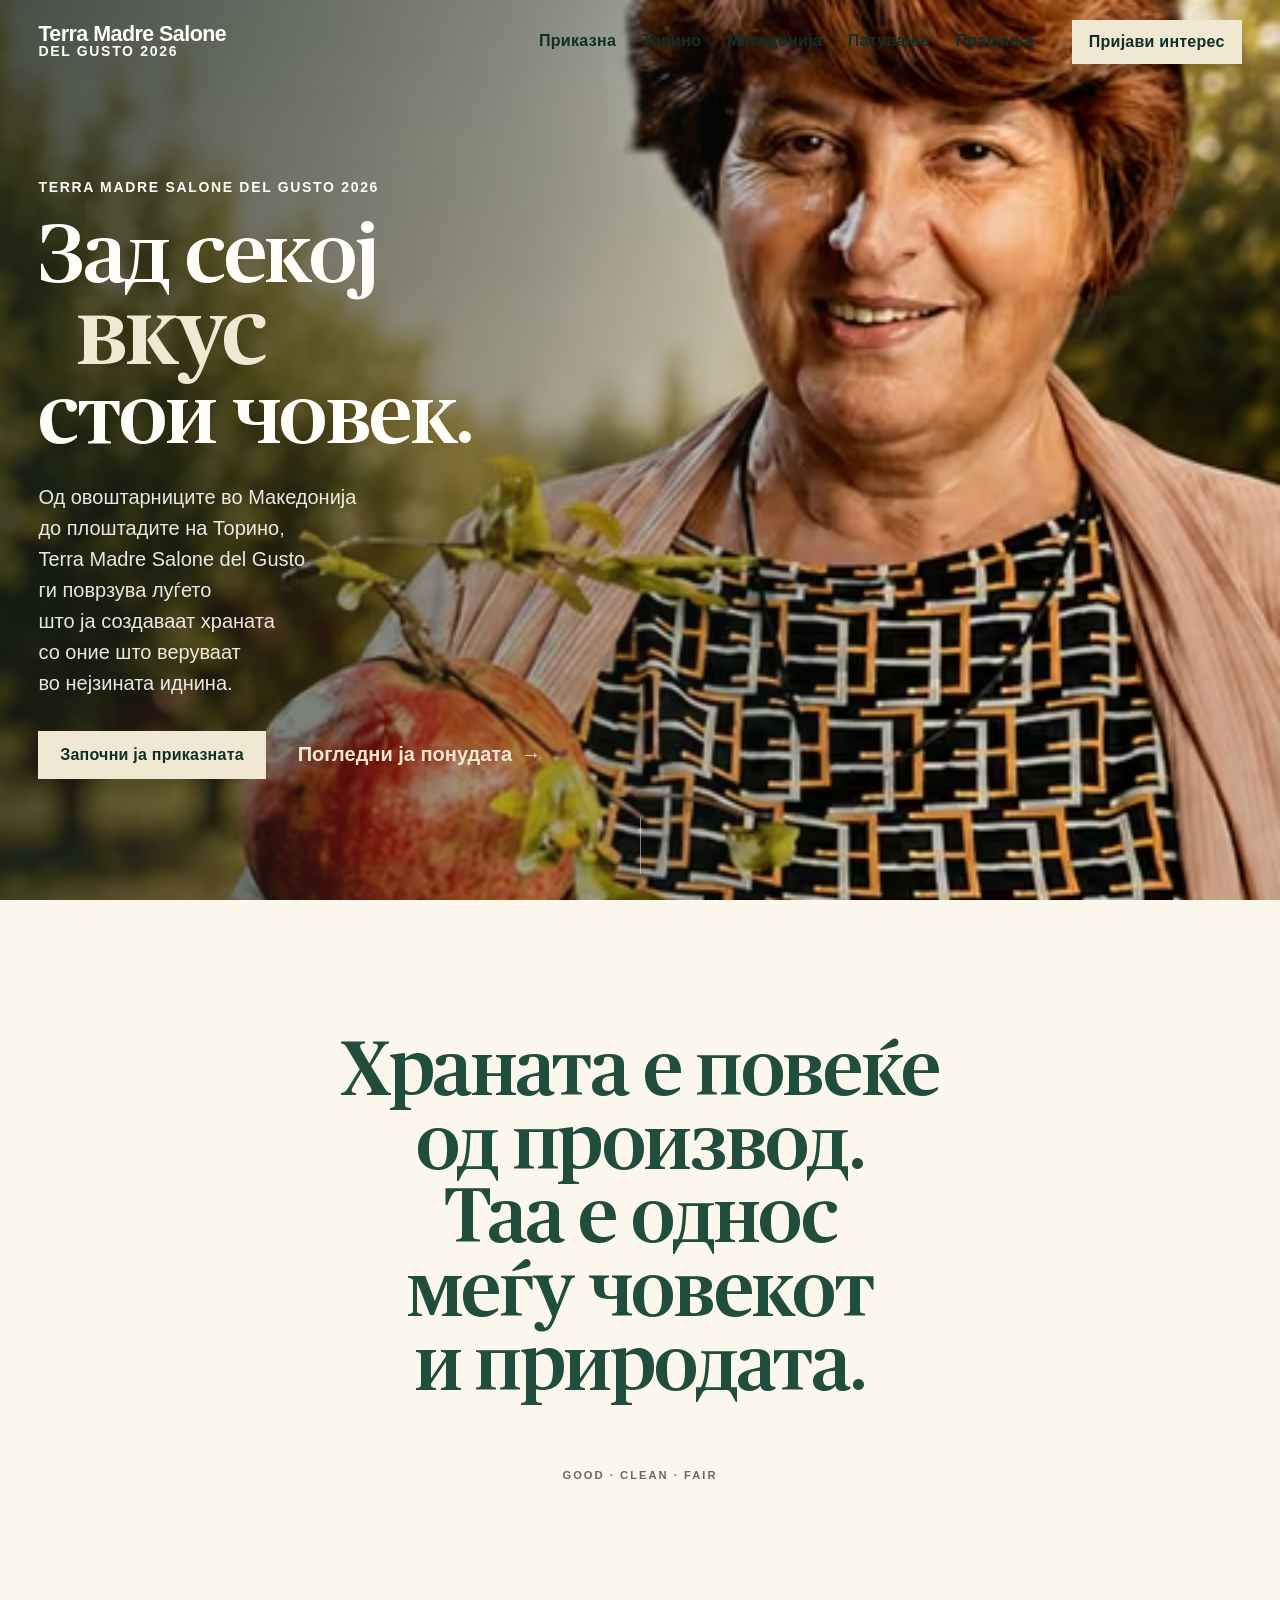
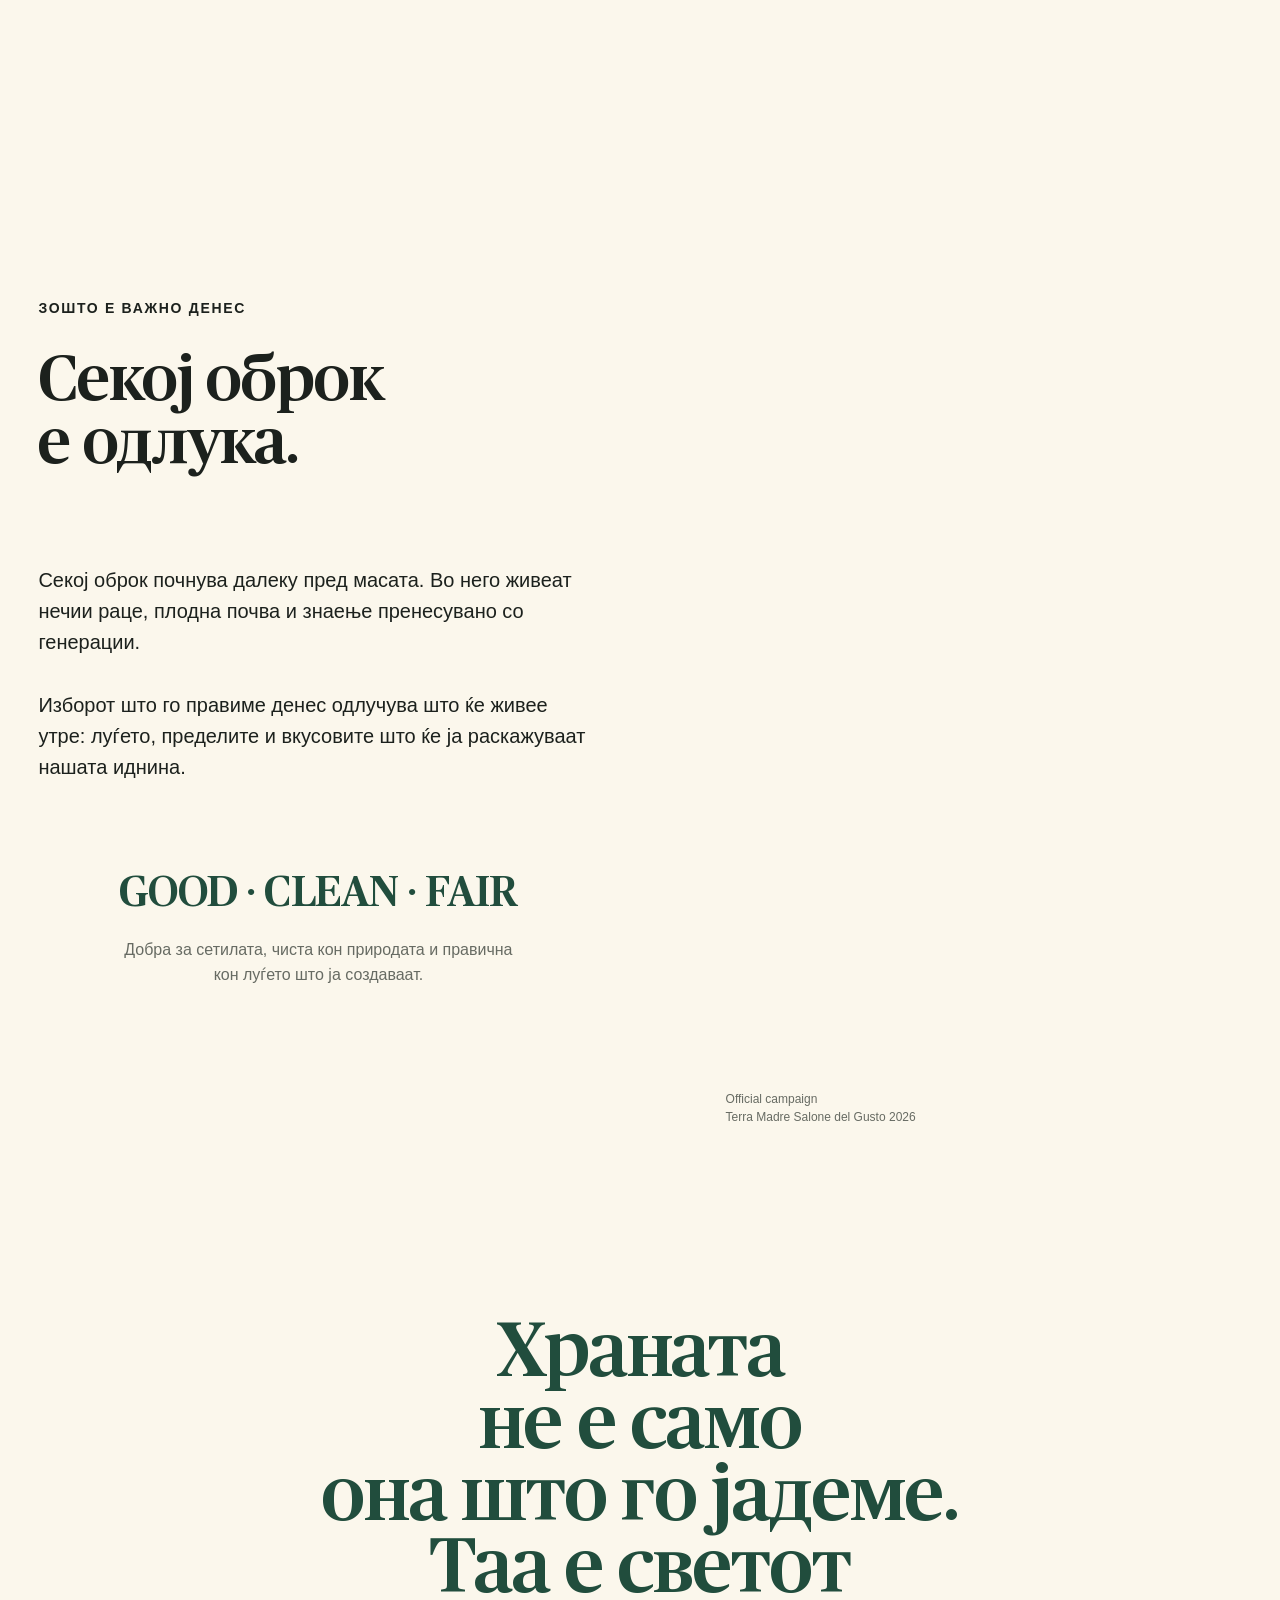
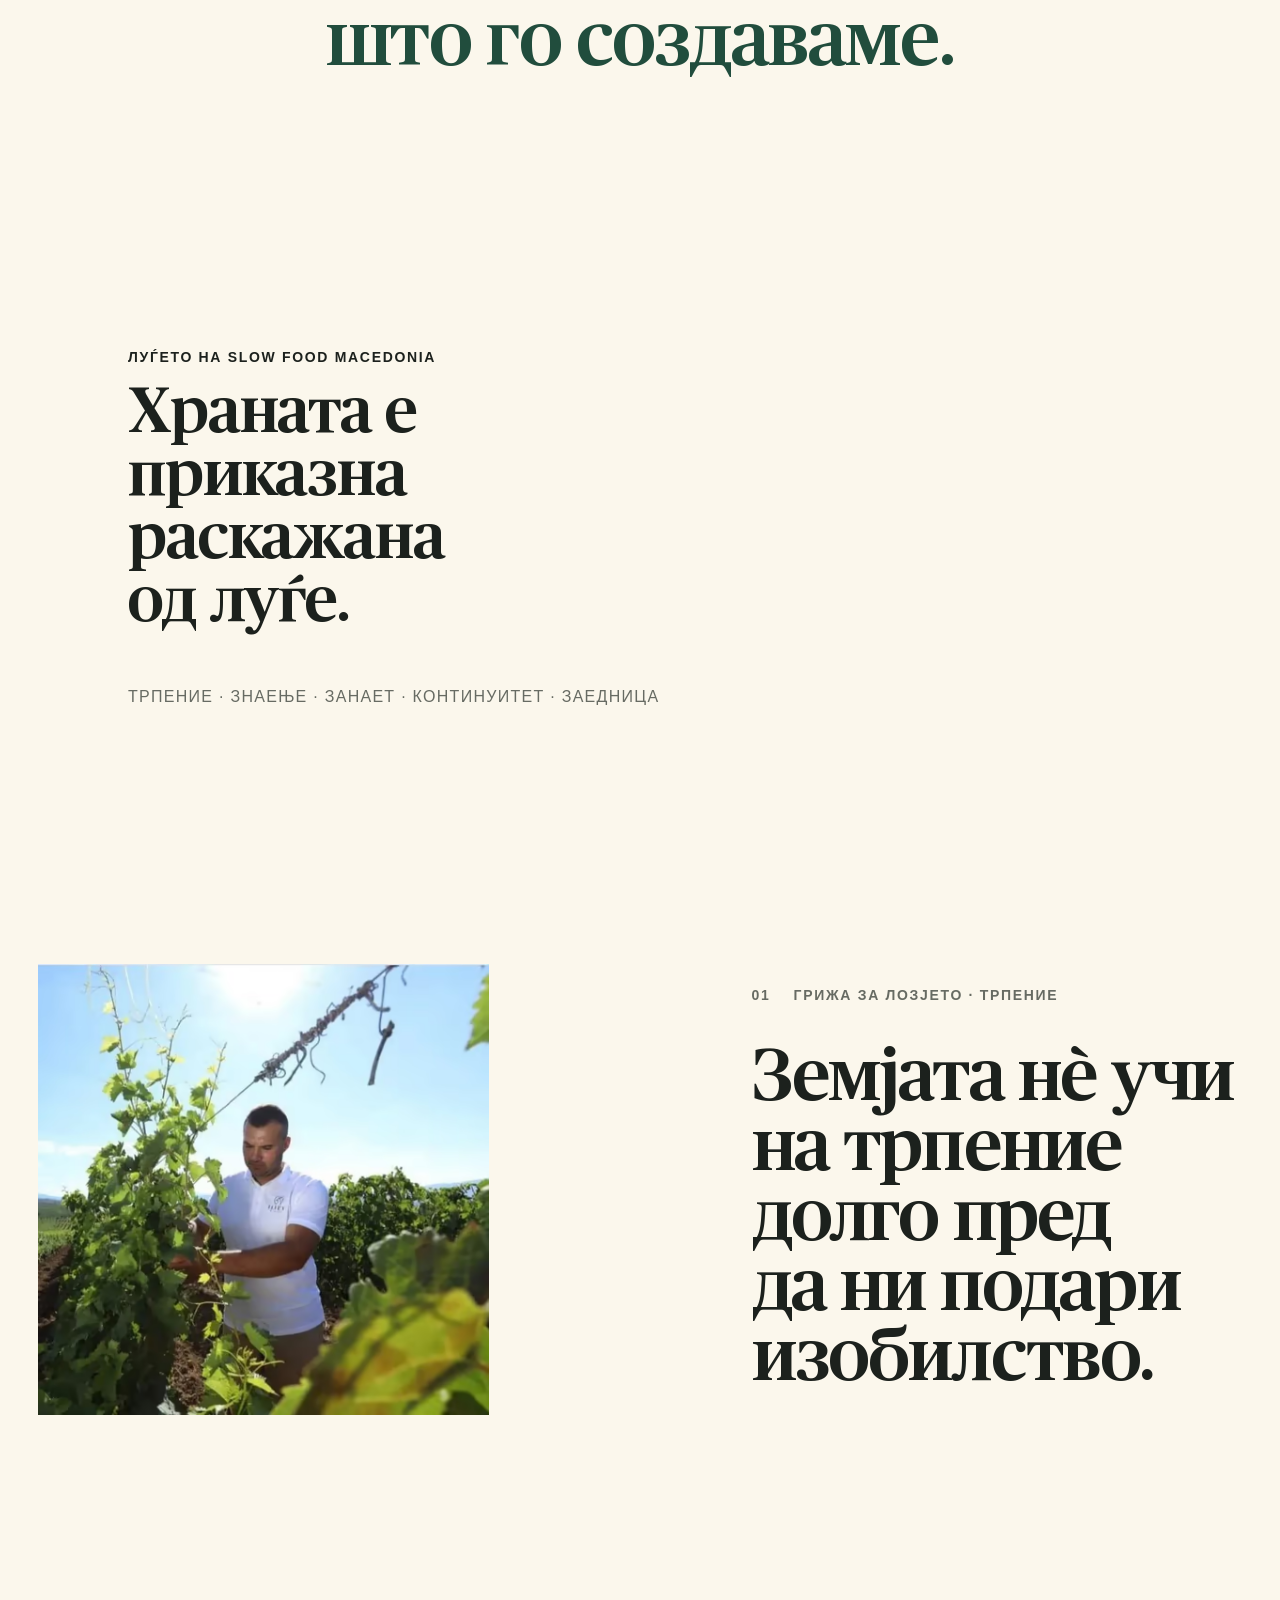
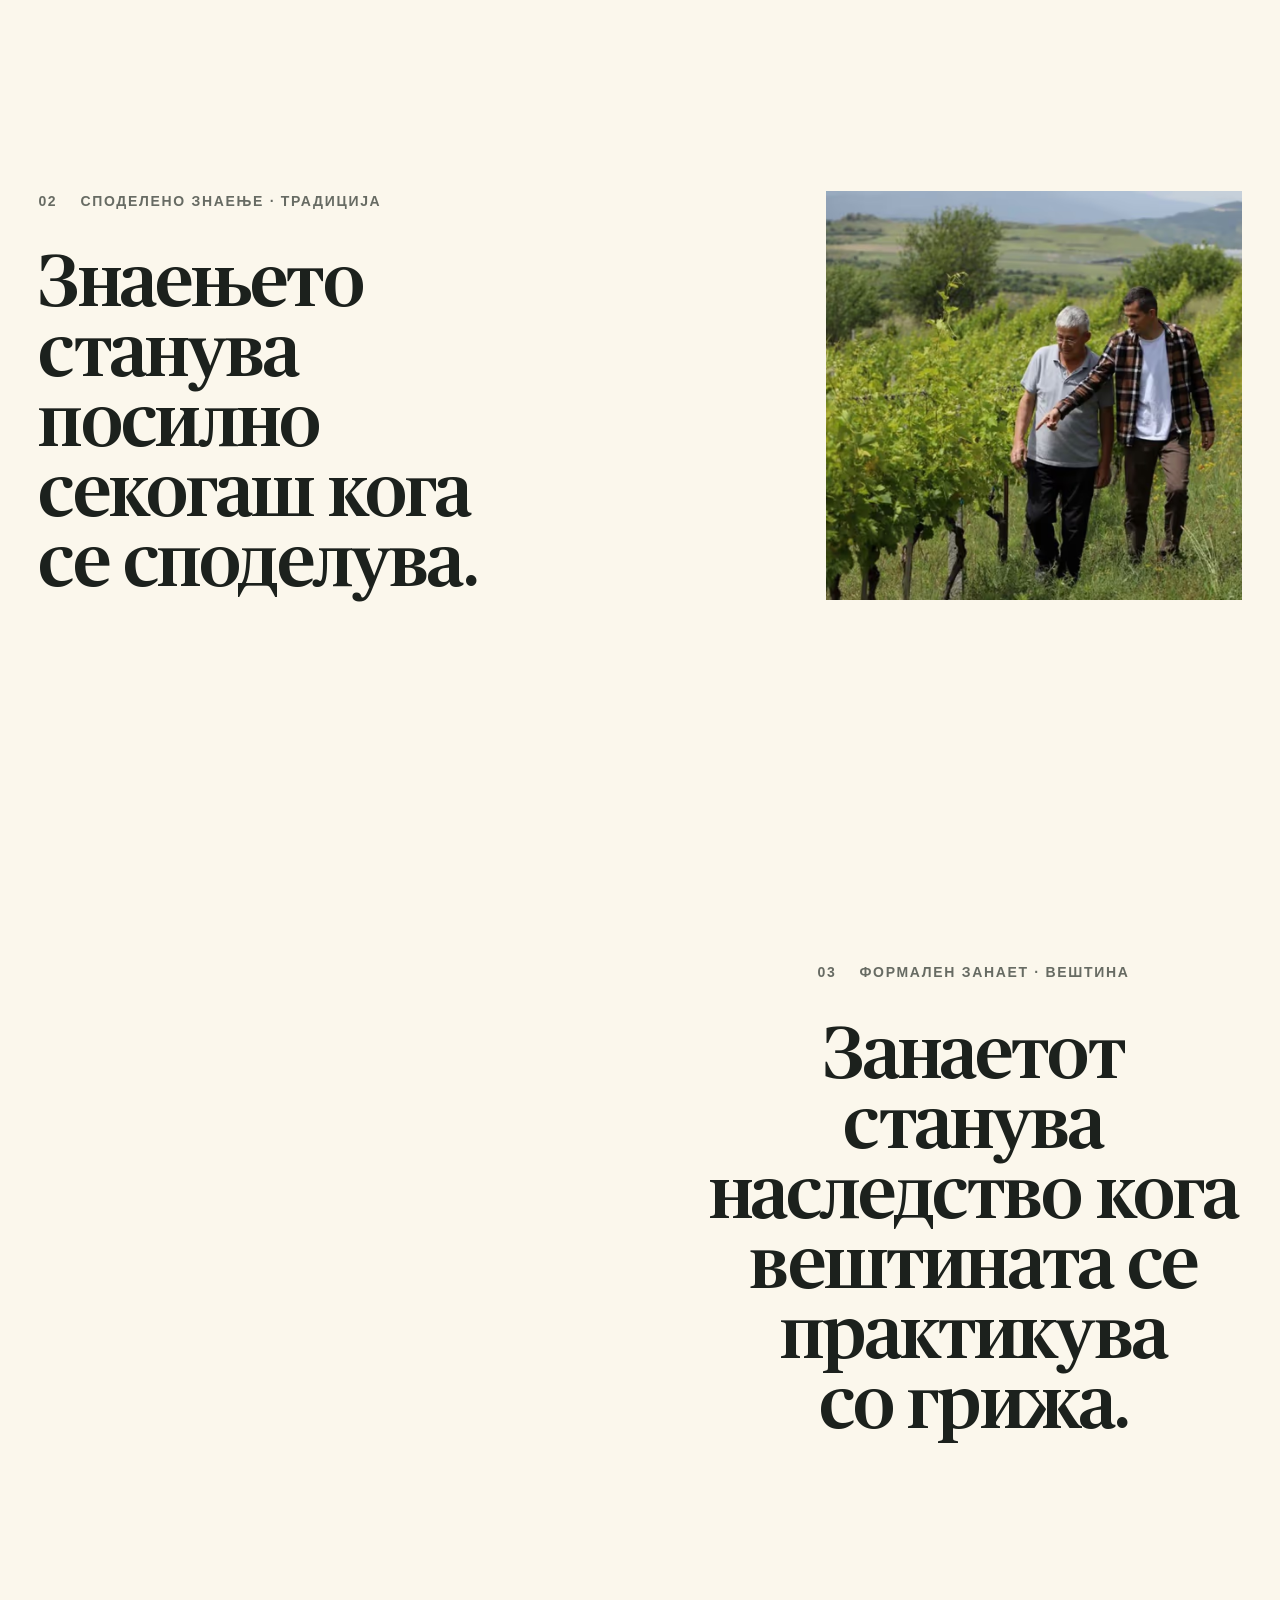
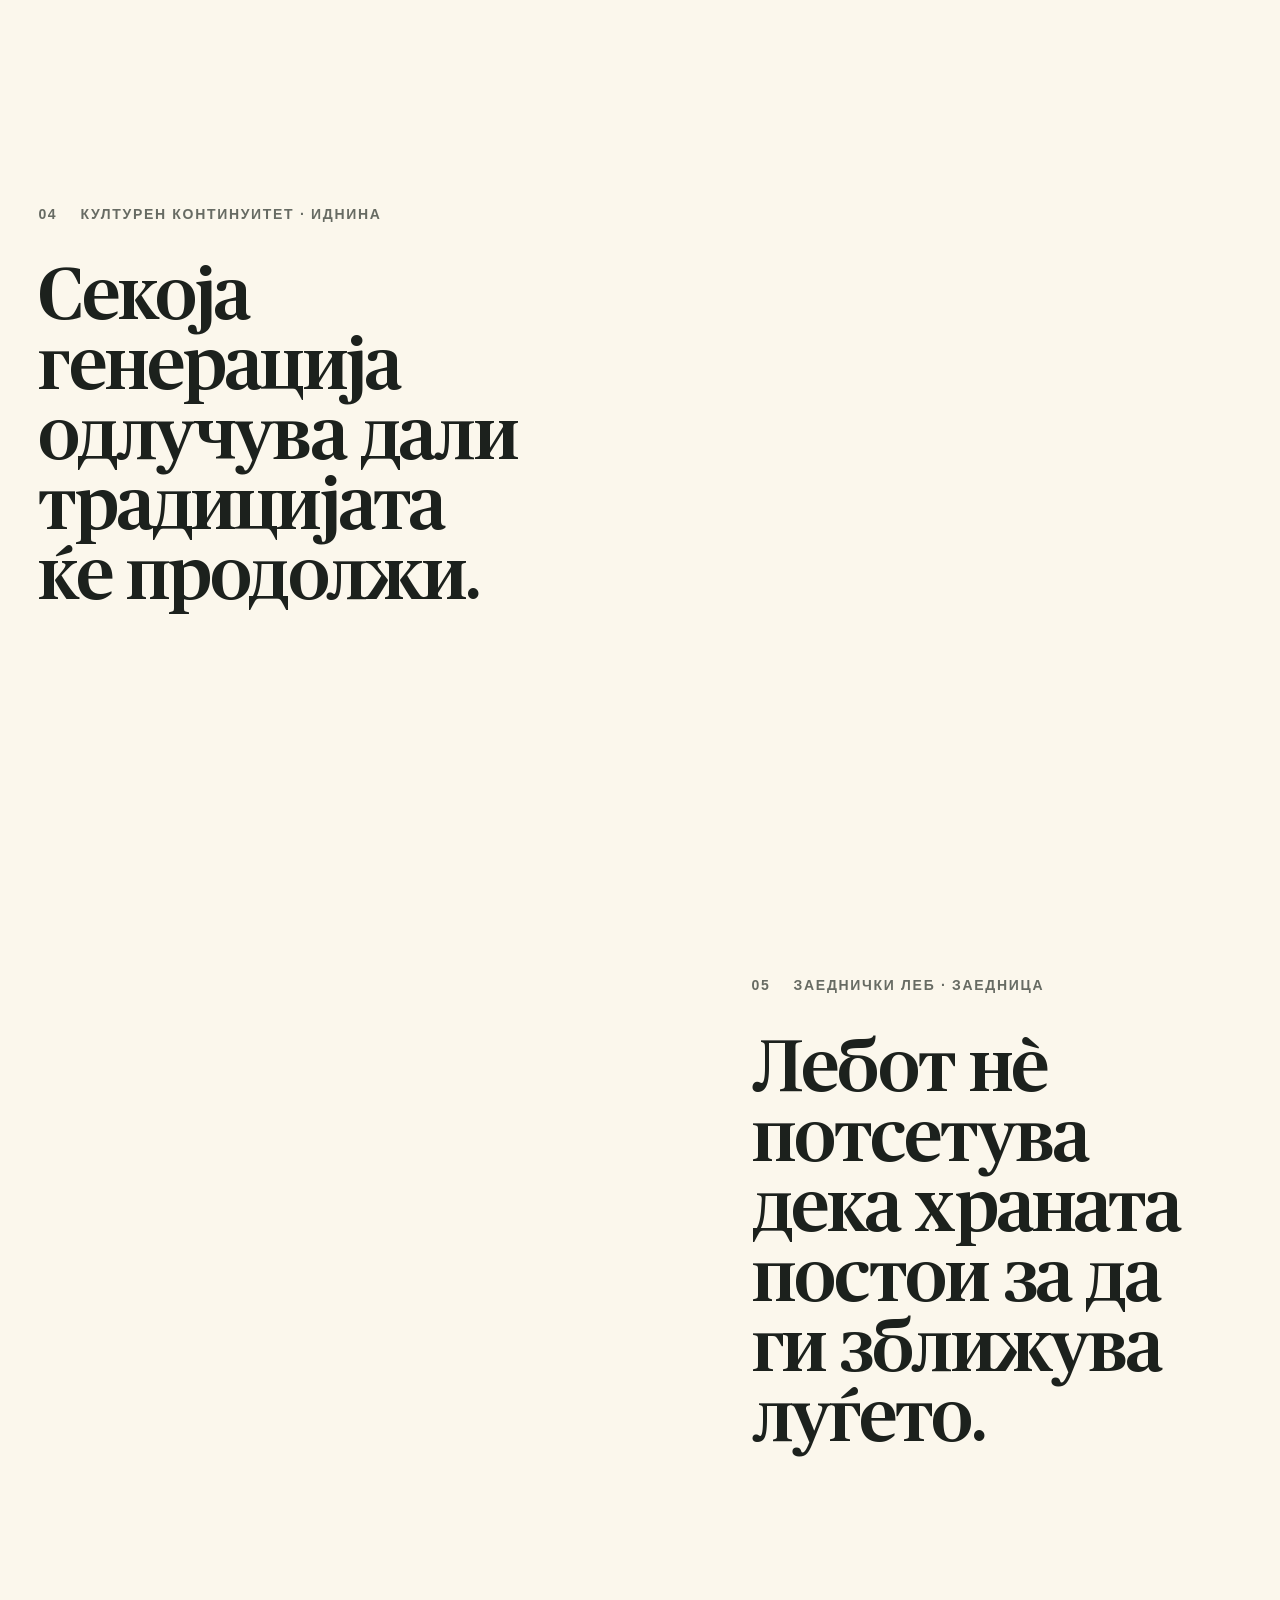
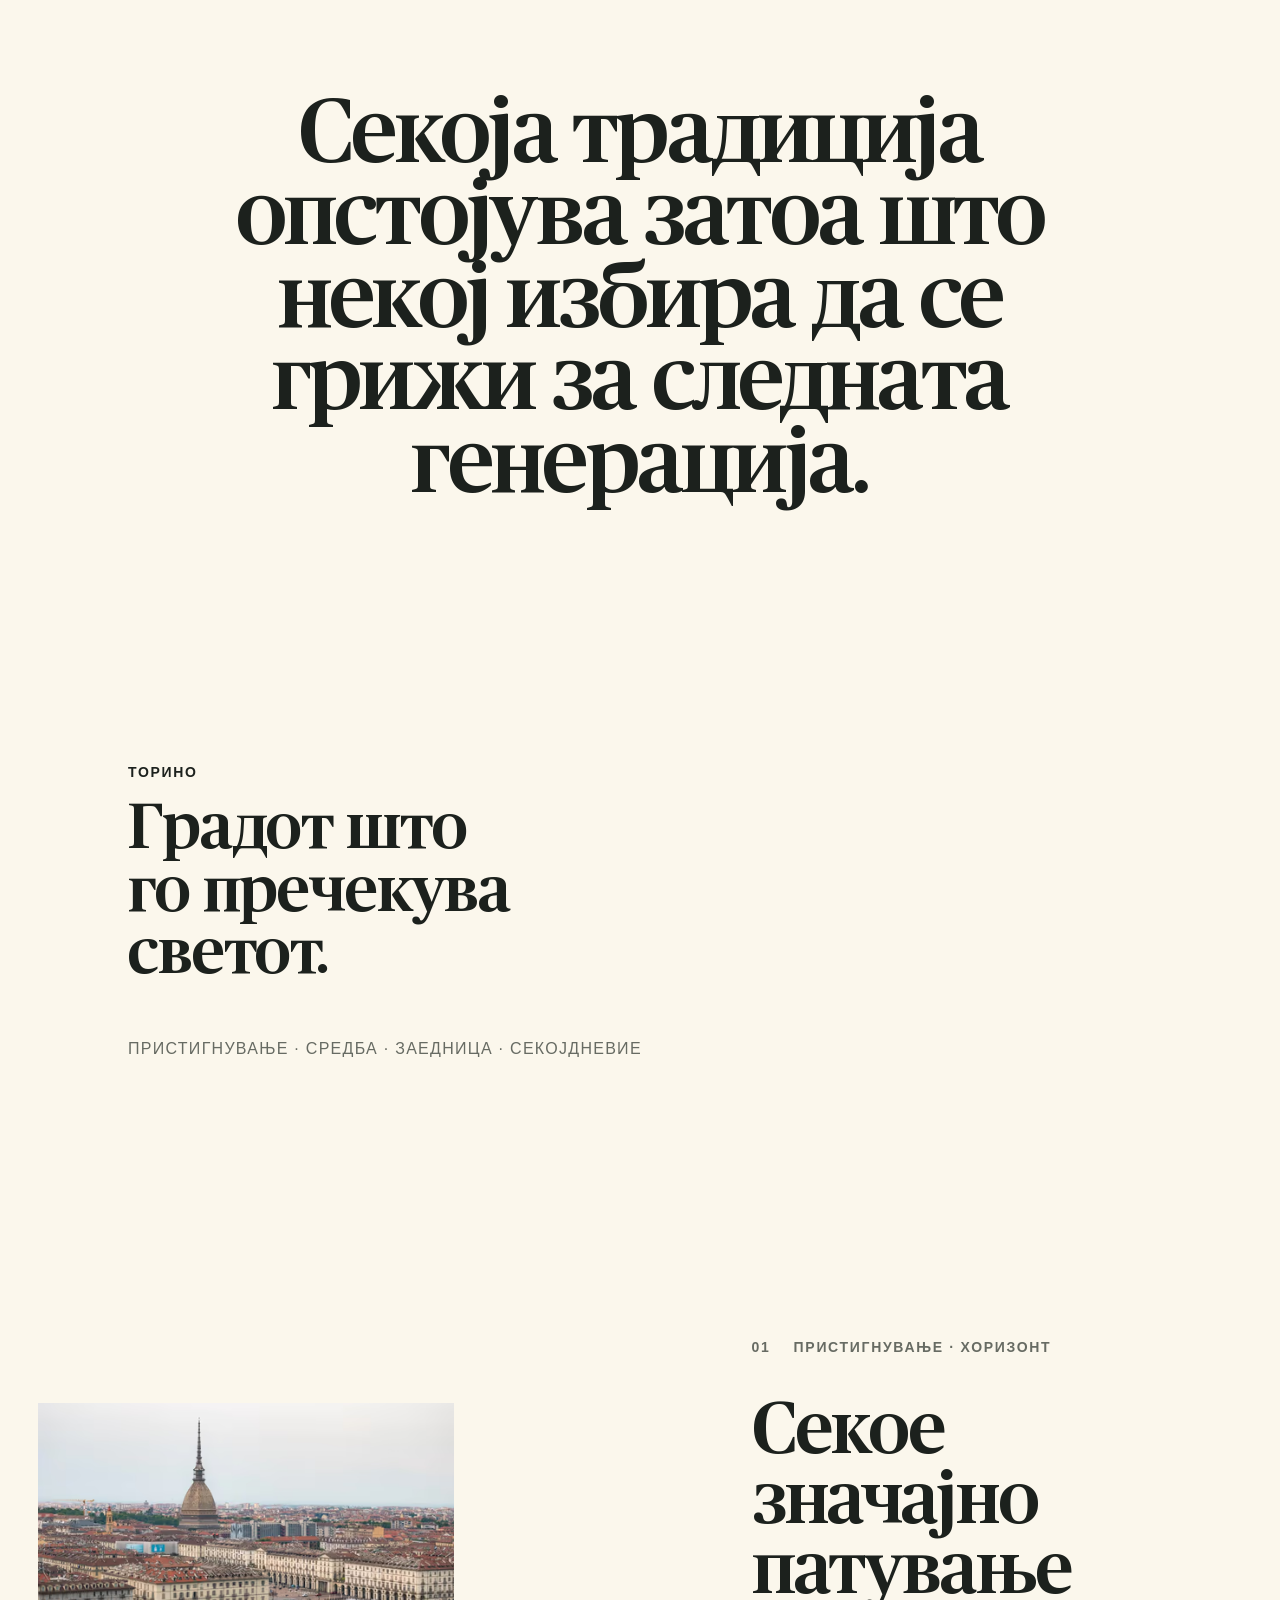
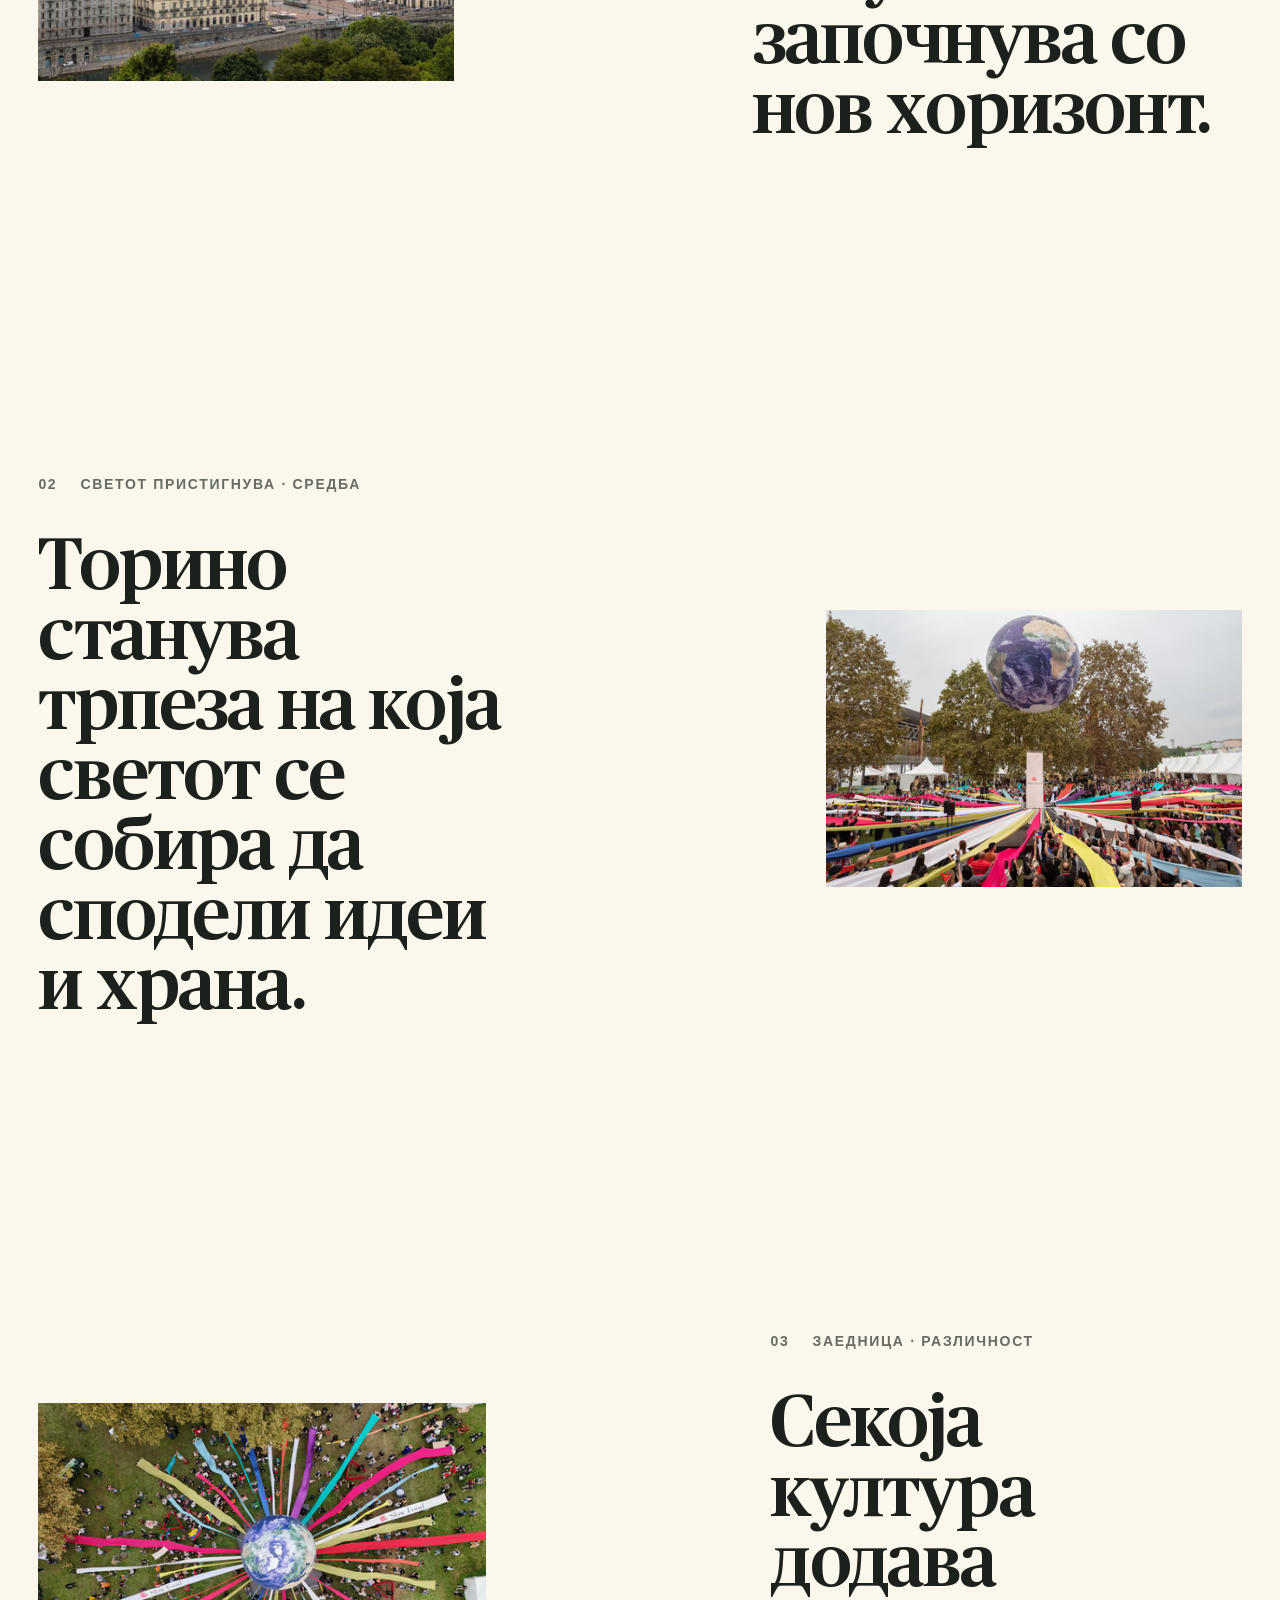
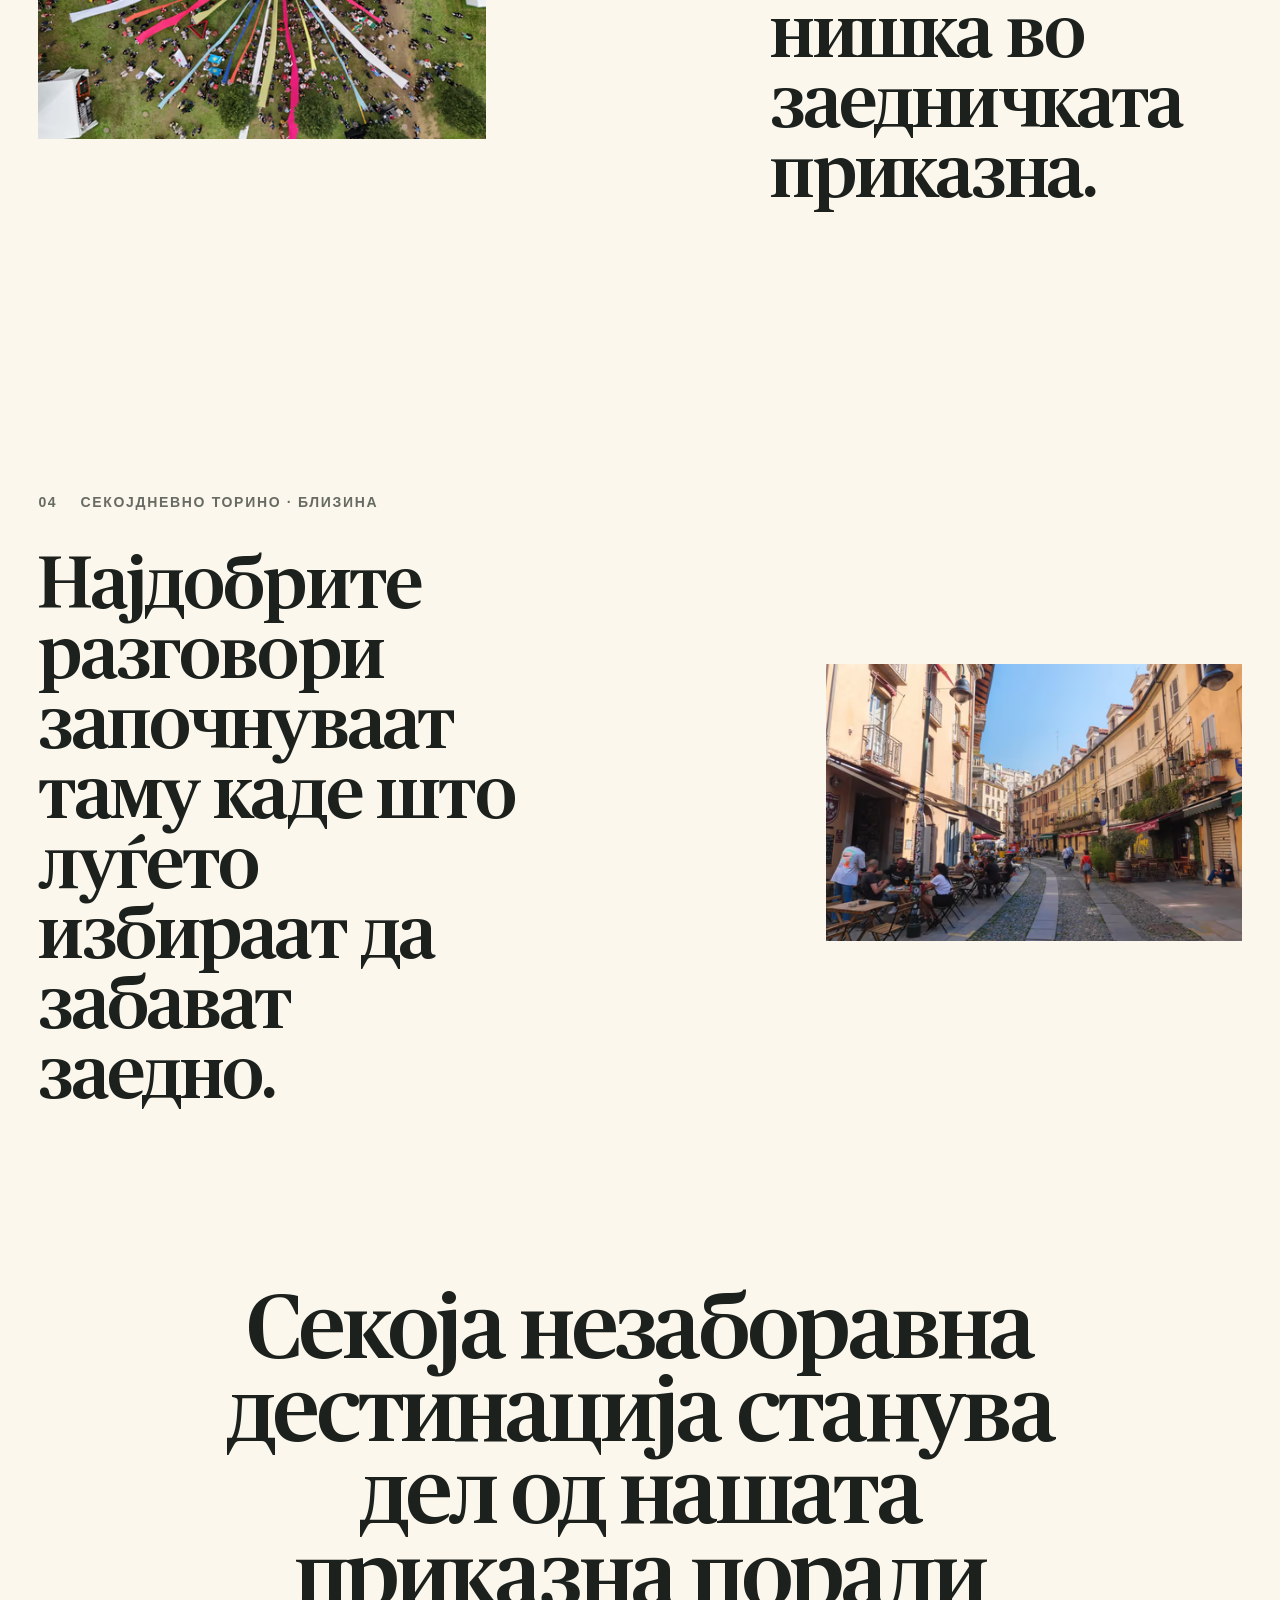
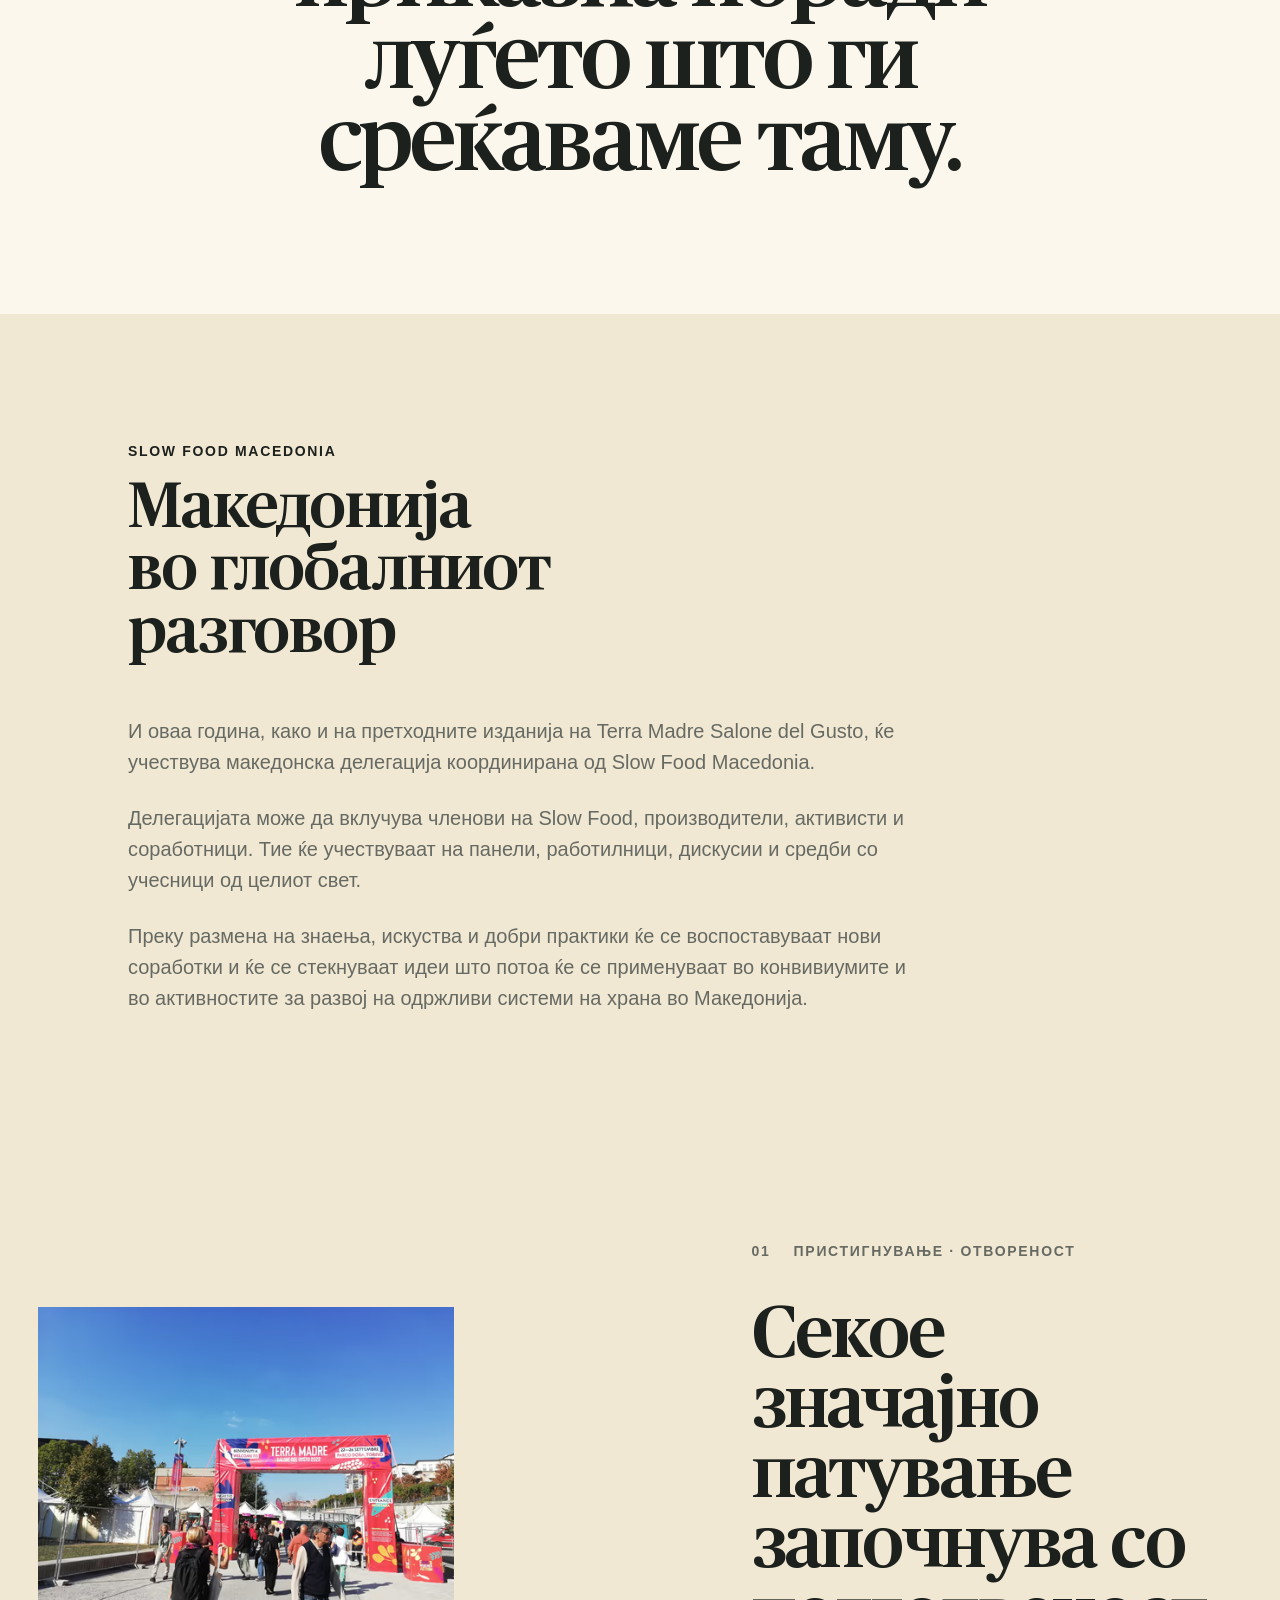
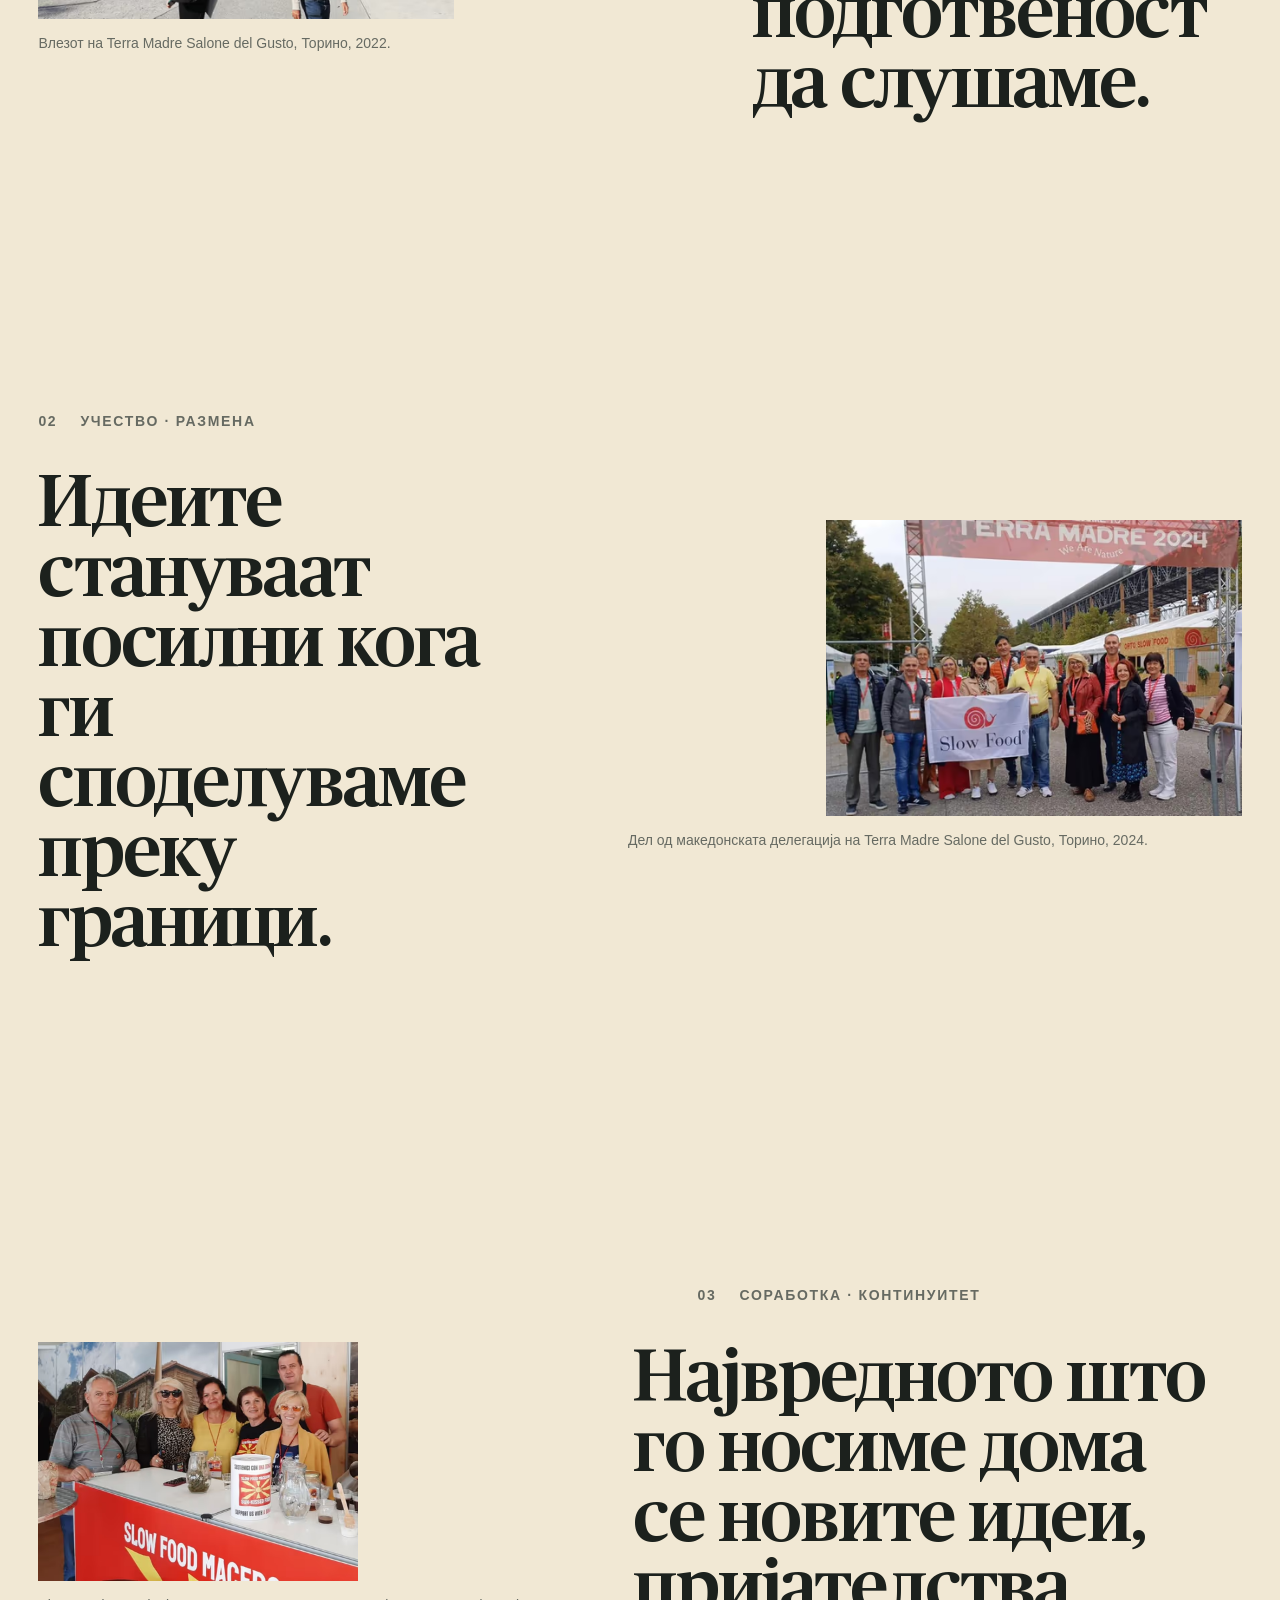
==== index.html @ 2ea007fe "Release Candidate v1.0" ====
<!doctype html>
<html lang="mk" class="no-js">
<head>
  <meta charset="utf-8">
  <meta name="viewport" content="width=device-width, initial-scale=1">
  <title>Terra Madre Salone del Gusto 2026 | Патување од Македонија</title>
  <meta name="description" content="Откријте го Terra Madre Salone del Gusto 2026 во Торино и организираното патување од Македонија од 23 до 28 септември.">
  <meta name="robots" content="index, follow">
  <meta name="theme-color" content="#173f32">
  <link rel="canonical" href="https://terramadre2026.org/">
  <link rel="icon" href="assets/icons/favicon.svg" type="image/svg+xml">

  <meta property="og:title" content="Terra Madre Salone del Gusto 2026 | Патување од Македонија">
  <meta property="og:description" content="Луѓе, вкусови, биодиверзитет и организирано патување од Македонија до Торино.">
  <meta property="og:type" content="website">
  <meta property="og:url" content="https://terramadre2026.org/">
  <meta property="og:locale" content="mk_MK">
  <meta property="og:site_name" content="Terra Madre Salone del Gusto 2026 — Македонија">
  <meta property="og:image" content="https://terramadre2026.org/assets/images/social/og-terramadre2026.jpg">
  <meta property="og:image:width" content="1200">
  <meta property="og:image:height" content="630">
  <meta property="og:image:alt" content="Кампањски визуел за Terra Madre Salone del Gusto 2026 со портрети и прехранбен биодиверзитет.">

  <meta name="twitter:card" content="summary_large_image">
  <meta name="twitter:title" content="Terra Madre Salone del Gusto 2026 | Патување од Македонија">
  <meta name="twitter:description" content="Откријте го настанот во Торино и организираното патување од Македонија.">
  <meta name="twitter:image" content="https://terramadre2026.org/assets/images/social/og-terramadre2026.jpg">
  <meta name="twitter:image:alt" content="Кампањски визуел за Terra Madre Salone del Gusto 2026 со портрети и прехранбен биодиверзитет.">

  <link rel="preconnect" href="https://fonts.googleapis.com">
  <link rel="preconnect" href="https://fonts.gstatic.com" crossorigin>
  <link rel="stylesheet" href="https://fonts.googleapis.com/css2?family=Google+Sans:wght@400..700&amp;family=Open+Sans:ital,wght@1,400&amp;display=swap">
  <link rel="preload" href="assets/fonts/publico-headline/PublicoHeadline-Medium-Web.woff2" as="font" type="font/woff2" crossorigin>
  <link rel="preload" as="image" type="image/avif" href="assets/images/optimized/hero/hero-macedonia-pomegranate-mobile-768.avif" imagesrcset="assets/images/optimized/hero/hero-macedonia-pomegranate-mobile-480.avif 480w, assets/images/optimized/hero/hero-macedonia-pomegranate-mobile-768.avif 768w, assets/images/optimized/hero/hero-macedonia-pomegranate-mobile-1024.avif 1024w" imagesizes="100vw" media="(max-width: 991px)">
  <link rel="preload" as="image" type="image/avif" href="assets/images/optimized/hero/hero-macedonia-pomegranate-desktop-1440.avif" imagesrcset="assets/images/optimized/hero/hero-macedonia-pomegranate-desktop-1024.avif 1024w, assets/images/optimized/hero/hero-macedonia-pomegranate-desktop-1440.avif 1440w, assets/images/optimized/hero/hero-macedonia-pomegranate-desktop-1920.avif 1920w" imagesizes="100vw" media="(min-width: 992px)">

  <link href="https://cdn.jsdelivr.net/npm/bootstrap@5.3.8/dist/css/bootstrap.min.css" rel="stylesheet" integrity="sha384-sRIl4kxILFvY47J16cr9ZwB07vP4J8+LH7qKQnuqkuIAvNWLzeN8tE5YBujZqJLB" crossorigin="anonymous">
  <link rel="stylesheet" href="assets/css/main.css">
  <link rel="stylesheet" href="assets/css/components.css">
  <script type="application/ld+json">
    {
      "@context": "https://schema.org",
      "@type": "WebSite",
      "name": "Terra Madre Salone del Gusto 2026 — Македонија",
      "url": "https://terramadre2026.org/",
      "description": "Terra Madre Salone del Gusto 2026 во Торино и организирано патување од Македонија.",
      "inLanguage": "mk"
    }
  </script>
</head>
<body class="home-page">
  <a class="skip-link" href="#main-content">Прескокни до главната содржина</a>

  <header class="site-header" data-site-header>
    <nav class="site-nav site-shell" aria-label="Главна навигација">
      <a class="site-brand" href="index.html" aria-label="Terra Madre Salone del Gusto 2026 — почетна страница">
        <span class="site-brand__primary">Terra Madre Salone</span>
        <span class="site-brand__secondary">del Gusto 2026</span>
      </a>

      <button class="nav-toggle" type="button" aria-expanded="false" aria-controls="primary-navigation" hidden>
        <span class="nav-toggle__label">Мени</span>
        <span class="nav-toggle__icon" aria-hidden="true"></span>
      </button>

      <div class="nav-panel" id="primary-navigation">
        <ul class="nav-list">
          <li><a href="#story">Приказна</a></li>
          <li><a href="#turin">Торино</a></li>
          <li><a href="#macedonia">Македонија</a></li>
          <li><a href="#travel">Патување</a></li>
          <li><a href="#faq">Прашања</a></li>
        </ul>
        <a class="button button--compact button--light nav-cta" href="#travel">Пријави интерес</a>
      </div>
    </nav>
  </header>

  <main id="main-content">
    <section class="opening" id="story" aria-labelledby="opening-title">
      <picture class="opening__visual">
        <source media="(max-width: 991px)" type="image/avif" srcset="assets/images/optimized/hero/hero-macedonia-pomegranate-mobile-480.avif 480w, assets/images/optimized/hero/hero-macedonia-pomegranate-mobile-768.avif 768w, assets/images/optimized/hero/hero-macedonia-pomegranate-mobile-1024.avif 1024w, assets/images/optimized/hero/hero-macedonia-pomegranate-mobile-1440.avif 1440w, assets/images/optimized/hero/hero-macedonia-pomegranate-mobile-1920.avif 1920w" sizes="100vw">
        <source media="(max-width: 991px)" type="image/webp" srcset="assets/images/optimized/hero/hero-macedonia-pomegranate-mobile-480.webp 480w, assets/images/optimized/hero/hero-macedonia-pomegranate-mobile-768.webp 768w, assets/images/optimized/hero/hero-macedonia-pomegranate-mobile-1024.webp 1024w, assets/images/optimized/hero/hero-macedonia-pomegranate-mobile-1440.webp 1440w, assets/images/optimized/hero/hero-macedonia-pomegranate-mobile-1920.webp 1920w" sizes="100vw">
        <source media="(max-width: 991px)" type="image/png" srcset="assets/images/optimized/hero/hero-macedonia-pomegranate-mobile-480.png 480w, assets/images/optimized/hero/hero-macedonia-pomegranate-mobile-768.png 768w, assets/images/optimized/hero/hero-macedonia-pomegranate-mobile-1024.png 1024w, assets/images/optimized/hero/hero-macedonia-pomegranate-mobile-1440.png 1440w, assets/images/optimized/hero/hero-macedonia-pomegranate-mobile-1920.png 1920w" sizes="100vw">
        <source type="image/avif" srcset="assets/images/optimized/hero/hero-macedonia-pomegranate-desktop-480.avif 480w, assets/images/optimized/hero/hero-macedonia-pomegranate-desktop-768.avif 768w, assets/images/optimized/hero/hero-macedonia-pomegranate-desktop-1024.avif 1024w, assets/images/optimized/hero/hero-macedonia-pomegranate-desktop-1440.avif 1440w, assets/images/optimized/hero/hero-macedonia-pomegranate-desktop-1920.avif 1920w" sizes="100vw">
        <source type="image/webp" srcset="assets/images/optimized/hero/hero-macedonia-pomegranate-desktop-480.webp 480w, assets/images/optimized/hero/hero-macedonia-pomegranate-desktop-768.webp 768w, assets/images/optimized/hero/hero-macedonia-pomegranate-desktop-1024.webp 1024w, assets/images/optimized/hero/hero-macedonia-pomegranate-desktop-1440.webp 1440w, assets/images/optimized/hero/hero-macedonia-pomegranate-desktop-1920.webp 1920w" sizes="100vw">
        <img
          src="assets/images/optimized/hero/hero-macedonia-pomegranate-desktop-1024.png"
          srcset="assets/images/optimized/hero/hero-macedonia-pomegranate-desktop-480.png 480w, assets/images/optimized/hero/hero-macedonia-pomegranate-desktop-768.png 768w, assets/images/optimized/hero/hero-macedonia-pomegranate-desktop-1024.png 1024w, assets/images/optimized/hero/hero-macedonia-pomegranate-desktop-1440.png 1440w, assets/images/optimized/hero/hero-macedonia-pomegranate-desktop-1920.png 1920w"
          sizes="100vw"
          width="1920"
          height="885"
          alt="Жена во македонски овоштарник држи калинка."
          fetchpriority="high"
          decoding="async">
      </picture>
      <div class="opening__overlay" aria-hidden="true"></div>
      <div class="site-shell opening__content">
        <p class="eyebrow opening__eyebrow" data-hero-reveal>Terra Madre Salone del Gusto 2026</p>
        <h1 id="opening-title" data-hero-reveal>
          <span>Зад секој</span>
          <span class="opening__focus">вкус</span>
          <span>стои човек.</span>
        </h1>
        <p class="opening__description" id="opening-description" data-hero-reveal>
          <span>Од овоштарниците во Македонија</span>
          <span>до плоштадите на Торино,</span>
          <span>Terra Madre Salone del Gusto</span>
          <span>ги поврзува луѓето</span>
          <span>што ја создаваат храната</span>
          <span>со оние што веруваат</span>
          <span>во нејзината иднина.</span>
        </p>
        <div class="opening__actions" data-hero-reveal>
          <a class="button opening__primary" href="#why-now">Започни ја приказната</a>
          <a class="opening__secondary" href="#travel">Погледни ја понудата <span aria-hidden="true">→</span></a>
        </div>
      </div>
      <a class="opening__scroll-cue" href="#why-now" aria-label="Продолжи кон приказната">
        <span class="opening__scroll-line" aria-hidden="true">
          <span class="opening__scroll-dot"></span>
        </span>
      </a>
    </section>

    <div class="editorial-interlude" aria-label="Уредничка пауза">
      <div class="editorial-interlude__inner" data-reveal>
        <p class="editorial-interlude__statement">
          <span>Храната е повеќе</span>
          <span>од производ.</span>
          <span>Таа е однос</span>
          <span>меѓу човекот</span>
          <span>и природата.</span>
        </p>
        <p class="editorial-interlude__principle" lang="en">Good · Clean · Fair</p>
      </div>
    </div>

    <section class="chapter chapter--paper why-now" id="why-now" aria-labelledby="why-title">
      <div class="site-shell">
        <div class="why-now__spread">
          <div class="why-now__copy">
            <p class="eyebrow">ЗОШТО Е ВАЖНО ДЕНЕС</p>
            <h2 id="why-title">
              <span>Секој оброк</span>
              <span>е одлука.</span>
            </h2>
            <div class="why-now__body">
              <p>Секој оброк почнува далеку пред масата. Во него живеат нечии раце, плодна почва и знаење пренесувано со генерации.</p>
              <p>Изборот што го правиме денес одлучува што ќе живее утре: луѓето, пределите и вкусовите што ќе ја раскажуваат нашата иднина.</p>
            </div>
            <div class="editorial-triad" aria-label="Good, Clean, Fair">
              <p class="editorial-triad__terms">
                <span lang="en">GOOD</span>
                <span aria-hidden="true">·</span>
                <span lang="en">CLEAN</span>
                <span aria-hidden="true">·</span>
                <span lang="en">FAIR</span>
              </p>
              <p class="editorial-triad__note">Добра за сетилата, чиста кон природата и правична кон луѓето што ја создаваат.</p>
            </div>
          </div>

          <figure class="campaign-exhibit">
            <picture>
              <source type="image/avif" srcset="assets/images/optimized/editorial/campaign/biodiversity-be-diversity-480.avif 480w, assets/images/optimized/editorial/campaign/biodiversity-be-diversity-768.avif 768w, assets/images/optimized/editorial/campaign/biodiversity-be-diversity-1080.avif 1080w" sizes="(max-width: 767px) calc(100vw - 2rem), (max-width: 1199px) 42vw, 38rem">
              <source type="image/webp" srcset="assets/images/optimized/editorial/campaign/biodiversity-be-diversity-480.webp 480w, assets/images/optimized/editorial/campaign/biodiversity-be-diversity-768.webp 768w, assets/images/optimized/editorial/campaign/biodiversity-be-diversity-1080.webp 1080w" sizes="(max-width: 767px) calc(100vw - 2rem), (max-width: 1199px) 42vw, 38rem">
            <img
              src="assets/images/optimized/editorial/campaign/biodiversity-be-diversity-768.png"
              srcset="assets/images/optimized/editorial/campaign/biodiversity-be-diversity-480.png 480w, assets/images/optimized/editorial/campaign/biodiversity-be-diversity-768.png 768w, assets/images/optimized/editorial/campaign/biodiversity-be-diversity-1080.png 1080w"
              sizes="(max-width: 767px) calc(100vw - 2rem), (max-width: 1199px) 42vw, 38rem"
              width="1080"
              height="1920"
              alt="Официјален кампањски визуел за Terra Madre Salone del Gusto 2026 со порака Biodiversity — Be Diversity."
              loading="lazy"
              decoding="async">
            </picture>
            <figcaption class="campaign-exhibit__caption">
              <span lang="en">Official campaign</span>
              <span>Terra Madre Salone del Gusto 2026</span>
            </figcaption>
          </figure>
        </div>

        <p class="why-now__closing">
          <span>Храната</span>
          <span>не е само</span>
          <span>она што го јадеме.</span>
          <span>Таа е светот</span>
          <span>што го создаваме.</span>
        </p>
      </div>
    </section>

    <section class="chapter people-catalogue" id="people" aria-labelledby="people-title">
      <header class="site-shell people-catalogue__intro">
        <p class="eyebrow">ЛУЃЕТО НА SLOW FOOD MACEDONIA</p>
        <h2 id="people-title">Храната е приказна раскажана од луѓе.</h2>
        <p class="people-catalogue__themes">Трпение · Знаење · Занает · Континуитет · Заедница</p>
      </header>

      <div class="people-catalogue__scenes">
        <article class="people-scene people-scene--left" aria-labelledby="people-scene-01">
          <figure class="people-scene__image">
            <picture>
              <source type="image/avif" srcset="assets/images/optimized/editorial/people/vineyard-grower-480.avif 480w, assets/images/optimized/editorial/people/vineyard-grower-709.avif 709w" sizes="(max-width: 767px) calc(100vw - 2rem), (max-width: 1439px) 52vw, 48rem">
              <source type="image/webp" srcset="assets/images/optimized/editorial/people/vineyard-grower-480.webp 480w, assets/images/optimized/editorial/people/vineyard-grower-709.webp 709w" sizes="(max-width: 767px) calc(100vw - 2rem), (max-width: 1439px) 52vw, 48rem">
            <img
              src="assets/images/optimized/editorial/people/vineyard-grower-709.jpg"
              srcset="assets/images/optimized/editorial/people/vineyard-grower-480.jpg 480w, assets/images/optimized/editorial/people/vineyard-grower-709.jpg 709w"
              sizes="(max-width: 767px) calc(100vw - 2rem), (max-width: 1439px) 52vw, 48rem"
              width="709"
              height="709"
              alt="Маж внимателно работи со лозово растение меѓу редови винова лоза."
              loading="lazy"
              decoding="async">
            </picture>
          </figure>
          <div class="site-shell people-scene__copy">
            <p class="people-scene__meta"><span>01</span> Грижа за лозјето · Трпение</p>
            <h3 id="people-scene-01">Земјата нè учи на трпение долго пред да ни подари изобилство.</h3>
          </div>
        </article>

        <article class="people-scene people-scene--right" aria-labelledby="people-scene-02">
          <figure class="people-scene__image">
            <picture>
              <source type="image/avif" srcset="assets/images/optimized/editorial/people/vineyard-two-generations-480.avif 480w, assets/images/optimized/editorial/people/vineyard-two-generations-768.avif 768w, assets/images/optimized/editorial/people/vineyard-two-generations-1166.avif 1166w" sizes="(max-width: 767px) calc(100vw - 2rem), (max-width: 1439px) 52vw, 48rem">
              <source type="image/webp" srcset="assets/images/optimized/editorial/people/vineyard-two-generations-480.webp 480w, assets/images/optimized/editorial/people/vineyard-two-generations-768.webp 768w, assets/images/optimized/editorial/people/vineyard-two-generations-1166.webp 1166w" sizes="(max-width: 767px) calc(100vw - 2rem), (max-width: 1439px) 52vw, 48rem">
            <img
              src="assets/images/optimized/editorial/people/vineyard-two-generations-768.jpg"
              srcset="assets/images/optimized/editorial/people/vineyard-two-generations-480.jpg 480w, assets/images/optimized/editorial/people/vineyard-two-generations-768.jpg 768w, assets/images/optimized/editorial/people/vineyard-two-generations-1166.jpg 1166w"
              sizes="(max-width: 767px) calc(100vw - 2rem), (max-width: 1439px) 52vw, 48rem"
              width="1166"
              height="1146"
              alt="Двајца мажи од различна возраст разговараат и покажуваат кон винова лоза."
              loading="lazy"
              decoding="async">
            </picture>
          </figure>
          <div class="site-shell people-scene__copy">
            <p class="people-scene__meta"><span>02</span> Споделено знаење · Традиција</p>
            <h3 id="people-scene-02">Знаењето станува посилно секогаш кога се споделува.</h3>
          </div>
        </article>

        <article class="people-scene people-scene--center" aria-labelledby="people-scene-03">
          <figure class="people-scene__image">
            <picture>
              <source type="image/avif" srcset="assets/images/optimized/editorial/people/cheesemaker-480.avif 480w, assets/images/optimized/editorial/people/cheesemaker-768.avif 768w, assets/images/optimized/editorial/people/cheesemaker-827.avif 827w" sizes="(max-width: 767px) calc(100vw - 2rem), (max-width: 1439px) 52vw, 48rem">
              <source type="image/webp" srcset="assets/images/optimized/editorial/people/cheesemaker-480.webp 480w, assets/images/optimized/editorial/people/cheesemaker-768.webp 768w, assets/images/optimized/editorial/people/cheesemaker-827.webp 827w" sizes="(max-width: 767px) calc(100vw - 2rem), (max-width: 1439px) 52vw, 48rem">
            <img
              src="assets/images/optimized/editorial/people/cheesemaker-768.jpg"
              srcset="assets/images/optimized/editorial/people/cheesemaker-480.jpg 480w, assets/images/optimized/editorial/people/cheesemaker-768.jpg 768w, assets/images/optimized/editorial/people/cheesemaker-827.jpg 827w"
              sizes="(max-width: 767px) calc(100vw - 2rem), (max-width: 1439px) 52vw, 48rem"
              width="827"
              height="1187"
              alt="Маж во облека од природни текстури држи мал тркалезен производ пред темна заднина."
              loading="lazy"
              decoding="async">
            </picture>
          </figure>
          <div class="site-shell people-scene__copy">
            <p class="people-scene__meta"><span>03</span> Формален занает · Вештина</p>
            <h3 id="people-scene-03">Занаетот станува наследство кога вештината се практикува со грижа.</h3>
          </div>
        </article>

        <article class="people-scene people-scene--right" aria-labelledby="people-scene-04">
          <figure class="people-scene__image">
            <picture>
              <source type="image/avif" srcset="assets/images/optimized/editorial/people/mother-and-child-480.avif 480w, assets/images/optimized/editorial/people/mother-and-child-768.avif 768w, assets/images/optimized/editorial/people/mother-and-child-1024.avif 1024w, assets/images/optimized/editorial/people/mother-and-child-1440.avif 1440w, assets/images/optimized/editorial/people/mother-and-child-1536.avif 1536w" sizes="(max-width: 767px) calc(100vw - 2rem), (max-width: 1439px) 52vw, 48rem">
              <source type="image/webp" srcset="assets/images/optimized/editorial/people/mother-and-child-480.webp 480w, assets/images/optimized/editorial/people/mother-and-child-768.webp 768w, assets/images/optimized/editorial/people/mother-and-child-1024.webp 1024w, assets/images/optimized/editorial/people/mother-and-child-1440.webp 1440w, assets/images/optimized/editorial/people/mother-and-child-1536.webp 1536w" sizes="(max-width: 767px) calc(100vw - 2rem), (max-width: 1439px) 52vw, 48rem">
            <img
              src="assets/images/optimized/editorial/people/mother-and-child-1024.jpg"
              srcset="assets/images/optimized/editorial/people/mother-and-child-480.jpg 480w, assets/images/optimized/editorial/people/mother-and-child-768.jpg 768w, assets/images/optimized/editorial/people/mother-and-child-1024.jpg 1024w, assets/images/optimized/editorial/people/mother-and-child-1440.jpg 1440w, assets/images/optimized/editorial/people/mother-and-child-1536.jpg 1536w"
              sizes="(max-width: 767px) calc(100vw - 2rem), (max-width: 1439px) 52vw, 48rem"
              width="1536"
              height="2048"
              alt="Жена и момче држат илустриран материјал на настан на Slow Food Macedonia."
              loading="lazy"
              decoding="async">
            </picture>
          </figure>
          <div class="site-shell people-scene__copy">
            <p class="people-scene__meta"><span>04</span> Културен континуитет · Иднина</p>
            <h3 id="people-scene-04">Секоја генерација одлучува дали традицијата ќе продолжи.</h3>
          </div>
        </article>

        <article class="people-scene people-scene--left" aria-labelledby="people-scene-05">
          <figure class="people-scene__image">
            <picture>
              <source type="image/avif" srcset="assets/images/optimized/editorial/people/bread-480.avif 480w, assets/images/optimized/editorial/people/bread-768.avif 768w, assets/images/optimized/editorial/people/bread-1024.avif 1024w, assets/images/optimized/editorial/people/bread-1440.avif 1440w, assets/images/optimized/editorial/people/bread-1536.avif 1536w" sizes="(max-width: 767px) calc(100vw - 2rem), (max-width: 1439px) 52vw, 48rem">
              <source type="image/webp" srcset="assets/images/optimized/editorial/people/bread-480.webp 480w, assets/images/optimized/editorial/people/bread-768.webp 768w, assets/images/optimized/editorial/people/bread-1024.webp 1024w, assets/images/optimized/editorial/people/bread-1440.webp 1440w, assets/images/optimized/editorial/people/bread-1536.webp 1536w" sizes="(max-width: 767px) calc(100vw - 2rem), (max-width: 1439px) 52vw, 48rem">
            <img
              src="assets/images/optimized/editorial/people/bread-1024.jpg"
              srcset="assets/images/optimized/editorial/people/bread-480.jpg 480w, assets/images/optimized/editorial/people/bread-768.jpg 768w, assets/images/optimized/editorial/people/bread-1024.jpg 1024w, assets/images/optimized/editorial/people/bread-1440.jpg 1440w, assets/images/optimized/editorial/people/bread-1536.jpg 1536w"
              sizes="(max-width: 767px) calc(100vw - 2rem), (max-width: 1439px) 52vw, 48rem"
              width="1536"
              height="2048"
              alt="Насмеана жена држи голем тркалезен леб пред маса на Slow Food."
              loading="lazy"
              decoding="async">
            </picture>
          </figure>
          <div class="site-shell people-scene__copy">
            <p class="people-scene__meta"><span>05</span> Заеднички леб · Заедница</p>
            <h3 id="people-scene-05">Лебот нè потсетува дека храната постои за да ги зближува луѓето.</h3>
          </div>
        </article>
      </div>

      <footer class="site-shell people-catalogue__closing">
        <p>Секоја традиција опстојува затоа што некој избира да се грижи за следната генерација.</p>
      </footer>
    </section>

    <section class="chapter city-catalogue" id="turin" aria-labelledby="turin-title">
      <header class="site-shell city-catalogue__intro">
        <p class="eyebrow">ТОРИНО</p>
        <h2 id="turin-title">Градот што го пречекува светот.</h2>
        <p class="city-catalogue__themes">Пристигнување · Средба · Заедница · Секојдневие</p>
      </header>

      <div class="city-catalogue__scenes">
        <article class="city-scene city-scene--left" aria-labelledby="city-scene-01">
          <figure class="city-scene__image">
            <picture>
              <source type="image/avif" srcset="assets/images/optimized/editorial/turin/panorama-480.avif 480w, assets/images/optimized/editorial/turin/panorama-768.avif 768w, assets/images/optimized/editorial/turin/panorama-1024.avif 1024w, assets/images/optimized/editorial/turin/panorama-1440.avif 1440w, assets/images/optimized/editorial/turin/panorama-1920.avif 1920w" sizes="(max-width: 767px) calc(100vw - 2rem), (max-width: 1439px) 52vw, 48rem">
              <source type="image/webp" srcset="assets/images/optimized/editorial/turin/panorama-480.webp 480w, assets/images/optimized/editorial/turin/panorama-768.webp 768w, assets/images/optimized/editorial/turin/panorama-1024.webp 1024w, assets/images/optimized/editorial/turin/panorama-1440.webp 1440w, assets/images/optimized/editorial/turin/panorama-1920.webp 1920w" sizes="(max-width: 767px) calc(100vw - 2rem), (max-width: 1439px) 52vw, 48rem">
            <img
              src="assets/images/optimized/editorial/turin/panorama-1024.jpg"
              srcset="assets/images/optimized/editorial/turin/panorama-480.jpg 480w, assets/images/optimized/editorial/turin/panorama-768.jpg 768w, assets/images/optimized/editorial/turin/panorama-1024.jpg 1024w, assets/images/optimized/editorial/turin/panorama-1440.jpg 1440w, assets/images/optimized/editorial/turin/panorama-1920.jpg 1920w"
              sizes="(max-width: 767px) calc(100vw - 2rem), (max-width: 1439px) 52vw, 48rem"
              width="1920"
              height="1280"
              alt="Панорамски поглед кон покривите на Торино и Моле Антонелијана."
              loading="lazy"
              decoding="async">
            </picture>
          </figure>
          <div class="site-shell city-scene__copy">
            <p class="city-scene__meta"><span>01</span> Пристигнување · Хоризонт</p>
            <h3 id="city-scene-01">Секое значајно патување започнува со нов хоризонт.</h3>
          </div>
        </article>

        <article class="city-scene city-scene--right" aria-labelledby="city-scene-02">
          <figure class="city-scene__image">
            <picture>
              <source type="image/avif" srcset="assets/images/optimized/editorial/turin/opening-ceremony-480.avif 480w, assets/images/optimized/editorial/turin/opening-ceremony-768.avif 768w, assets/images/optimized/editorial/turin/opening-ceremony-1024.avif 1024w, assets/images/optimized/editorial/turin/opening-ceremony-1440.avif 1440w, assets/images/optimized/editorial/turin/opening-ceremony-1920.avif 1920w" sizes="(max-width: 767px) calc(100vw - 2rem), (max-width: 1439px) 52vw, 48rem">
              <source type="image/webp" srcset="assets/images/optimized/editorial/turin/opening-ceremony-480.webp 480w, assets/images/optimized/editorial/turin/opening-ceremony-768.webp 768w, assets/images/optimized/editorial/turin/opening-ceremony-1024.webp 1024w, assets/images/optimized/editorial/turin/opening-ceremony-1440.webp 1440w, assets/images/optimized/editorial/turin/opening-ceremony-1920.webp 1920w" sizes="(max-width: 767px) calc(100vw - 2rem), (max-width: 1439px) 52vw, 48rem">
            <img
              src="assets/images/optimized/editorial/turin/opening-ceremony-1024.jpg"
              srcset="assets/images/optimized/editorial/turin/opening-ceremony-480.jpg 480w, assets/images/optimized/editorial/turin/opening-ceremony-768.jpg 768w, assets/images/optimized/editorial/turin/opening-ceremony-1024.jpg 1024w, assets/images/optimized/editorial/turin/opening-ceremony-1440.jpg 1440w, assets/images/optimized/editorial/turin/opening-ceremony-1920.jpg 1920w"
              sizes="(max-width: 767px) calc(100vw - 2rem), (max-width: 1439px) 52vw, 48rem"
              width="2000"
              height="1331"
              alt="Меѓународна церемонија околу голема земјина топка и долги разнобојни ленти."
              loading="lazy"
              decoding="async">
            </picture>
          </figure>
          <div class="site-shell city-scene__copy">
            <p class="city-scene__meta"><span>02</span> Светот пристигнува · Средба</p>
            <h3 id="city-scene-02">Торино станува трпеза на која светот се собира да сподели идеи и храна.</h3>
          </div>
        </article>

        <article class="city-scene city-scene--left city-scene--emphasis" aria-labelledby="city-scene-03">
          <figure class="city-scene__image">
            <picture>
              <source type="image/avif" srcset="assets/images/optimized/editorial/turin/globe-community-480.avif 480w, assets/images/optimized/editorial/turin/globe-community-768.avif 768w, assets/images/optimized/editorial/turin/globe-community-1024.avif 1024w, assets/images/optimized/editorial/turin/globe-community-1440.avif 1440w, assets/images/optimized/editorial/turin/globe-community-1920.avif 1920w" sizes="(max-width: 767px) calc(100vw - 2rem), (max-width: 1439px) 56vw, 52rem">
              <source type="image/webp" srcset="assets/images/optimized/editorial/turin/globe-community-480.webp 480w, assets/images/optimized/editorial/turin/globe-community-768.webp 768w, assets/images/optimized/editorial/turin/globe-community-1024.webp 1024w, assets/images/optimized/editorial/turin/globe-community-1440.webp 1440w, assets/images/optimized/editorial/turin/globe-community-1920.webp 1920w" sizes="(max-width: 767px) calc(100vw - 2rem), (max-width: 1439px) 56vw, 52rem">
            <img
              src="assets/images/optimized/editorial/turin/globe-community-1024.jpg"
              srcset="assets/images/optimized/editorial/turin/globe-community-480.jpg 480w, assets/images/optimized/editorial/turin/globe-community-768.jpg 768w, assets/images/optimized/editorial/turin/globe-community-1024.jpg 1024w, assets/images/optimized/editorial/turin/globe-community-1440.jpg 1440w, assets/images/optimized/editorial/turin/globe-community-1920.jpg 1920w"
              sizes="(max-width: 767px) calc(100vw - 2rem), (max-width: 1439px) 56vw, 52rem"
              width="8064"
              height="6048"
              alt="Поглед од воздух кон земјина топка, разнобојни ленти и посетители собрани околу нив."
              loading="lazy"
              decoding="async">
            </picture>
          </figure>
          <div class="site-shell city-scene__copy">
            <p class="city-scene__meta"><span>03</span> Заедница · Различност</p>
            <h3 id="city-scene-03">Секоја култура додава нишка во заедничката приказна.</h3>
          </div>
        </article>

        <article class="city-scene city-scene--right" aria-labelledby="city-scene-04">
          <figure class="city-scene__image">
            <picture>
              <source type="image/avif" srcset="assets/images/optimized/editorial/turin/historic-cafes-480.avif 480w, assets/images/optimized/editorial/turin/historic-cafes-768.avif 768w, assets/images/optimized/editorial/turin/historic-cafes-1024.avif 1024w, assets/images/optimized/editorial/turin/historic-cafes-1440.avif 1440w, assets/images/optimized/editorial/turin/historic-cafes-1920.avif 1920w" sizes="(max-width: 767px) calc(100vw - 2rem), (max-width: 1439px) 52vw, 48rem">
              <source type="image/webp" srcset="assets/images/optimized/editorial/turin/historic-cafes-480.webp 480w, assets/images/optimized/editorial/turin/historic-cafes-768.webp 768w, assets/images/optimized/editorial/turin/historic-cafes-1024.webp 1024w, assets/images/optimized/editorial/turin/historic-cafes-1440.webp 1440w, assets/images/optimized/editorial/turin/historic-cafes-1920.webp 1920w" sizes="(max-width: 767px) calc(100vw - 2rem), (max-width: 1439px) 52vw, 48rem">
            <img
              src="assets/images/optimized/editorial/turin/historic-cafes-1024.jpg"
              srcset="assets/images/optimized/editorial/turin/historic-cafes-480.jpg 480w, assets/images/optimized/editorial/turin/historic-cafes-768.jpg 768w, assets/images/optimized/editorial/turin/historic-cafes-1024.jpg 1024w, assets/images/optimized/editorial/turin/historic-cafes-1440.jpg 1440w, assets/images/optimized/editorial/turin/historic-cafes-1920.jpg 1920w"
              sizes="(max-width: 767px) calc(100vw - 2rem), (max-width: 1439px) 52vw, 48rem"
              width="1920"
              height="1280"
              alt="Историска улица во Торино со кафулиња, маси и луѓе меѓу топли фасади."
              loading="lazy"
              decoding="async">
            </picture>
          </figure>
          <div class="site-shell city-scene__copy">
            <p class="city-scene__meta"><span>04</span> Секојдневно Торино · Близина</p>
            <h3 id="city-scene-04">Најдобрите разговори започнуваат таму каде што луѓето избираат да забават заедно.</h3>
          </div>
        </article>
      </div>

      <footer class="site-shell city-catalogue__closing">
        <p>Секоја незаборавна дестинација станува дел од нашата приказна поради луѓето што ги среќаваме таму.</p>
      </footer>
    </section>

    <section class="chapter macedonia macedonia-catalogue" id="macedonia" aria-labelledby="macedonia-title">
      <header class="site-shell macedonia-catalogue__intro">
        <p class="eyebrow">SLOW FOOD MACEDONIA</p>
        <h2 id="macedonia-title">Македонија во глобалниот разговор</h2>
        <div class="macedonia-catalogue__introduction">
          <p>И оваа година, како и на претходните изданија на Terra Madre Salone del Gusto, ќе учествува македонска делегација координирана од Slow Food Macedonia.</p>
          <p>Делегацијата може да вклучува членови на Slow Food, производители, активисти и соработници. Тие ќе учествуваат на панели, работилници, дискусии и средби со учесници од целиот свет.</p>
          <p>Преку размена на знаења, искуства и добри практики ќе се воспоставуваат нови соработки и ќе се стекнуваат идеи што потоа ќе се применуваат во конвивиумите и во активностите за развој на одржливи системи на храна во Македонија.</p>
        </div>
      </header>

      <div class="macedonia-catalogue__scenes">
        <article class="macedonia-scene macedonia-scene--left" aria-labelledby="macedonia-scene-01">
          <figure class="macedonia-scene__image">
            <picture>
              <source type="image/avif" srcset="assets/images/optimized/editorial/macedonia/entrance-2022-480.avif 480w, assets/images/optimized/editorial/macedonia/entrance-2022-768.avif 768w, assets/images/optimized/editorial/macedonia/entrance-2022-1024.avif 1024w, assets/images/optimized/editorial/macedonia/entrance-2022-1440.avif 1440w, assets/images/optimized/editorial/macedonia/entrance-2022-1920.avif 1920w" sizes="(max-width: 767px) calc(100vw - 2rem), (max-width: 1439px) 52vw, 48rem">
              <source type="image/webp" srcset="assets/images/optimized/editorial/macedonia/entrance-2022-480.webp 480w, assets/images/optimized/editorial/macedonia/entrance-2022-768.webp 768w, assets/images/optimized/editorial/macedonia/entrance-2022-1024.webp 1024w, assets/images/optimized/editorial/macedonia/entrance-2022-1440.webp 1440w, assets/images/optimized/editorial/macedonia/entrance-2022-1920.webp 1920w" sizes="(max-width: 767px) calc(100vw - 2rem), (max-width: 1439px) 52vw, 48rem">
            <img
              src="assets/images/optimized/editorial/macedonia/entrance-2022-1024.jpg"
              srcset="assets/images/optimized/editorial/macedonia/entrance-2022-480.jpg 480w, assets/images/optimized/editorial/macedonia/entrance-2022-768.jpg 768w, assets/images/optimized/editorial/macedonia/entrance-2022-1024.jpg 1024w, assets/images/optimized/editorial/macedonia/entrance-2022-1440.jpg 1440w, assets/images/optimized/editorial/macedonia/entrance-2022-1920.jpg 1920w"
              sizes="(max-width: 767px) calc(100vw - 2rem), (max-width: 1439px) 52vw, 48rem"
              width="2048"
              height="1536"
              alt="Посетители пристигнуваат низ означениот влез на Terra Madre Salone del Gusto во Торино во 2022 година."
              loading="lazy"
              decoding="async">
            </picture>
            <figcaption>Влезот на Terra Madre Salone del Gusto, Торино, 2022.</figcaption>
          </figure>
          <div class="site-shell macedonia-scene__copy">
            <p class="macedonia-scene__meta"><span>01</span> Пристигнување · Отвореност</p>
            <h3 id="macedonia-scene-01">Секое значајно патување започнува со подготвеност да слушаме.</h3>
          </div>
        </article>

        <article class="macedonia-scene macedonia-scene--right macedonia-scene--emphasis" aria-labelledby="macedonia-scene-02">
          <figure class="macedonia-scene__image">
            <picture>
              <source type="image/avif" srcset="assets/images/optimized/editorial/macedonia/delegation-2024-480.avif 480w, assets/images/optimized/editorial/macedonia/delegation-2024-768.avif 768w, assets/images/optimized/editorial/macedonia/delegation-2024-960.avif 960w" sizes="(max-width: 767px) calc(100vw - 2rem), (max-width: 1439px) 52vw, 48rem">
              <source type="image/webp" srcset="assets/images/optimized/editorial/macedonia/delegation-2024-480.webp 480w, assets/images/optimized/editorial/macedonia/delegation-2024-768.webp 768w, assets/images/optimized/editorial/macedonia/delegation-2024-960.webp 960w" sizes="(max-width: 767px) calc(100vw - 2rem), (max-width: 1439px) 52vw, 48rem">
            <img
              src="assets/images/optimized/editorial/macedonia/delegation-2024-768.jpg"
              srcset="assets/images/optimized/editorial/macedonia/delegation-2024-480.jpg 480w, assets/images/optimized/editorial/macedonia/delegation-2024-768.jpg 768w, assets/images/optimized/editorial/macedonia/delegation-2024-960.jpg 960w"
              sizes="(max-width: 767px) calc(100vw - 2rem), (max-width: 1439px) 52vw, 48rem"
              width="960"
              height="681"
              alt="Дел од македонската делегација стои под ознаката Terra Madre 2024 и држи знаме на Slow Food."
              loading="lazy"
              decoding="async">
            </picture>
            <figcaption>Дел од македонската делегација на Terra Madre Salone del Gusto, Торино, 2024.</figcaption>
          </figure>
          <div class="site-shell macedonia-scene__copy">
            <p class="macedonia-scene__meta"><span>02</span> Учество · Размена</p>
            <h3 id="macedonia-scene-02">Идеите стануваат посилни кога ги споделуваме преку граници.</h3>
          </div>
        </article>

        <article class="macedonia-scene macedonia-scene--left" aria-labelledby="macedonia-scene-03">
          <figure class="macedonia-scene__image">
            <picture>
              <source type="image/avif" srcset="assets/images/optimized/editorial/macedonia/archive-stand-480.avif 480w, assets/images/optimized/editorial/macedonia/archive-stand-768.avif 768w, assets/images/optimized/editorial/macedonia/archive-stand-1024.avif 1024w, assets/images/optimized/editorial/macedonia/archive-stand-1118.avif 1118w" sizes="(max-width: 767px) calc(100vw - 2rem), (max-width: 1439px) 40vw, 38rem">
              <source type="image/webp" srcset="assets/images/optimized/editorial/macedonia/archive-stand-480.webp 480w, assets/images/optimized/editorial/macedonia/archive-stand-768.webp 768w, assets/images/optimized/editorial/macedonia/archive-stand-1024.webp 1024w, assets/images/optimized/editorial/macedonia/archive-stand-1118.webp 1118w" sizes="(max-width: 767px) calc(100vw - 2rem), (max-width: 1439px) 40vw, 38rem">
            <img
              src="assets/images/optimized/editorial/macedonia/archive-stand-768.jpg"
              srcset="assets/images/optimized/editorial/macedonia/archive-stand-480.jpg 480w, assets/images/optimized/editorial/macedonia/archive-stand-768.jpg 768w, assets/images/optimized/editorial/macedonia/archive-stand-1024.jpg 1024w, assets/images/optimized/editorial/macedonia/archive-stand-1118.jpg 1118w"
              sizes="(max-width: 767px) calc(100vw - 2rem), (max-width: 1439px) 40vw, 38rem"
              width="1118"
              height="833"
              alt="Членови на Slow Food Macedonia собрани зад историски штанд на едно од претходните изданија на Terra Madre."
              loading="lazy"
              decoding="async">
            </picture>
            <figcaption>Slow Food Macedonia на едно од претходните изданија на Terra Madre Salone del Gusto. Архивска фотографија.</figcaption>
          </figure>
          <div class="site-shell macedonia-scene__copy">
            <p class="macedonia-scene__meta"><span>03</span> Соработка · Континуитет</p>
            <h3 id="macedonia-scene-03">Највредното што го носиме дома се новите идеи, пријателства и инспирација.</h3>
          </div>
        </article>
      </div>

      <footer class="site-shell macedonia-catalogue__closing">
        <p>Секој разговор на Terra Madre е можност новото знаење да стане промена дома.</p>
      </footer>
    </section>

    <section class="chapter travel journey" id="travel" aria-labelledby="travel-title">
      <div class="site-shell journey__inner">
        <header class="journey__intro">
          <p class="eyebrow">ПРИКЛУЧИ СЕ НА ПАТУВАЊЕТО</p>
          <h2 id="travel-title">Патувај со македонската делегација</h2>
          <p>Со организираното патување од Битола можеш да патуваш заедно со македонската делегација до Terra Madre Salone del Gusto 2026 во Торино.</p>
        </header>

        <section class="journey-block journey-programme" aria-labelledby="journey-programme-title">
          <h3 id="journey-programme-title">Програма</h3>
          <ol class="journey-timeline">
            <li>
              <time datetime="2026-09-23"><strong>23</strong> септември</time>
              <div class="journey-timeline__entry">
                <p>Поаѓање од Битола.</p>
                <p>Патување кон Торино.</p>
              </div>
            </li>
            <li>
              <time datetime="2026-09-24"><strong>24</strong> септември</time>
              <div class="journey-timeline__entry">
                <p>Пристигнување во Торино.</p>
                <p>Организација според програмата на настанот.</p>
              </div>
            </li>
            <li>
              <time datetime="2026-09-25"><strong>25</strong> септември</time>
              <div class="journey-timeline__entry">
                <p>Посета на Terra Madre Salone del Gusto.</p>
                <p>Слободно време во Торино.</p>
              </div>
            </li>
            <li>
              <time datetime="2026-09-26"><strong>26</strong> септември</time>
              <div class="journey-timeline__entry">
                <p>Посета на Terra Madre Salone del Gusto.</p>
                <p>Слободно време.</p>
              </div>
            </li>
            <li>
              <time datetime="2026-09-27"><strong>27</strong> септември</time>
              <div class="journey-timeline__entry">
                <p>Поаѓање за Македонија.</p>
              </div>
            </li>
            <li>
              <time datetime="2026-09-28"><strong>28</strong> септември</time>
              <div class="journey-timeline__entry">
                <p>Пристигнување во Македонија.</p>
              </div>
            </li>
          </ol>
        </section>

        <section class="journey-block" aria-labelledby="journey-included-title">
          <h3 id="journey-included-title">Што е вклучено</h3>
          <div class="journey-inclusions">
            <article class="journey-inclusions__column">
              <h4>Вклучено</h4>
              <ul>
                <li>Превоз</li>
                <li>Три хотелски ноќевања со појадок</li>
                <li>Туристичка такса</li>
              </ul>
            </article>
            <article class="journey-inclusions__column">
              <h4>Не е вклучено</h4>
              <ul>
                <li>Патничко осигурување</li>
                <li>Лични трошоци</li>
              </ul>
            </article>
          </div>
          <p class="journey-price"><span>Цена</span><strong>350&nbsp;€</strong></p>
        </section>

        <section class="journey-block" aria-labelledby="journey-information-title">
          <h3 id="journey-information-title">Важни информации</h3>
          <dl class="journey-facts">
            <div>
              <dt>Минимален број патници</dt>
              <dd>35</dd>
            </div>
            <div>
              <dt>Рок за пријавување</dt>
              <dd><time datetime="2026-08-21">21 август 2026</time></dd>
            </div>
            <div>
              <dt>Поаѓање</dt>
              <dd>Битола</dd>
            </div>
          </dl>
        </section>

        <section class="journey-block journey-contact" aria-labelledby="journey-contact-title">
          <h3 id="journey-contact-title">Контакт</h3>
          <dl class="journey-contact__details">
            <div>
              <dt>Телефон</dt>
              <dd><a href="tel:+38977500989">077 500 989</a></dd>
            </div>
            <div>
              <dt>Е-пошта</dt>
              <dd><a href="mailto:t.a-heratours@hotmail.com">t.a-heratours@hotmail.com</a></dd>
            </div>
          </dl>
        </section>

        <section class="journey-cta" aria-labelledby="journey-cta-title">
          <h3 id="journey-cta-title">Подготвени за патувањето?</h3>
          <a class="button journey-cta__action" href="mailto:t.a-heratours@hotmail.com">Пријави интерес</a>
        </section>
      </div>
    </section>

    <section class="chapter faq" id="faq" aria-labelledby="faq-title">
      <div class="site-shell faq-layout">
        <header class="faq-intro" data-reveal>
          <p class="eyebrow">Практични информации</p>
          <h2 id="faq-title">Пред да тргнеме.</h2>
          <p>Шест кратки одговори за настанот и организираното патување.</p>
          <p>Прочитај ги сите чести прашања</p>
        </header>

        <div class="faq-list" data-faq data-reveal>
          <article class="faq-item">
            <h3>
              <button class="faq-question" type="button" aria-expanded="true" aria-controls="faq-answer-1">
                <span>Дали влезот на Terra Madre Salone del Gusto е бесплатен?</span>
                <span class="faq-question__icon" aria-hidden="true"></span>
              </button>
            </h3>
            <div class="faq-answer" id="faq-answer-1">
              <p>Да, општиот влез е бесплатен. За одредени <span lang="en">Taste Workshops</span>, <span lang="en">Dinner Dates</span> и други избрани активности се потребни посебни платени билети.</p>
            </div>
          </article>
          <article class="faq-item">
            <h3>
              <button class="faq-question" type="button" aria-expanded="true" aria-controls="faq-answer-2">
                <span>Каде се одржува настанот?</span>
                <span class="faq-question__icon" aria-hidden="true"></span>
              </button>
            </h3>
            <div class="faq-answer" id="faq-answer-2">
              <p>Во историските плоштади и централните градски локации во Торино, Италија, од 24 до 27 септември 2026.</p>
            </div>
          </article>
          <article class="faq-item">
            <h3>
              <button class="faq-question" type="button" aria-expanded="true" aria-controls="faq-answer-3">
                <span>Што е вклучено во цената на патувањето?</span>
                <span class="faq-question__icon" aria-hidden="true"></span>
              </button>
            </h3>
            <div class="faq-answer" id="faq-answer-3">
              <p>Организиран превоз до Торино и назад, три ноќевања со појадок во хотел со три ѕвезди во околината на Торино и туристичка такса.</p>
            </div>
          </article>
          <article class="faq-item">
            <h3>
              <button class="faq-question" type="button" aria-expanded="true" aria-controls="faq-answer-4">
                <span>Дали патничкото осигурување е вклучено?</span>
                <span class="faq-question__icon" aria-hidden="true"></span>
              </button>
            </h3>
            <div class="faq-answer" id="faq-answer-4">
              <p>Не. Патничкото осигурување и личните трошоци не се вклучени во цената.</p>
            </div>
          </article>
          <article class="faq-item">
            <h3>
              <button class="faq-question" type="button" aria-expanded="true" aria-controls="faq-answer-5">
                <span>До кога може да се пријавам?</span>
                <span class="faq-question__icon" aria-hidden="true"></span>
              </button>
            </h3>
            <div class="faq-answer" id="faq-answer-5">
              <p>Рокот за пријавување е 21 август 2026.</p>
            </div>
          </article>
          <article class="faq-item">
            <h3>
              <button class="faq-question" type="button" aria-expanded="true" aria-controls="faq-answer-6">
                <span>Колку патници се потребни за реализација на програмата?</span>
                <span class="faq-question__icon" aria-hidden="true"></span>
              </button>
            </h3>
            <div class="faq-answer" id="faq-answer-6">
              <p>За реализација на организираното патување се потребни најмалку 35 пријавени патници.</p>
            </div>
          </article>
        </div>
      </div>
    </section>

  </main>

  <footer class="site-footer">
    <div class="site-shell site-footer__main">
      <div>
        <strong>Terra Madre Salone del Gusto 2026</strong>
        <p>Македонско учество и комуникација: Slow Food Macedonia<br>Организатор на патувањето: Hera Tours Bitola</p>
      </div>
      <div class="site-footer__contact">
        <a href="tel:+38977500989">077 500 989</a>
        <a href="mailto:t.a-heratours@hotmail.com">t.a-heratours@hotmail.com</a>
        <a href="https://2026.terramadresalonedelgusto.com/en/" target="_blank" rel="noopener noreferrer">Официјална меѓународна веб-страница <span aria-hidden="true">↗</span></a>
      </div>
    </div>
    <div class="site-shell site-footer__legal">
      <p>Ова е независна информативно-промотивна страница за македонската публика и не е официјалната меѓународна веб-страница на Terra Madre Salone del Gusto.</p>
      <p>© 2026</p>
    </div>
  </footer>

  <script src="assets/js/main.js" defer></script>
</body>
</html>
---- assets/css/main.css ----
/* ==========================================================================
   Terra Madre Salone del Gusto 2026 — Homepage V2
   Tokens / custom properties
   ========================================================================== */

@font-face {
  font-family: "Publico Headline";
  src:
    url("../fonts/publico-headline/PublicoHeadline-Medium-Web.woff2") format("woff2"),
    url("../fonts/publico-headline/PublicoHeadline-Medium-Web.woff") format("woff");
  font-style: normal;
  font-weight: 500;
  font-display: swap;
}

:root {
  color-scheme: light;

  --color-forest: #214d3d;
  --color-forest-deep: #102f27;
  --color-cream: #f1e8d4;
  --color-paper: #fbf7ec;
  --color-earth: #9a664b;
  --color-terracotta: #b7533f;
  --color-event-red: #c72d32;
  --color-ink: #1c211d;
  --color-muted: #676b63;
  --color-muted-on-cream: #666a62;
  --color-border: #c8c1af;
  --color-white: #fffdf7;

  --font-display: "Publico Headline", Georgia, "Times New Roman", serif;
  --font-body: "Google Sans", Arial, Helvetica, sans-serif;
  --font-ui: "Google Sans", Arial, Helvetica, sans-serif;
  --font-quote: "Open Sans", Arial, Helvetica, sans-serif;

  --text-hero: clamp(5rem, 6.5vw, 6.5rem);
  --text-h2: clamp(2.6rem, calc(4vw + 1.5rem), 4rem);
  --text-h3: clamp(2rem, calc(2vw + 1.4rem), 2.625rem);
  --text-large: clamp(1.25rem, calc(0.8vw + 0.9rem), 1.5rem);
  --text-body: clamp(1.125rem, calc(0.35vw + 1.05rem), 1.25rem);
  --text-small: 1rem;
  --text-meta: 0.875rem;
  --text-button: 1rem;
  --text-nav: 1rem;

  --space-1: 0.25rem;
  --space-2: 0.5rem;
  --space-3: 0.75rem;
  --space-4: 1rem;
  --space-5: 1.5rem;
  --space-6: 2rem;
  --space-7: clamp(2.5rem, 5vw, 4rem);
  --space-8: clamp(4rem, 8vw, 7rem);
  --space-9: clamp(5.5rem, 11vw, 10rem);

  --site-max: 83rem;
  --reading-max: 43rem;
  --header-height: 5.25rem;
  --border-thin: 1px;
  --transition-fast: 180ms ease;
  --transition-medium: 420ms cubic-bezier(0.22, 1, 0.36, 1);
}

/* ==========================================================================
   Reset and base
   ========================================================================== */

*,
*::before,
*::after {
  box-sizing: border-box;
}

html {
  min-height: 100%;
  scroll-behavior: smooth;
  scroll-padding-top: calc(var(--header-height) + 1rem);
}

body {
  min-width: 20rem;
  min-height: 100vh;
  margin: 0;
  overflow-x: clip;
  color: var(--color-ink);
  background: var(--color-paper);
  font-family: var(--font-body);
  font-size: var(--text-body);
  letter-spacing: 0;
  line-height: 1.55;
  text-rendering: optimizeLegibility;
  -webkit-font-smoothing: antialiased;
}

body.nav-open {
  overflow: hidden;
}

img,
svg {
  display: block;
  max-width: 100%;
}

a {
  color: inherit;
  text-decoration-thickness: 0.08em;
  text-underline-offset: 0.18em;
}

button,
input,
textarea,
select {
  font: inherit;
}

button {
  color: inherit;
}

::selection {
  color: var(--color-white);
  background: var(--color-event-red);
}

/* ==========================================================================
   Typography
   ========================================================================== */

h1,
h2,
h3,
p,
blockquote,
figure,
dl,
dd {
  margin-top: 0;
}

h1,
h2 {
  font-family: var(--font-display);
  font-synthesis: none;
  font-weight: 500;
  hyphens: none;
  letter-spacing: -0.018em;
  text-wrap: balance;
}

h3 {
  font-family: var(--font-ui);
  font-weight: 700;
  letter-spacing: -0.015em;
  text-wrap: balance;
}

h1 {
  font-size: var(--text-hero);
  line-height: 0.92;
}

h2 {
  margin-bottom: var(--space-5);
  font-size: var(--text-h2);
  line-height: 0.98;
}

h3 {
  margin-bottom: var(--space-4);
  font-size: var(--text-h3);
  line-height: 1.08;
}

p {
  max-width: 70ch;
  margin-bottom: clamp(1rem, 1.2vw, 1.4rem);
}

.eyebrow {
  margin-bottom: var(--space-4);
  font-family: var(--font-body);
  font-size: var(--text-meta);
  font-weight: 700;
  letter-spacing: 0.12em;
  line-height: 1.35;
  text-transform: uppercase;
}

.chapter-lede {
  max-width: var(--reading-max);
  font-family: var(--font-body);
  font-size: var(--text-large);
  font-weight: 500;
  letter-spacing: 0;
  line-height: 1.55;
}

.source-note {
  max-width: 40rem;
  margin: var(--space-7) auto 0;
  color: color-mix(in srgb, var(--color-cream) 74%, transparent);
  font-size: var(--text-small);
  text-align: center;
}

/* ==========================================================================
   Layout
   ========================================================================== */

.site-shell {
  width: min(calc(100% - clamp(2rem, 6vw, 6rem)), var(--site-max));
  margin-inline: auto;
}

.chapter {
  position: relative;
  padding-block: var(--space-9);
}

.chapter--paper {
  background: var(--color-paper);
}

.chapter-heading {
  margin-bottom: var(--space-8);
}

.chapter-heading--wide {
  max-width: 68rem;
}

.chapter-heading--center {
  max-width: 62rem;
  margin-inline: auto;
  text-align: center;
}

.editorial-split {
  display: grid;
  grid-template-columns: minmax(16rem, 0.82fr) minmax(20rem, 1.18fr);
  gap: clamp(3rem, 9vw, 9rem);
  align-items: center;
}

.editorial-copy {
  max-width: var(--reading-max);
}

.editorial-copy > p:not(.eyebrow, .chapter-lede, .editorial-statement) {
  max-width: 39rem;
}

/* ==========================================================================
   Opening experience
   ========================================================================== */

.opening {
  position: relative;
  min-height: 100vh;
  min-height: 100svh;
  overflow: hidden;
  color: var(--color-white);
  background: var(--color-forest-deep);
  isolation: isolate;
}

.opening__visual {
  position: absolute;
  inset: 0;
  z-index: -3;
  display: block;
  background: var(--color-forest-deep);
}

.opening__visual img {
  display: block;
  width: 100%;
  height: 100%;
  object-fit: cover;
  object-position: 60% center;
}

.opening__overlay {
  position: absolute;
  inset: 0;
  z-index: -2;
  background: linear-gradient(
    90deg,
    rgba(18, 30, 24, 0.68) 0%,
    rgba(18, 30, 24, 0.32) 42%,
    transparent 72%
  );
  pointer-events: none;
}

.opening__content {
  display: flex;
  min-height: 100vh;
  min-height: 100svh;
  padding-top: calc(var(--header-height) + clamp(2rem, 5vh, 4rem));
  padding-bottom: clamp(4.5rem, 8vh, 7rem);
  flex-direction: column;
  justify-content: center;
}

.opening__eyebrow {
  margin-bottom: clamp(1.25rem, 2.5vh, 2.25rem);
  letter-spacing: 0.12em;
}

.opening h1 {
  max-width: 9.2ch;
  margin-bottom: clamp(1.6rem, 2.7vh, 2.4rem);
  font-size: clamp(5rem, min(6.5vw, 11.5vh), 6.5rem);
  font-weight: 500;
  line-height: 0.91;
  letter-spacing: -0.018em;
}

.opening h1 span {
  display: block;
  white-space: nowrap;
}

.opening__focus {
  padding-left: clamp(0.3rem, 3vw, 3.25rem);
  color: var(--color-cream);
  font-size: 1.13em;
}

.opening__description {
  max-width: 32.5rem;
  margin: 0;
  color: rgba(255, 253, 247, 0.9);
  font-family: var(--font-body);
  font-size: var(--text-body);
  font-weight: 400;
  line-height: 1.55;
}

.opening__description span {
  display: block;
}

.opening__actions {
  display: flex;
  margin-top: clamp(1.75rem, 3.5vh, 3rem);
  gap: clamp(1.25rem, 2.5vw, 2.5rem);
  align-items: center;
}

.opening__primary {
  border: 2px solid var(--color-cream);
  color: var(--color-forest-deep);
  background: var(--color-cream);
}

.opening__primary:hover,
.opening__primary:focus-visible {
  border-color: var(--color-forest);
  color: var(--color-cream);
  background: var(--color-forest);
}

.opening__secondary {
  display: inline-flex;
  min-height: 2.75rem;
  gap: 0.55rem;
  align-items: center;
  color: var(--color-cream);
  font-weight: 700;
  text-decoration: none;
}

.opening__secondary:hover,
.opening__secondary:focus-visible {
  color: var(--color-white);
  text-decoration: underline;
  text-underline-offset: 0.35em;
}

.opening__scroll-cue {
  position: absolute;
  bottom: clamp(1rem, 2.5vh, 2rem);
  left: 50%;
  display: grid;
  width: 2.75rem;
  height: 4rem;
  place-items: center;
  color: var(--color-white);
  text-decoration: none;
  transform: translateX(-50%);
}

.opening__scroll-line {
  position: relative;
  display: block;
  width: 1px;
  height: 3.5rem;
  background: rgba(255, 253, 247, 0.48);
}

.opening__scroll-dot {
  position: absolute;
  top: 0.65rem;
  left: 50%;
  width: 0.3rem;
  height: 0.3rem;
  border-radius: 50%;
  background: var(--color-cream);
  opacity: 0.35;
  transform: translateX(-50%);
  animation: opening-dot 1.8s ease-in-out infinite;
}

@keyframes opening-dot {
  0%,
  100% {
    opacity: 0.25;
  }

  50% {
    opacity: 1;
  }
}

.js .opening [data-hero-reveal] {
  opacity: 0;
  transform: translateY(1rem);
  transition:
    opacity 520ms var(--transition-medium),
    transform 520ms var(--transition-medium);
}

.js .opening.is-hero-ready [data-hero-reveal] {
  opacity: 1;
  transform: none;
}

.js .opening [data-hero-reveal]:nth-child(2) {
  transition-delay: 60ms;
}

.js .opening [data-hero-reveal]:nth-child(3) {
  transition-delay: 110ms;
}

.js .opening [data-hero-reveal]:nth-child(4) {
  transition-delay: 150ms;
}

/* ==========================================================================
   Editorial interlude
   ========================================================================== */

.editorial-interlude {
  display: grid;
  min-height: 80vh;
  min-height: 80svh;
  padding: clamp(5rem, 10vw, 9rem) clamp(1.5rem, 6vw, 6rem);
  place-items: center;
  background: var(--color-paper);
  text-align: center;
}

.editorial-interlude__inner {
  width: min(100%, 43.75rem);
}

.editorial-interlude__statement {
  max-width: 43.75rem;
  margin: 0;
  color: var(--color-forest);
  font-family: var(--font-display);
  font-size: clamp(4rem, 6vw, 5.75rem);
  font-synthesis: none;
  font-weight: 500;
  letter-spacing: -0.018em;
  line-height: 0.96;
}

.editorial-interlude__statement span {
  display: block;
}

.editorial-interlude__principle {
  max-width: none;
  margin: clamp(3rem, 5vw, 4.5rem) 0 0;
  color: var(--color-muted);
  font-family: var(--font-ui);
  font-size: 0.7rem;
  font-weight: 600;
  letter-spacing: 0.18em;
  line-height: 1.4;
  text-transform: uppercase;
}

.reveal-ready .editorial-interlude [data-reveal] {
  opacity: 0;
  transform: none;
  transition: opacity 560ms cubic-bezier(0.22, 1, 0.36, 1);
}

.reveal-ready .editorial-interlude [data-reveal].is-visible {
  opacity: 1;
  transform: none;
}

/* ==========================================================================
   Editorial chapters
   ========================================================================== */

.chapter.why-now {
  padding-block: clamp(7rem, 11vw, 11rem);
}

.why-now__spread {
  display: grid;
  grid-template-columns: minmax(0, 1.22fr) minmax(18rem, 1fr);
  gap: clamp(3rem, 4.5vw, 5rem);
  align-items: center;
}

.why-now__copy {
  max-width: 45rem;
}

.why-now__copy .eyebrow {
  margin-bottom: clamp(1.5rem, 2.5vw, 2.5rem);
}

.why-now__copy h2 {
  max-width: 10ch;
  margin-bottom: clamp(4.5rem, 7vw, 7rem);
}

.why-now__copy h2 span,
.why-now__closing span,
.campaign-exhibit__caption span {
  display: block;
}

.why-now__body {
  display: grid;
  max-width: 35rem;
  gap: clamp(1.75rem, 2.5vw, 2.5rem);
}

.why-now__body p {
  margin: 0;
}

.campaign-exhibit {
  width: min(100%, 35.75rem);
  margin: 0;
  justify-self: center;
}

.campaign-exhibit > picture,
.people-scene__image > picture,
.city-scene__image > picture,
.macedonia-scene__image > picture {
  display: contents;
}

.campaign-exhibit img {
  display: block;
  width: 100%;
  height: auto;
}

.campaign-exhibit__caption {
  margin-top: var(--space-3);
  color: var(--color-muted);
  font-family: var(--font-ui);
  font-size: 0.75rem;
  font-weight: 400;
  letter-spacing: 0;
  line-height: 1.5;
}

.why-now__closing {
  max-width: 14ch;
  margin: clamp(9rem, 15vw, 15rem) auto 0;
  color: var(--color-forest);
  font-family: var(--font-display);
  font-size: clamp(4rem, 6vw, 5.5rem);
  font-synthesis: none;
  font-weight: 500;
  letter-spacing: -0.018em;
  line-height: 0.94;
  text-align: center;
}

.editorial-visual {
  position: relative;
  min-height: clamp(29rem, 50vw, 44rem);
  overflow: hidden;
  color: var(--color-cream);
  background: var(--color-forest);
}

.editorial-photo img {
  width: 100%;
  height: 100%;
  min-height: inherit;
  object-fit: cover;
  object-position: 54% center;
}

.editorial-visual__number {
  position: absolute;
  top: var(--space-5);
  left: var(--space-5);
  z-index: 1;
  padding: 0.45rem 0.65rem;
  color: var(--color-forest-deep);
  background: var(--color-cream);
  font-size: var(--text-meta);
  font-weight: 700;
  letter-spacing: 0.12em;
}

.editorial-statement {
  position: relative;
  margin-top: var(--space-7);
  padding: var(--space-4) 0 var(--space-4) clamp(1.5rem, 3vw, 2.75rem);
  border-left: 0.3rem solid var(--color-forest);
  color: var(--color-forest);
  font-family: var(--font-quote);
  font-size: clamp(1.5rem, 2.2vw, 2rem);
  font-style: italic;
  font-weight: 400;
  letter-spacing: 0;
  line-height: 1.6;
}

.quote {
  position: relative;
  padding-left: clamp(1.5rem, 3vw, 2.75rem);
  border-left: 0.3rem solid currentColor;
  font-family: var(--font-quote);
  font-size: var(--text-large);
  font-style: italic;
  font-weight: 400;
  letter-spacing: 0;
  line-height: 1.6;
}

.quote::before,
.editorial-statement::before {
  position: absolute;
  top: -0.35em;
  left: 0.12em;
  font-family: var(--font-quote);
  font-size: 2.4em;
  font-style: italic;
  line-height: 1;
  opacity: 0.32;
  content: "“";
  pointer-events: none;
}

/* Biodiversity */

.biodiversity {
  color: var(--color-cream);
  background: var(--color-forest-deep);
}

.biodiversity .chapter-lede {
  color: color-mix(in srgb, var(--color-cream) 84%, transparent);
}

.biodiversity-panels {
  display: grid;
  grid-template-columns: repeat(3, minmax(0, 1fr));
  gap: var(--space-4);
}

.biodiversity-panel {
  position: relative;
  min-height: clamp(28rem, 48vw, 43rem);
  overflow: hidden;
}

.biodiversity-panel::after {
  position: absolute;
  right: 0;
  bottom: 0;
  left: 0;
  z-index: 1;
  height: 68%;
  background: rgba(16, 47, 39, 0.88);
  content: "";
}

.biodiversity-panel__image {
  position: absolute;
  inset: 0;
  width: 100%;
  height: 100%;
  object-fit: cover;
}

.biodiversity-panel--forest .biodiversity-panel__image {
  object-position: center 38%;
}

.biodiversity-panel--earth .biodiversity-panel__image {
  object-position: center 24%;
}

.biodiversity-panel--red .biodiversity-panel__image {
  object-position: 44% center;
}

.biodiversity-panel__content {
  position: absolute;
  right: 0;
  bottom: 0;
  left: 0;
  z-index: 2;
  padding: clamp(1.5rem, 3.2vw, 3rem);
}

.biodiversity-panel h3 {
  max-width: 12ch;
  font-family: var(--font-display);
  font-synthesis: none;
  font-weight: 500;
  hyphens: none;
  letter-spacing: -0.012em;
}

.biodiversity-panel p:last-child {
  max-width: 29rem;
  margin-bottom: 0;
}

.biodiversity-panel__index {
  position: absolute;
  top: calc(-1 * var(--space-6));
  right: var(--space-5);
  font-family: var(--font-ui);
  font-size: clamp(4rem, 8vw, 8rem);
  font-style: normal;
  font-weight: 700;
  line-height: 1;
  opacity: 0.36;
}

.biodiversity-panel--forest {
  color: var(--color-cream);
  background: var(--color-forest);
}

.biodiversity-panel--earth {
  color: var(--color-white);
  background: var(--color-earth);
}

.biodiversity-panel--earth::after {
  background: rgba(104, 66, 47, 0.9);
}

.biodiversity-panel--red {
  color: var(--color-white);
  background: var(--color-event-red);
}

.biodiversity-panel--red::after {
  background: rgba(132, 29, 34, 0.9);
}

/* Statistics */

.event-scale {
  color: var(--color-cream);
  background: var(--color-event-red);
}

.stats {
  display: grid;
  margin: 0;
  grid-template-columns: repeat(4, minmax(0, 1fr));
  border-block: var(--border-thin) solid rgba(241, 232, 212, 0.42);
}

.stat {
  padding: var(--space-7) var(--space-5);
  border-right: var(--border-thin) solid rgba(241, 232, 212, 0.42);
}

.stat:last-child {
  border-right: 0;
}

.stat__value {
  margin-bottom: var(--space-5);
  font-family: var(--font-ui);
  font-size: clamp(3.4rem, 7vw, 7.5rem);
  font-weight: 700;
  letter-spacing: -0.035em;
  line-height: 0.86;
}

.stat dd {
  max-width: 16rem;
  margin-bottom: 0;
  font-size: var(--text-small);
  line-height: 1.55;
}

/* Turin */

.turin {
  color: var(--color-cream);
  background: var(--color-forest);
}

.turin-layout {
  display: grid;
  grid-template-columns: minmax(20rem, 0.88fr) minmax(24rem, 1.12fr);
  gap: clamp(3rem, 10vw, 10rem);
  align-items: start;
}

.turin-intro {
  position: sticky;
  top: calc(var(--header-height) + 2rem);
  grid-row: 1 / 3;
  max-width: var(--reading-max);
}

.turin-intro p:not(.eyebrow, .chapter-lede) {
  max-width: 38rem;
  color: color-mix(in srgb, var(--color-cream) 78%, transparent);
}

.turin-media {
  display: grid;
  grid-column: 2;
  gap: var(--space-3);
}

.turin-media img {
  width: 100%;
  object-fit: cover;
}

.turin-media__lead {
  aspect-ratio: 16 / 9;
}

.turin-media__pair {
  display: grid;
  grid-template-columns: repeat(2, minmax(0, 1fr));
  gap: var(--space-3);
}

.turin-media__pair img {
  aspect-ratio: 4 / 3;
}

.turin-media p {
  max-width: 42rem;
  margin: var(--space-2) 0 var(--space-5);
  color: color-mix(in srgb, var(--color-cream) 68%, transparent);
  font-size: var(--text-small);
}

.turin-route {
  grid-column: 2;
}

.turin-route ol {
  margin: 0;
  padding: 0;
  border-top: var(--border-thin) solid rgba(241, 232, 212, 0.44);
  list-style: none;
}

.turin-route li {
  display: grid;
  padding-block: clamp(1.25rem, 3vw, 2.25rem);
  grid-template-columns: 3.5rem 1fr;
  border-bottom: var(--border-thin) solid rgba(241, 232, 212, 0.44);
  align-items: baseline;
}

.turin-route li span {
  font-size: var(--text-meta);
  letter-spacing: 0.12em;
  opacity: 0.68;
}

.turin-route li strong {
  font-family: var(--font-ui);
  font-size: clamp(1.8rem, 4vw, 3.5rem);
  font-weight: 700;
  letter-spacing: -0.025em;
  line-height: 1;
}

/* Macedonia */

.macedonia {
  color: var(--color-ink);
  background: var(--color-cream);
}

.macedonia-layout {
  display: grid;
  grid-template-columns: minmax(16rem, 0.78fr) minmax(20rem, 1.22fr);
  gap: clamp(3rem, 10vw, 10rem);
  align-items: center;
}

.macedonia-media {
  position: relative;
  display: grid;
  min-height: clamp(25rem, 45vw, 40rem);
  margin: 0;
  grid-template-rows: minmax(18rem, 1.25fr) minmax(11rem, 0.75fr) auto;
  gap: var(--space-3);
}

.macedonia-media img {
  width: 100%;
  height: 100%;
  object-fit: cover;
}

.macedonia-media__lead {
  object-position: center 44%;
}

.macedonia-media__secondary {
  object-position: center 42%;
}

.macedonia-media figcaption {
  max-width: 34rem;
  margin-top: var(--space-2);
  color: var(--color-muted);
  font-size: var(--text-small);
}

/* Editorial Chapter 02 — People of Slow Food Macedonia */

.people-catalogue {
  padding-block: clamp(7rem, 10vw, 10rem);
  overflow: hidden;
  color: var(--color-ink);
  background: var(--color-paper);
}

.people-catalogue__intro {
  max-width: 64rem;
}

.people-catalogue__intro h2 {
  max-width: 12ch;
  margin-bottom: clamp(2.25rem, 4vw, 3.5rem);
}

.people-catalogue__themes {
  max-width: 48rem;
  margin: 0;
  color: var(--color-muted);
  font-family: var(--font-body);
  font-size: var(--text-small);
  font-weight: 500;
  letter-spacing: 0.08em;
  line-height: 1.55;
  text-transform: uppercase;
}

.people-catalogue__scenes {
  display: flex;
  margin-top: clamp(7rem, 10vw, 10rem);
  flex-direction: column;
  gap: clamp(5rem, 8vw, 8rem);
}

.people-scene {
  display: flex;
  width: min(calc(100% - clamp(2rem, 6vw, 6rem)), var(--site-max));
  min-height: clamp(43.75rem, 55vw, 48rem);
  margin-inline: auto;
  padding-block: clamp(2.5rem, 4vw, 4rem);
  gap: clamp(3rem, 7vw, 7rem);
  align-items: center;
}

.people-scene__image {
  display: flex;
  width: 56%;
  margin: 0;
  flex: 0 1 56%;
  justify-content: flex-start;
}

.people-scene--right .people-scene__image {
  order: 2;
  justify-content: flex-end;
}

.people-scene--center .people-scene__image {
  width: 48%;
  flex-basis: 48%;
  justify-content: center;
}

.people-scene__image img {
  display: block;
  width: auto;
  max-width: 100%;
  height: auto;
  max-height: 40rem;
}

.people-scene__copy {
  width: auto;
  margin: 0;
  flex: 1 1 44%;
}

.people-scene__meta {
  max-width: 34rem;
  margin-bottom: clamp(1.5rem, 3vw, 2.5rem);
  color: var(--color-muted);
  font-family: var(--font-body);
  font-size: var(--text-meta);
  font-weight: 700;
  letter-spacing: 0.12em;
  line-height: 1.5;
  text-transform: uppercase;
}

.people-scene__meta span {
  margin-right: 1.25em;
}

.people-scene__copy h3 {
  max-width: 14ch;
  margin: 0;
  font-family: var(--font-display);
  font-size: clamp(3.25rem, 5.7vw, 5.75rem);
  font-weight: 500;
  letter-spacing: -0.025em;
  line-height: 0.96;
}

.people-scene--left .people-scene__copy > * {
  margin-left: auto;
}

.people-scene--right .people-scene__copy > * {
  margin-right: auto;
}

.people-scene--center .people-scene__copy > * {
  margin-inline: auto;
  text-align: center;
}

.people-catalogue__closing {
  padding-top: clamp(6rem, 10vw, 10rem);
}

.people-catalogue__closing p {
  max-width: 15ch;
  margin: 0 auto;
  font-family: var(--font-display);
  font-size: clamp(3.75rem, 7vw, 7rem);
  font-weight: 500;
  letter-spacing: -0.03em;
  line-height: 0.92;
  text-align: center;
}

/* Editorial Chapter 03 — The City That Welcomes the World */

.city-catalogue {
  padding-block: clamp(7rem, 10vw, 10rem);
  overflow: hidden;
  color: var(--color-ink);
  background: var(--color-paper);
}

.city-catalogue__intro {
  max-width: 64rem;
}

.city-catalogue__intro h2 {
  max-width: 12ch;
  margin-bottom: clamp(2.25rem, 4vw, 3.5rem);
}

.city-catalogue__themes {
  max-width: 48rem;
  margin: 0;
  color: var(--color-muted);
  font-family: var(--font-body);
  font-size: var(--text-small);
  font-weight: 500;
  letter-spacing: 0.08em;
  line-height: 1.55;
  text-transform: uppercase;
}

.city-catalogue__scenes {
  display: flex;
  margin-top: clamp(7rem, 10vw, 10rem);
  flex-direction: column;
  gap: clamp(5rem, 8vw, 8rem);
}

.city-scene {
  display: flex;
  width: min(calc(100% - clamp(2rem, 6vw, 6rem)), var(--site-max));
  min-height: clamp(43.75rem, 55vw, 48rem);
  margin-inline: auto;
  padding-block: clamp(2.5rem, 4vw, 4rem);
  gap: clamp(3rem, 7vw, 7rem);
  align-items: center;
}

.city-scene--emphasis {
  min-height: clamp(46rem, 57vw, 50rem);
}

.city-scene__image {
  display: flex;
  width: 56%;
  margin: 0;
  flex: 0 1 56%;
  justify-content: flex-start;
}

.city-scene--emphasis .city-scene__image {
  width: 60%;
  flex-basis: 60%;
}

.city-scene--right .city-scene__image {
  order: 2;
  justify-content: flex-end;
}

.city-scene__image img {
  display: block;
  width: auto;
  max-width: 100%;
  height: auto;
  max-height: 42.5rem;
}

.city-scene__copy {
  width: auto;
  margin: 0;
  flex: 1 1 44%;
}

.city-scene__meta {
  max-width: 34rem;
  margin-bottom: clamp(1.5rem, 3vw, 2.5rem);
  color: var(--color-muted);
  font-family: var(--font-body);
  font-size: var(--text-meta);
  font-weight: 700;
  letter-spacing: 0.12em;
  line-height: 1.5;
  text-transform: uppercase;
}

.city-scene__meta span {
  margin-right: 1.25em;
}

.city-scene__copy h3 {
  max-width: 14ch;
  margin: 0;
  font-family: var(--font-display);
  font-size: clamp(3.25rem, 5.7vw, 5.75rem);
  font-weight: 500;
  letter-spacing: -0.025em;
  line-height: 0.96;
}

.city-scene--left .city-scene__copy > * {
  margin-left: auto;
}

.city-scene--right .city-scene__copy > * {
  margin-right: auto;
}

.city-catalogue__closing {
  padding-top: clamp(6rem, 10vw, 10rem);
}

.city-catalogue__closing p {
  max-width: 15ch;
  margin: 0 auto;
  font-family: var(--font-display);
  font-size: clamp(3.75rem, 7vw, 7rem);
  font-weight: 500;
  letter-spacing: -0.03em;
  line-height: 0.92;
  text-align: center;
}

/* Editorial Chapter 04 — Macedonia at Terra Madre */

.macedonia-catalogue {
  padding-block: clamp(7rem, 10vw, 10rem);
  overflow: hidden;
  --color-muted: var(--color-muted-on-cream);
}

.macedonia-catalogue__intro {
  max-width: 64rem;
}

.macedonia-catalogue__intro h2 {
  max-width: 12ch;
  margin-bottom: clamp(2.25rem, 4vw, 3.5rem);
}

.macedonia-catalogue__subtitle {
  max-width: 38rem;
  margin: 0;
  color: var(--color-muted);
  font-family: var(--font-body);
  font-size: var(--text-body);
  line-height: 1.55;
}

.macedonia-catalogue__introduction {
  max-width: 70ch;
  color: var(--color-muted);
  font-family: var(--font-body);
  font-size: var(--text-body);
  line-height: 1.55;
}

.macedonia-catalogue__introduction p {
  margin: 0 0 1.25em;
}

.macedonia-catalogue__introduction p:last-child {
  margin-bottom: 0;
}

.macedonia-catalogue__scenes {
  display: flex;
  margin-top: clamp(6rem, 9vw, 9rem);
  flex-direction: column;
  gap: clamp(5rem, 8vw, 8rem);
}

.macedonia-scene {
  display: flex;
  width: min(calc(100% - clamp(2rem, 6vw, 6rem)), var(--site-max));
  min-height: clamp(43.75rem, 55vw, 48rem);
  margin-inline: auto;
  padding-block: clamp(2.5rem, 4vw, 4rem);
  gap: clamp(3rem, 7vw, 7rem);
  align-items: center;
}

.macedonia-scene--emphasis {
  min-height: clamp(43.75rem, 54vw, 48rem);
}

.macedonia-scene__image {
  display: flex;
  width: 56%;
  margin: 0;
  flex: 0 1 56%;
  flex-direction: column;
  align-items: flex-start;
  justify-content: flex-start;
}

.macedonia-scene--emphasis .macedonia-scene__image {
  width: 54%;
  flex-basis: 54%;
}

.macedonia-scene:last-child .macedonia-scene__image {
  width: 42%;
  flex-basis: 42%;
}

.macedonia-scene--right .macedonia-scene__image {
  order: 2;
  align-items: flex-end;
  justify-content: flex-end;
}

.macedonia-scene__image img {
  display: block;
  width: auto;
  max-width: 100%;
  height: auto;
  max-height: 42.5rem;
}

.macedonia-scene__image figcaption {
  width: 100%;
  max-width: 44rem;
  margin-top: 0.875rem;
  color: var(--color-muted);
  font-family: var(--font-body);
  font-size: var(--text-meta);
  line-height: 1.55;
}

.macedonia-scene__copy {
  width: auto;
  margin: 0;
  flex: 1 1 44%;
}

.macedonia-scene__meta {
  max-width: 34rem;
  margin-bottom: clamp(1.5rem, 3vw, 2.5rem);
  color: var(--color-muted);
  font-family: var(--font-body);
  font-size: var(--text-meta);
  font-weight: 700;
  letter-spacing: 0.12em;
  line-height: 1.5;
  text-transform: uppercase;
}

.macedonia-scene__meta span {
  margin-right: 1.25em;
}

.macedonia-scene__copy h3 {
  max-width: 14ch;
  margin: 0;
  font-family: var(--font-display);
  font-size: clamp(3.25rem, 5.7vw, 5.75rem);
  font-weight: 500;
  letter-spacing: -0.025em;
  line-height: 0.96;
}

.macedonia-scene--left .macedonia-scene__copy > * {
  margin-left: auto;
}

.macedonia-scene--right .macedonia-scene__copy > * {
  margin-right: auto;
}

.macedonia-catalogue__closing {
  padding-top: clamp(6rem, 10vw, 10rem);
}

.macedonia-catalogue__closing p {
  max-width: 15ch;
  margin: 0 auto;
  font-family: var(--font-display);
  font-size: clamp(3.75rem, 7vw, 7rem);
  font-weight: 500;
  letter-spacing: -0.03em;
  line-height: 0.92;
  text-align: center;
}

/* Travel */

.travel {
  background: var(--color-paper);
}

.travel-heading {
  display: grid;
  margin-bottom: var(--space-7);
  grid-template-columns: 1fr auto;
  gap: var(--space-7);
  align-items: end;
}

.travel-heading h2 {
  max-width: 12ch;
  margin-bottom: 0;
}

.travel-price {
  display: flex;
  padding-bottom: var(--space-3);
  gap: var(--space-3);
  align-items: flex-end;
  color: var(--color-event-red);
}

.travel-price strong {
  font-family: var(--font-ui);
  font-size: clamp(5rem, 10vw, 9rem);
  font-weight: 700;
  letter-spacing: -0.055em;
  line-height: 0.68;
}

.travel-price span {
  font-size: var(--text-small);
  font-weight: 700;
  letter-spacing: 0.08em;
  line-height: 1.2;
  text-transform: uppercase;
}

.travel-facts {
  display: grid;
  margin-bottom: var(--space-8);
  grid-template-columns: repeat(4, minmax(0, 1fr));
  border-block: var(--border-thin) solid var(--color-border);
}

.travel-facts > div {
  padding: var(--space-5);
  border-right: var(--border-thin) solid var(--color-border);
}

.travel-facts > div:last-child {
  border-right: 0;
}

.travel-facts span,
.travel-facts strong {
  display: block;
}

.travel-facts span {
  margin-bottom: var(--space-2);
  color: var(--color-muted);
  font-size: var(--text-meta);
  font-weight: 700;
  letter-spacing: 0.09em;
  text-transform: uppercase;
}

.travel-facts strong {
  font-family: var(--font-ui);
  font-size: clamp(1.25rem, 2vw, 1.75rem);
  font-weight: 700;
  line-height: 1.2;
}

.travel-details {
  display: grid;
  grid-template-columns: minmax(22rem, 1.15fr) minmax(20rem, 0.85fr);
  gap: clamp(3rem, 8vw, 8rem);
}

.travel-inclusions {
  display: grid;
  grid-template-columns: repeat(2, minmax(0, 1fr));
  gap: var(--space-7);
}

.travel-inclusions h3,
.itinerary h3 {
  font-size: clamp(1.5rem, 2.5vw, 2.15rem);
}

.travel-inclusions ul {
  margin: 0;
  padding: 0;
  list-style: none;
}

.travel-inclusions li {
  position: relative;
  margin-bottom: var(--space-3);
  padding-left: 1.5rem;
}

.check-list li::before {
  position: absolute;
  top: 0;
  left: 0;
  color: var(--color-forest);
  content: "✓";
  font-weight: 700;
}

.plain-list li::before {
  position: absolute;
  top: 0.66em;
  left: 0.2rem;
  width: 0.42rem;
  height: 1px;
  background: var(--color-event-red);
  content: "";
}

.travel-notice {
  grid-column: 1 / -1;
  padding: var(--space-5);
  border-left: 0.25rem solid var(--color-event-red);
  background: var(--color-cream);
  font-size: var(--text-small);
}

.travel-notice p:last-child {
  margin-bottom: 0;
}

.itinerary {
  padding-left: clamp(0rem, 3vw, 3rem);
  border-left: var(--border-thin) solid var(--color-border);
}

.itinerary ol {
  margin: 0 0 var(--space-6);
  padding: 0;
  list-style: none;
}

.itinerary li {
  display: grid;
  padding-block: var(--space-3);
  grid-template-columns: 5.5rem 1fr;
  border-bottom: var(--border-thin) solid var(--color-border);
  gap: var(--space-4);
}

.itinerary time {
  color: var(--color-event-red);
  font-size: var(--text-small);
  font-weight: 700;
}

.travel-actions {
  display: flex;
  margin-top: var(--space-8);
  gap: var(--space-4);
  flex-wrap: wrap;
}

/* Join the Journey */

.journey__inner {
  max-width: 72rem;
}

.journey__intro {
  max-width: 60rem;
  margin-bottom: clamp(5rem, 8vw, 8rem);
}

.journey__intro h2 {
  max-width: 14ch;
}

.journey__intro > p:last-child {
  max-width: 70ch;
  margin-bottom: 0;
  color: var(--color-muted);
  line-height: 1.55;
}

.journey h3,
.journey h4 {
  font-family: var(--font-display);
  font-synthesis: none;
  font-weight: 500;
  letter-spacing: -0.02em;
}

.journey h4 {
  font-size: var(--text-large);
  line-height: 1.1;
}

.journey-block {
  padding-block: clamp(4rem, 7vw, 6.5rem);
  border-top: var(--border-thin) solid var(--color-border);
}

.journey-block > h3 {
  margin-bottom: clamp(2.75rem, 5vw, 4.5rem);
}

.journey-timeline {
  margin: 0;
  padding: 0;
  list-style: none;
}

.journey-timeline li {
  display: grid;
  padding-block: clamp(1.5rem, 3vw, 2.25rem);
  border-bottom: var(--border-thin) solid var(--color-border);
  grid-template-columns: minmax(8.5rem, 0.3fr) minmax(0, 1fr);
  gap: clamp(2rem, 6vw, 5rem);
}

.journey-timeline li:last-child {
  border-bottom: 0;
}

.journey-timeline time {
  color: var(--color-muted);
  font-family: var(--font-body);
  font-size: var(--text-small);
  font-weight: 700;
  letter-spacing: 0.08em;
  line-height: 1.4;
  text-transform: uppercase;
}

.journey-timeline time strong {
  display: block;
  color: var(--color-ink);
  font-size: var(--text-large);
  line-height: 1;
}

.journey-timeline__entry {
  min-height: 100%;
  padding-left: clamp(1.5rem, 3vw, 2.5rem);
  border-left: var(--border-thin) solid var(--color-border);
}

.journey-timeline__entry p {
  margin-bottom: 0.35rem;
}

.journey-timeline__entry p:last-child {
  margin-bottom: 0;
}

.journey-inclusions {
  display: grid;
  grid-template-columns: repeat(2, minmax(0, 1fr));
  gap: 0;
}

.journey-inclusions__column {
  padding-right: clamp(2rem, 5vw, 4.5rem);
}

.journey-inclusions__column + .journey-inclusions__column {
  padding-right: 0;
  padding-left: clamp(2rem, 5vw, 4.5rem);
  border-left: var(--border-thin) solid var(--color-border);
}

.journey-inclusions ul {
  margin: 0;
  padding-left: 1.25rem;
}

.journey-inclusions li {
  margin-bottom: 0.75rem;
  padding-left: 0.35rem;
}

.journey-price {
  display: flex;
  margin: clamp(3.5rem, 6vw, 5.5rem) 0 0;
  padding-top: clamp(2rem, 4vw, 3rem);
  border-top: var(--border-thin) solid var(--color-border);
  align-items: baseline;
  justify-content: space-between;
  gap: var(--space-5);
}

.journey-price span {
  color: var(--color-muted);
  font-weight: 700;
  letter-spacing: 0.08em;
  text-transform: uppercase;
}

.journey-price strong {
  font-family: var(--font-ui);
  font-size: var(--text-h2);
  font-weight: 700;
  letter-spacing: -0.04em;
  line-height: 1;
}

.journey-facts {
  display: grid;
  margin: 0;
  border-top: var(--border-thin) solid var(--color-border);
  border-bottom: var(--border-thin) solid var(--color-border);
  grid-template-columns: repeat(3, minmax(0, 1fr));
}

.journey-facts > div {
  padding: clamp(1.75rem, 4vw, 3rem);
  border-right: var(--border-thin) solid var(--color-border);
}

.journey-facts > div:last-child {
  border-right: 0;
}

.journey-facts dt,
.journey-contact dt {
  margin-bottom: 0.65rem;
  color: var(--color-muted);
  font-size: var(--text-meta);
  font-weight: 700;
  letter-spacing: 0.08em;
  line-height: 1.45;
  text-transform: uppercase;
}

.journey-facts dd,
.journey-contact dd {
  margin: 0;
  font-family: var(--font-body);
  font-size: var(--text-large);
  font-weight: 700;
  line-height: 1.3;
}

.journey-contact__details {
  display: grid;
  margin: 0;
  grid-template-columns: repeat(2, minmax(0, 1fr));
  gap: clamp(2rem, 6vw, 5rem);
}

.journey-contact a {
  overflow-wrap: anywhere;
}

.journey-cta {
  padding: clamp(5rem, 9vw, 8rem) 0 0;
  border-top: var(--border-thin) solid var(--color-border);
  text-align: center;
}

.journey-cta h3 {
  max-width: 18ch;
  margin: 0 auto var(--space-6);
}

.journey-cta__action {
  color: var(--color-white);
  background: var(--color-forest);
}

.journey-cta__action:hover {
  color: var(--color-white);
  background: var(--color-forest-deep);
}

/* FAQ */

.faq {
  --color-muted: var(--color-muted-on-cream);
  background: var(--color-cream);
}

.faq-layout {
  display: grid;
  grid-template-columns: minmax(18rem, 0.7fr) minmax(24rem, 1.3fr);
  gap: clamp(3rem, 10vw, 10rem);
  align-items: start;
}

.faq-intro {
  position: sticky;
  top: calc(var(--header-height) + 2rem);
}

.faq-intro p:not(.eyebrow) {
  max-width: 27rem;
}

/* Final CTA */

.final-cta {
  padding-block: var(--space-9);
  color: var(--color-cream);
  background: var(--color-event-red);
}

.final-cta__layout {
  display: grid;
  grid-template-columns: minmax(20rem, 1.2fr) minmax(18rem, 0.8fr);
  gap: clamp(3rem, 10vw, 10rem);
  align-items: end;
}

.final-cta h2 {
  max-width: 12ch;
}

.final-cta__layout > div:first-child > p:last-child {
  max-width: 43rem;
  font-size: var(--text-large);
}

.final-cta__action {
  display: flex;
  flex-direction: column;
  align-items: flex-start;
}

.final-cta__phone {
  display: inline-block;
  margin-block: var(--space-5) var(--space-3);
  font-family: var(--font-ui);
  font-size: clamp(2rem, 4vw, 3.5rem);
  font-weight: 700;
  line-height: 1;
  text-decoration: none;
}

.final-cta__action p {
  margin-bottom: 0;
  font-size: var(--text-small);
}

/* ==========================================================================
   Progressive reveal
   ========================================================================== */

.reveal-ready [data-reveal] {
  opacity: 0;
  transform: translateY(1.75rem);
  transition:
    opacity 700ms var(--transition-medium),
    transform 700ms var(--transition-medium);
}

.reveal-ready [data-reveal].is-visible {
  opacity: 1;
  transform: none;
}

/* ==========================================================================
   Responsive rules
   ========================================================================== */

@media (max-width: 74.99rem) {
  .stats {
    grid-template-columns: repeat(2, minmax(0, 1fr));
  }

  .stat:nth-child(2) {
    border-right: 0;
  }

  .stat:nth-child(-n + 2) {
    border-bottom: var(--border-thin) solid rgba(241, 232, 212, 0.42);
  }

  .travel-facts {
    grid-template-columns: repeat(2, minmax(0, 1fr));
  }

  .travel-facts > div:nth-child(2) {
    border-right: 0;
  }

  .travel-facts > div:nth-child(-n + 2) {
    border-bottom: var(--border-thin) solid var(--color-border);
  }

}

@media (min-width: 48rem) and (max-height: 50rem) {
  .opening__content {
    padding-top: calc(var(--header-height) + 1.25rem);
    padding-bottom: 4rem;
  }

  .opening__eyebrow {
    margin-bottom: 1rem;
  }

  .opening h1 {
    margin-bottom: 1rem;
  }

  .opening__actions {
    margin-top: 1.25rem;
  }
}

@media (max-width: 61.99rem) {
  :root {
    --header-height: 4.75rem;
  }

  .editorial-split,
  .macedonia-layout,
  .travel-details,
  .faq-layout,
  .final-cta__layout {
    grid-template-columns: 1fr;
  }

  .editorial-visual,
  .macedonia-media {
    min-height: 28rem;
  }

  .biodiversity-panels {
    grid-template-columns: 1fr;
  }

  .biodiversity-panel {
    min-height: 25rem;
  }

  .turin-layout {
    grid-template-columns: 1fr;
  }

  .turin-intro,
  .faq-intro {
    position: static;
  }

  .turin-intro {
    grid-row: auto;
  }

  .turin-media,
  .turin-route {
    grid-column: 1;
  }

  .travel-heading {
    grid-template-columns: 1fr;
  }

  .travel-price {
    margin-top: var(--space-5);
  }

  .itinerary {
    padding-top: var(--space-7);
    padding-left: 0;
    border-top: var(--border-thin) solid var(--color-border);
    border-left: 0;
  }

  .final-cta__layout {
    align-items: start;
  }

  .people-catalogue__scenes {
    gap: clamp(5rem, 10vw, 7rem);
  }

  .people-scene {
    display: block;
    min-height: 0;
    padding-block: 2rem;
  }

  .people-scene__image,
  .people-scene--center .people-scene__image {
    width: min(100%, 48rem);
  }

  .people-scene--right .people-scene__image {
    margin-left: auto;
  }

  .people-scene__image img {
    max-height: 38rem;
  }

  .people-scene__copy {
    width: 100%;
    margin-top: 2.75rem;
  }

  .city-catalogue__scenes {
    gap: clamp(5rem, 10vw, 7rem);
  }

  .city-scene {
    display: block;
    min-height: 0;
    padding-block: 2rem;
  }

  .city-scene__image,
  .city-scene--emphasis .city-scene__image {
    width: min(100%, 48rem);
  }

  .city-scene--right .city-scene__image {
    margin-left: auto;
  }

  .city-scene__image img {
    max-height: 38rem;
  }

  .city-scene__copy {
    width: 100%;
    margin-top: 2.75rem;
  }

  .macedonia-catalogue__scenes {
    gap: clamp(5rem, 10vw, 7rem);
  }

  .macedonia-scene {
    display: block;
    min-height: 0;
    padding-block: 2rem;
  }

  .macedonia-scene__image,
  .macedonia-scene--emphasis .macedonia-scene__image,
  .macedonia-scene:last-child .macedonia-scene__image {
    width: min(100%, 48rem);
  }

  .macedonia-scene--right .macedonia-scene__image {
    margin-left: auto;
  }

  .macedonia-scene__image img {
    max-height: 38rem;
  }

  .macedonia-scene__copy {
    width: 100%;
    margin-top: 2.75rem;
  }
}

@media (max-width: 47.99rem) {
  :root {
    --text-h2: clamp(2.6rem, 11vw, 3.4rem);
    --text-h3: clamp(2rem, 8vw, 2.45rem);
  }

  .site-shell {
    width: min(calc(100% - 2rem), var(--site-max));
  }

  .chapter {
    padding-block: var(--space-8);
  }

  .editorial-interlude {
    min-height: 82vh;
    min-height: 82svh;
    padding-inline: 1rem;
  }

  .editorial-interlude__statement {
    font-size: clamp(2.125rem, 9.5vw, 2.5rem);
    line-height: 0.98;
  }

  .editorial-interlude__principle {
    margin-top: clamp(2.5rem, 12vw, 3.75rem);
  }

  .chapter.why-now {
    padding-block: clamp(5.5rem, 18vw, 7rem);
  }

  .why-now__spread {
    grid-template-columns: 1fr;
    gap: clamp(4rem, 14vw, 6rem);
  }

  .why-now__copy h2 {
    margin-bottom: clamp(4rem, 18vw, 5.5rem);
  }

  .campaign-exhibit {
    width: min(100%, 30rem);
  }

  .why-now__closing {
    margin-top: clamp(7rem, 24vw, 10rem);
    font-size: clamp(2rem, 9vw, 2.5rem);
  }

  .opening {
    min-height: 95vh;
    min-height: 95svh;
  }

  .opening__visual {
    background: #14251d;
  }

  .opening__visual img {
    object-fit: contain;
    object-position: center top;
  }

  .opening__content {
    min-height: 95vh;
    min-height: 95svh;
    padding-top: calc(var(--header-height) + 1.5rem);
    padding-bottom: 4.75rem;
    justify-content: flex-start;
  }

  .opening__eyebrow {
    margin-bottom: 1rem;
  }

  .opening h1 {
    max-width: 8.2ch;
    margin-bottom: 0;
    font-size: clamp(2.2rem, 9.5vw, 2.75rem);
    line-height: 0.95;
    letter-spacing: -0.008em;
  }

  .opening__focus {
    padding-left: clamp(0.2rem, 3vw, 0.75rem);
    font-size: 1.16em;
  }

  .opening__description {
    margin-top: auto;
    font-size: clamp(1rem, 4.25vw, 1.1rem);
    line-height: 1.55;
  }

  .opening__actions {
    margin-top: 1.4rem;
    gap: 0.9rem;
    align-items: flex-start;
    flex-direction: column;
  }

  .opening__primary {
    padding: 0.82rem 1.05rem;
  }

  .opening__scroll-cue {
    bottom: 0.6rem;
    height: 3.4rem;
  }

  .opening__scroll-line {
    height: 2.9rem;
  }

  .editorial-visual,
  .macedonia-media {
    min-height: 22rem;
  }

  .macedonia-media {
    grid-template-rows: minmax(18rem, 1.15fr) minmax(13rem, 0.85fr) auto;
  }

  .stats {
    grid-template-columns: 1fr;
  }

  .stat,
  .stat:nth-child(2) {
    border-right: 0;
  }

  .stat,
  .stat:nth-child(-n + 2) {
    border-bottom: var(--border-thin) solid rgba(241, 232, 212, 0.42);
  }

  .stat:last-child {
    border-bottom: 0;
  }

  .turin-route li {
    grid-template-columns: 2.5rem 1fr;
  }

  .turin-media__pair {
    grid-template-columns: 1fr;
  }

  .travel-heading {
    gap: var(--space-5);
  }

  .travel-facts {
    grid-template-columns: 1fr;
  }

  .travel-facts > div,
  .travel-facts > div:nth-child(2) {
    border-right: 0;
    border-bottom: var(--border-thin) solid var(--color-border);
  }

  .travel-facts > div:last-child {
    border-bottom: 0;
  }

  .travel-inclusions {
    grid-template-columns: 1fr;
    gap: var(--space-6);
  }

  .travel-actions {
    align-items: stretch;
    flex-direction: column;
  }

  .travel-actions .button {
    width: 100%;
  }

  .itinerary li {
    grid-template-columns: 4.8rem 1fr;
    gap: var(--space-3);
  }

  .journey__intro {
    margin-bottom: clamp(4rem, 18vw, 6rem);
  }

  .journey-block {
    padding-block: clamp(3.5rem, 16vw, 5rem);
  }

  .journey-block > h3 {
    margin-bottom: 2.5rem;
  }

  .journey-timeline li {
    grid-template-columns: 1fr;
    gap: 1.25rem;
  }

  .journey-timeline time strong {
    display: inline;
    margin-right: 0.35em;
  }

  .journey-timeline__entry {
    padding-left: 1.25rem;
  }

  .journey-inclusions {
    grid-template-columns: 1fr;
  }

  .journey-inclusions__column {
    padding-right: 0;
  }

  .journey-inclusions__column + .journey-inclusions__column {
    margin-top: 2.75rem;
    padding-top: 2.75rem;
    padding-left: 0;
    border-top: var(--border-thin) solid var(--color-border);
    border-left: 0;
  }

  .journey-price {
    align-items: flex-start;
    flex-direction: column;
    gap: 1rem;
  }

  .journey-facts {
    grid-template-columns: 1fr;
  }

  .journey-facts > div {
    border-right: 0;
    border-bottom: var(--border-thin) solid var(--color-border);
  }

  .journey-facts > div:last-child {
    border-bottom: 0;
  }

  .journey-contact__details {
    grid-template-columns: 1fr;
    gap: 2.5rem;
  }

  .journey-cta__action {
    width: 100%;
  }

  .people-catalogue {
    padding-block: clamp(6rem, 24vw, 9rem);
  }

  .people-catalogue__intro h2 {
    margin-bottom: 2.5rem;
  }

  .people-catalogue__themes {
    max-width: 27rem;
    letter-spacing: 0.06em;
  }

  .people-catalogue__scenes {
    margin-top: clamp(6rem, 24vw, 8rem);
    gap: clamp(6rem, 24vw, 8rem);
  }

  .people-scene {
    padding-block: 0;
  }

  .people-scene__image,
  .people-scene--center .people-scene__image {
    width: 100%;
  }

  .people-scene__copy {
    margin-top: clamp(2.25rem, 10vw, 3.5rem);
  }

  .people-scene__image img {
    width: 100%;
    max-height: 30rem;
    object-fit: contain;
    object-position: left center;
  }

  .people-scene__copy h3 {
    max-width: 15ch;
    font-size: clamp(2.75rem, 12vw, 4.25rem);
  }

  .people-scene--left .people-scene__copy > *,
  .people-scene--right .people-scene__copy > *,
  .people-scene--center .people-scene__copy > * {
    margin-right: 0;
    margin-left: 0;
    text-align: left;
  }

  .people-catalogue__closing p {
    max-width: 14ch;
  }

  .city-catalogue {
    padding-block: clamp(6rem, 24vw, 9rem);
  }

  .city-catalogue__intro h2 {
    margin-bottom: 2.5rem;
  }

  .city-catalogue__themes {
    max-width: 27rem;
    letter-spacing: 0.06em;
  }

  .city-catalogue__scenes {
    margin-top: clamp(6rem, 24vw, 8rem);
    gap: clamp(6rem, 24vw, 8rem);
  }

  .city-scene {
    padding-block: 0;
  }

  .city-scene__image,
  .city-scene--emphasis .city-scene__image {
    width: 100%;
  }

  .city-scene__copy {
    margin-top: clamp(2.25rem, 10vw, 3.5rem);
  }

  .city-scene__image img {
    width: 100%;
    max-height: 30rem;
    object-fit: contain;
    object-position: left center;
  }

  .city-scene__copy h3 {
    max-width: 15ch;
    font-size: clamp(2.75rem, 12vw, 4.25rem);
  }

  .city-scene--left .city-scene__copy > *,
  .city-scene--right .city-scene__copy > *,
  .city-scene--emphasis .city-scene__copy > * {
    margin-right: 0;
    margin-left: 0;
    text-align: left;
  }

  .city-catalogue__closing p {
    max-width: 14ch;
  }

  .macedonia-catalogue {
    padding-block: clamp(6rem, 24vw, 9rem);
  }

  .macedonia-catalogue__intro h2 {
    margin-bottom: 2.5rem;
  }

  .macedonia-catalogue__subtitle {
    max-width: 27rem;
  }

  .macedonia-catalogue__scenes {
    margin-top: clamp(6rem, 24vw, 8rem);
    gap: clamp(6rem, 24vw, 8rem);
  }

  .macedonia-scene {
    padding-block: 0;
  }

  .macedonia-scene__image,
  .macedonia-scene--emphasis .macedonia-scene__image,
  .macedonia-scene:last-child .macedonia-scene__image {
    width: 100%;
  }

  .macedonia-scene__copy {
    margin-top: clamp(2.25rem, 10vw, 3.5rem);
  }

  .macedonia-scene__image img {
    width: 100%;
    max-height: 30rem;
    object-fit: contain;
    object-position: left center;
  }

  .macedonia-scene__copy h3 {
    max-width: 15ch;
    font-size: clamp(2.75rem, 12vw, 4.25rem);
  }

  .macedonia-scene--left .macedonia-scene__copy > *,
  .macedonia-scene--right .macedonia-scene__copy > *,
  .macedonia-scene--emphasis .macedonia-scene__copy > * {
    margin-right: 0;
    margin-left: 0;
    text-align: left;
  }

  .macedonia-catalogue__closing p {
    max-width: 14ch;
  }
}

/* ==========================================================================
   Reduced motion and print
   ========================================================================== */

@media (prefers-reduced-motion: reduce) {
  html {
    scroll-behavior: auto;
  }

  *,
  *::before,
  *::after {
    scroll-behavior: auto;
    transition-duration: 0.01ms;
    animation-duration: 0.01ms;
    animation-iteration-count: 1;
  }

  .reveal-ready [data-reveal] {
    opacity: 1;
    transform: none;
  }

  .js .opening [data-hero-reveal] {
    opacity: 1;
    transform: none;
  }

  .opening__scroll-dot {
    animation: none;
    opacity: 1;
  }
}

@media print {
  .site-header,
  .opening__scroll-cue,
  .opening__visual,
  .opening__overlay,
  .nav-toggle {
    display: none;
  }

  .opening,
  .chapter,
  .final-cta,
  .site-footer {
    min-height: 0;
    padding-block: 2rem;
    color: #000;
    background: #fff;
  }

  a {
    text-decoration: underline;
  }
}
---- assets/css/components.css ----
/* ==========================================================================
   Navigation
   ========================================================================== */

.skip-link {
  position: fixed;
  top: 0.5rem;
  left: 0.5rem;
  z-index: 1200;
  padding: 0.75rem 1rem;
  color: var(--color-white);
  background: var(--color-ink);
  font-size: var(--text-small);
  font-weight: 700;
  text-decoration: none;
  transform: translateY(-160%);
  transition: transform var(--transition-fast);
}

.skip-link:focus {
  transform: translateY(0);
}

.site-header {
  position: fixed;
  top: 0;
  right: 0;
  left: 0;
  z-index: 1000;
  height: var(--header-height);
  border-bottom: 1px solid transparent;
  color: var(--color-white);
  background: transparent;
  box-shadow: none;
  backdrop-filter: none;
  transition:
    color var(--transition-fast),
    background-color var(--transition-fast),
    border-color var(--transition-fast);
}

.site-header.is-scrolled,
.site-header.is-open {
  border-bottom-color: rgba(28, 33, 29, 0.15);
  color: var(--color-ink);
  background: rgba(251, 247, 236, 0.94);
  box-shadow: none;
  backdrop-filter: blur(0.8rem);
}

.home-page .site-header:not(.is-scrolled):not(.is-open) .nav-list a,
.home-page .site-header:not(.is-scrolled):not(.is-open) .nav-toggle {
  color: var(--color-forest-deep);
}

.site-nav {
  display: flex;
  height: 100%;
  gap: var(--space-6);
  align-items: center;
  justify-content: space-between;
}

.site-brand {
  display: inline-flex;
  min-height: 2.75rem;
  flex-direction: column;
  justify-content: center;
  font-family: var(--font-ui);
  line-height: 0.96;
  text-decoration: none;
}

.site-brand__primary {
  font-size: 1.34rem;
  font-weight: 700;
  letter-spacing: -0.025em;
}

.site-brand__secondary {
  font-family: var(--font-body);
  font-size: var(--text-meta);
  font-weight: 700;
  letter-spacing: 0.12em;
  text-transform: uppercase;
}

.nav-panel {
  display: flex;
  gap: clamp(1.25rem, 3vw, 2.5rem);
  align-items: center;
}

.nav-list {
  display: flex;
  margin: 0;
  padding: 0;
  gap: clamp(1rem, 2vw, 1.75rem);
  align-items: center;
  list-style: none;
}

.nav-list a {
  position: relative;
  display: inline-flex;
  min-height: 2.75rem;
  align-items: center;
  font-size: var(--text-nav);
  font-weight: 600;
  letter-spacing: 0.02em;
  text-decoration: none;
}

.nav-list a::after {
  position: absolute;
  right: 0;
  bottom: 0.35rem;
  left: 0;
  height: 1px;
  background: currentColor;
  content: "";
  transform: scaleX(0);
  transform-origin: right;
  transition: transform var(--transition-fast);
}

.nav-list a:hover::after,
.nav-list a:focus-visible::after {
  transform: scaleX(1);
  transform-origin: left;
}

.nav-toggle {
  display: none;
  min-width: 3.25rem;
  min-height: 2.75rem;
  padding: 0;
  border: 0;
  background: transparent;
}

.nav-toggle__label {
  font-size: var(--text-meta);
  font-weight: 700;
  letter-spacing: 0.12em;
  text-transform: uppercase;
}

.nav-toggle__icon {
  position: relative;
  width: 1.25rem;
  height: 0.75rem;
}

.nav-toggle__icon::before,
.nav-toggle__icon::after {
  position: absolute;
  right: 0;
  left: 0;
  height: 1px;
  background: currentColor;
  content: "";
  transition: transform var(--transition-fast);
}

.nav-toggle__icon::before {
  top: 0.15rem;
}

.nav-toggle__icon::after {
  bottom: 0.15rem;
}

.nav-toggle[aria-expanded="true"] .nav-toggle__icon::before {
  top: 50%;
  transform: rotate(45deg);
}

.nav-toggle[aria-expanded="true"] .nav-toggle__icon::after {
  bottom: auto;
  top: 50%;
  transform: rotate(-45deg);
}

/* ==========================================================================
   Buttons and links
   ========================================================================== */

.button {
  display: inline-flex;
  min-height: 3rem;
  padding: 0.76rem 1.3rem;
  border: var(--border-thin) solid transparent;
  align-items: center;
  justify-content: center;
  font-size: var(--text-button);
  font-weight: 700;
  letter-spacing: 0.015em;
  line-height: 1.2;
  text-align: center;
  text-decoration: none;
  transition:
    color var(--transition-fast),
    background-color var(--transition-fast),
    border-color var(--transition-fast),
    transform var(--transition-fast);
}

.button:hover {
  transform: translateY(-0.12rem);
}

.button--compact {
  min-height: 2.75rem;
  padding: 0.62rem 1rem;
}

.button--primary {
  color: var(--color-white);
  background: var(--color-event-red);
}

.button--primary:hover {
  color: var(--color-white);
  background: #a91f27;
}

.button--light {
  color: var(--color-forest-deep);
  background: var(--color-cream);
}

.site-header.is-scrolled .button--light,
.site-header.is-open .button--light {
  color: var(--color-white);
  background: var(--color-forest);
}

.button--outline {
  border-color: var(--color-forest);
  color: var(--color-forest);
  background: transparent;
}

.button--outline:hover {
  color: var(--color-white);
  background: var(--color-forest);
}

.button--cream {
  color: var(--color-event-red);
  background: var(--color-cream);
}

.button--cream:hover {
  color: var(--color-white);
  background: var(--color-forest-deep);
}

.text-link {
  display: inline-flex;
  min-height: 2.75rem;
  gap: 0.65rem;
  align-items: center;
  color: var(--color-forest);
  font-size: var(--text-button);
  font-weight: 700;
  text-decoration: none;
}

.text-link::after {
  content: "→";
  transition: transform var(--transition-fast);
}

.text-link:hover::after {
  transform: translateX(0.28rem);
}

.text-link--light {
  color: var(--color-white);
}

.turin .text-link,
.reportage .text-link {
  color: var(--color-cream);
}

:where(a, button, summary):focus-visible {
  outline: 0.2rem solid #f3bd34;
  outline-offset: 0.16rem;
  box-shadow: 0 0 0 0.38rem var(--color-ink);
}

/* ==========================================================================
   FAQ
   ========================================================================== */

.faq-list {
  border-top: var(--border-thin) solid var(--color-border);
}

.faq-item {
  border-bottom: var(--border-thin) solid var(--color-border);
}

.faq-item h3 {
  margin: 0;
  font-family: var(--font-ui);
}

.faq-question {
  display: grid;
  width: 100%;
  min-height: 4.75rem;
  padding: 1.2rem 0;
  border: 0;
  grid-template-columns: 1fr 1.75rem;
  gap: var(--space-5);
  align-items: center;
  color: var(--color-ink);
  background: transparent;
  font-size: var(--text-body);
  font-weight: 600;
  line-height: 1.55;
  text-align: left;
  cursor: pointer;
}

.faq-question__icon {
  position: relative;
  display: block;
  width: 1.4rem;
  height: 1.4rem;
}

.faq-question__icon::before,
.faq-question__icon::after {
  position: absolute;
  top: 50%;
  right: 0;
  left: 0;
  height: 1px;
  background: currentColor;
  content: "";
  transition: transform var(--transition-fast);
}

.faq-question__icon::after {
  transform: rotate(90deg);
}

.faq-question[aria-expanded="true"] .faq-question__icon::after {
  transform: rotate(0);
}

.faq-answer {
  max-width: 44rem;
  padding: 0 3.5rem 1.5rem 0;
  color: var(--color-muted);
}

.faq-answer p:last-child {
  margin-bottom: 0;
}

.faq-answer[hidden] {
  display: none;
}

/* ==========================================================================
   Editorial principle statement
   ========================================================================== */

.editorial-triad {
  max-width: 35rem;
  margin-top: clamp(4.5rem, 7vw, 7rem);
  text-align: center;
}

.editorial-triad__terms {
  max-width: none;
  margin: 0;
  color: var(--color-forest);
  font-family: var(--font-display);
  font-size: clamp(1.75rem, 3.4vw, 3rem);
  font-synthesis: none;
  font-weight: 500;
  letter-spacing: -0.012em;
  line-height: 0.95;
  white-space: nowrap;
}

.editorial-triad__note {
  max-width: 45ch;
  margin: var(--space-5) auto 0;
  color: var(--color-muted);
  font-size: var(--text-small);
  line-height: 1.55;
}

/* ==========================================================================
   Footer
   ========================================================================== */

.site-footer {
  padding-block: var(--space-7) var(--space-5);
  color: var(--color-cream);
  background: var(--color-forest-deep);
}

.site-footer__main {
  display: grid;
  padding-bottom: var(--space-6);
  grid-template-columns: 1fr auto;
  gap: var(--space-7);
  border-bottom: var(--border-thin) solid rgba(241, 232, 212, 0.28);
}

.site-footer__main strong {
  font-family: var(--font-ui);
  font-size: 1.35rem;
}

.site-footer__main p {
  margin: var(--space-2) 0 0;
  color: color-mix(in srgb, var(--color-cream) 70%, transparent);
  font-size: var(--text-small);
}

.site-footer__contact {
  display: flex;
  flex-direction: column;
  align-items: flex-end;
}

.site-footer__contact a {
  min-height: 2rem;
  font-size: var(--text-small);
}

.site-footer__legal {
  display: grid;
  padding-top: var(--space-5);
  grid-template-columns: 1fr auto;
  gap: var(--space-6);
  color: color-mix(in srgb, var(--color-cream) 62%, transparent);
  font-size: 0.76rem;
  line-height: 1.5;
}

.site-footer__legal p {
  max-width: 58rem;
  margin: 0;
}

/* ==========================================================================
   Responsive navigation and components
   ========================================================================== */

@media (max-width: 61.99rem) {
  .js .nav-toggle {
    display: flex;
    gap: 0.65rem;
    align-items: center;
    justify-content: flex-end;
    cursor: pointer;
  }

  .js .nav-panel {
    position: fixed;
    top: var(--header-height);
    right: 0;
    left: 0;
    display: grid;
    max-height: calc(100vh - var(--header-height));
    max-height: calc(100svh - var(--header-height));
    padding: 1.25rem max(1rem, calc((100vw - min(calc(100vw - 2rem), var(--site-max))) / 2));
    overflow-y: auto;
    gap: var(--space-5);
    color: var(--color-ink);
    background: rgba(251, 247, 236, 0.98);
    box-shadow: 0 1rem 2rem rgba(16, 47, 39, 0.14);
    opacity: 0;
    pointer-events: none;
    transform: translateY(-0.75rem);
    transition:
      opacity var(--transition-fast),
      transform var(--transition-fast);
  }

  .js .site-header.is-open .nav-panel {
    opacity: 1;
    pointer-events: auto;
    transform: none;
  }

  .js .nav-list {
    display: grid;
    gap: 0;
  }

  .js .nav-list li {
    border-bottom: var(--border-thin) solid var(--color-border);
  }

  .js .nav-list a {
    width: 100%;
    min-height: 3.25rem;
    font-family: var(--font-ui);
    font-size: var(--text-nav);
    font-weight: 700;
  }

  .js .nav-list a::after {
    display: none;
  }

  .js .nav-cta {
    width: max-content;
    color: var(--color-white);
    background: var(--color-forest);
  }

  .site-footer__main,
  .site-footer__legal {
    grid-template-columns: 1fr;
  }

  .site-footer__contact {
    align-items: flex-start;
  }

  .no-js .site-header {
    position: relative;
    height: auto;
    color: var(--color-ink);
    background: var(--color-paper);
  }

  .no-js .site-nav {
    padding-block: var(--space-4);
    flex-wrap: wrap;
  }

  .no-js .nav-panel {
    display: grid;
    width: 100%;
    gap: var(--space-4);
  }

  .no-js .nav-list {
    display: grid;
    grid-template-columns: repeat(2, minmax(0, 1fr));
    gap: var(--space-2) var(--space-5);
  }

  .no-js .nav-list a {
    min-height: 2.75rem;
  }

  .no-js .nav-cta {
    width: max-content;
    color: var(--color-white);
    background: var(--color-forest);
  }
}

@media (max-width: 47.99rem) {
  .button {
    min-height: 3.25rem;
  }

  .site-brand__primary {
    font-size: 1.18rem;
  }

  .site-brand__secondary {
    font-size: 0.56rem;
  }

  .nav-toggle {
    min-height: 3rem;
  }

  .faq-question {
    min-height: 4.25rem;
    grid-template-columns: 1fr 1.5rem;
    gap: var(--space-4);
  }

  .faq-answer {
    padding-right: 2.5rem;
  }
}

@media (prefers-reduced-motion: reduce) {
  .button:hover,
  .text-link:hover::after {
    transform: none;
  }
}
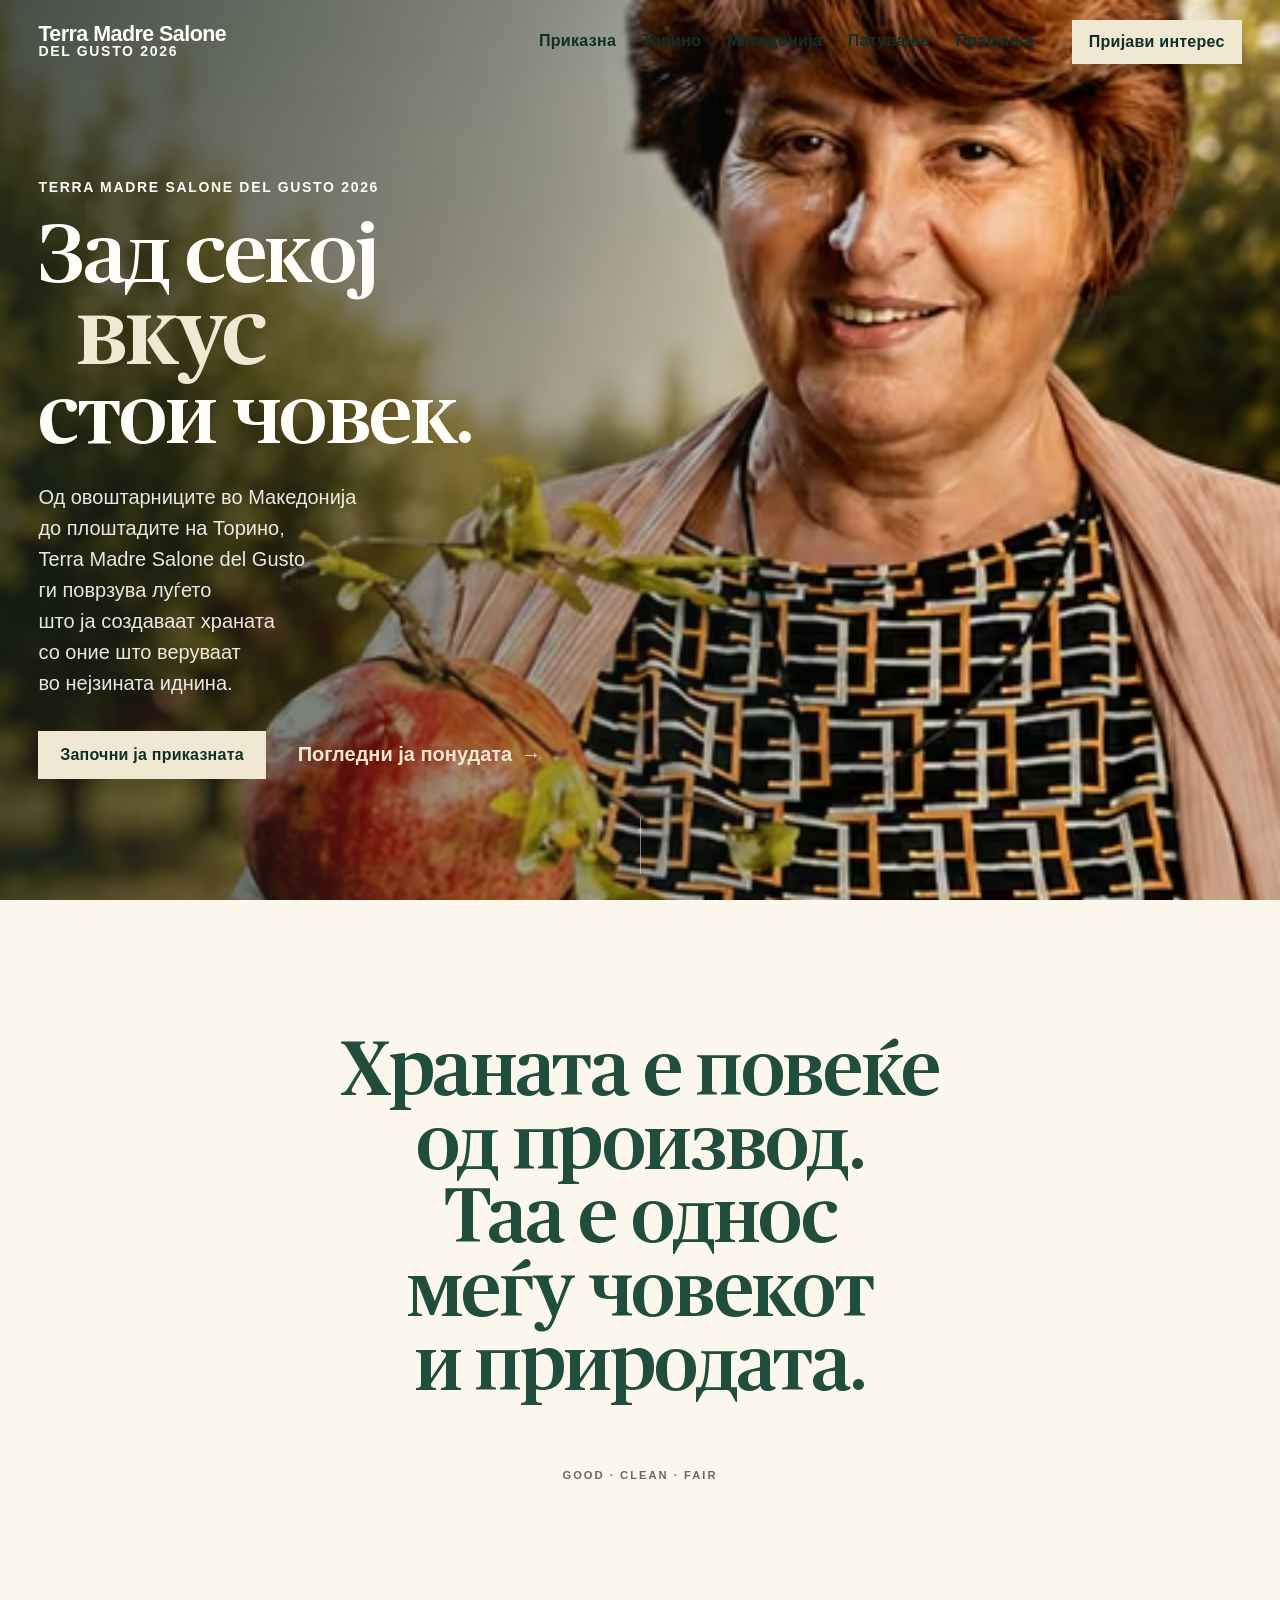
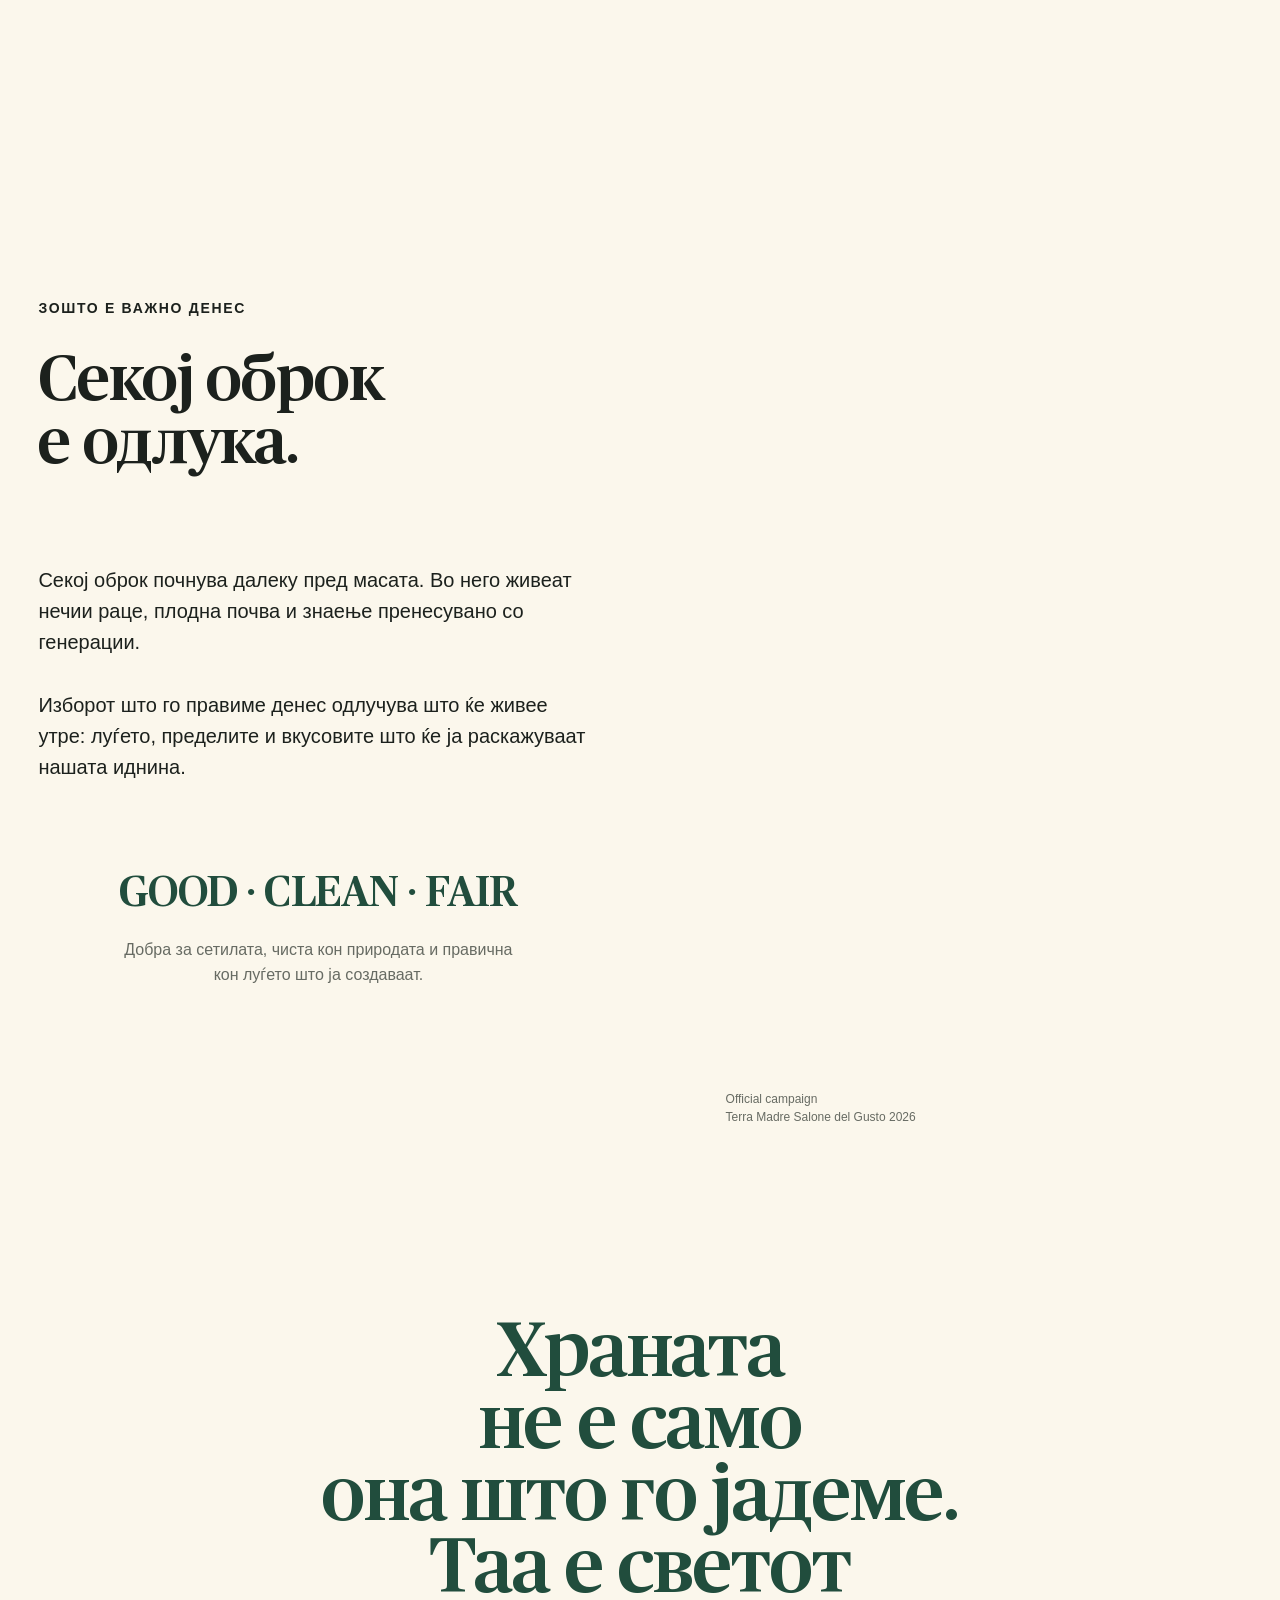
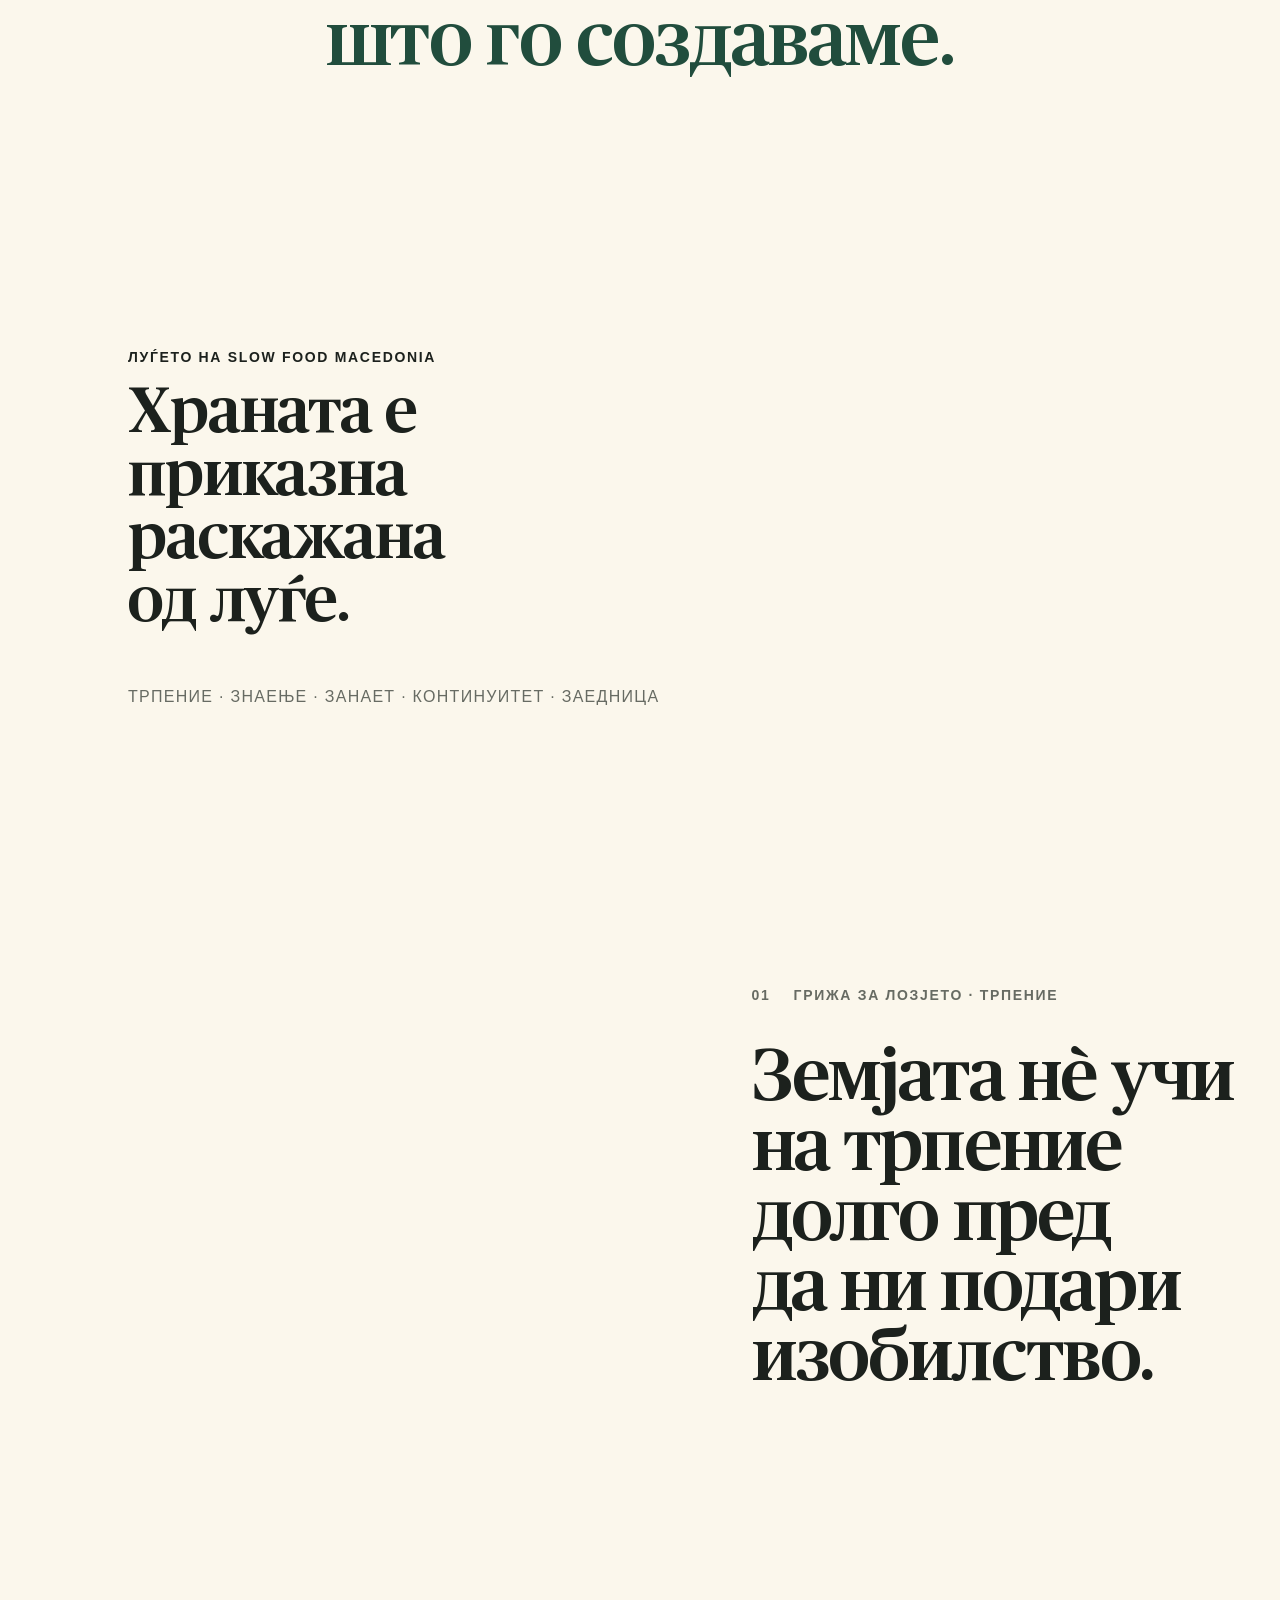
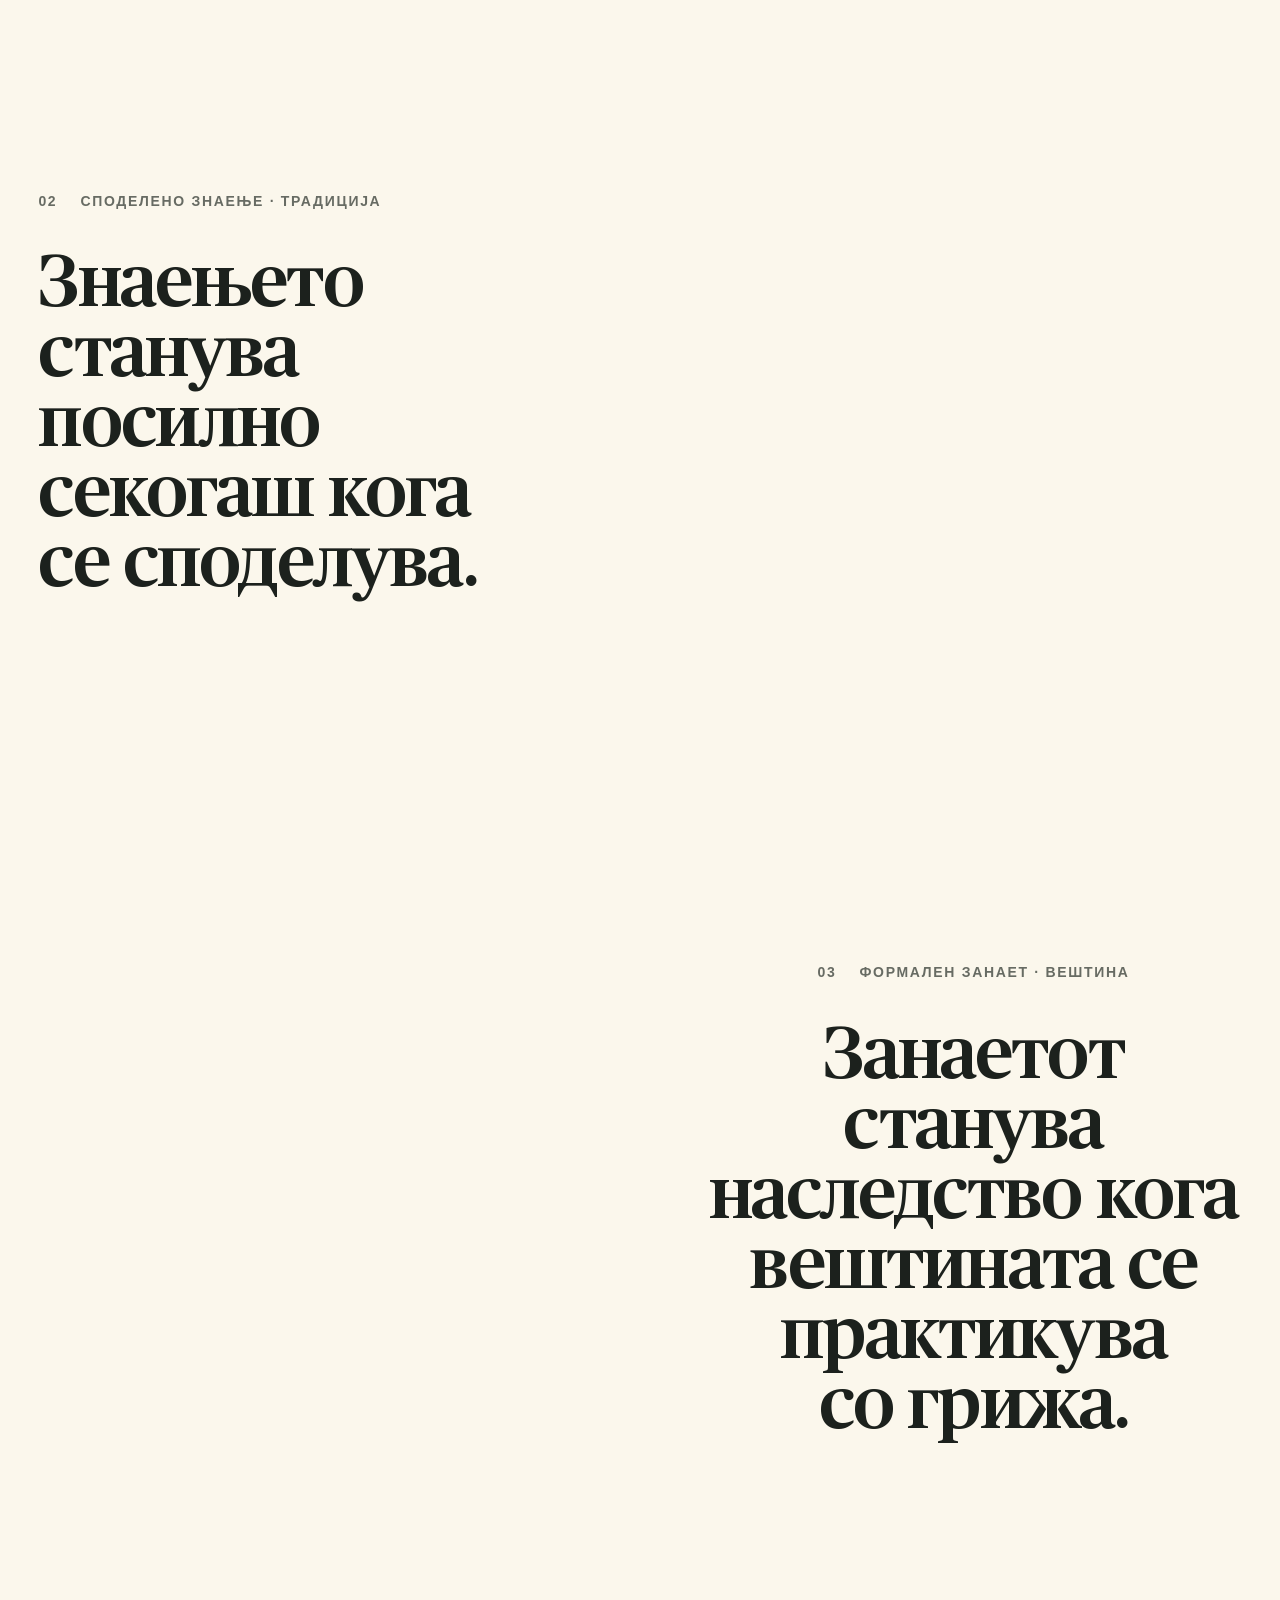
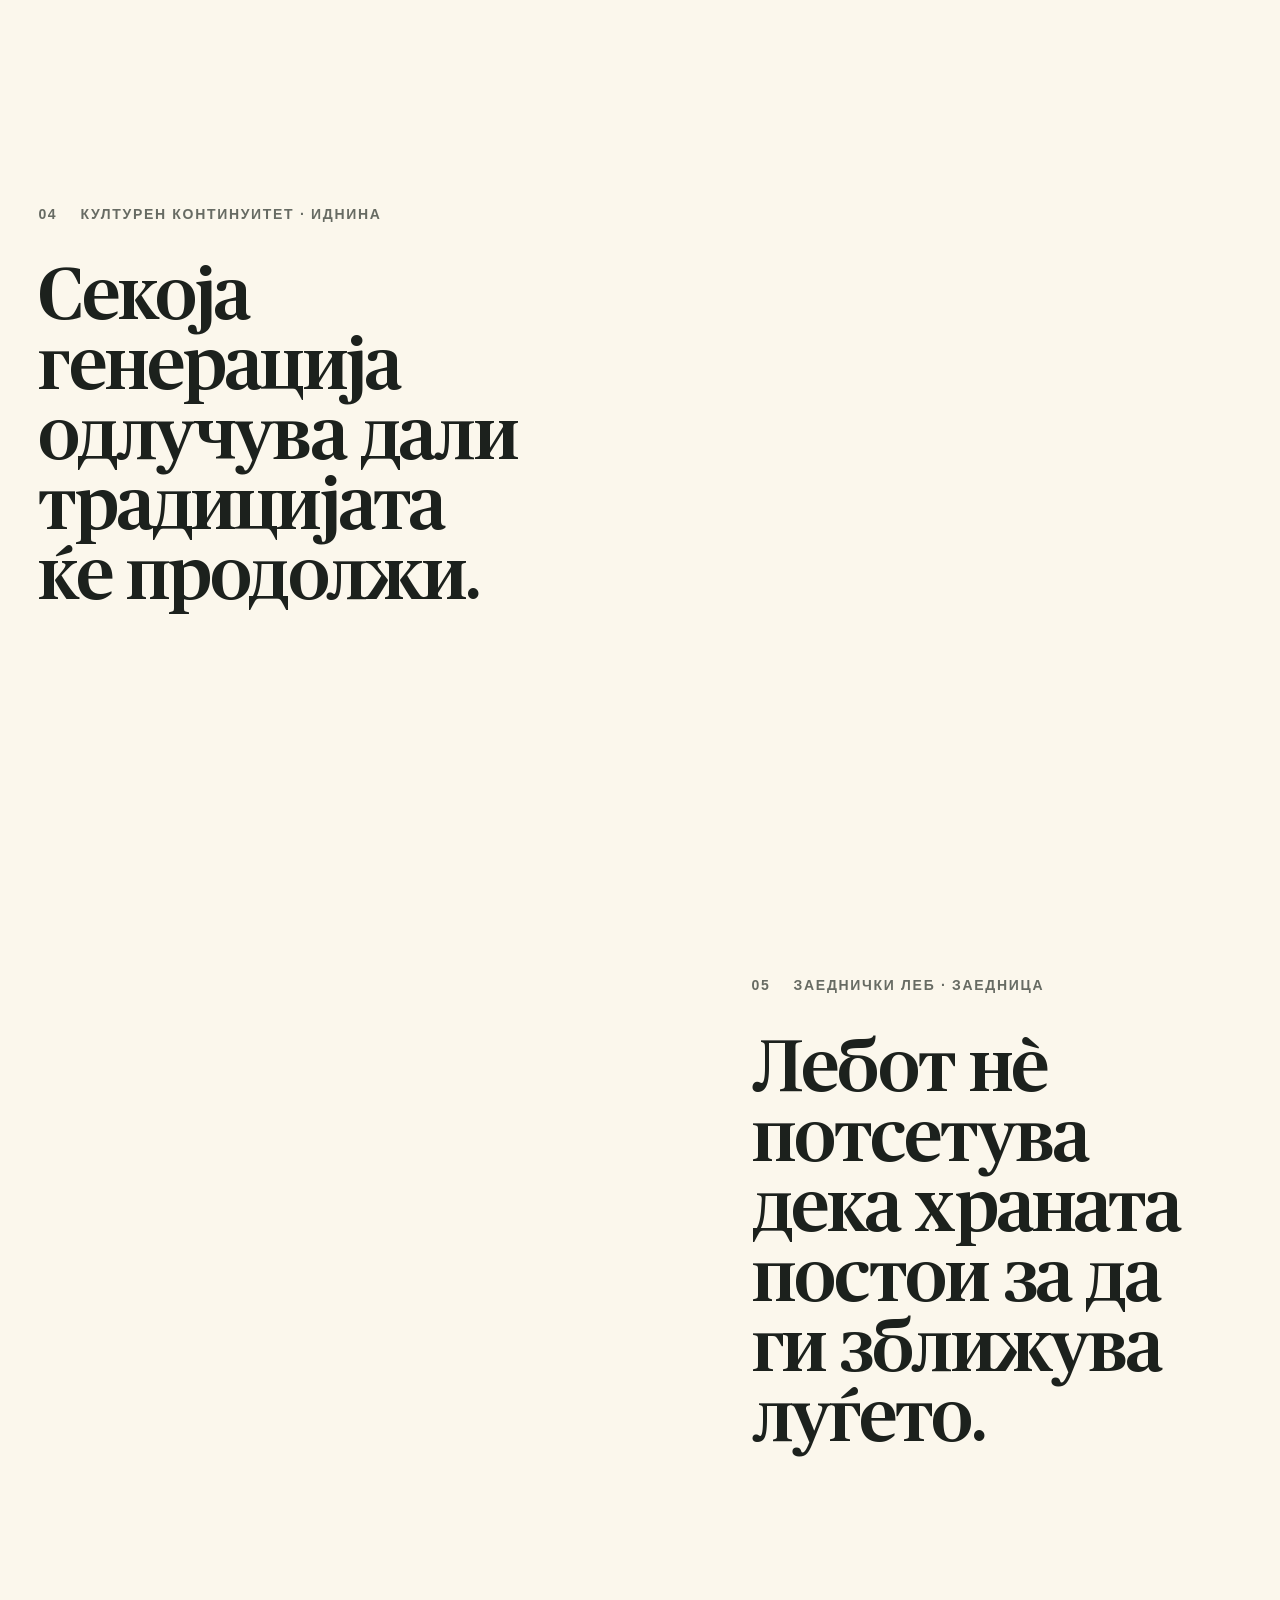
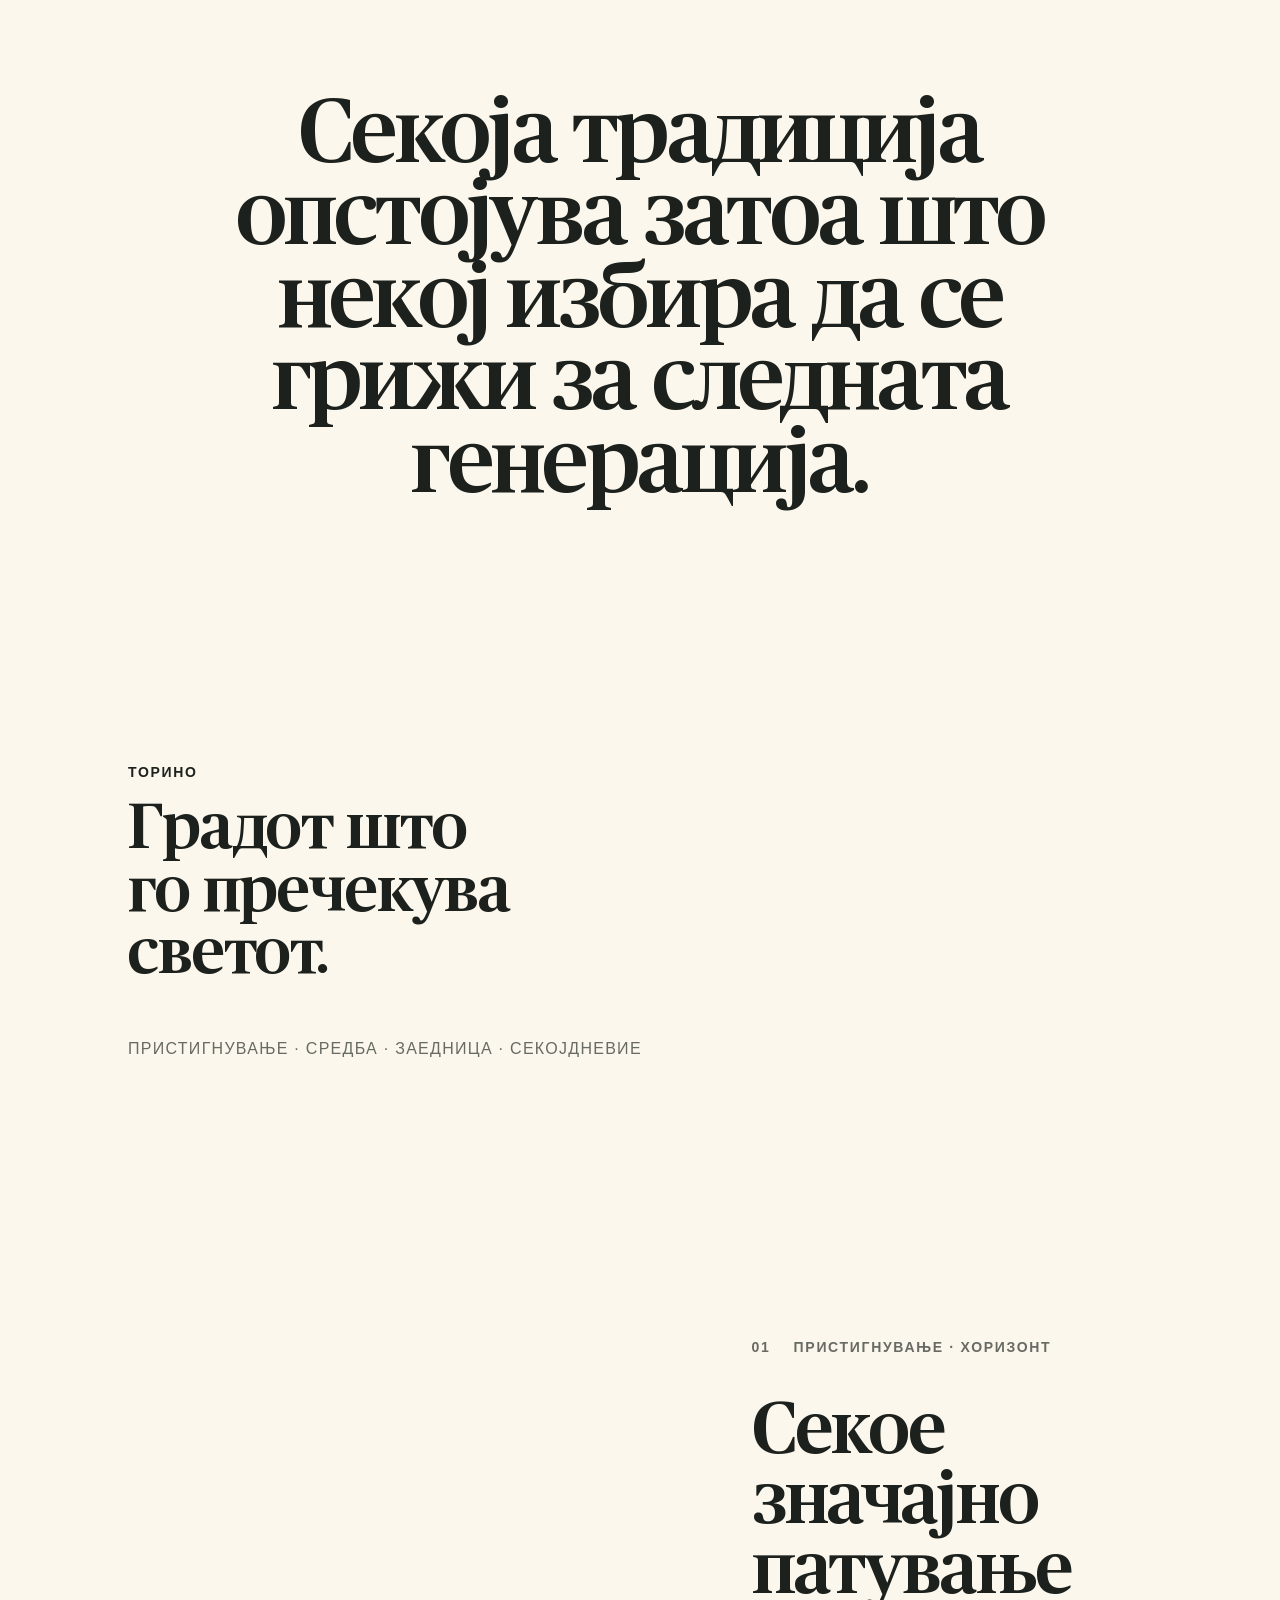
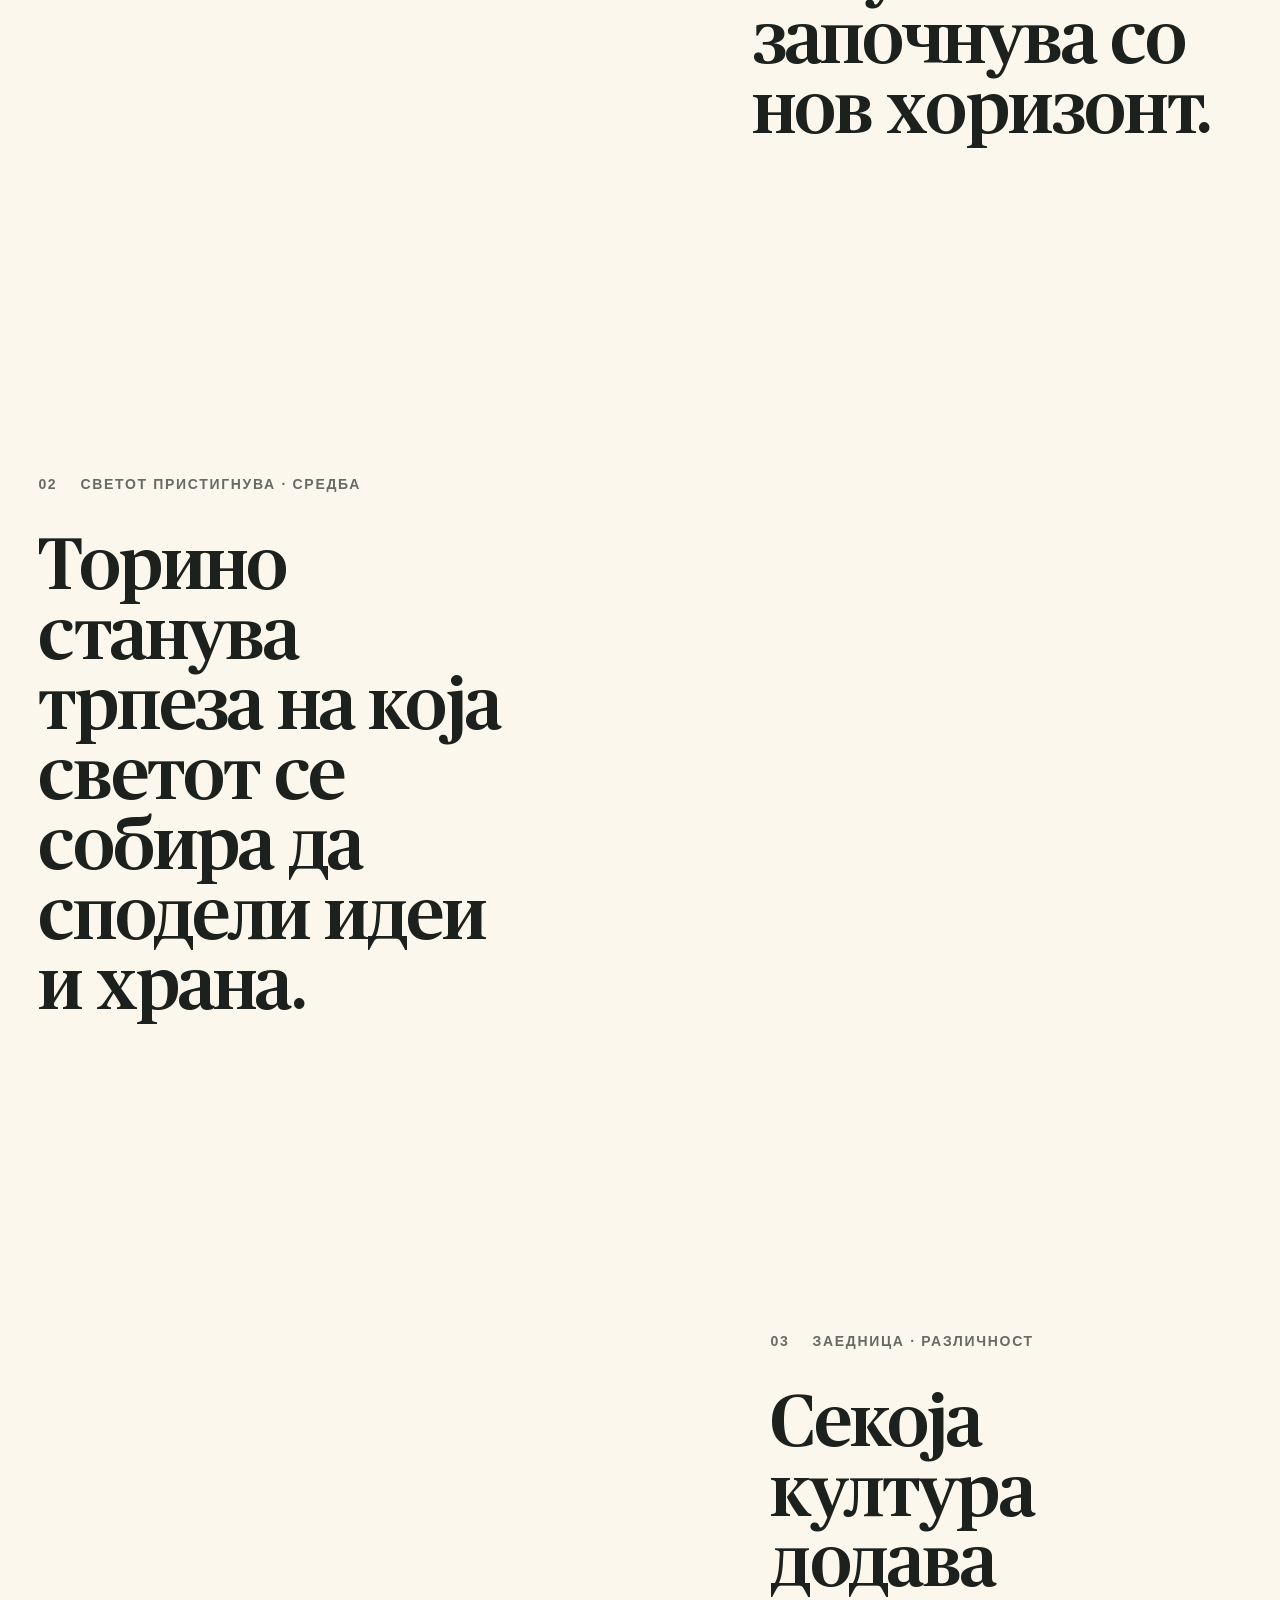
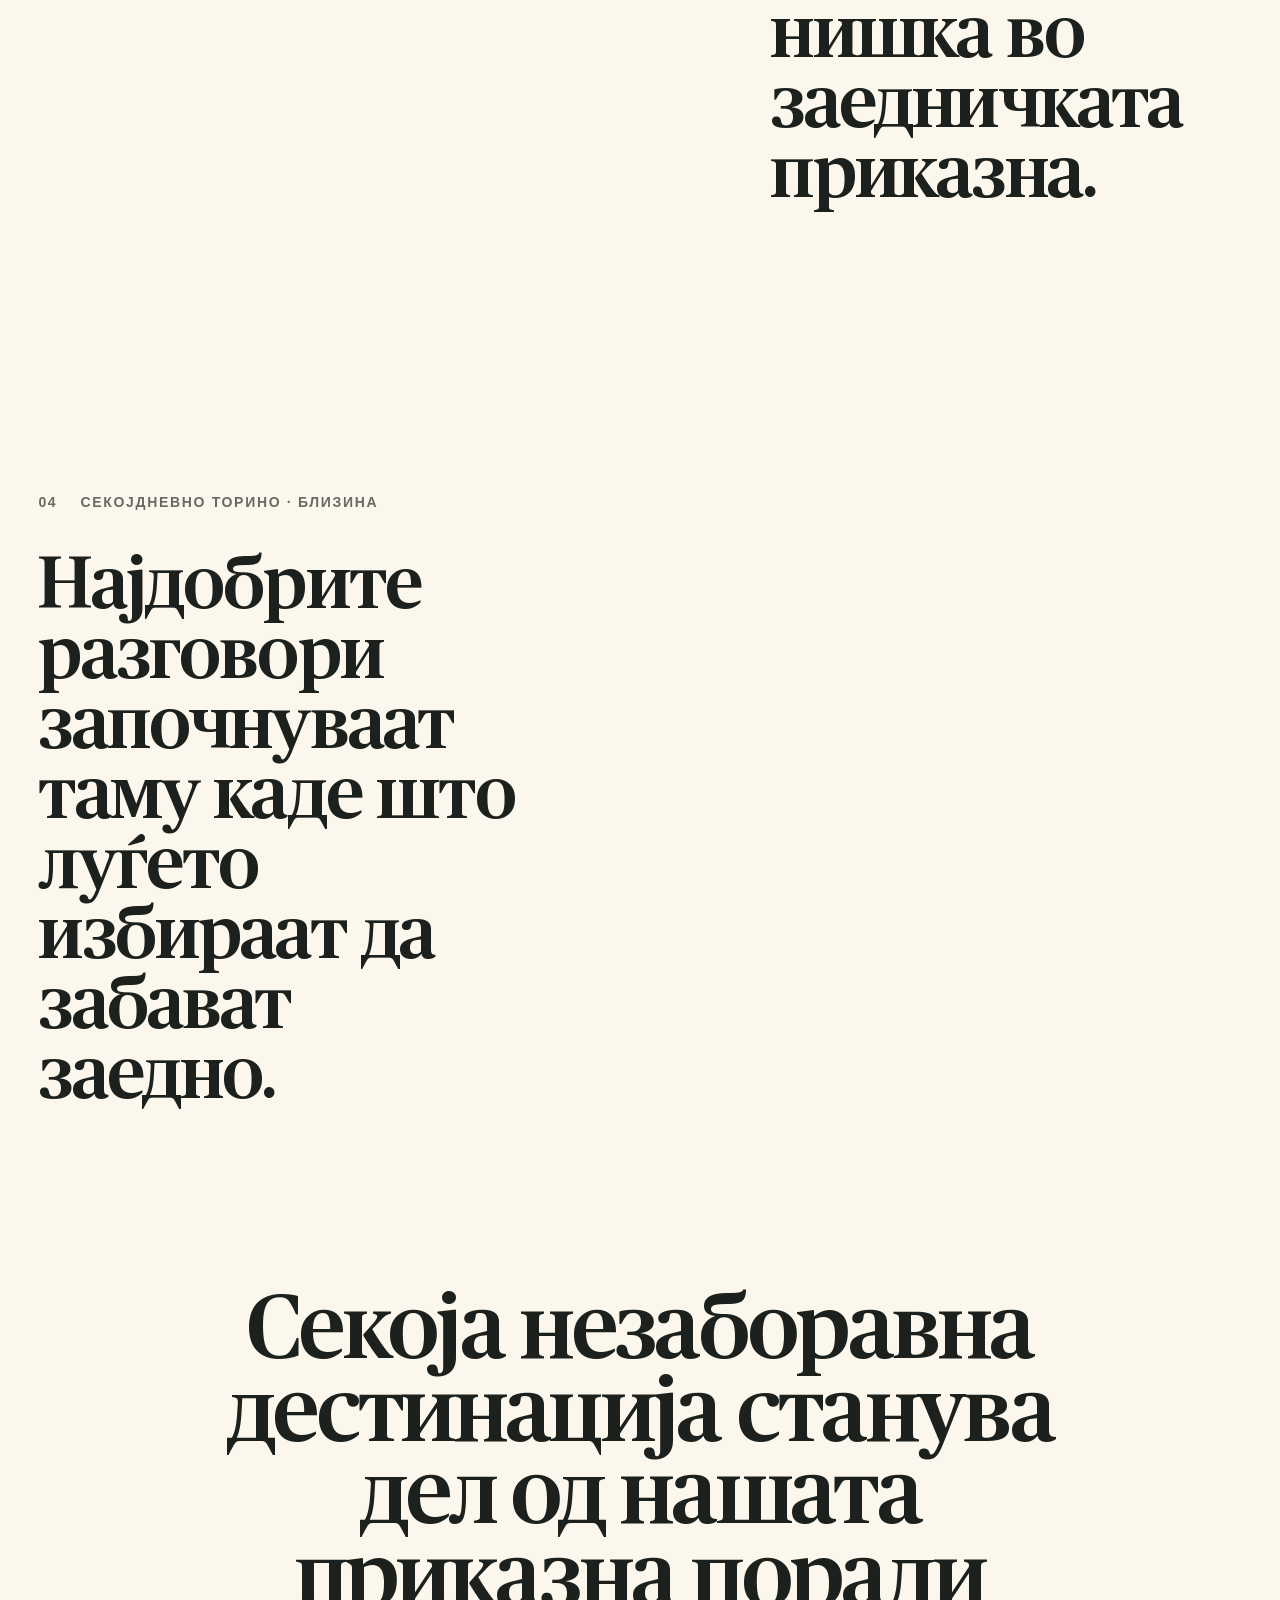
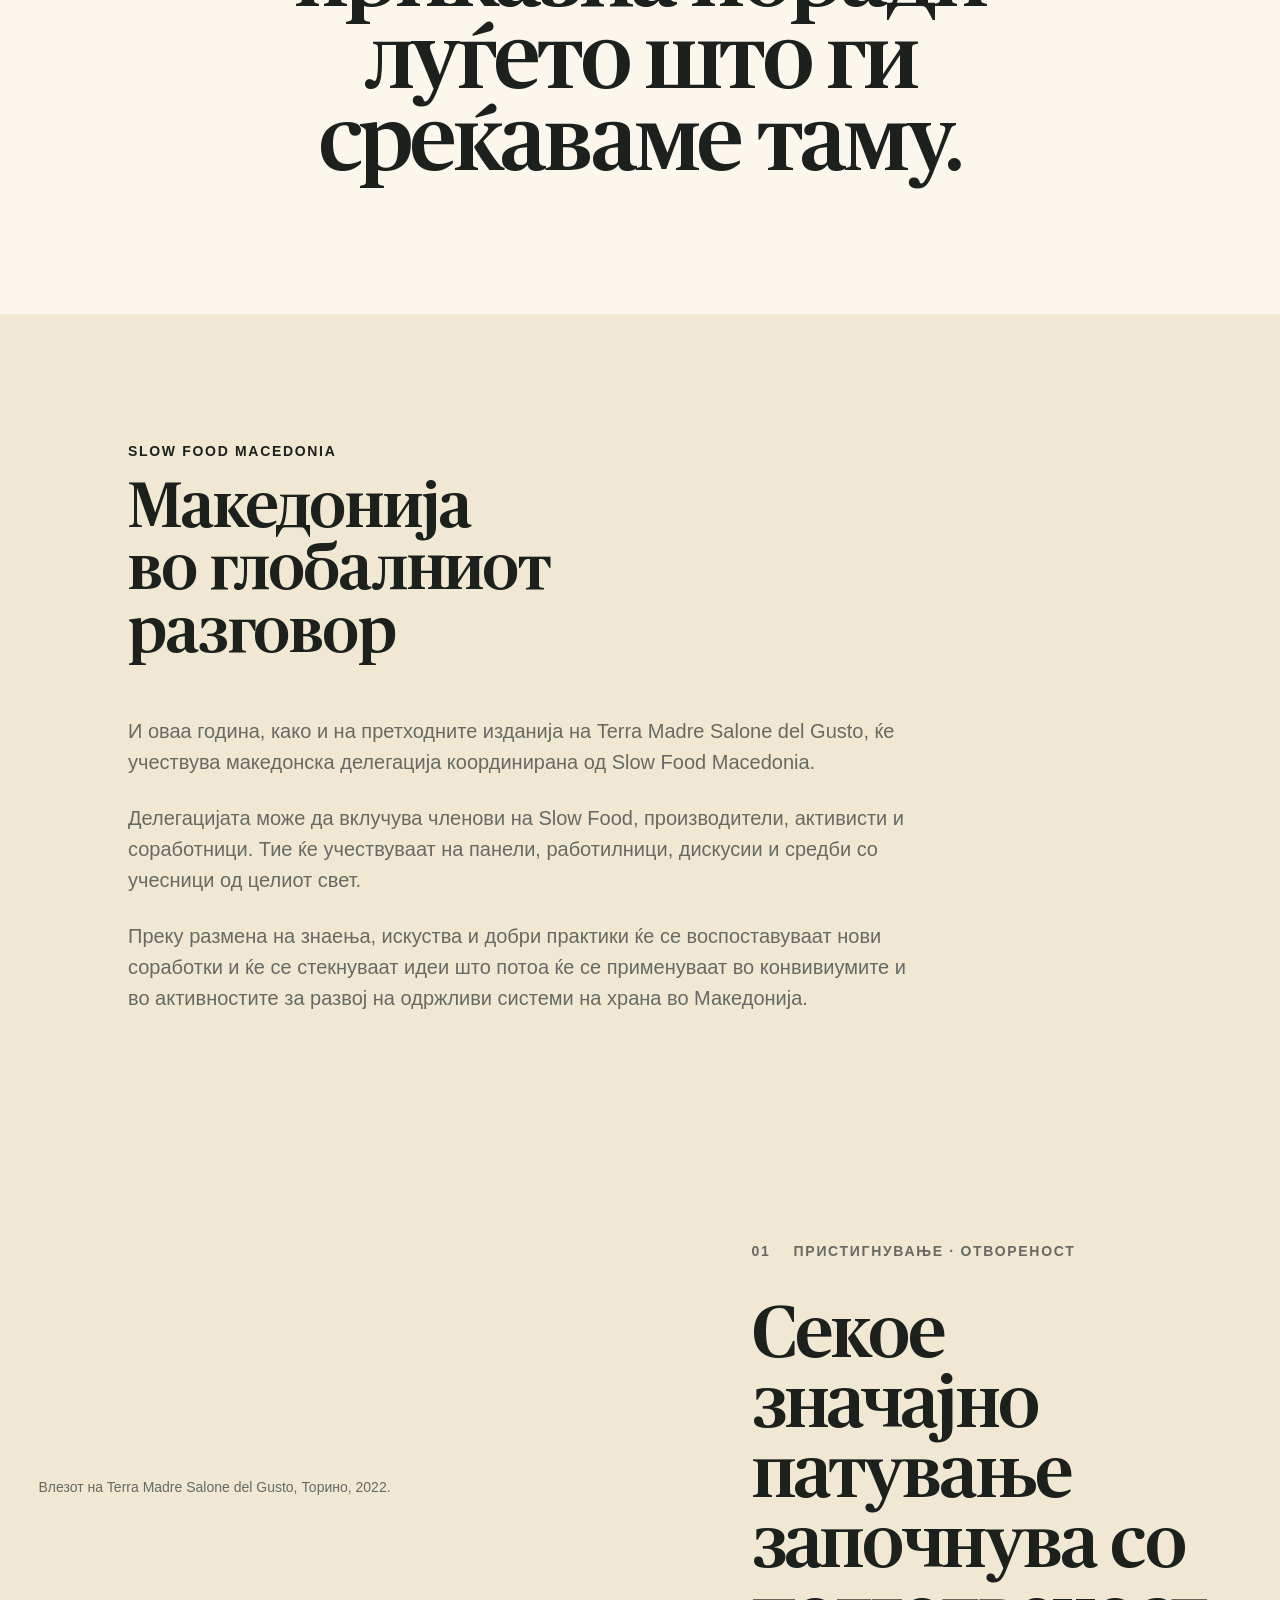
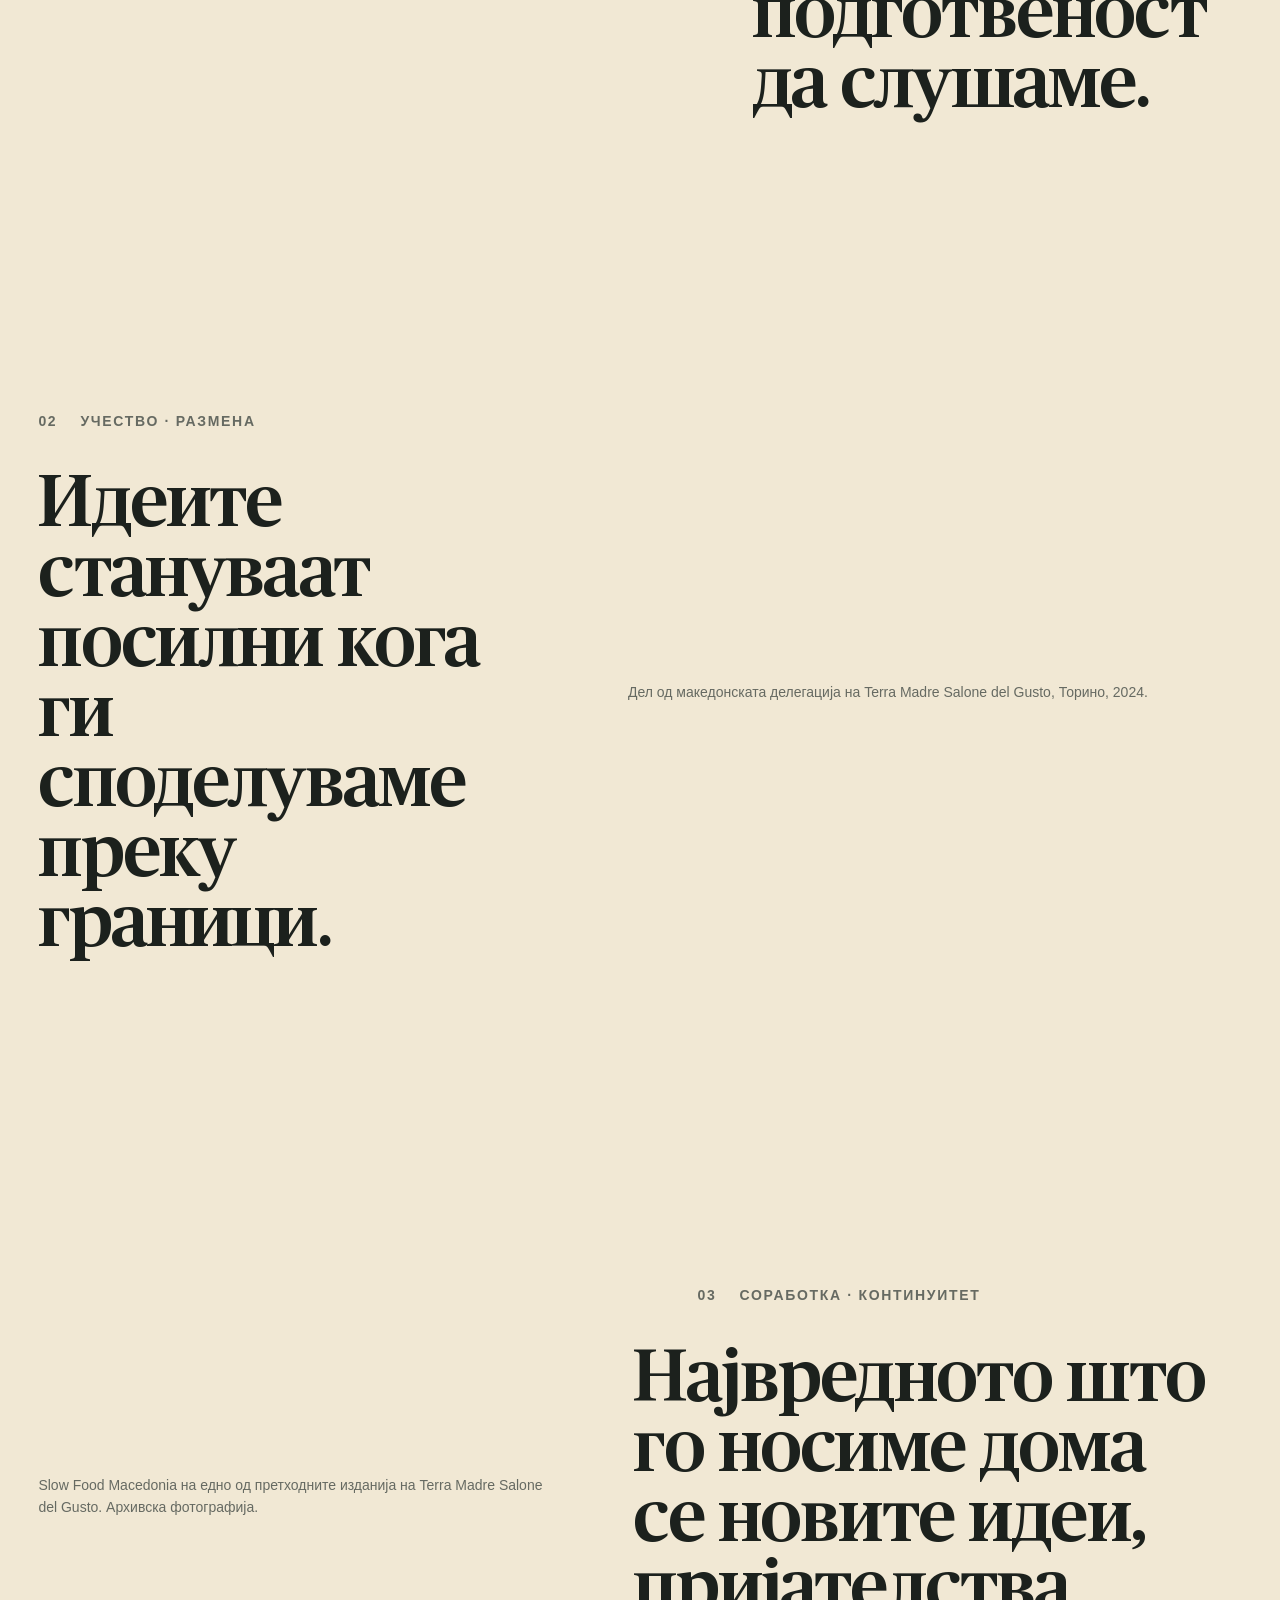
==== commit 67c0fd93: "Add Google Analytics 4" ====
--- a/index.html
+++ b/index.html
@@ -1,6 +1,15 @@
 <!doctype html>
 <html lang="mk" class="no-js">
 <head>
+<!-- Google tag (gtag.js) -->
+<script async src="https://www.googletagmanager.com/gtag/js?id=G-M9CDMPTJWB"></script>
+<script>
+  window.dataLayer = window.dataLayer || [];
+  function gtag(){dataLayer.push(arguments);}
+  gtag('js', new Date());
+
+  gtag('config', 'G-M9CDMPTJWB');
+</script>
   <meta charset="utf-8">
   <meta name="viewport" content="width=device-width, initial-scale=1">
   <title>Terra Madre Salone del Gusto 2026 | Патување од Македонија</title>
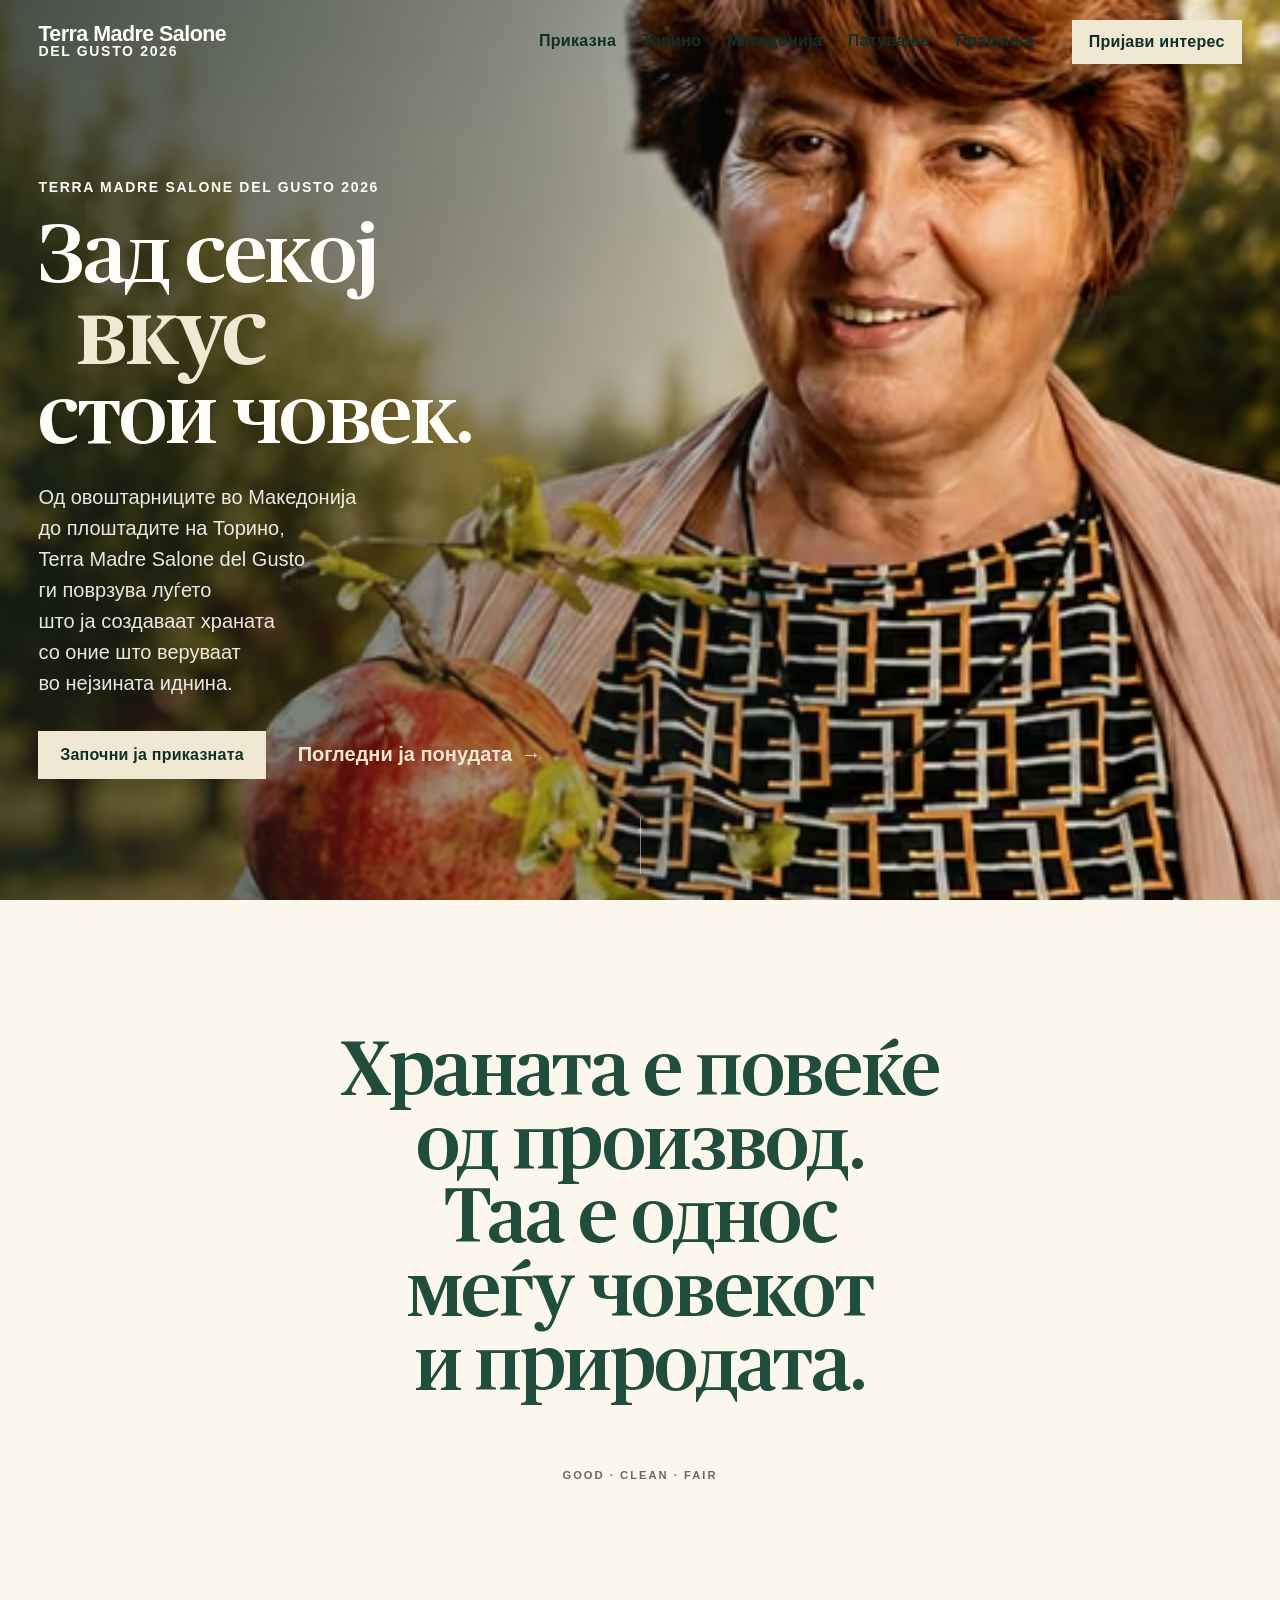
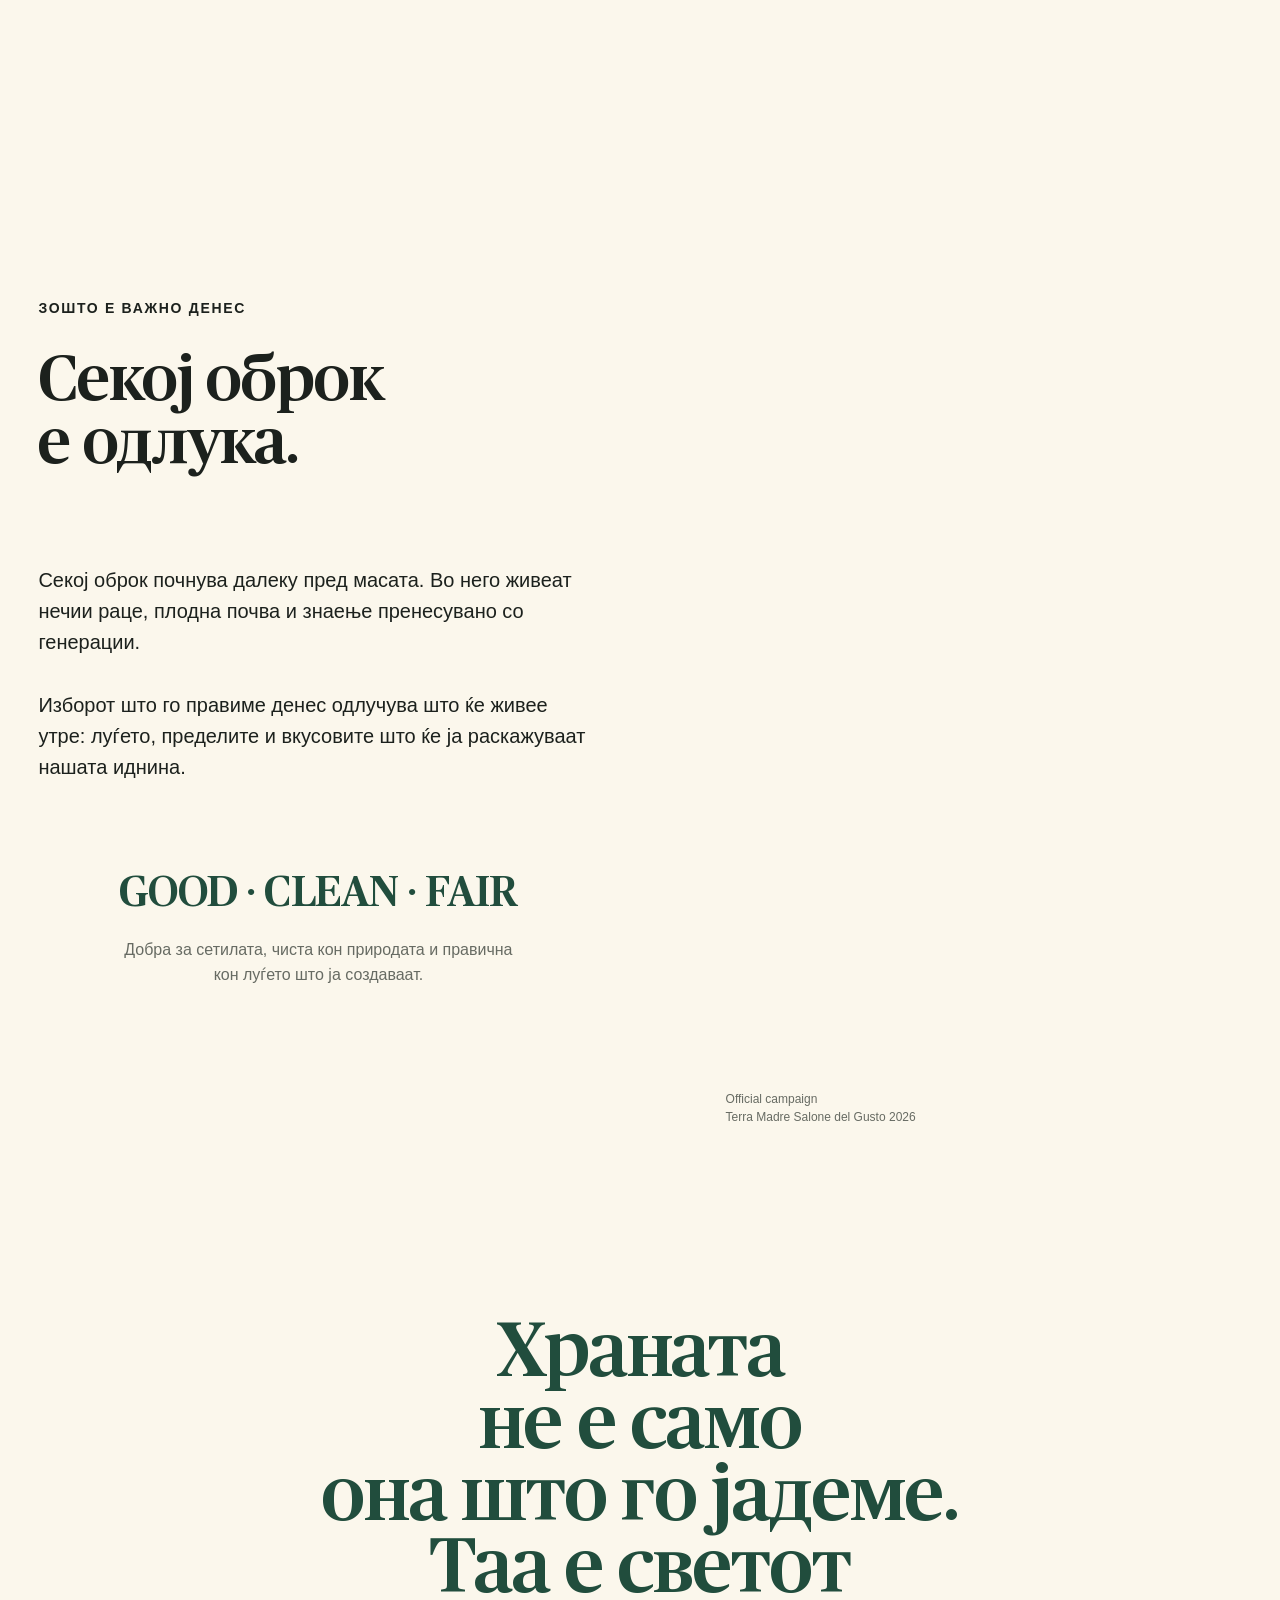
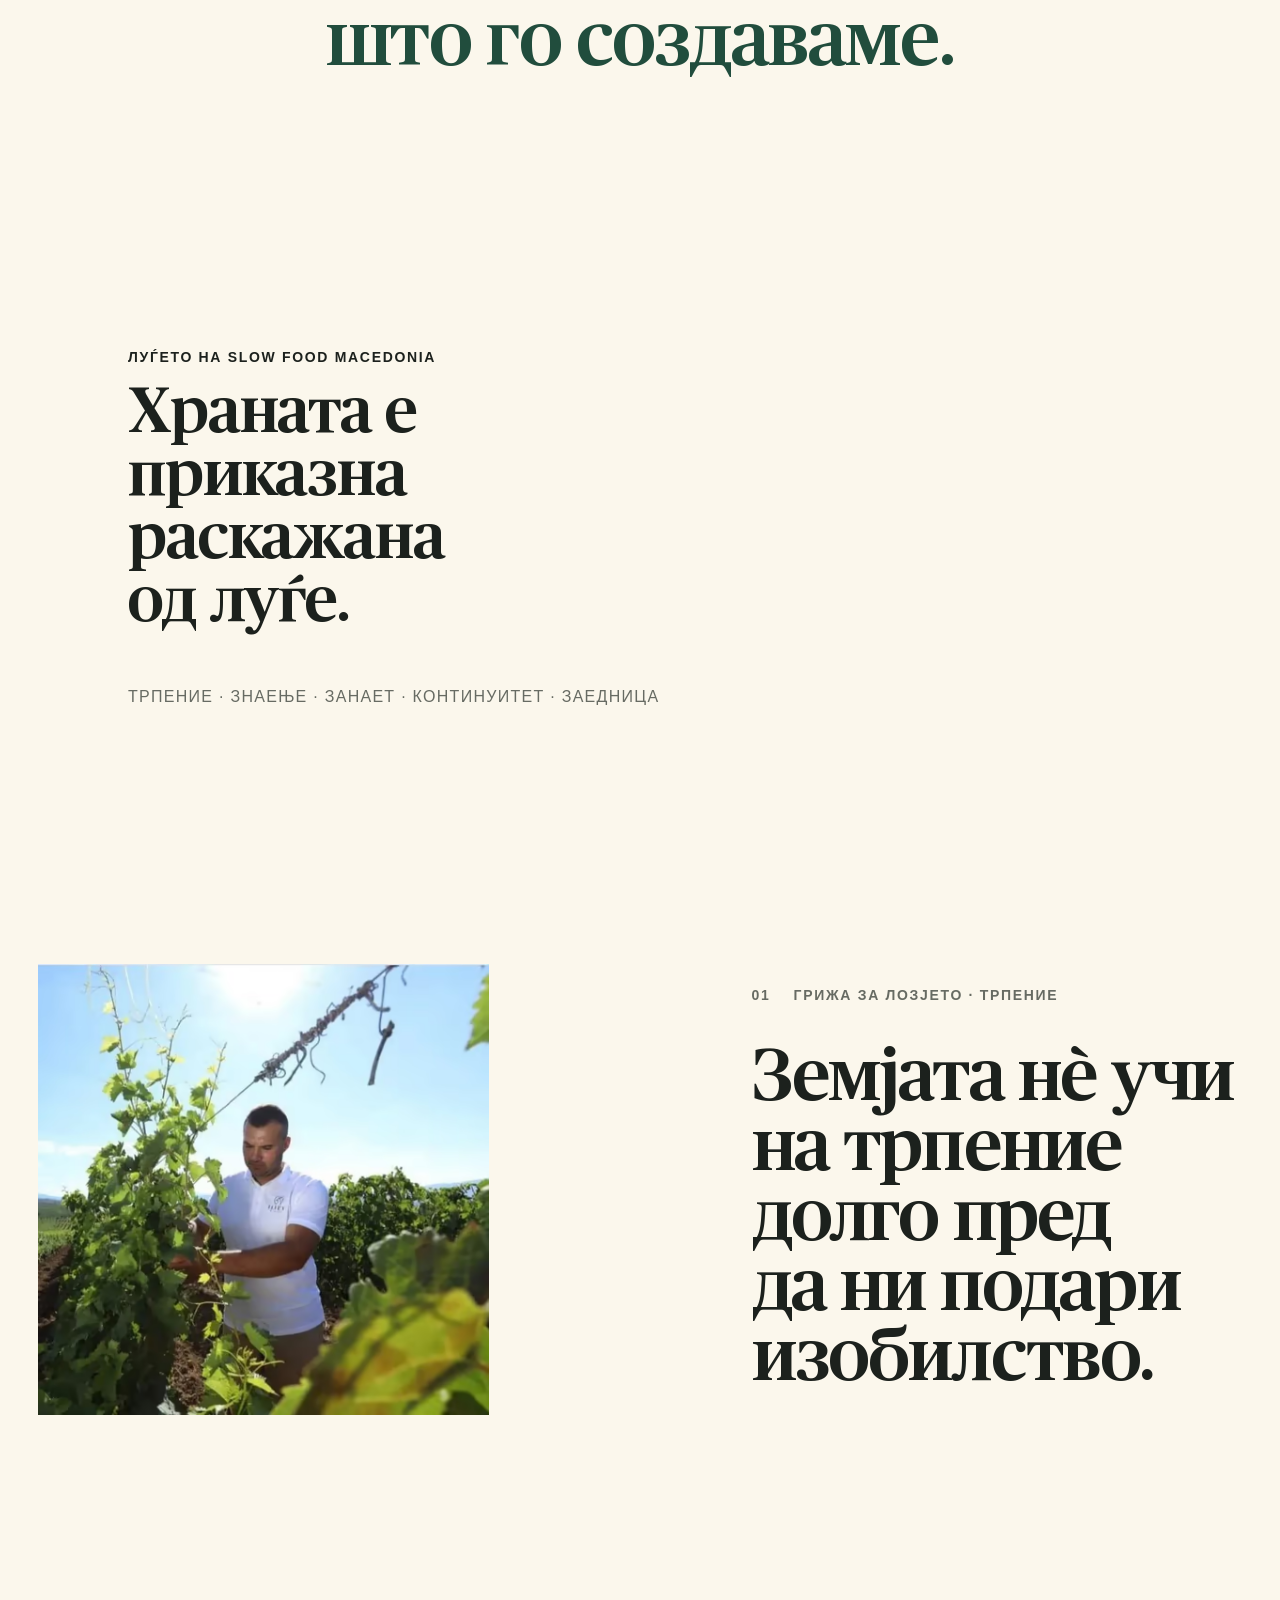
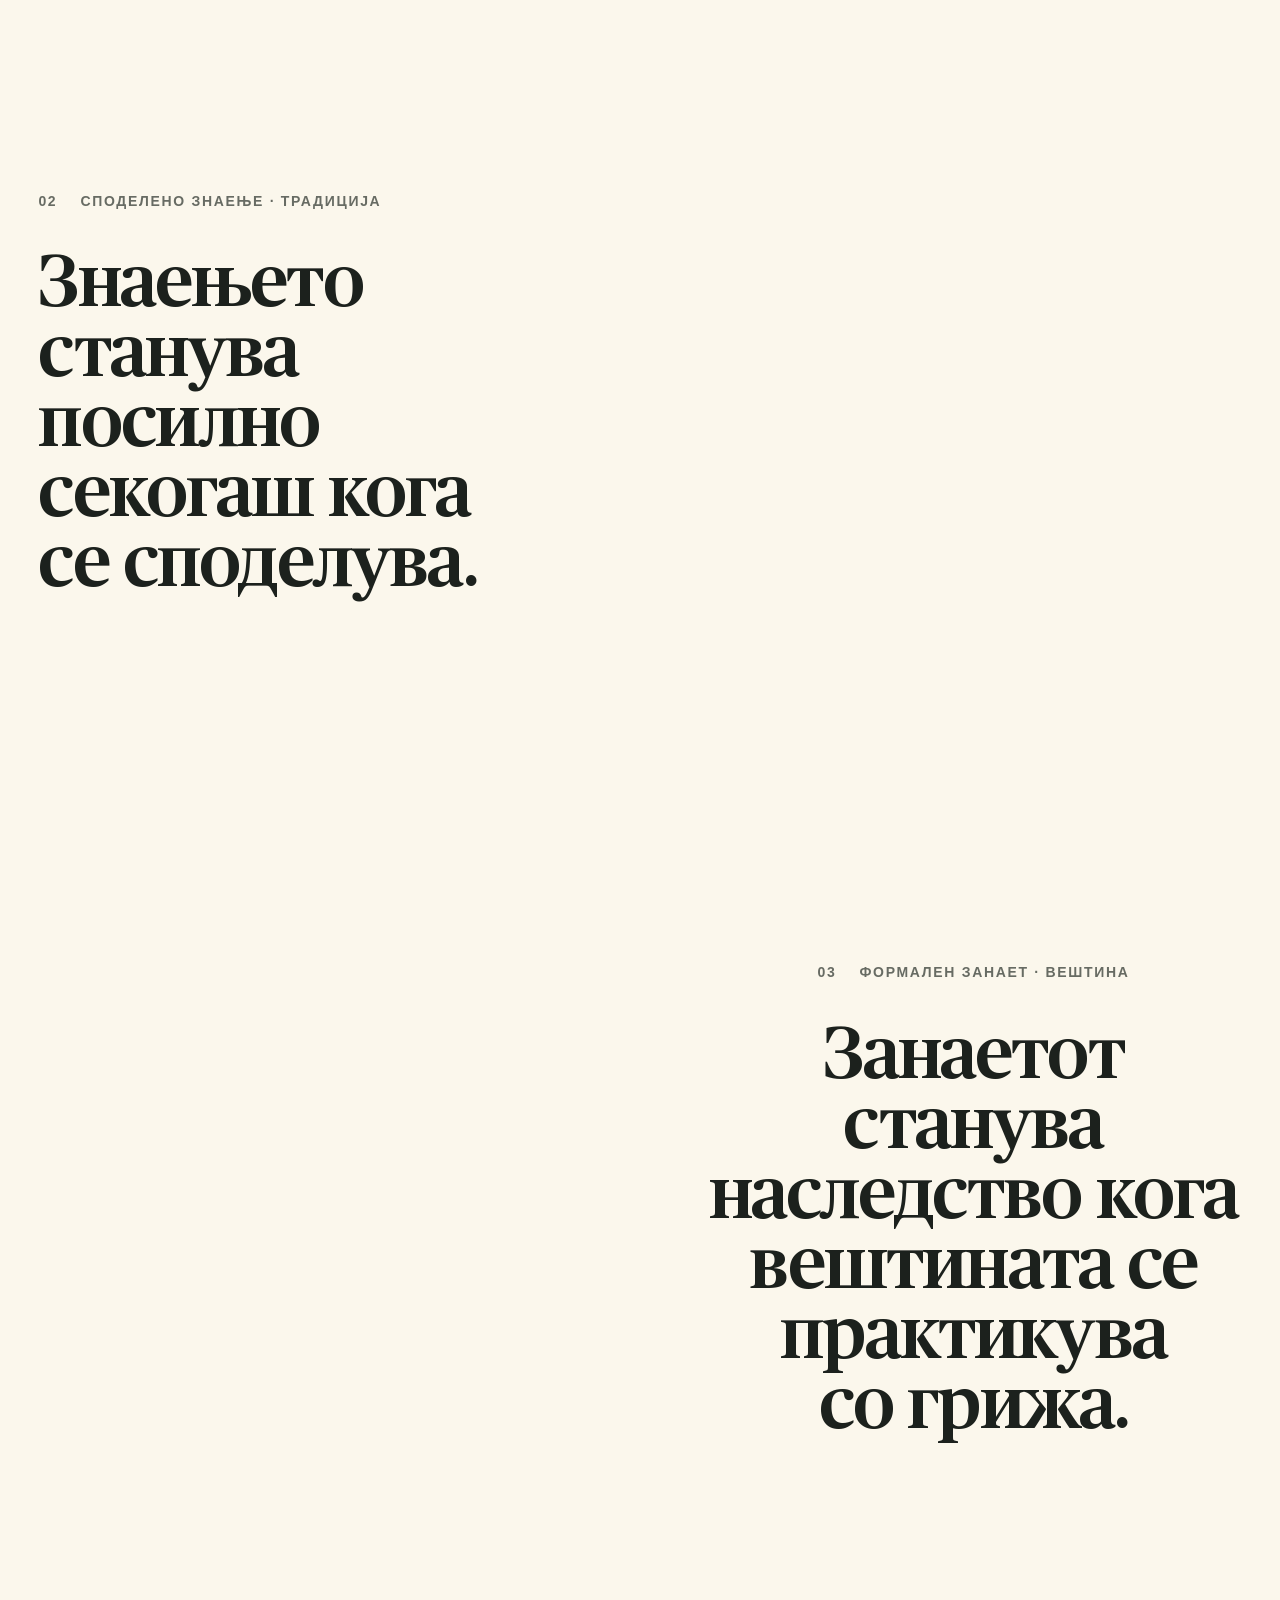
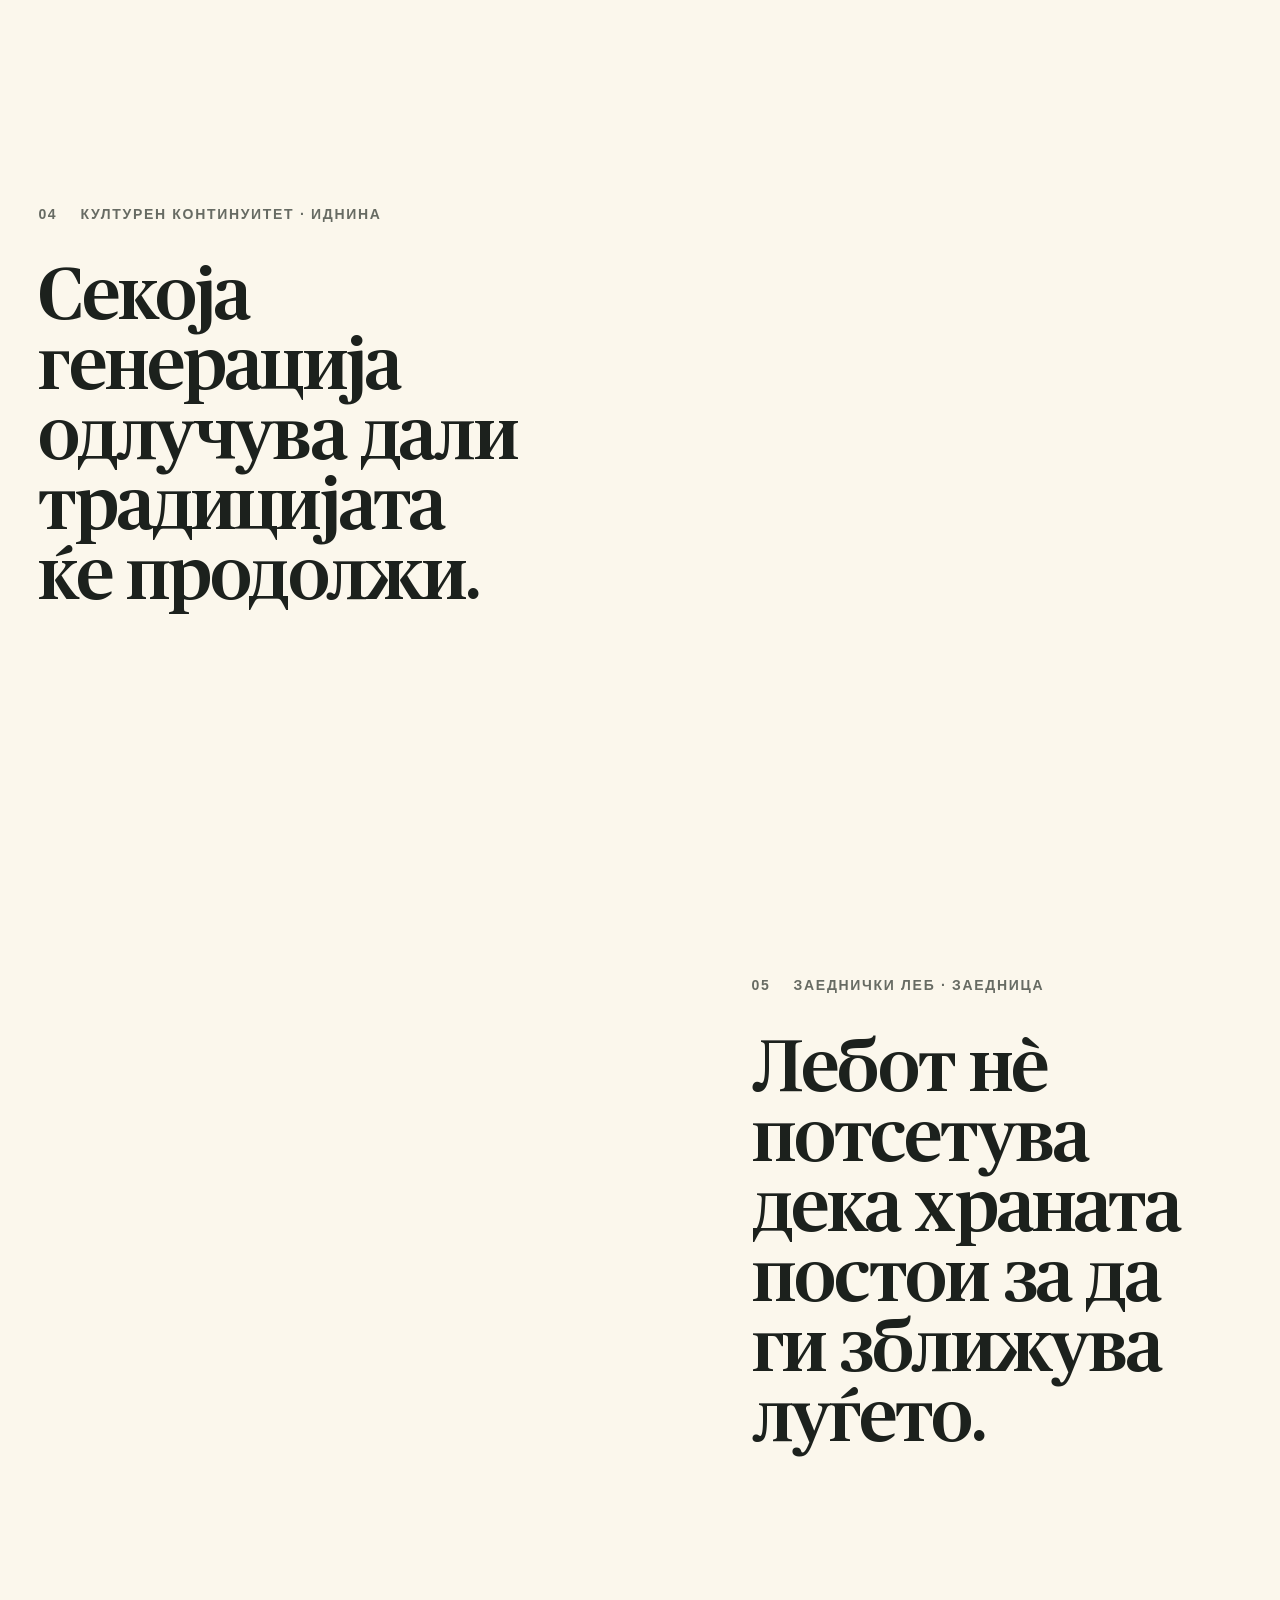
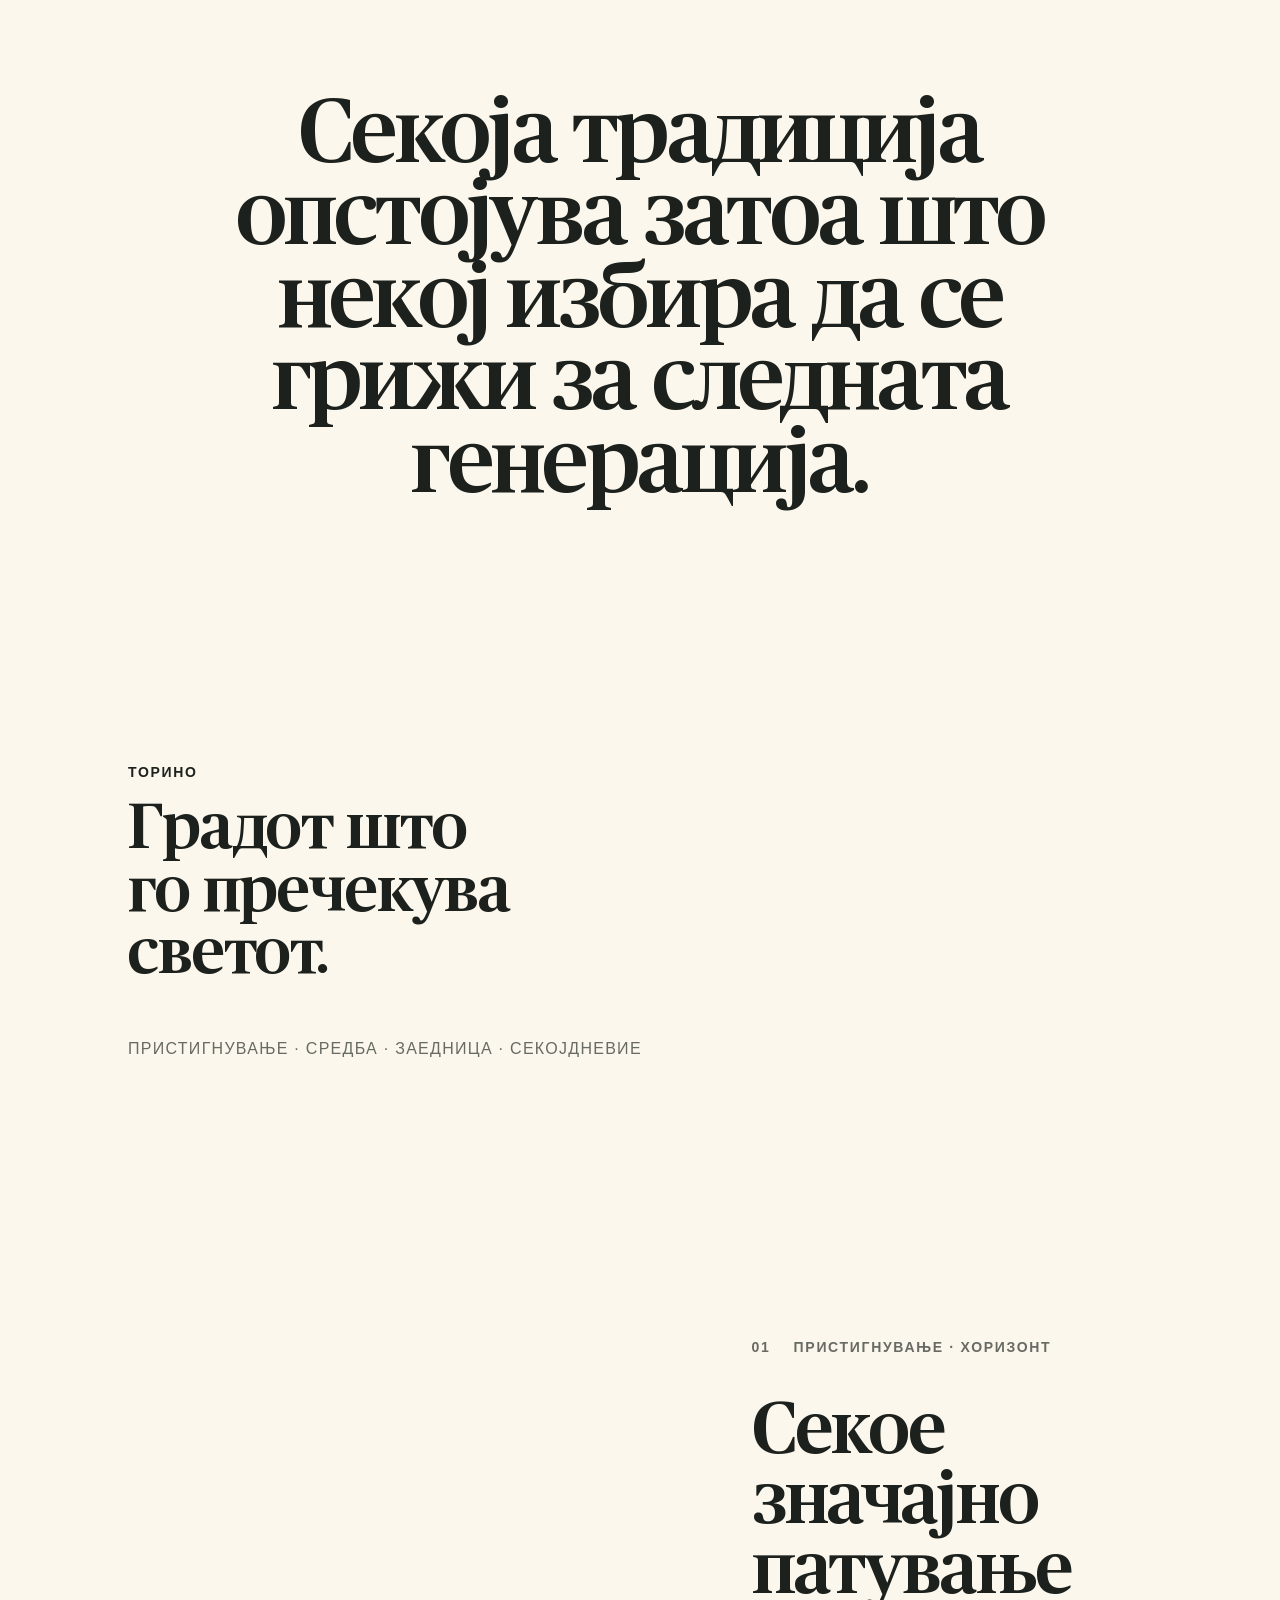
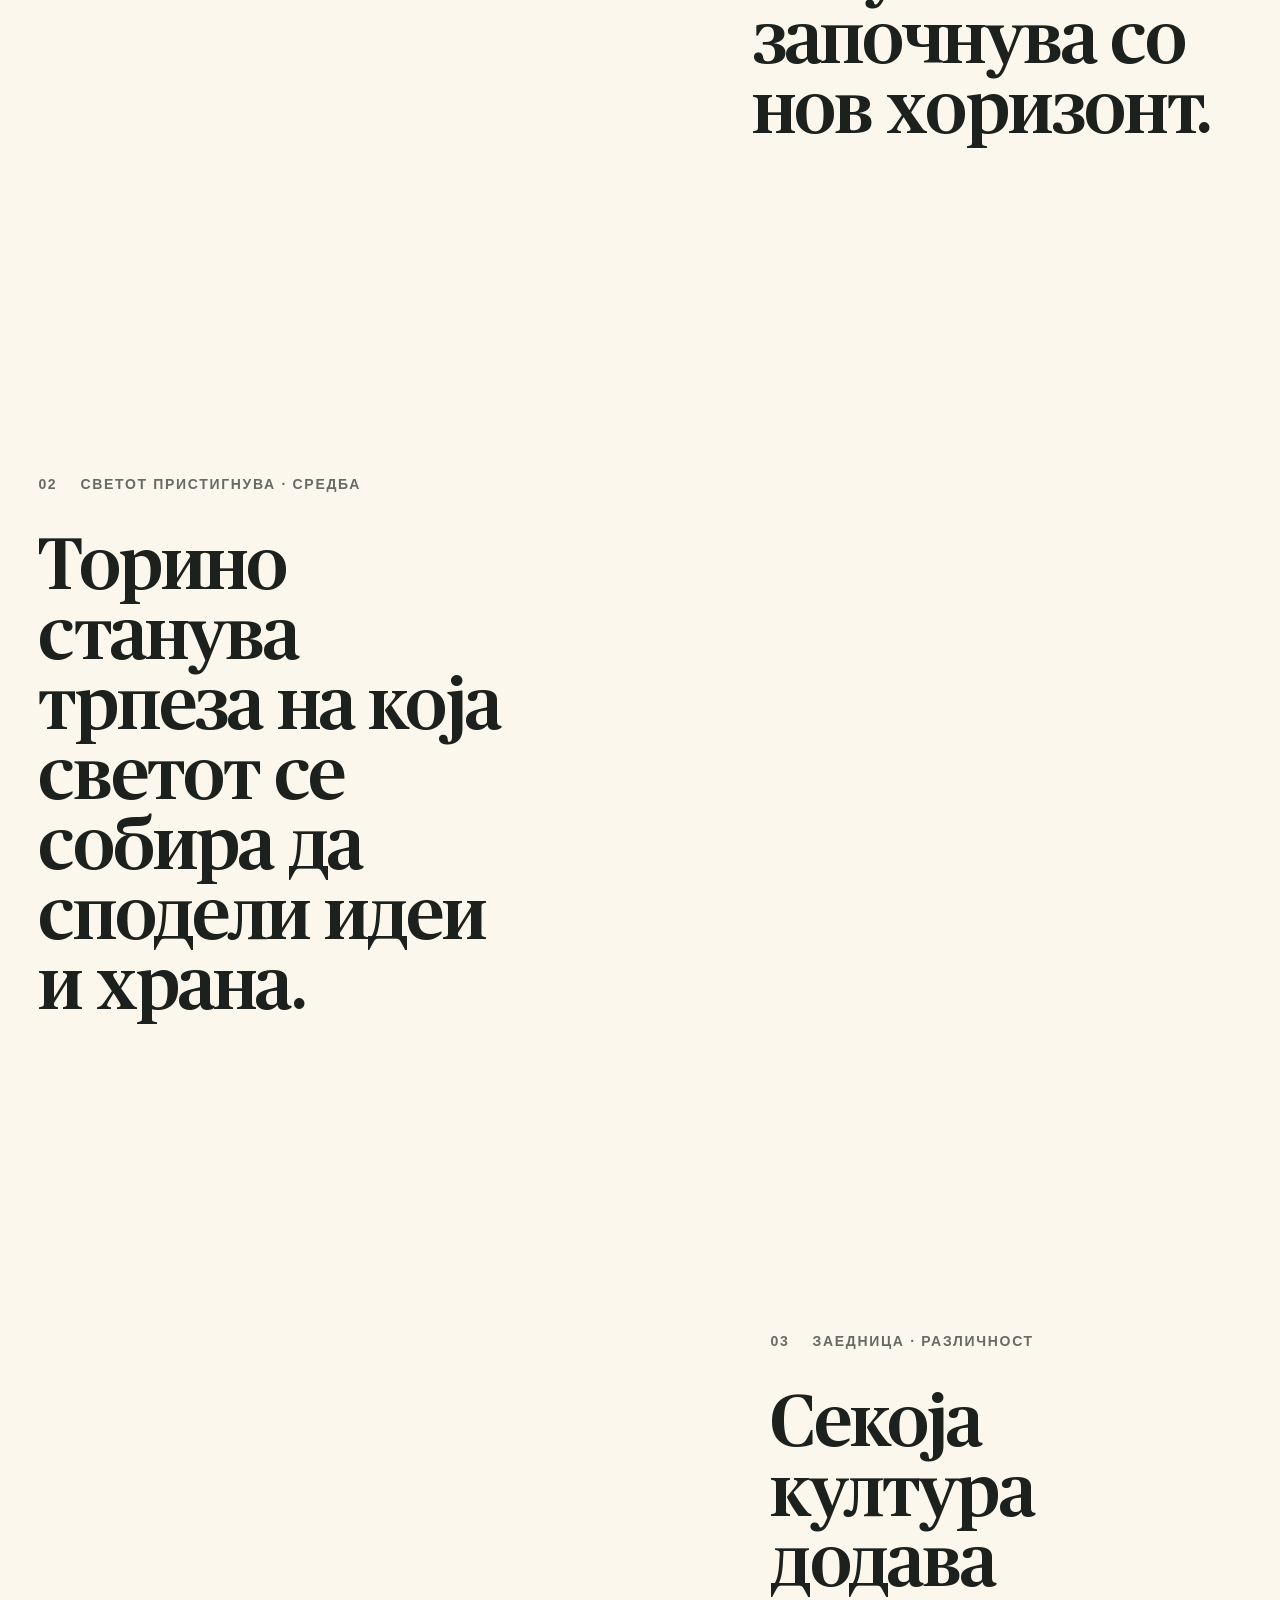
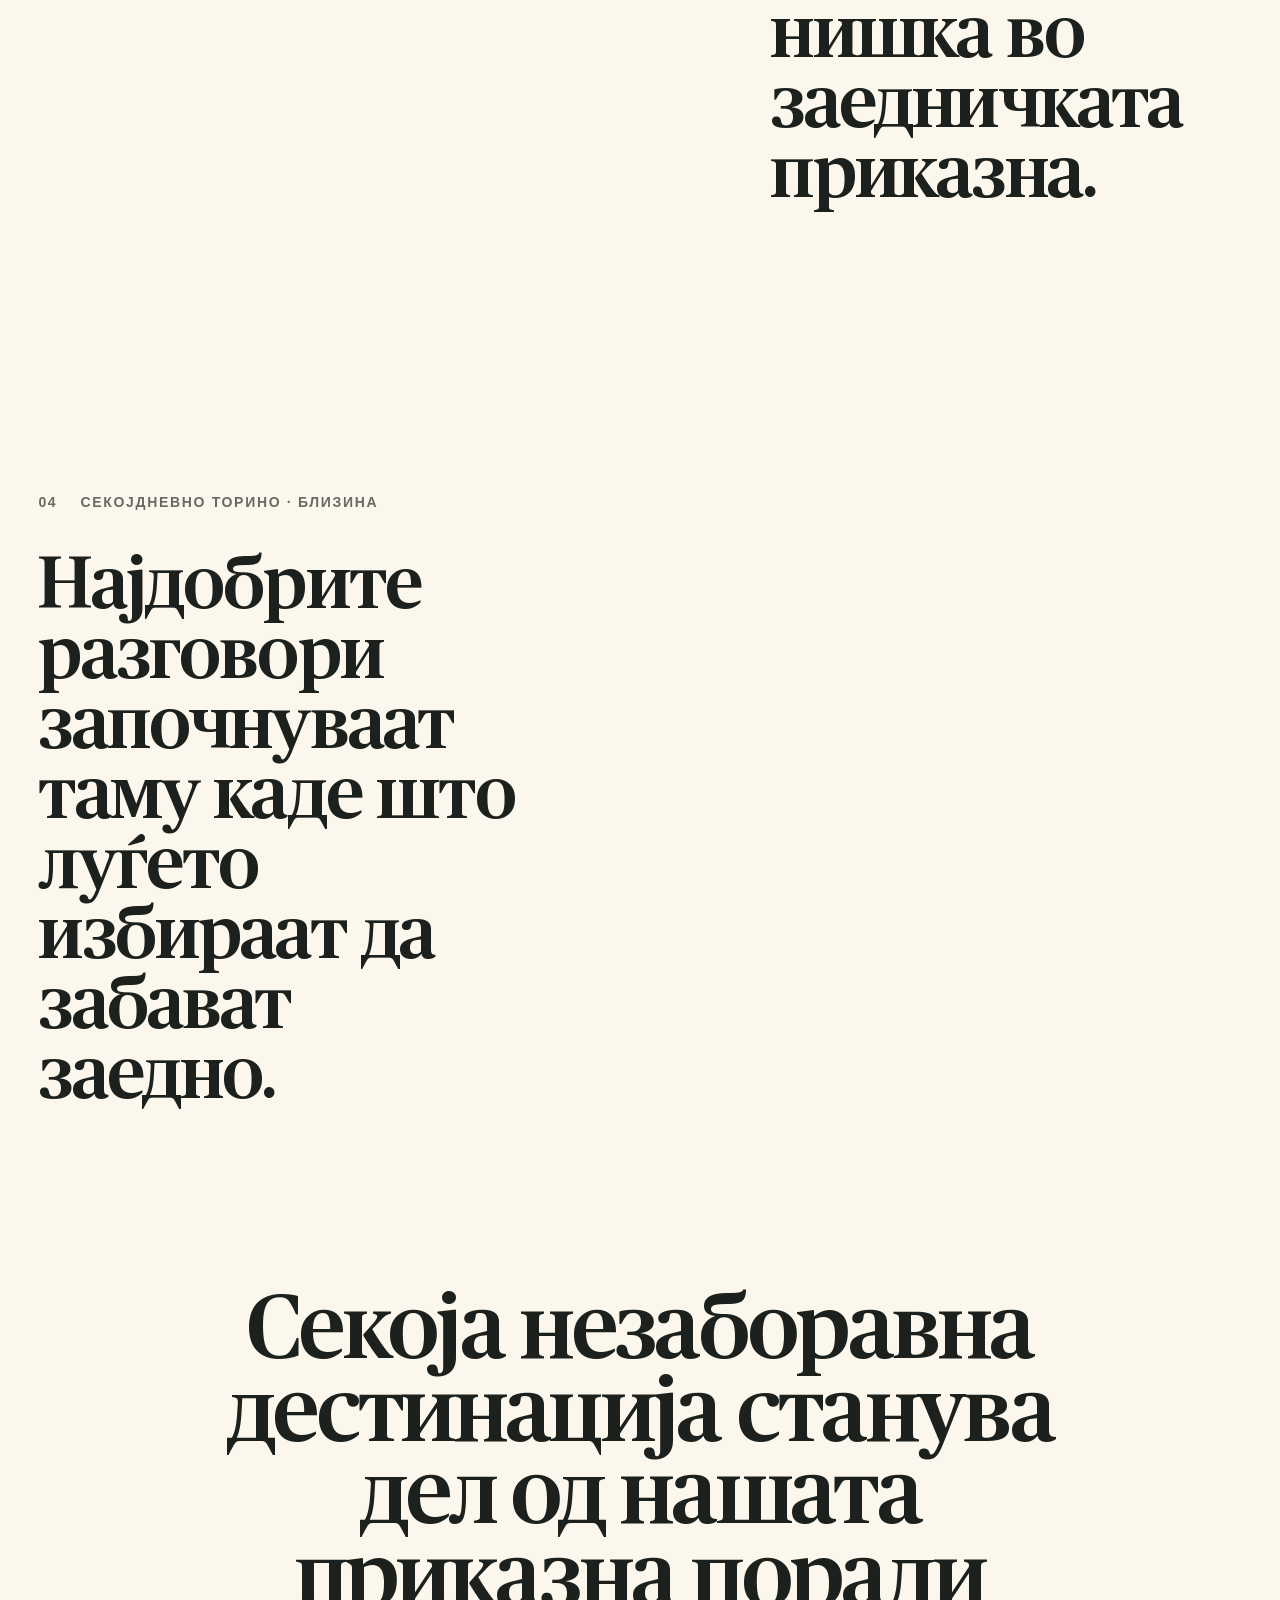
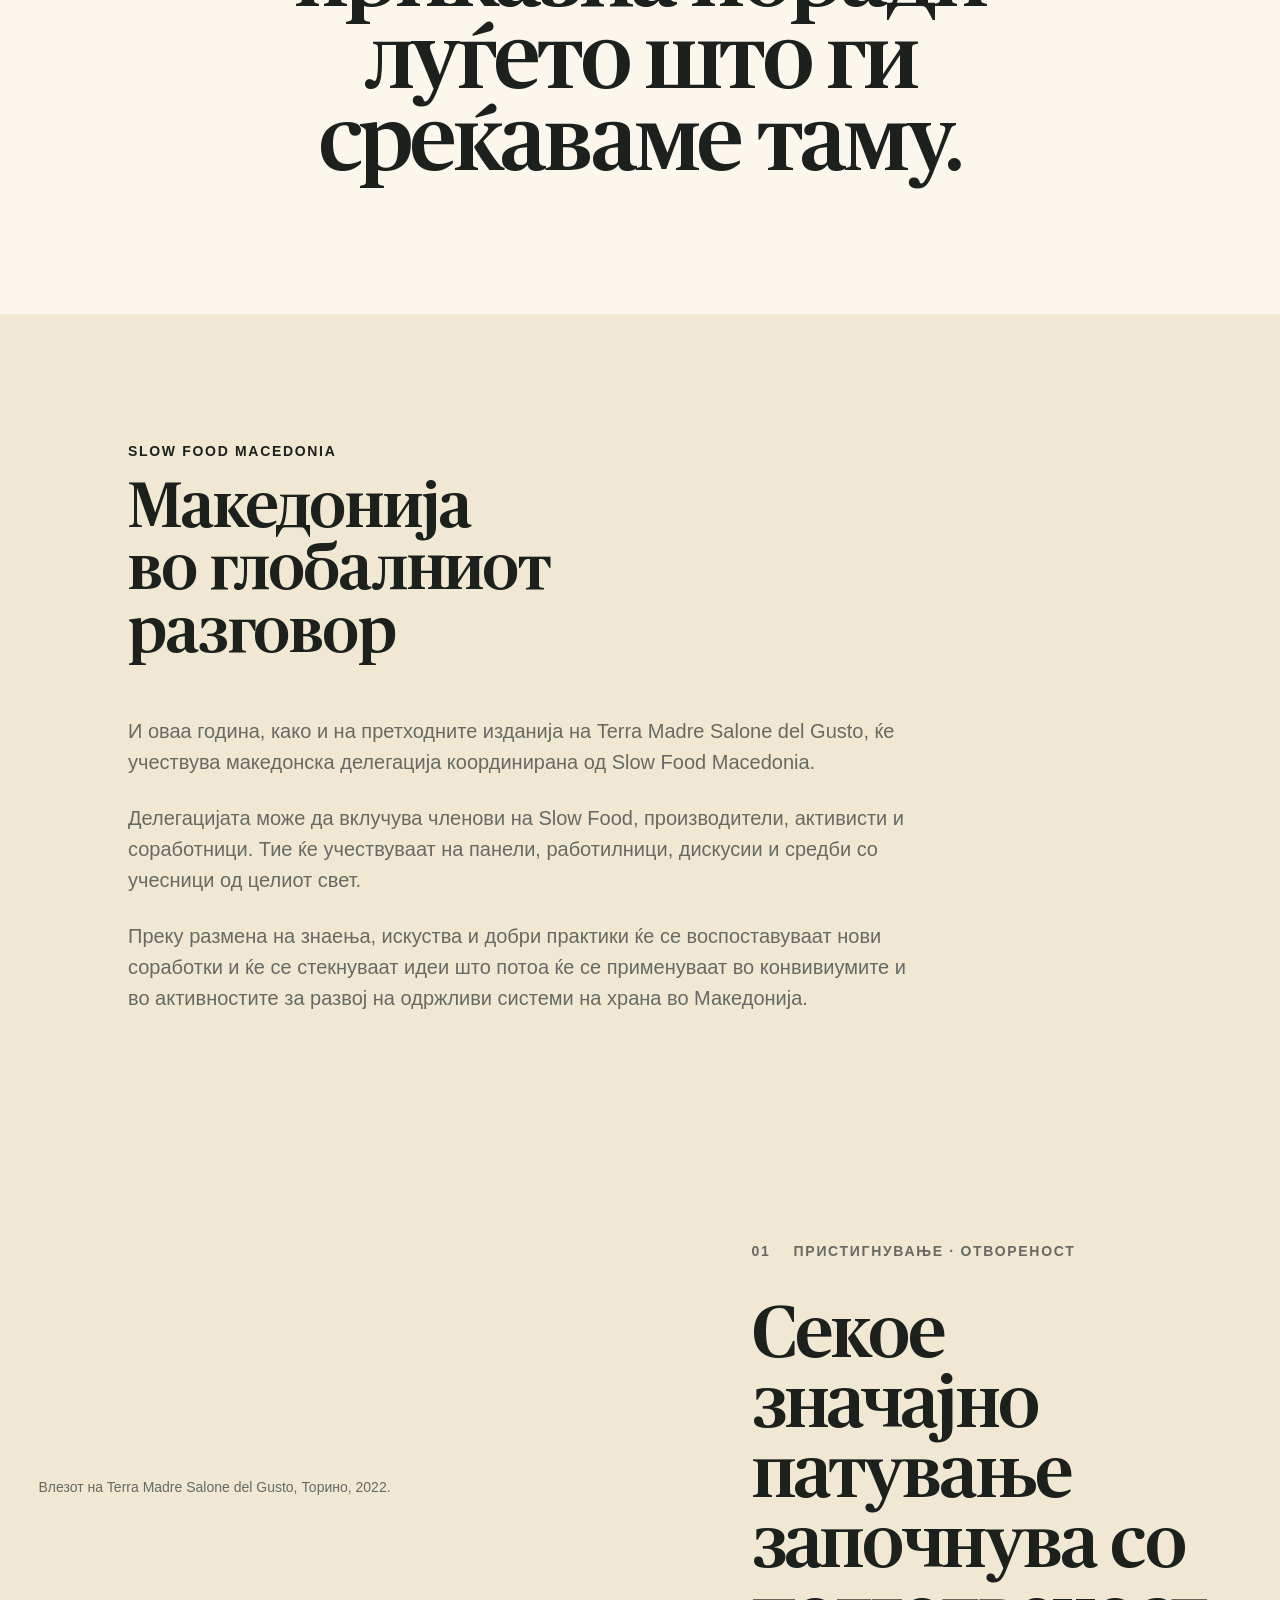
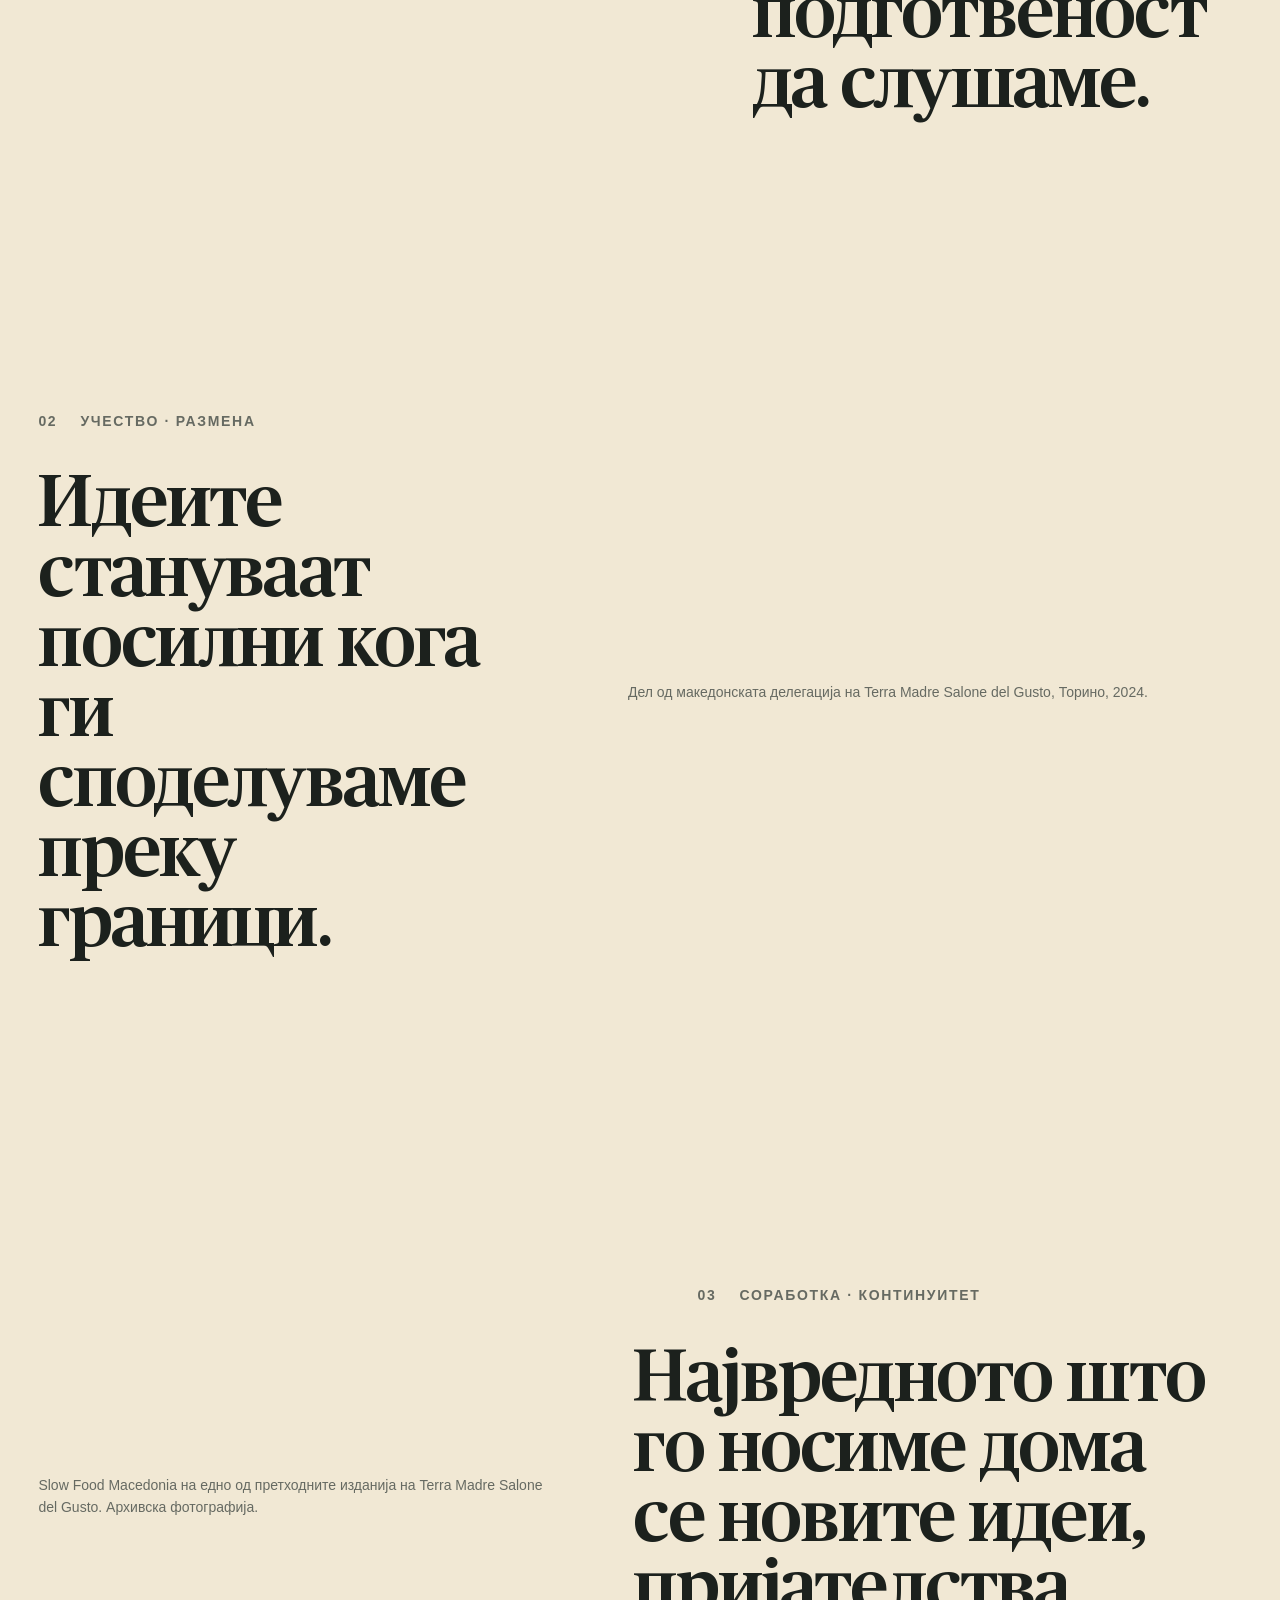
==== commit ec71c6ca: "Add Microsoft Clarity" ====
--- a/index.html
+++ b/index.html
@@ -9,6 +9,13 @@
   gtag('js', new Date());
 
   gtag('config', 'G-M9CDMPTJWB');
+</script>
+<script type="text/javascript">
+    (function(c,l,a,r,i,t,y){
+        c[a]=c[a]||function(){(c[a].q=c[a].q||[]).push(arguments)};
+        t=l.createElement(r);t.async=1;t.src="https://www.clarity.ms/tag/"+i;
+        y=l.getElementsByTagName(r)[0];y.parentNode.insertBefore(t,y);
+    })(window, document, "clarity", "script", "xs8sid5qyp");
 </script>
   <meta charset="utf-8">
   <meta name="viewport" content="width=device-width, initial-scale=1">
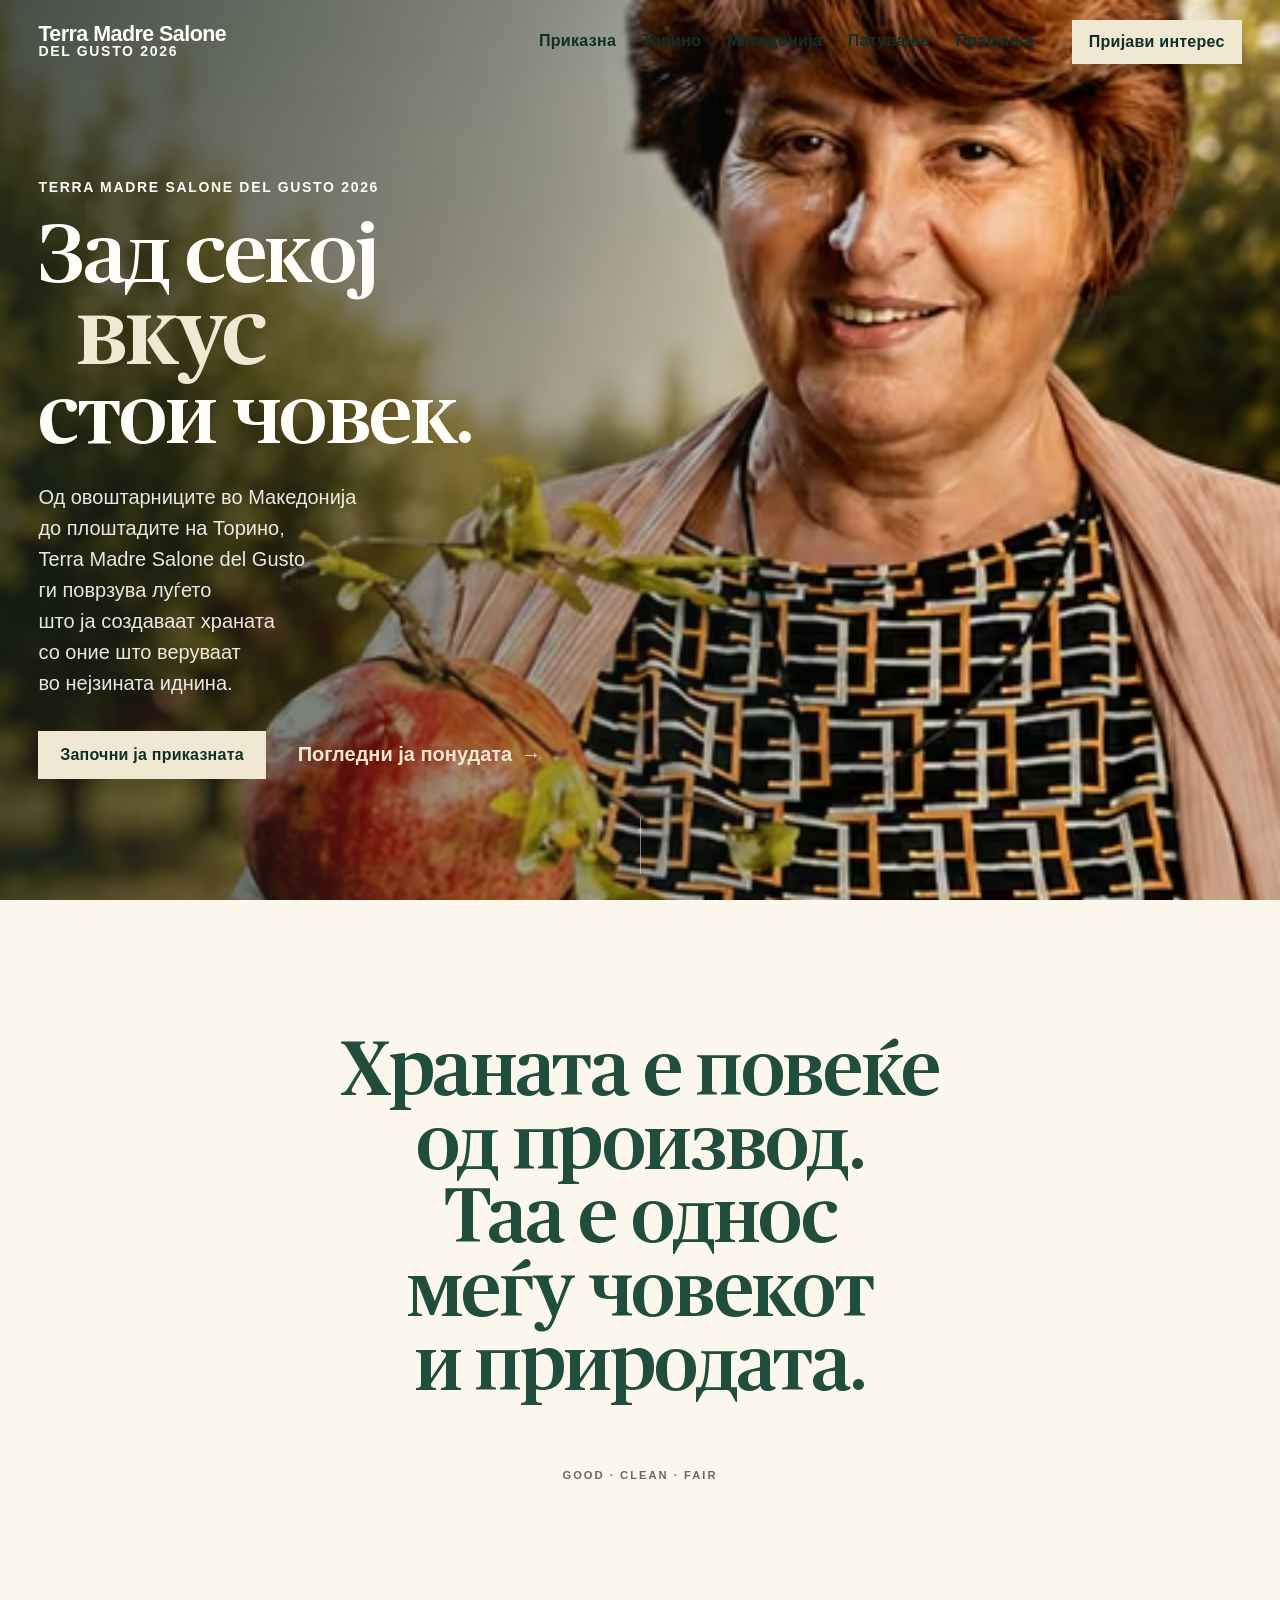
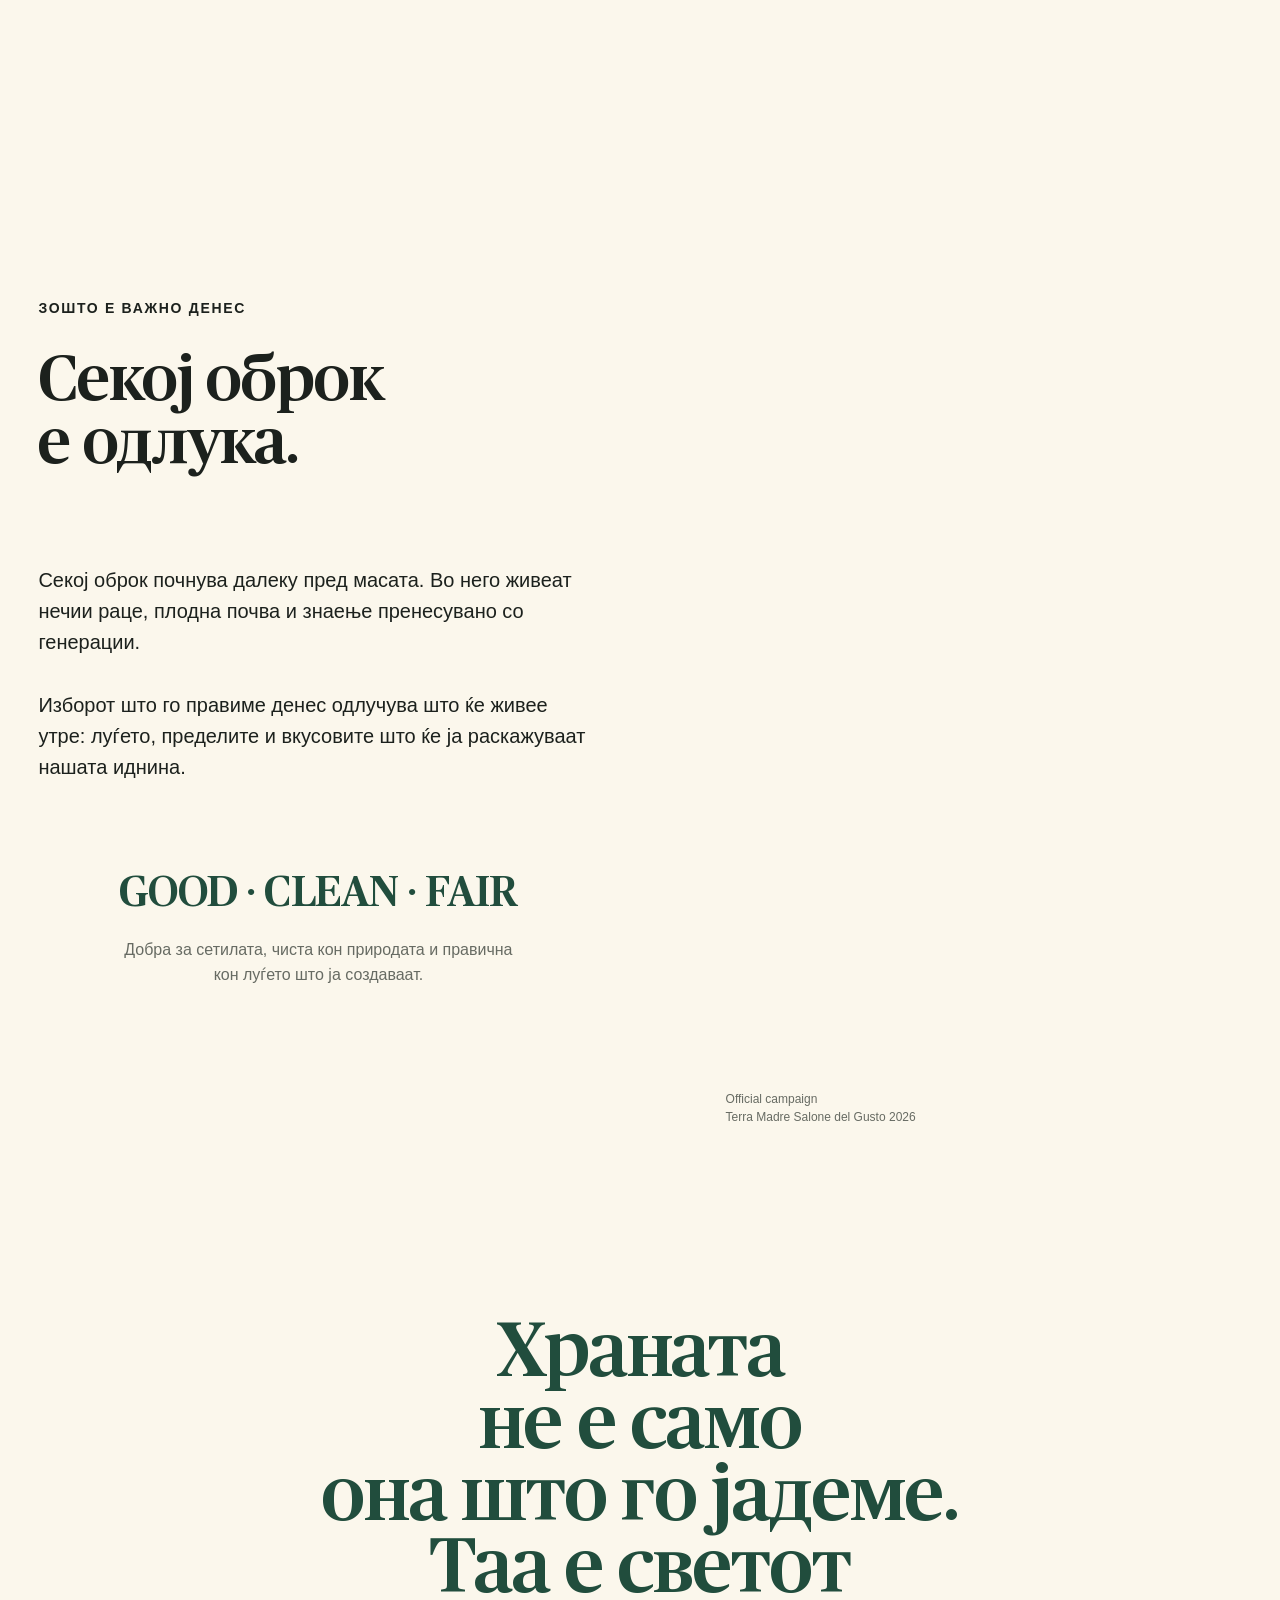
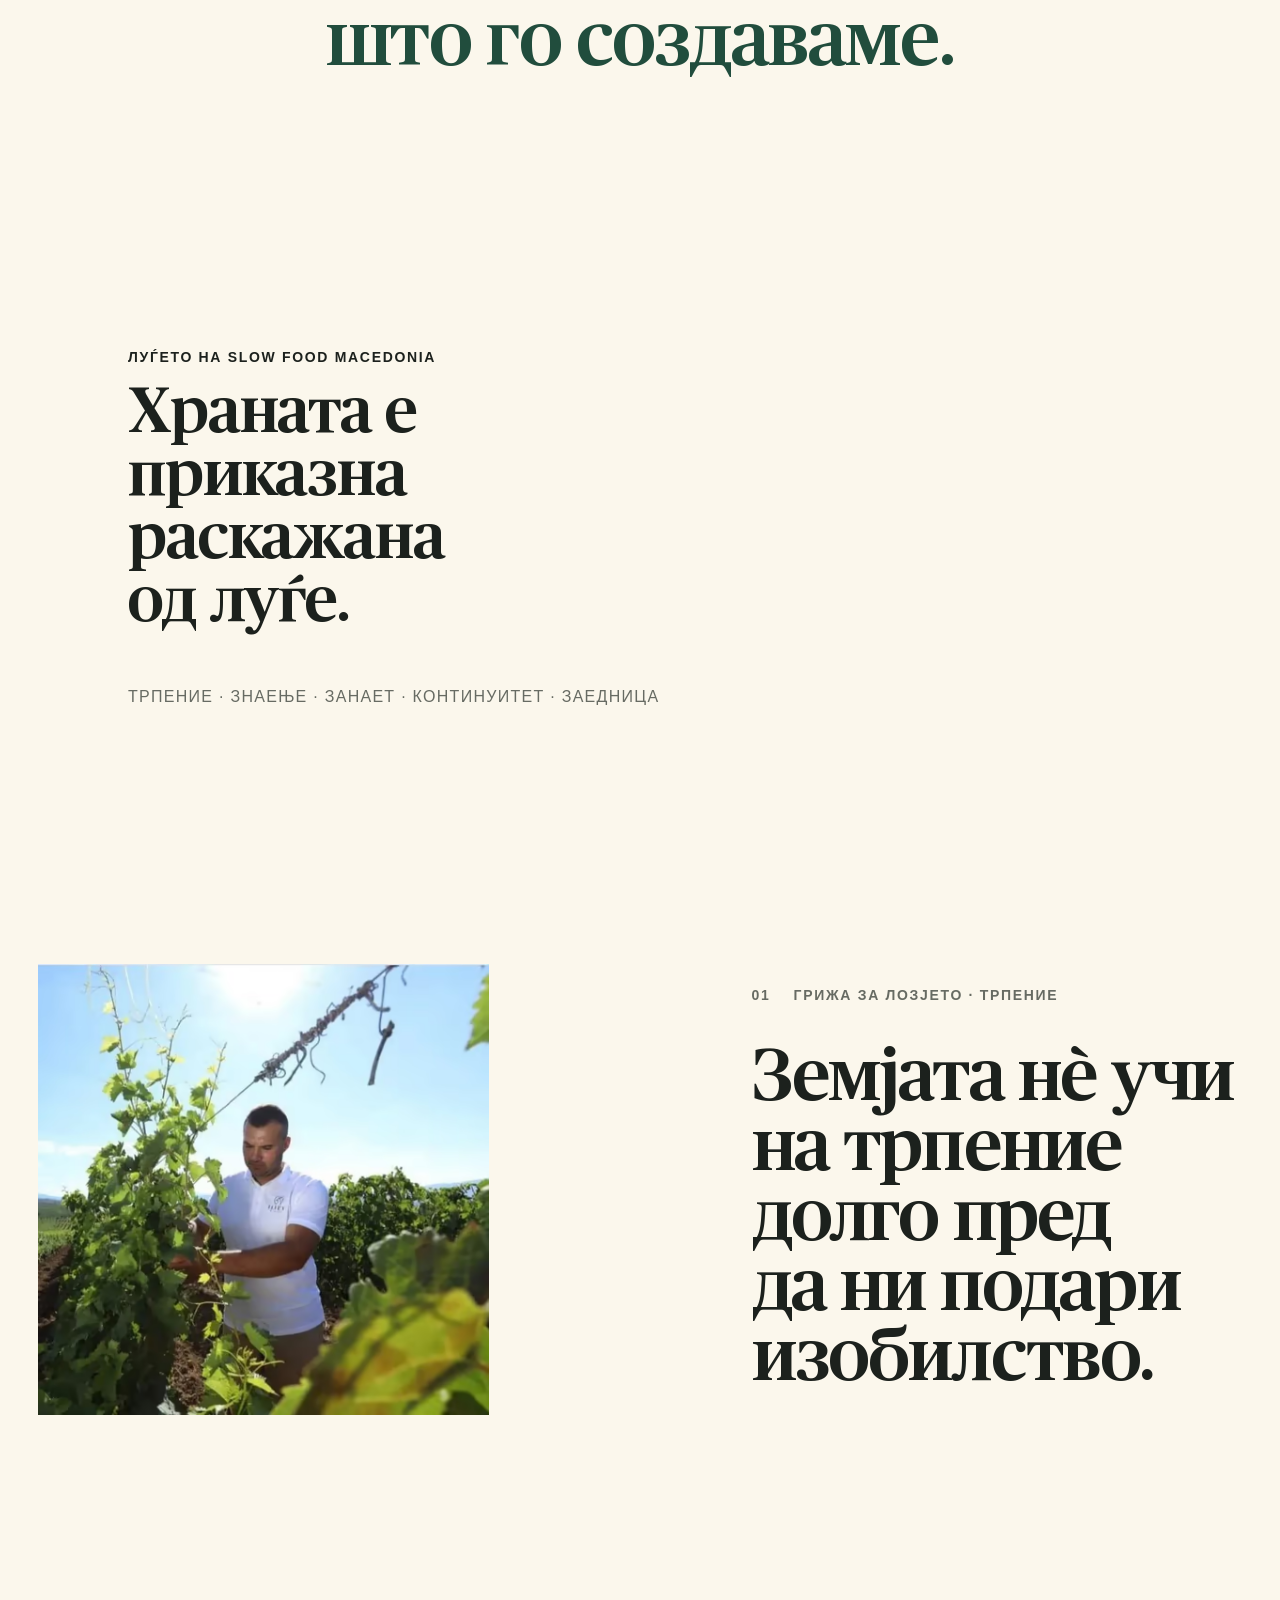
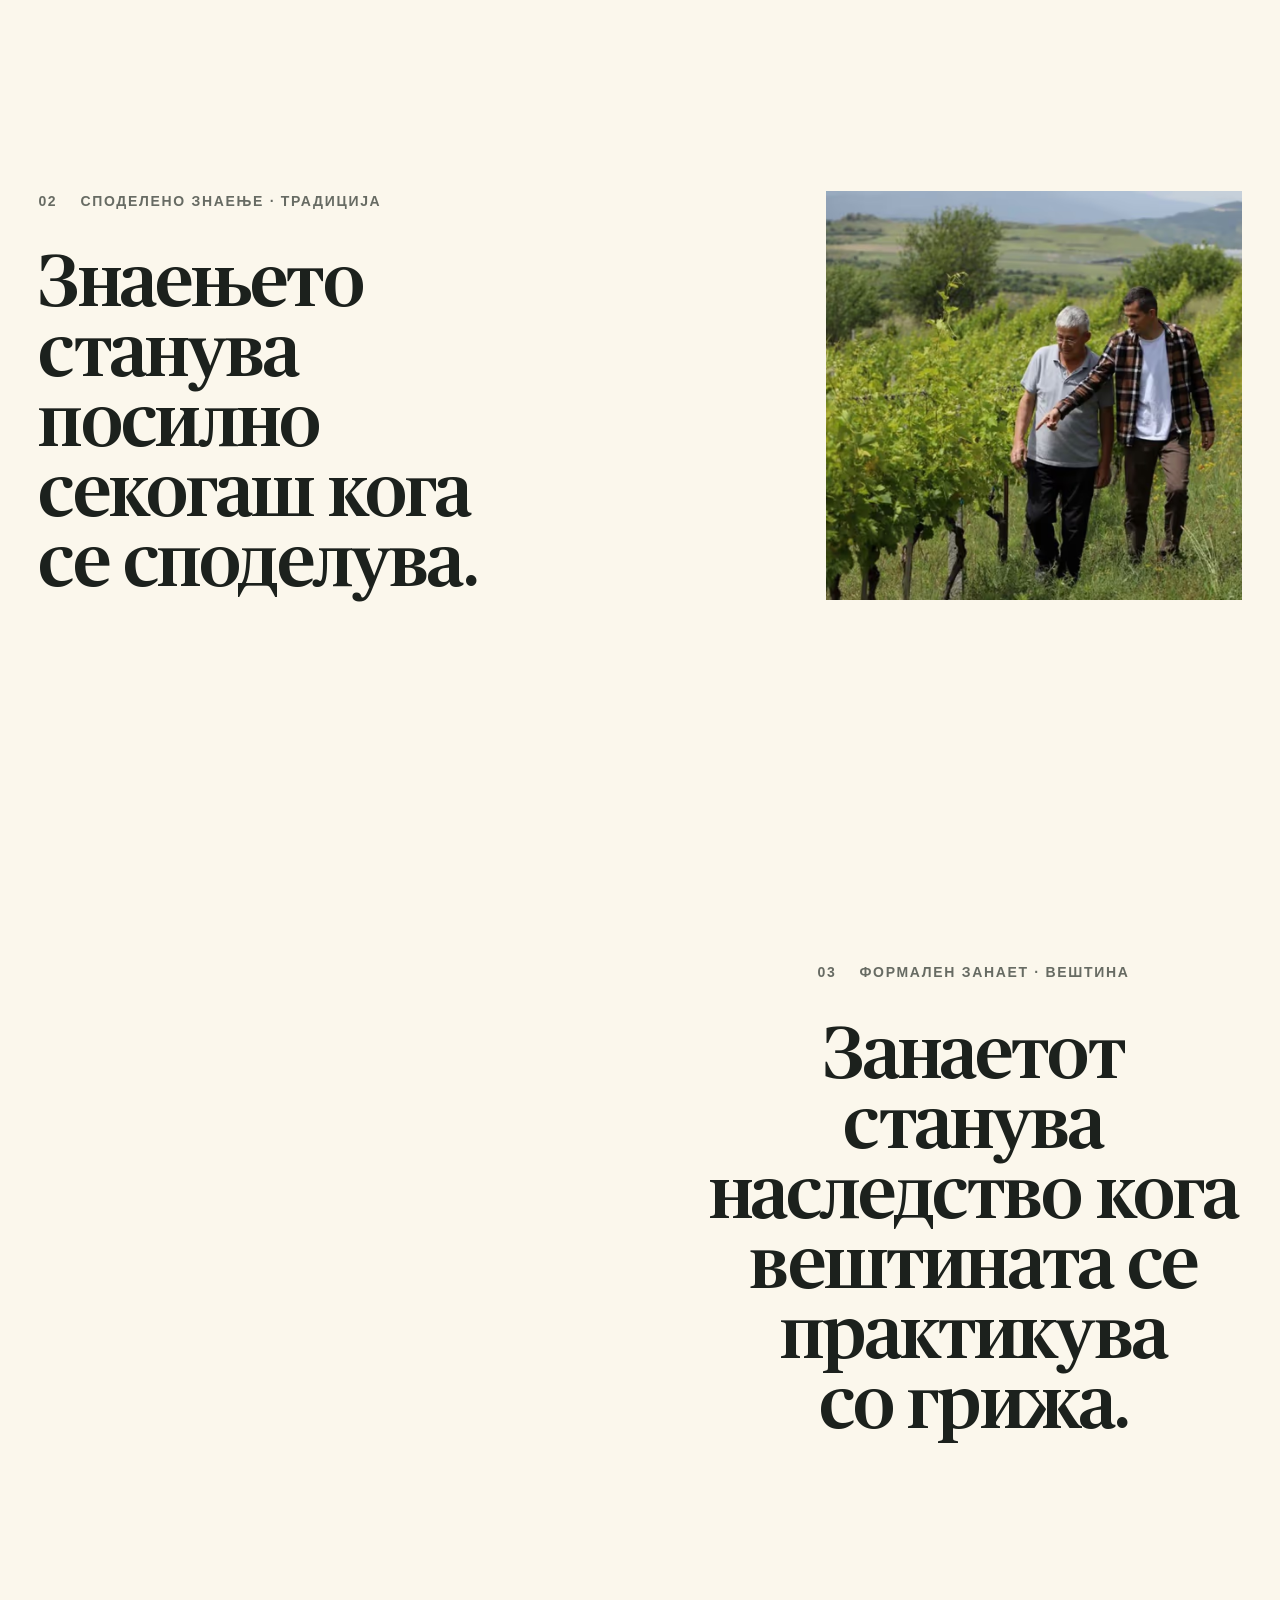
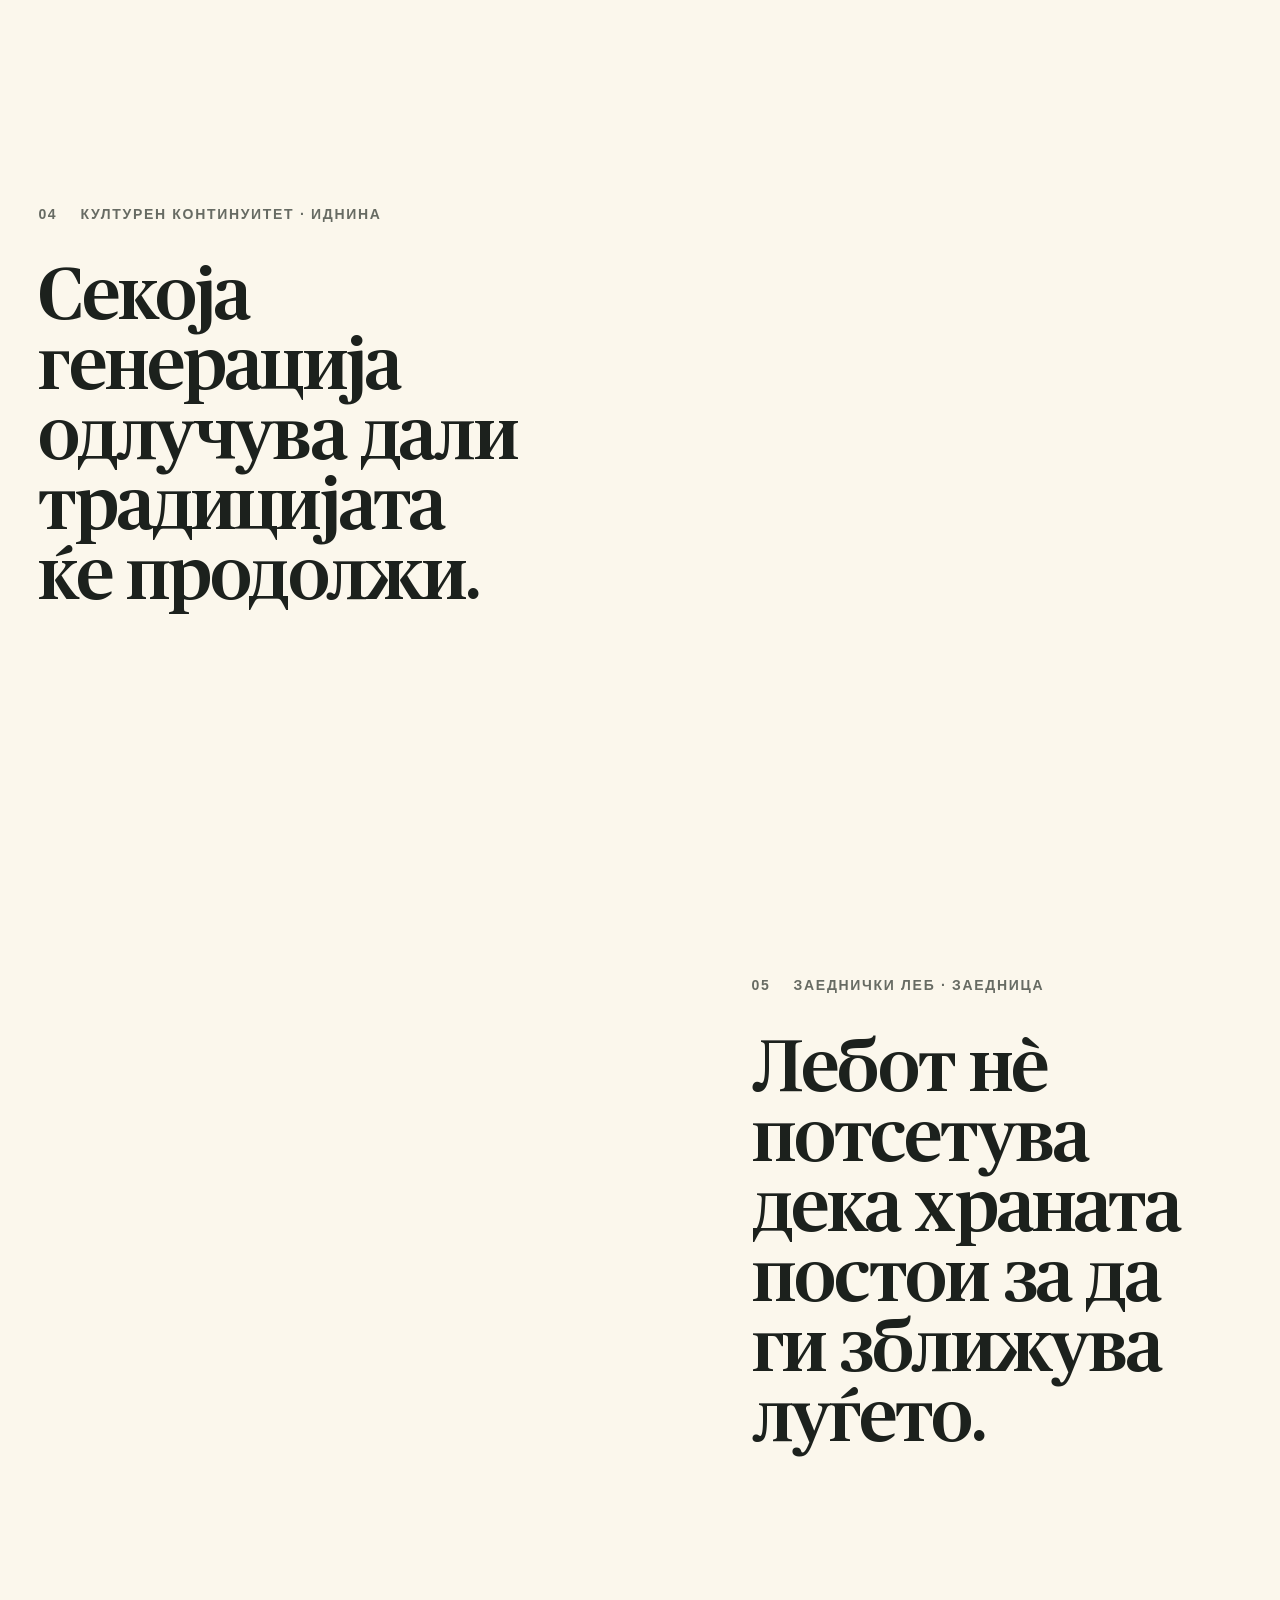
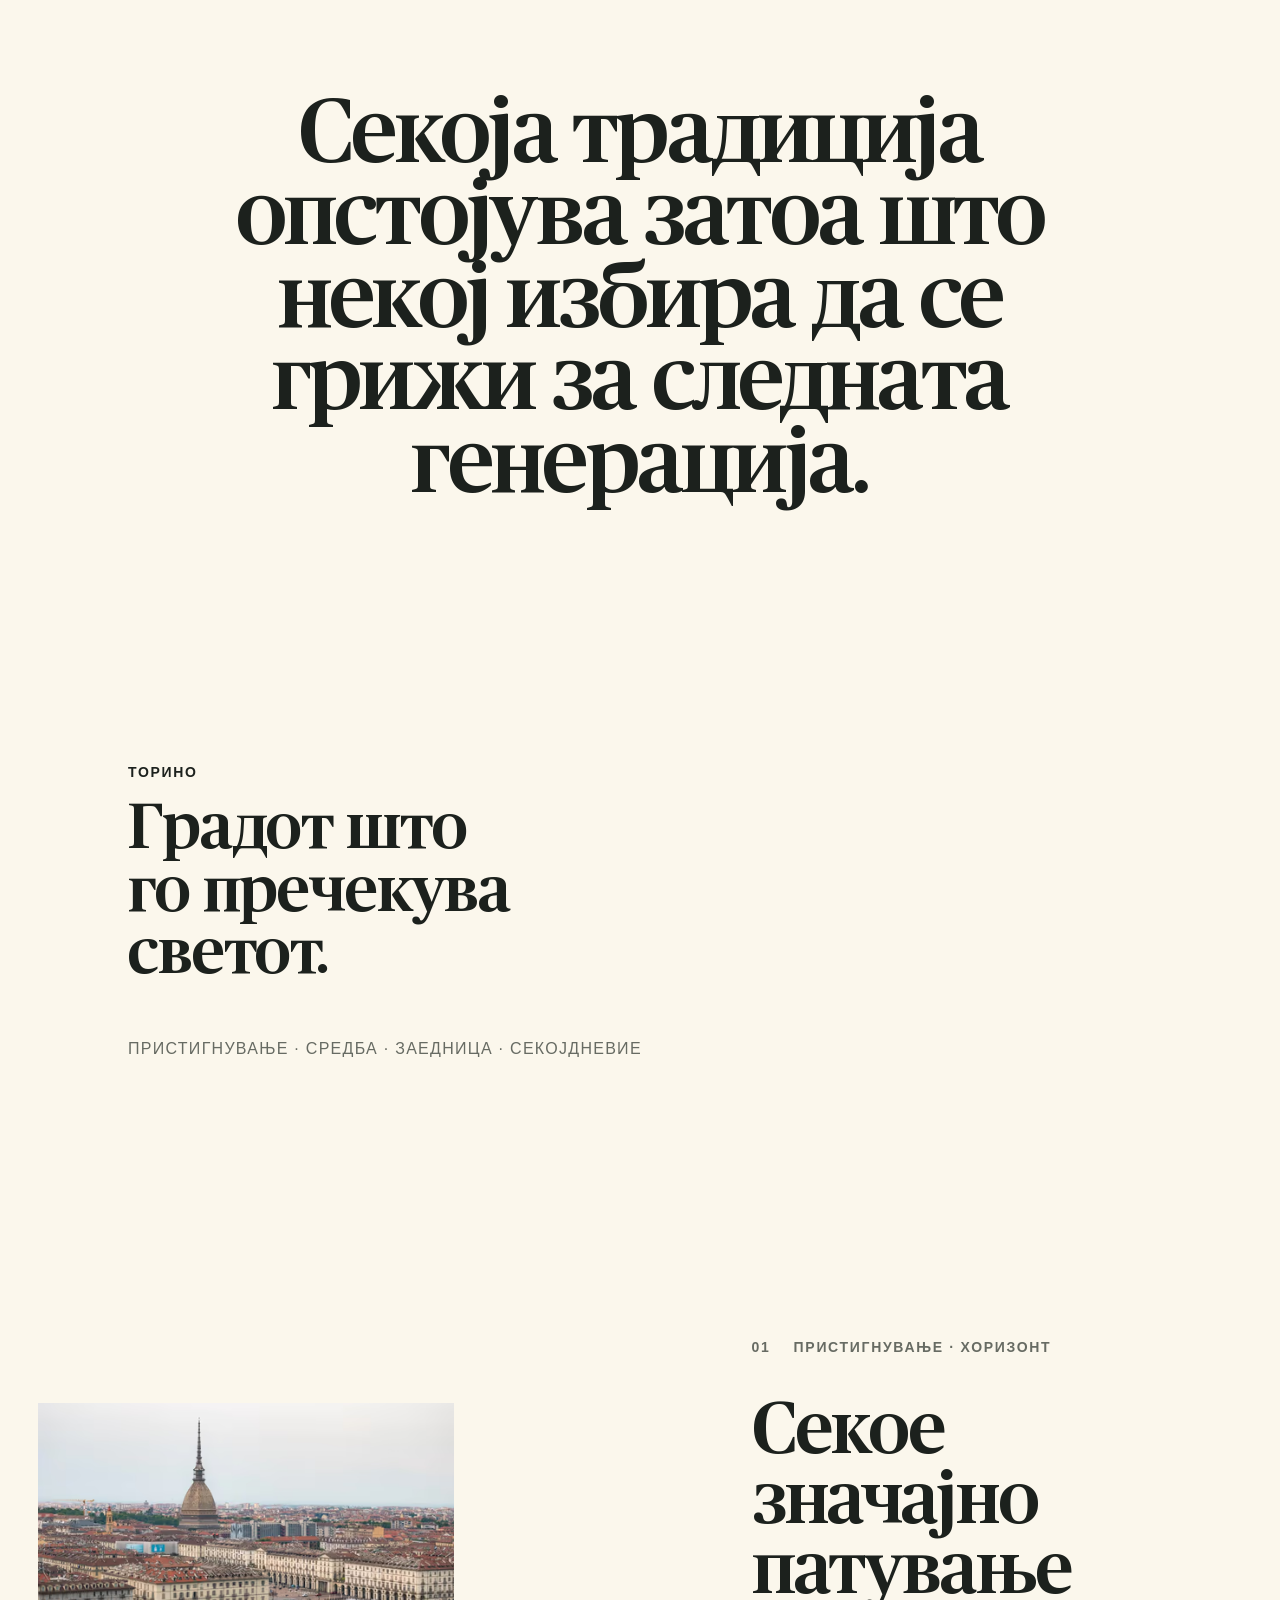
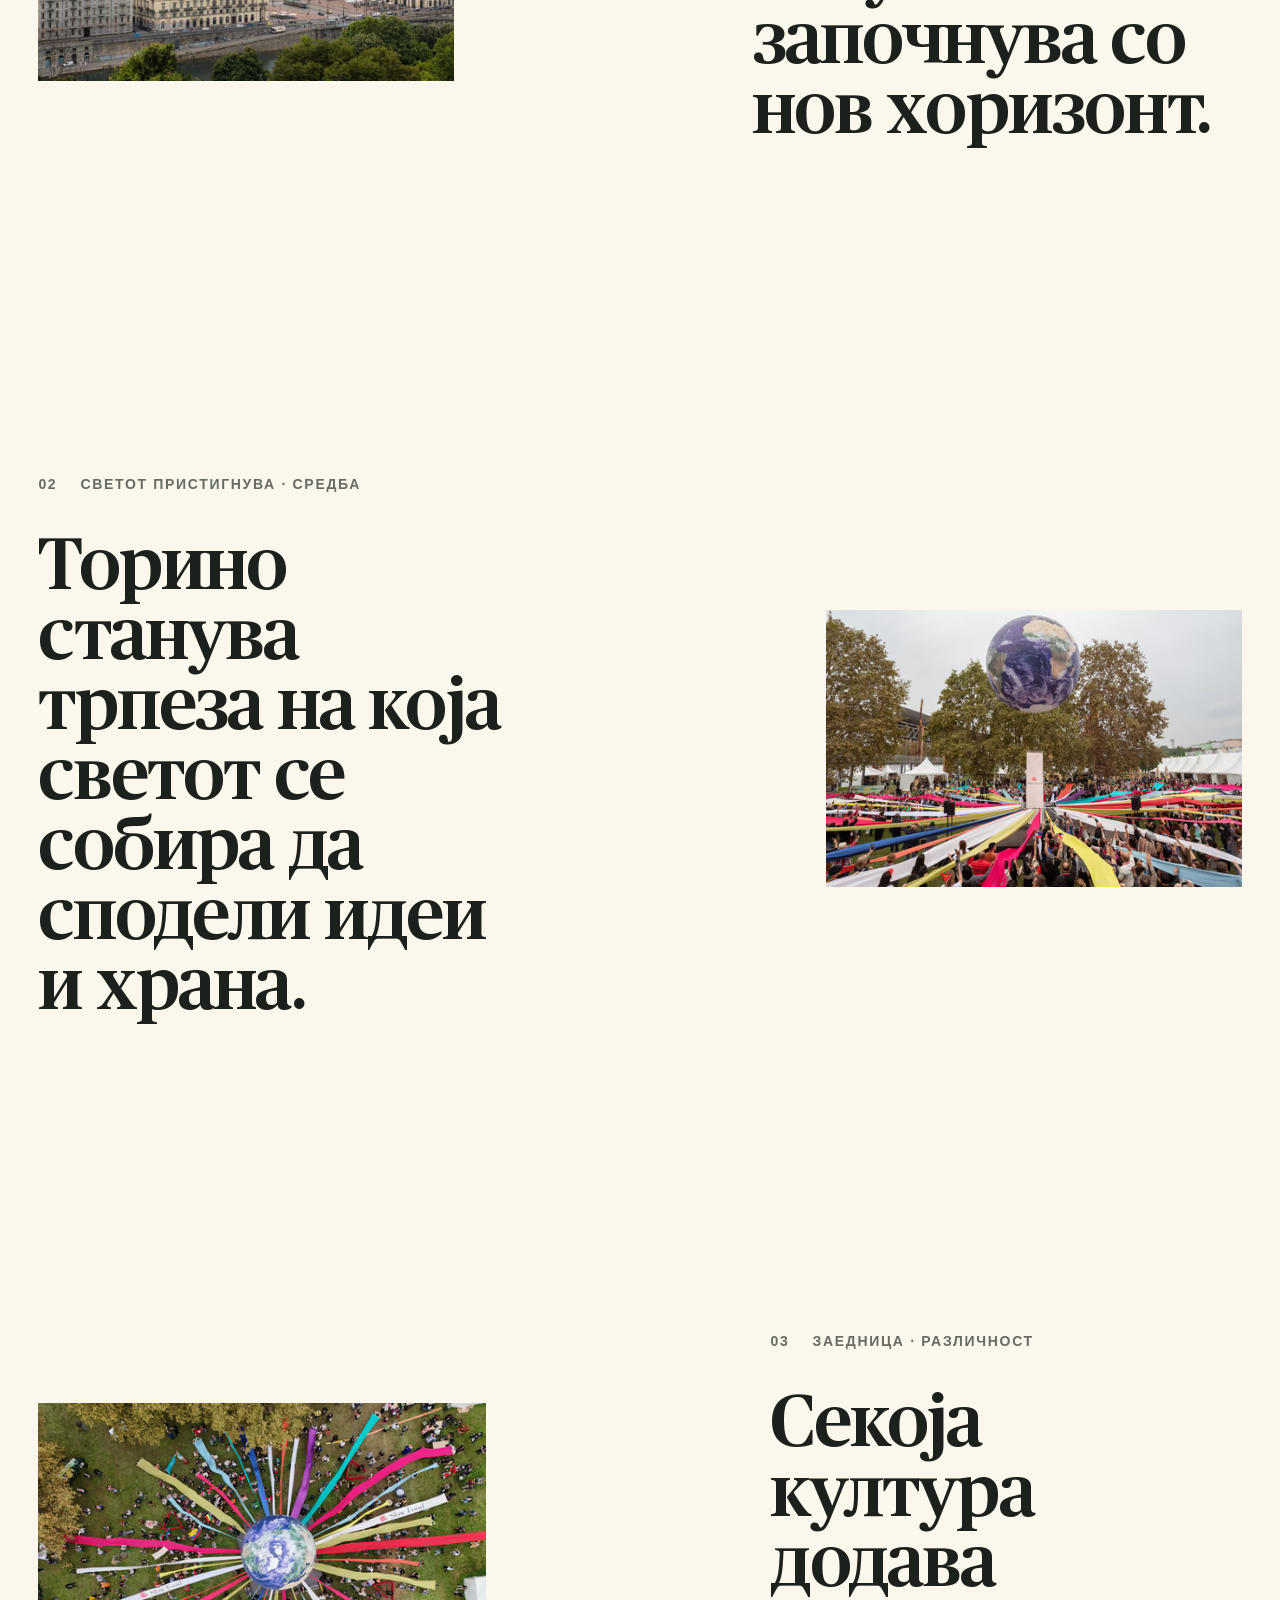
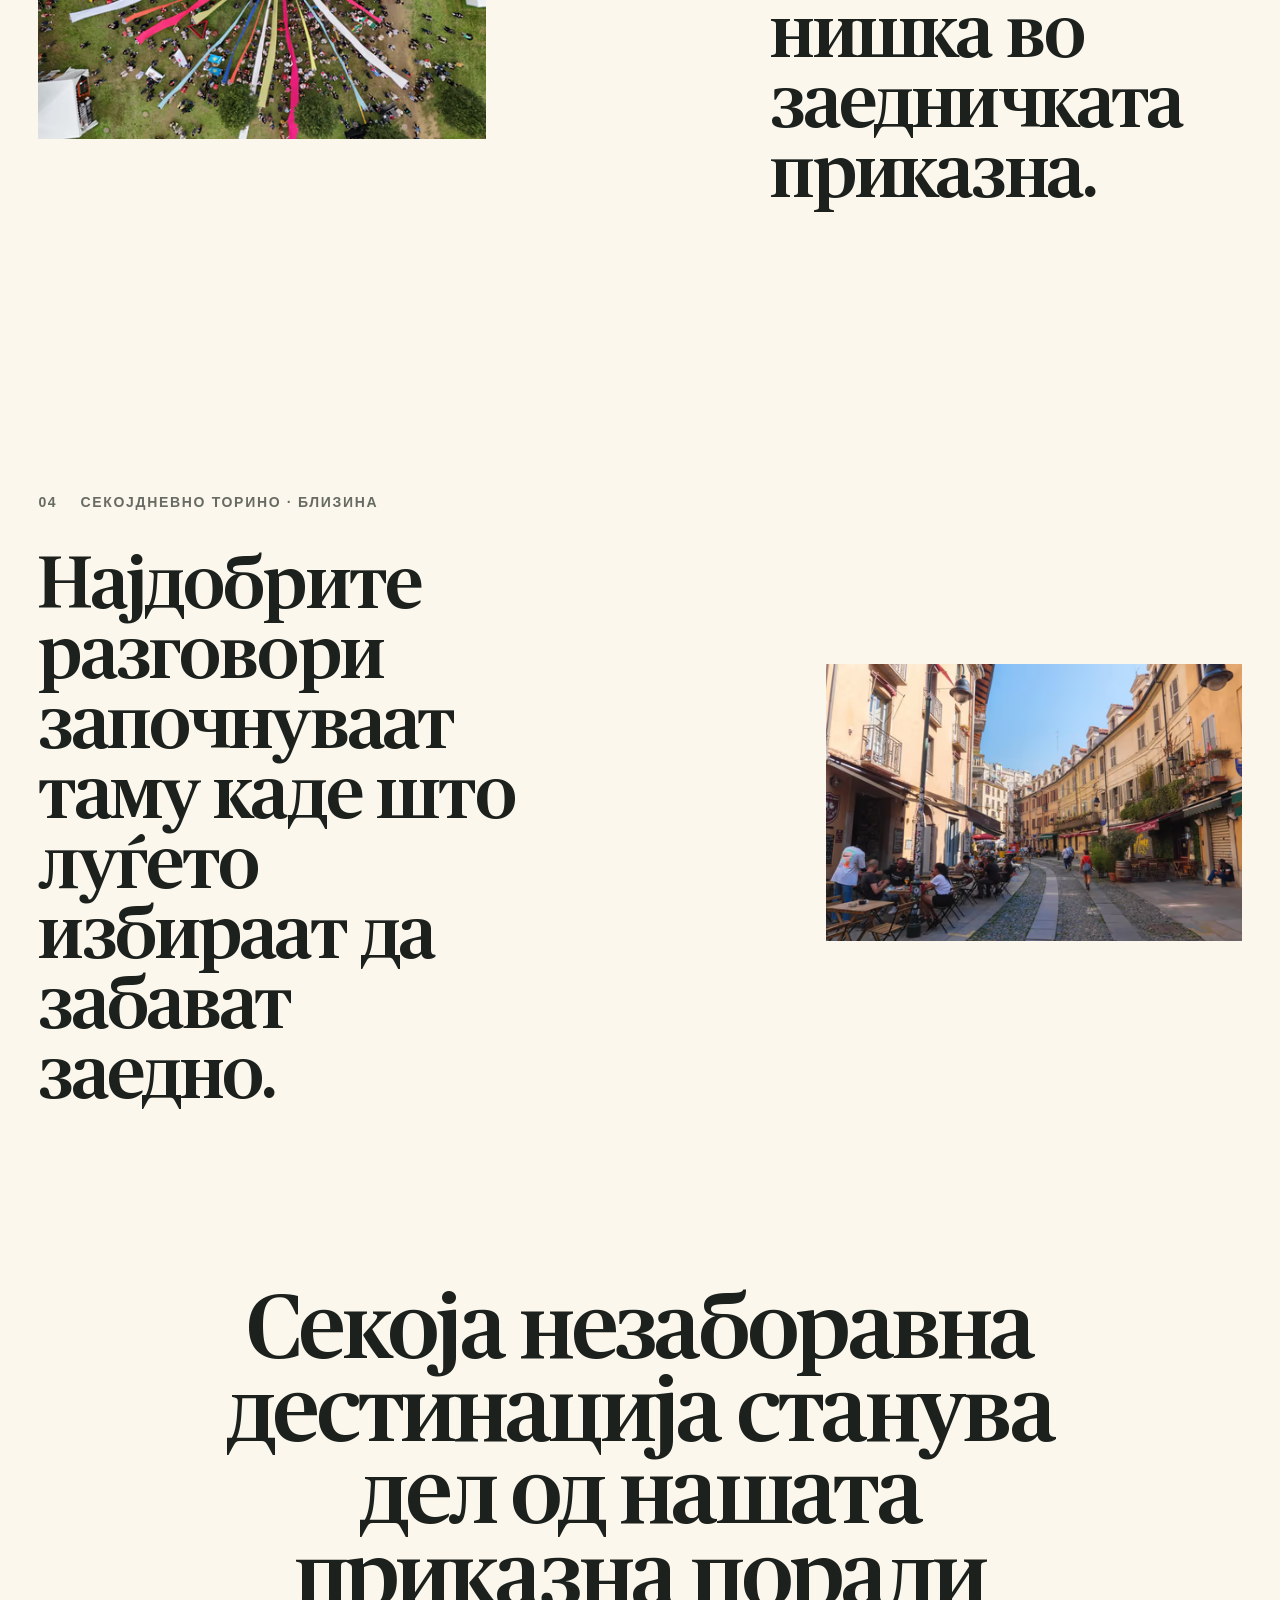
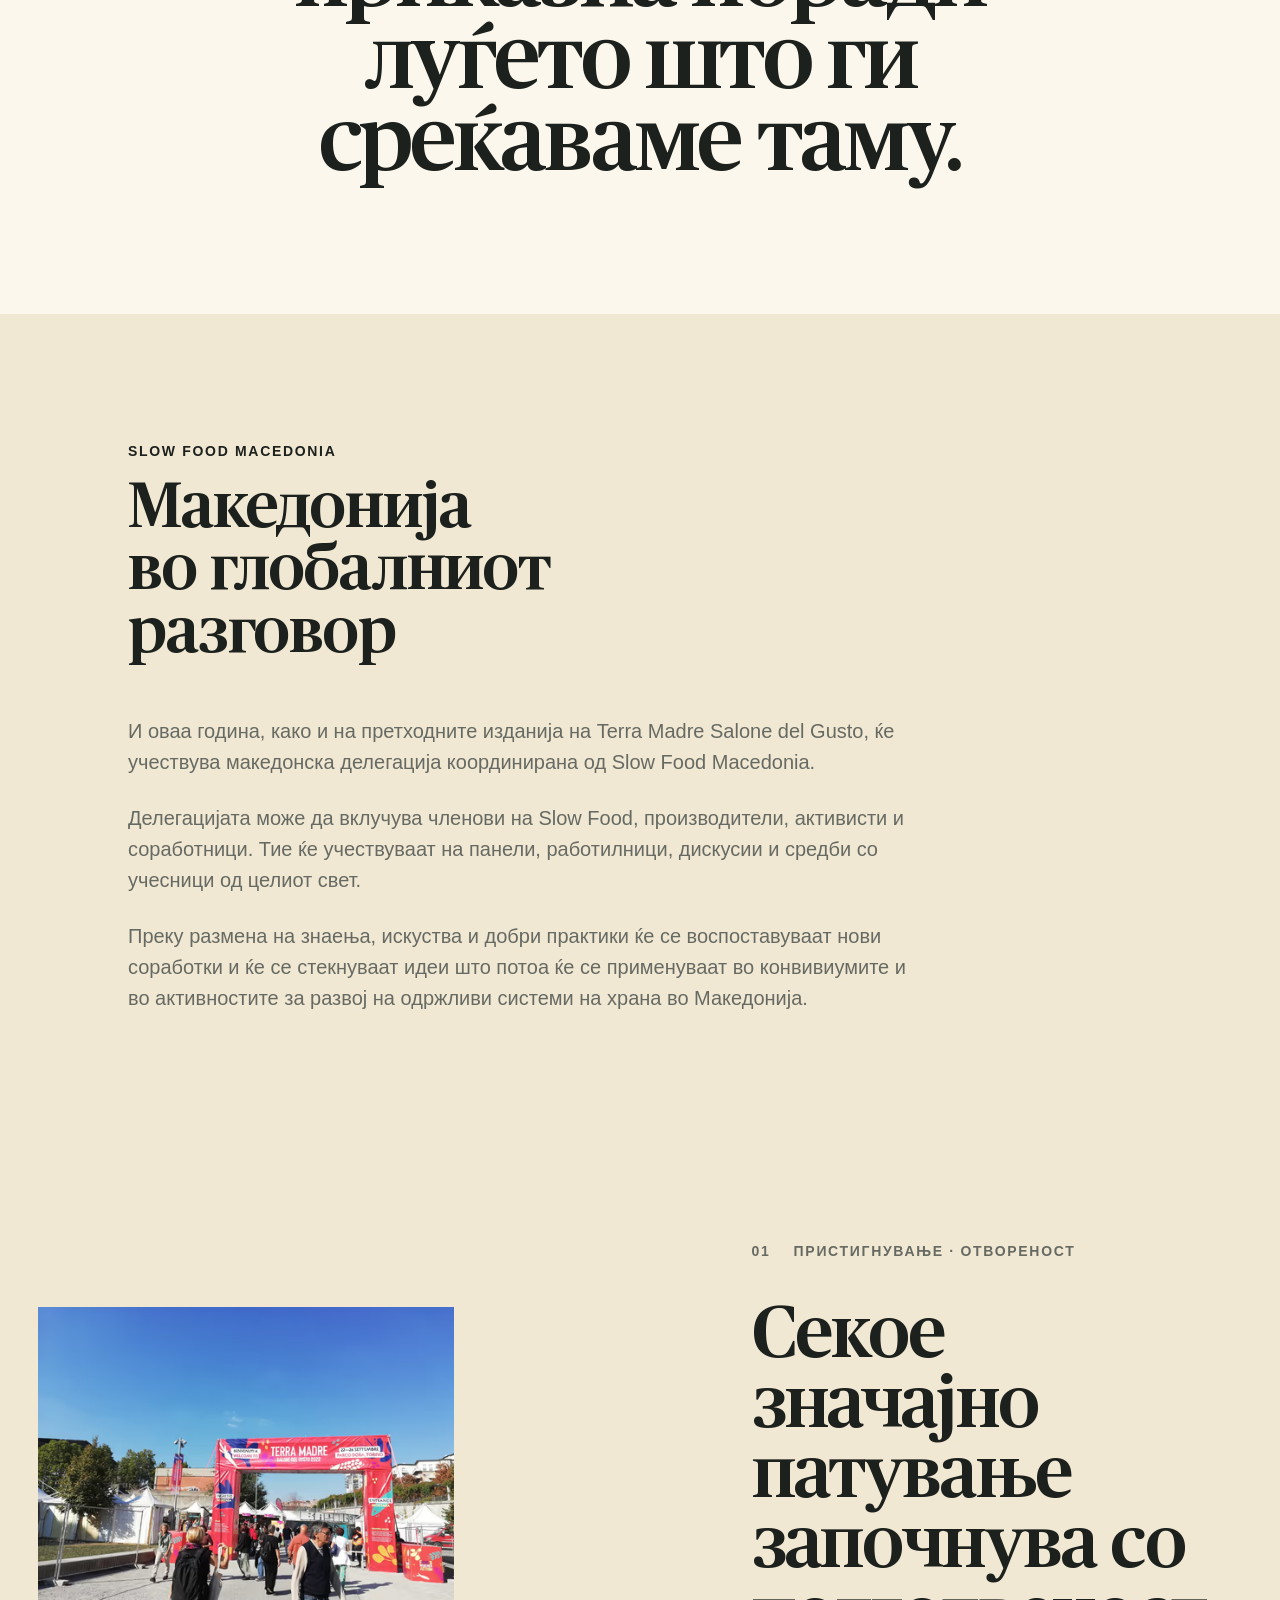
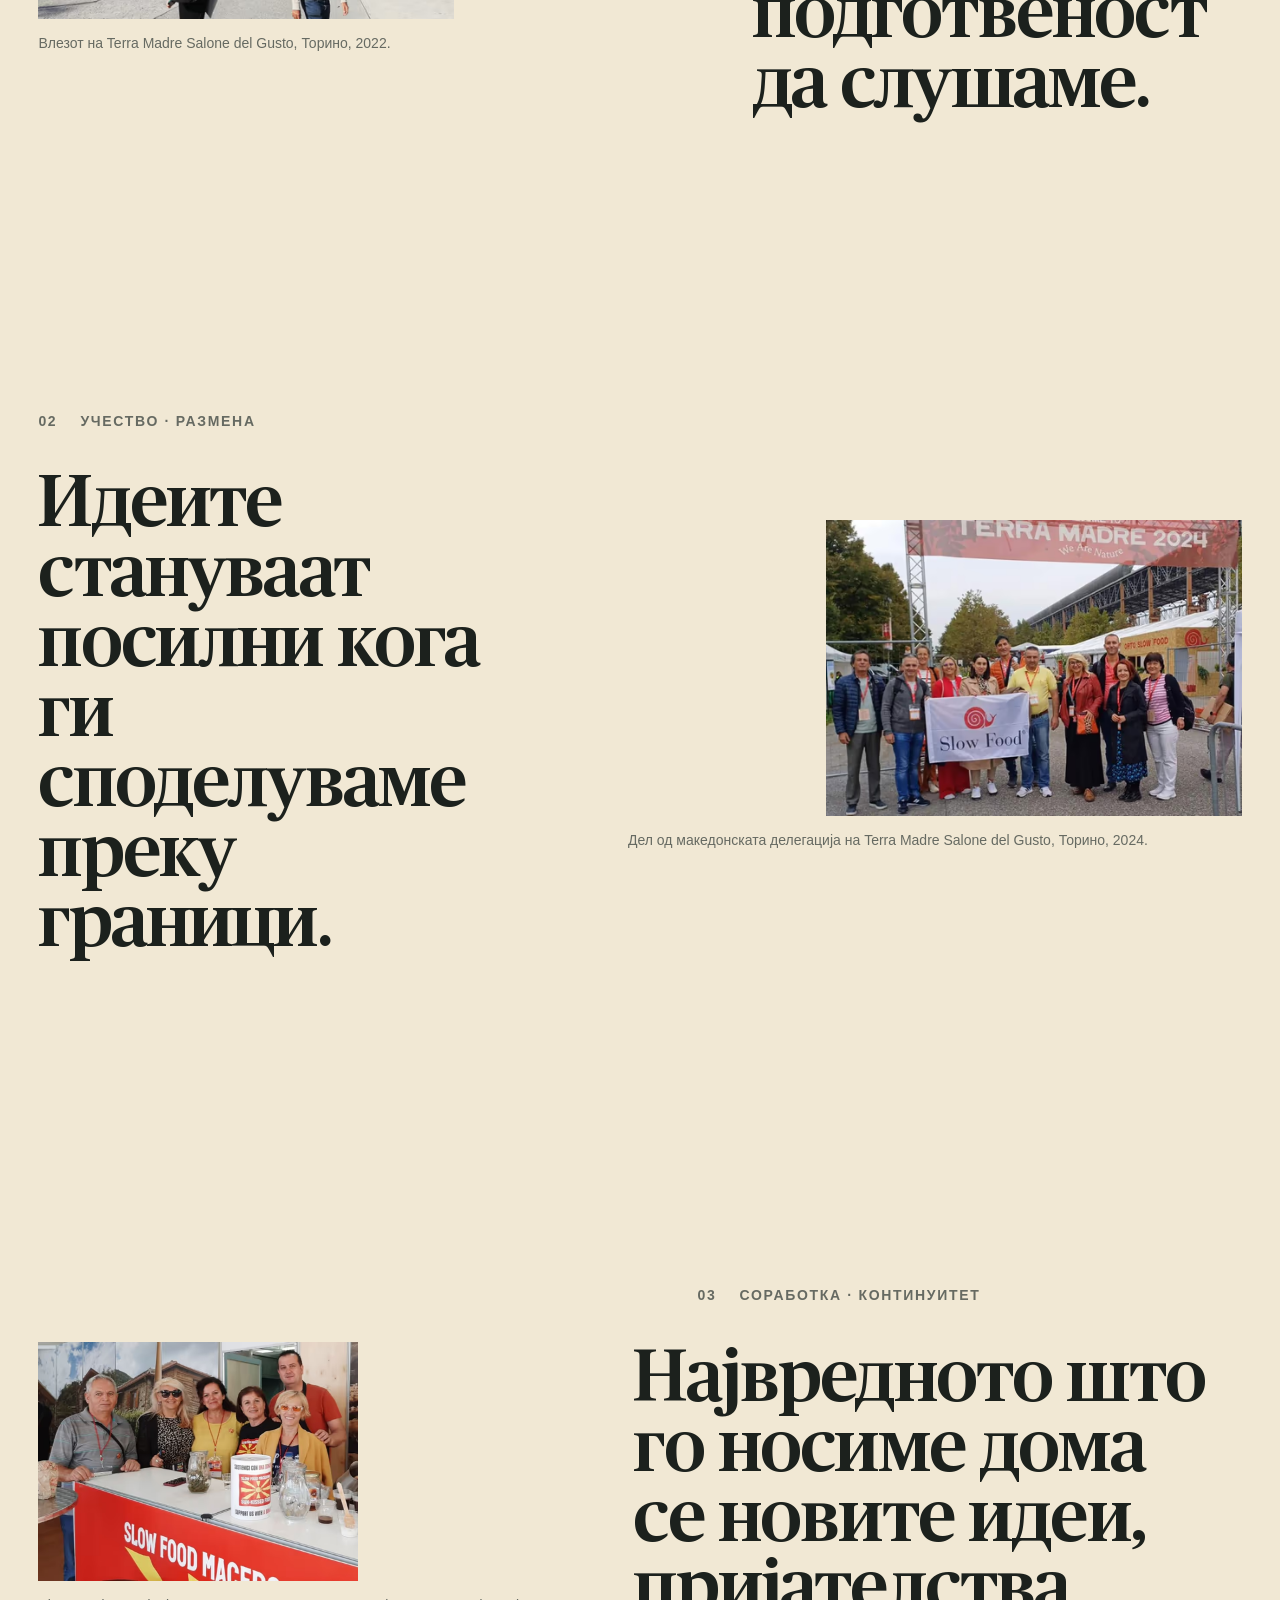
==== commit 6abced8d: "Update Open Graph image" ====
--- a/index.html
+++ b/index.html
@@ -32,7 +32,7 @@
   <meta property="og:url" content="https://terramadre2026.org/">
   <meta property="og:locale" content="mk_MK">
   <meta property="og:site_name" content="Terra Madre Salone del Gusto 2026 — Македонија">
-  <meta property="og:image" content="https://terramadre2026.org/assets/images/social/og-terramadre2026.jpg">
+  <meta property="og:image" content="https://terramadre2026.org/assets/images/og/terramadre2026-og.jpg">
   <meta property="og:image:width" content="1200">
   <meta property="og:image:height" content="630">
   <meta property="og:image:alt" content="Кампањски визуел за Terra Madre Salone del Gusto 2026 со портрети и прехранбен биодиверзитет.">
@@ -40,7 +40,7 @@
   <meta name="twitter:card" content="summary_large_image">
   <meta name="twitter:title" content="Terra Madre Salone del Gusto 2026 | Патување од Македонија">
   <meta name="twitter:description" content="Откријте го настанот во Торино и организираното патување од Македонија.">
-  <meta name="twitter:image" content="https://terramadre2026.org/assets/images/social/og-terramadre2026.jpg">
+  <meta name="twitter:image" content="https://terramadre2026.org/assets/images/og/terramadre2026-og.jpg">
   <meta name="twitter:image:alt" content="Кампањски визуел за Terra Madre Salone del Gusto 2026 со портрети и прехранбен биодиверзитет.">
 
   <link rel="preconnect" href="https://fonts.googleapis.com">
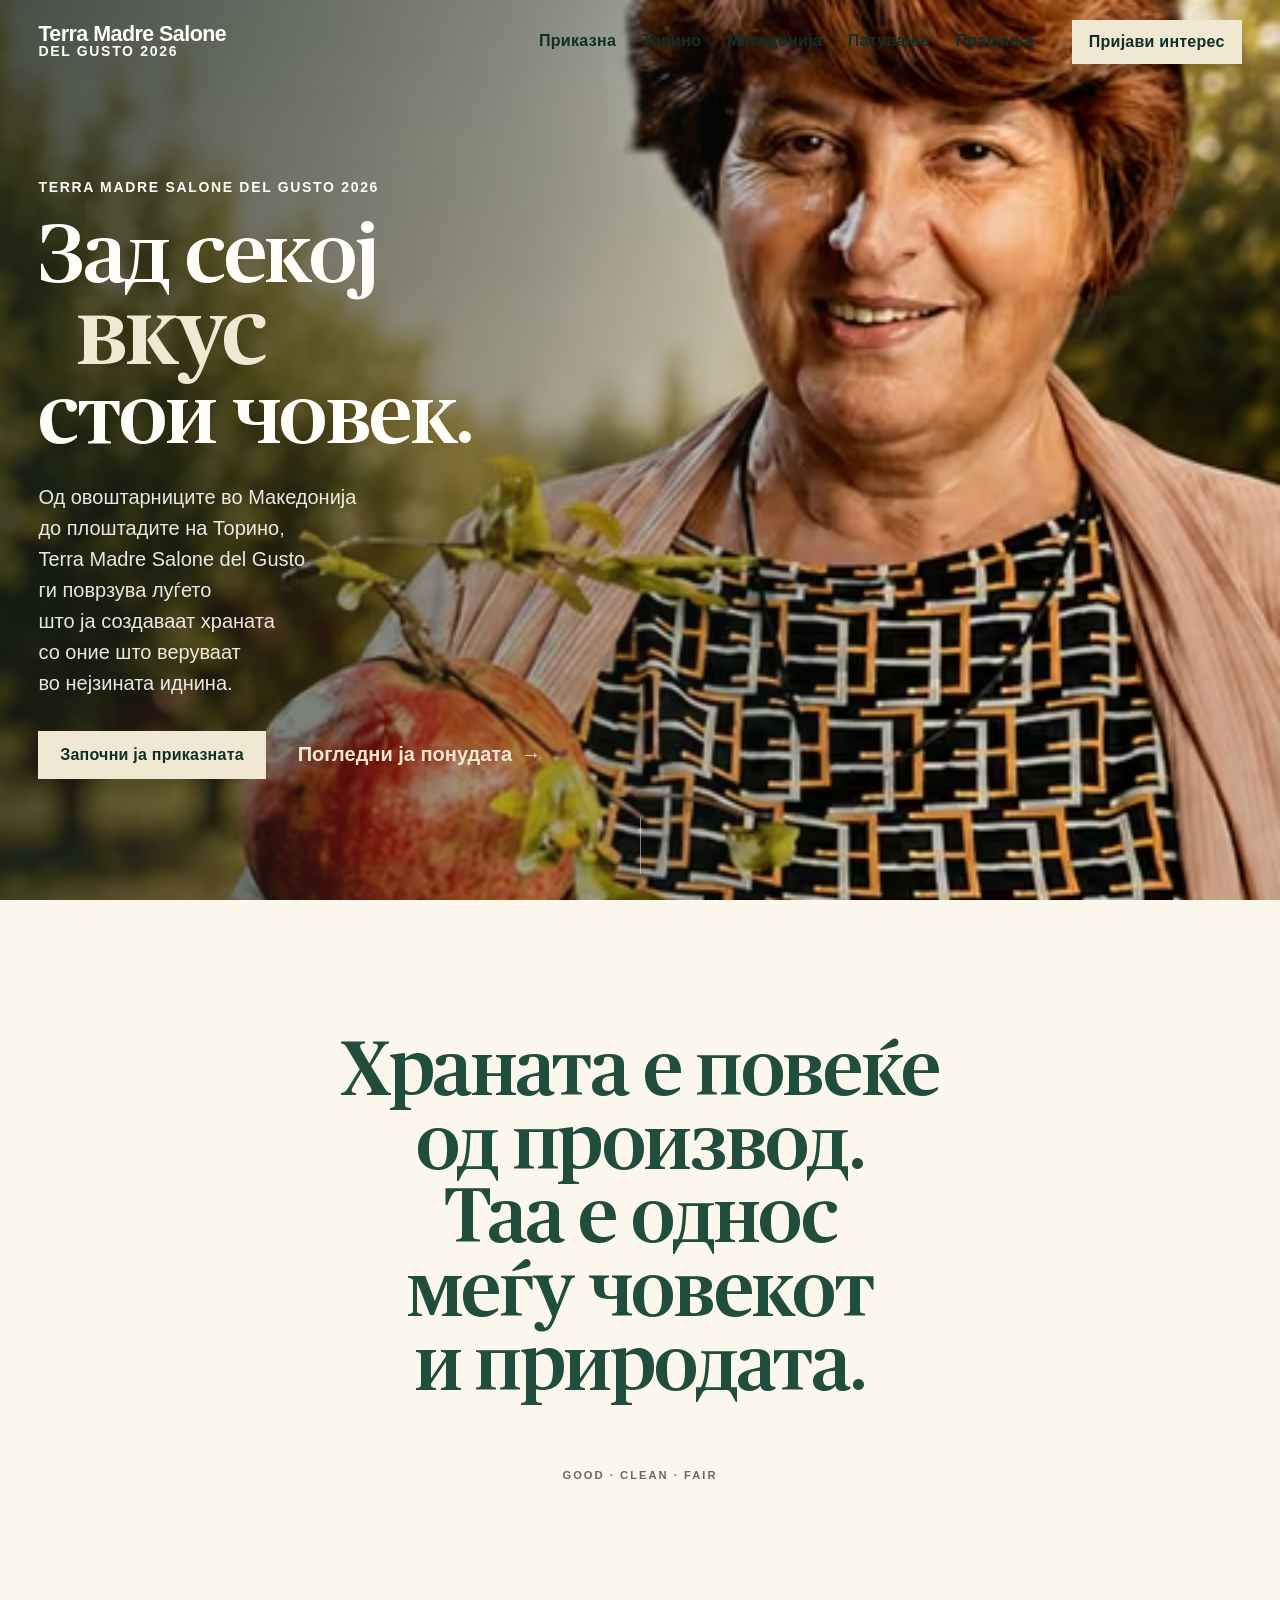
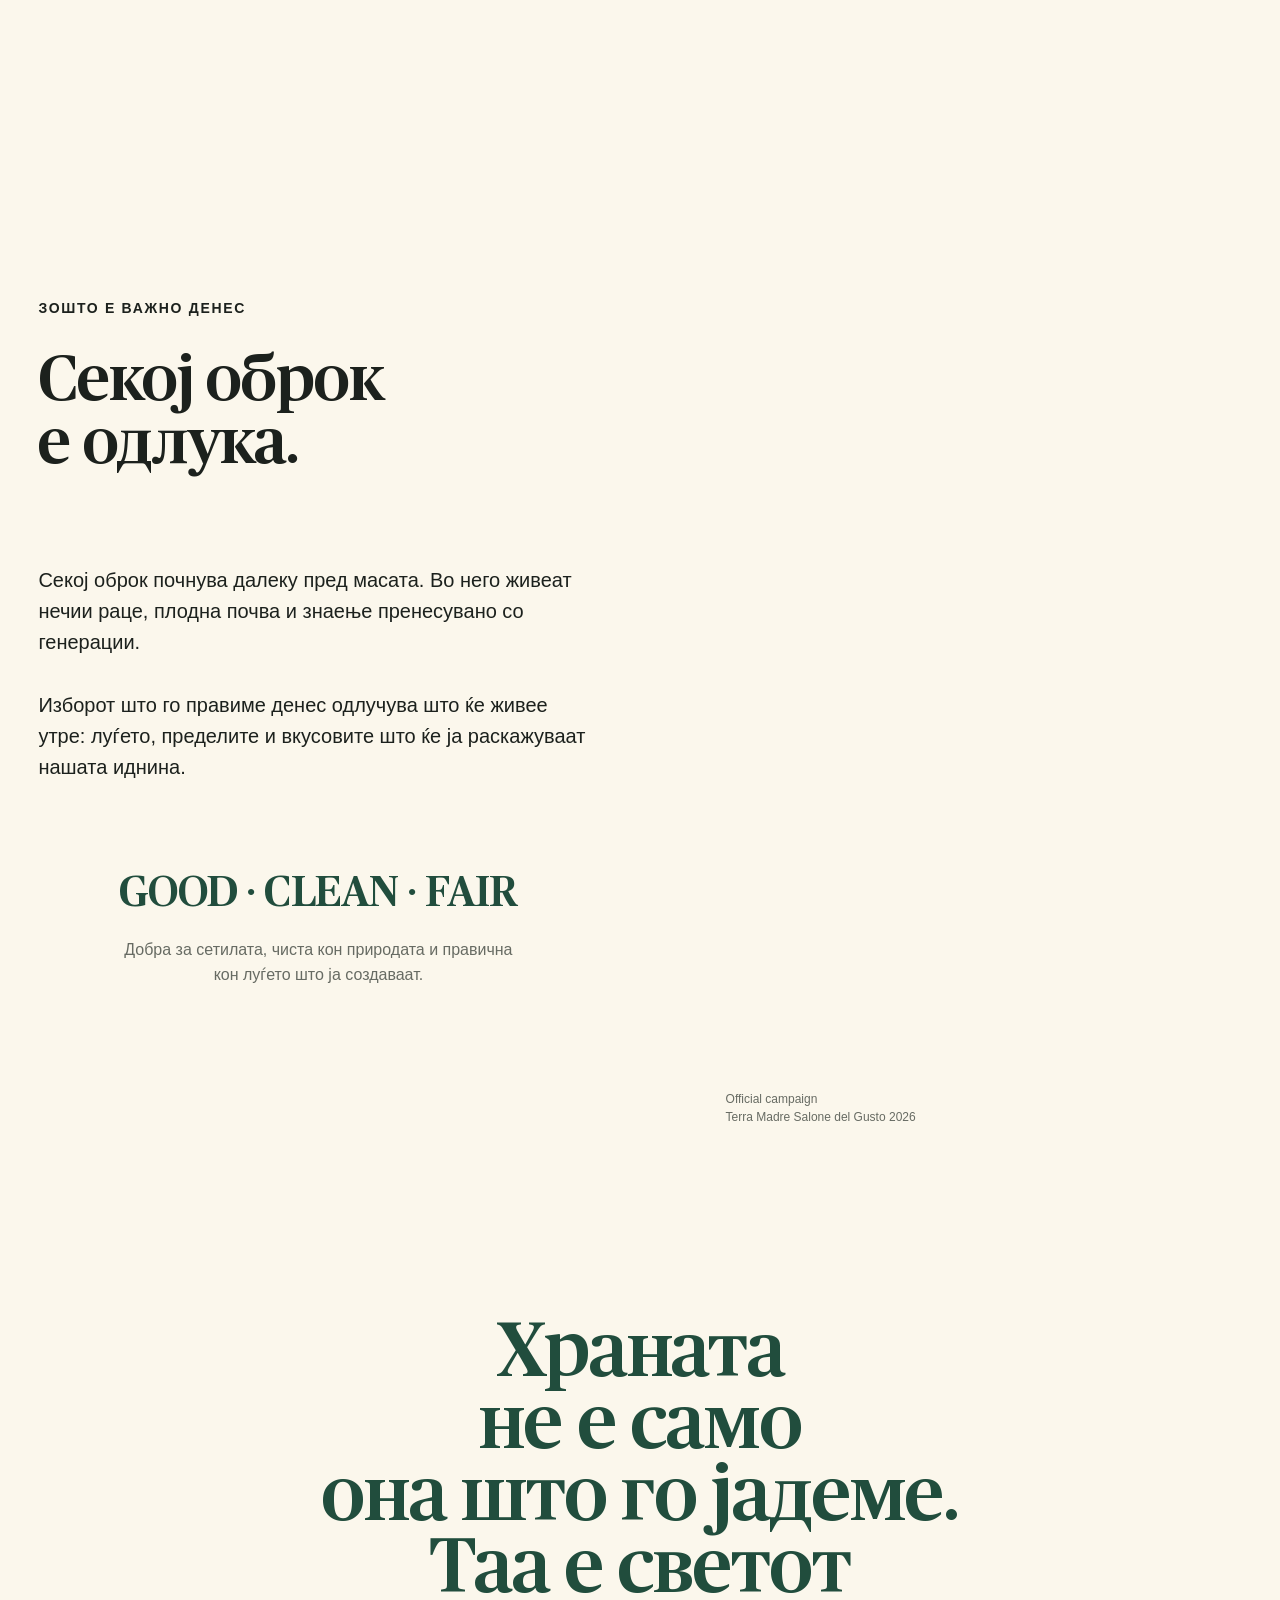
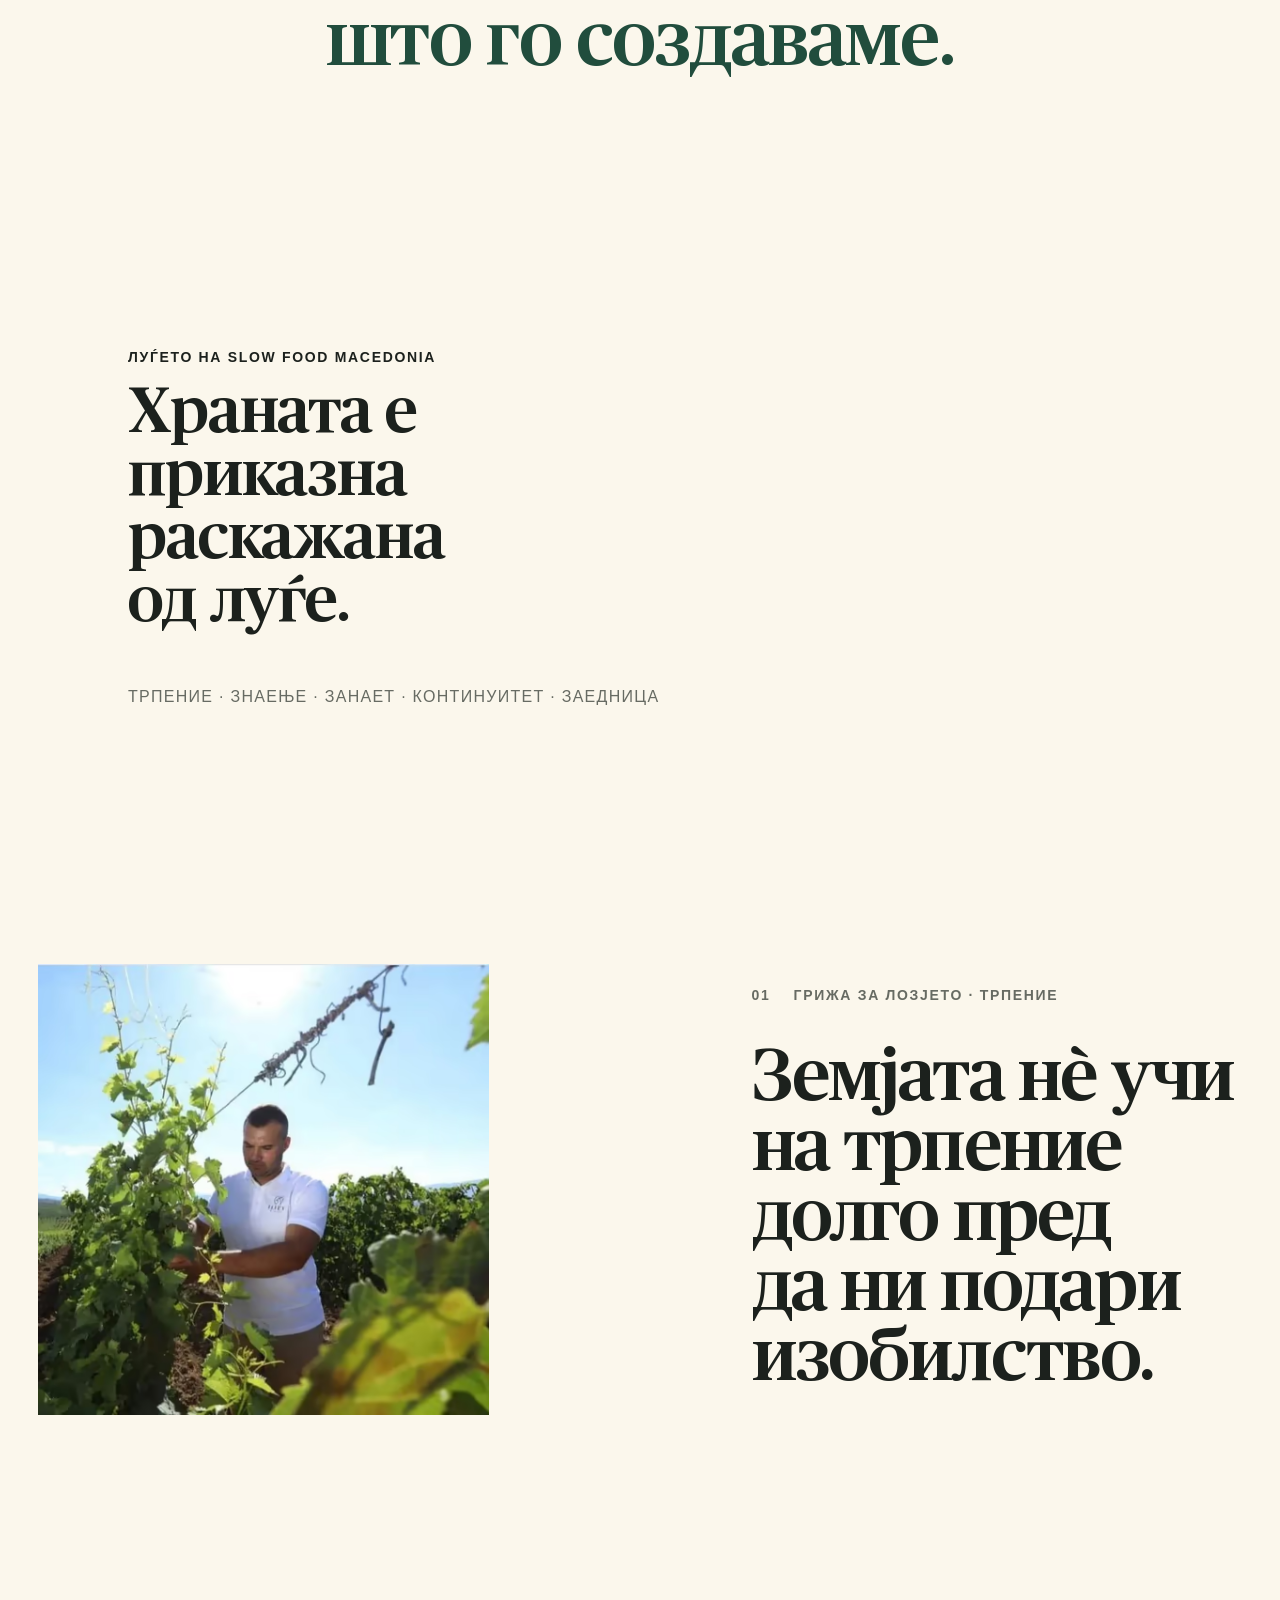
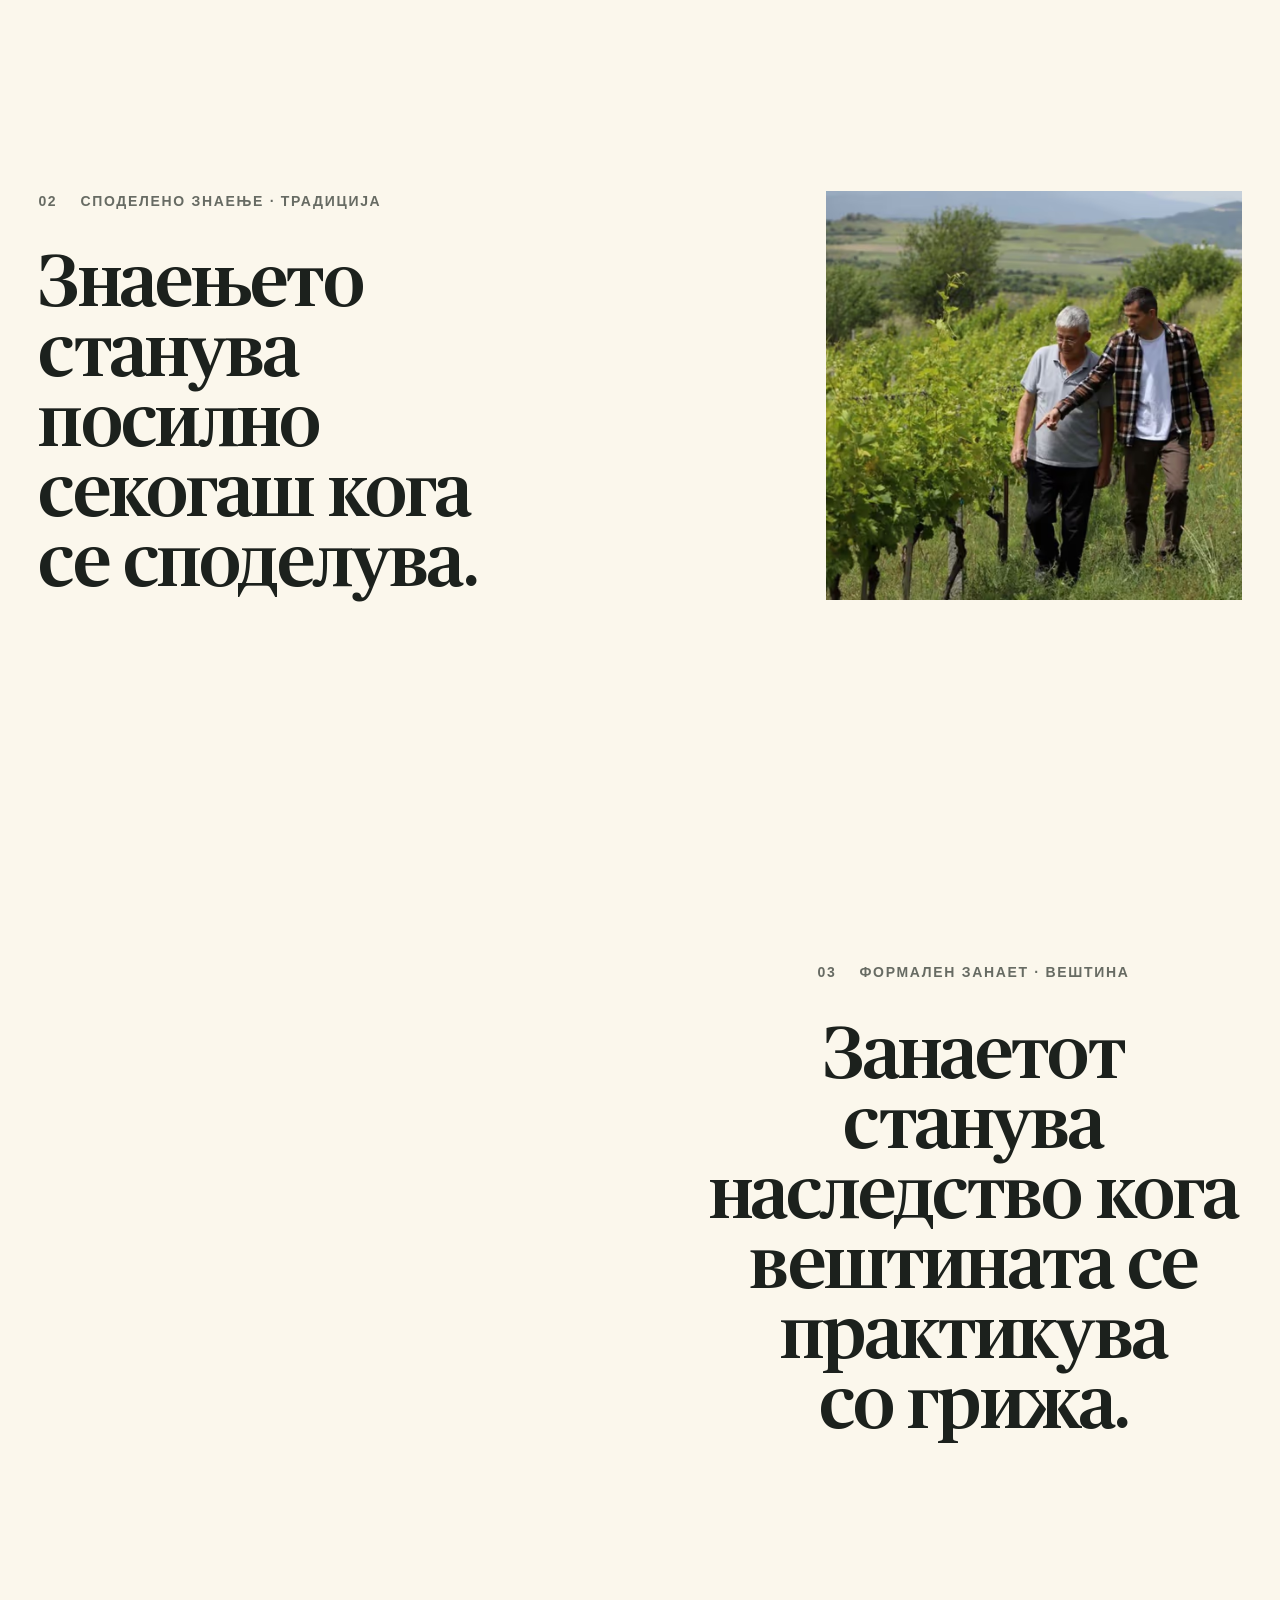
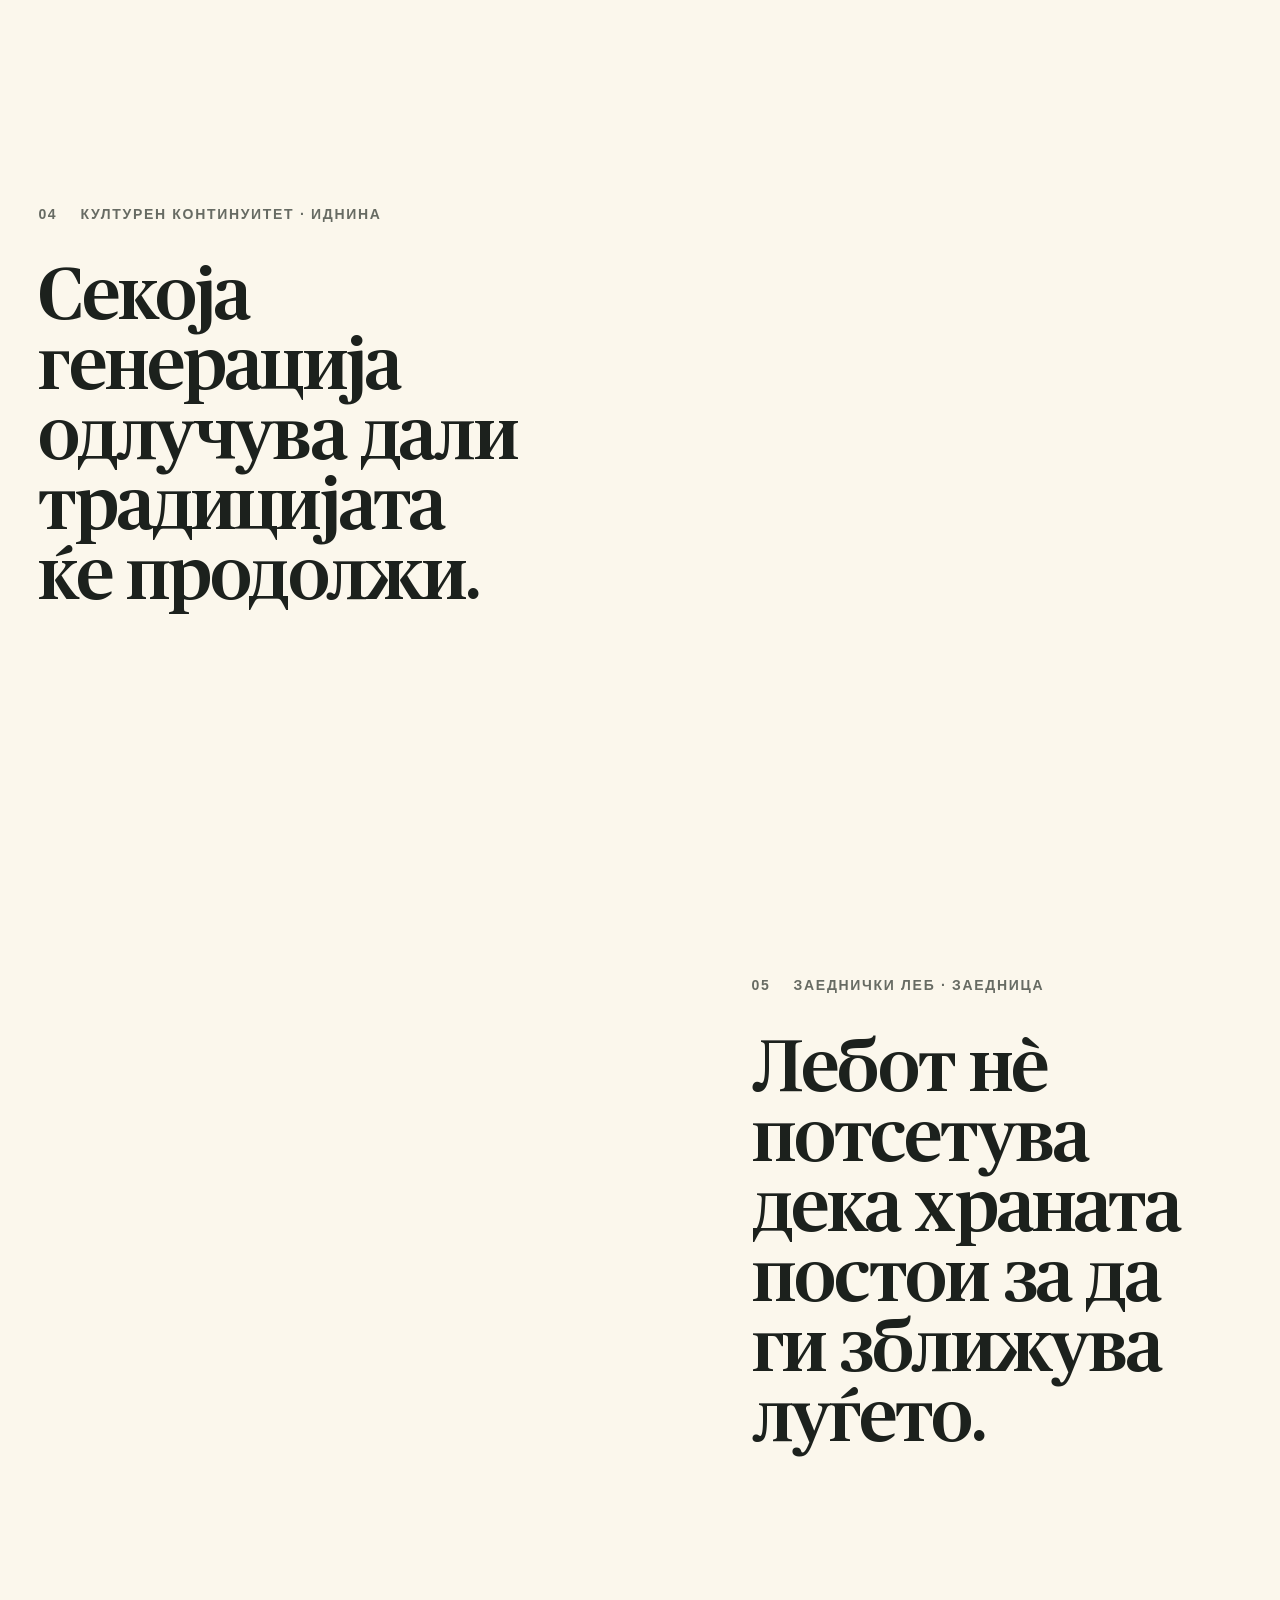
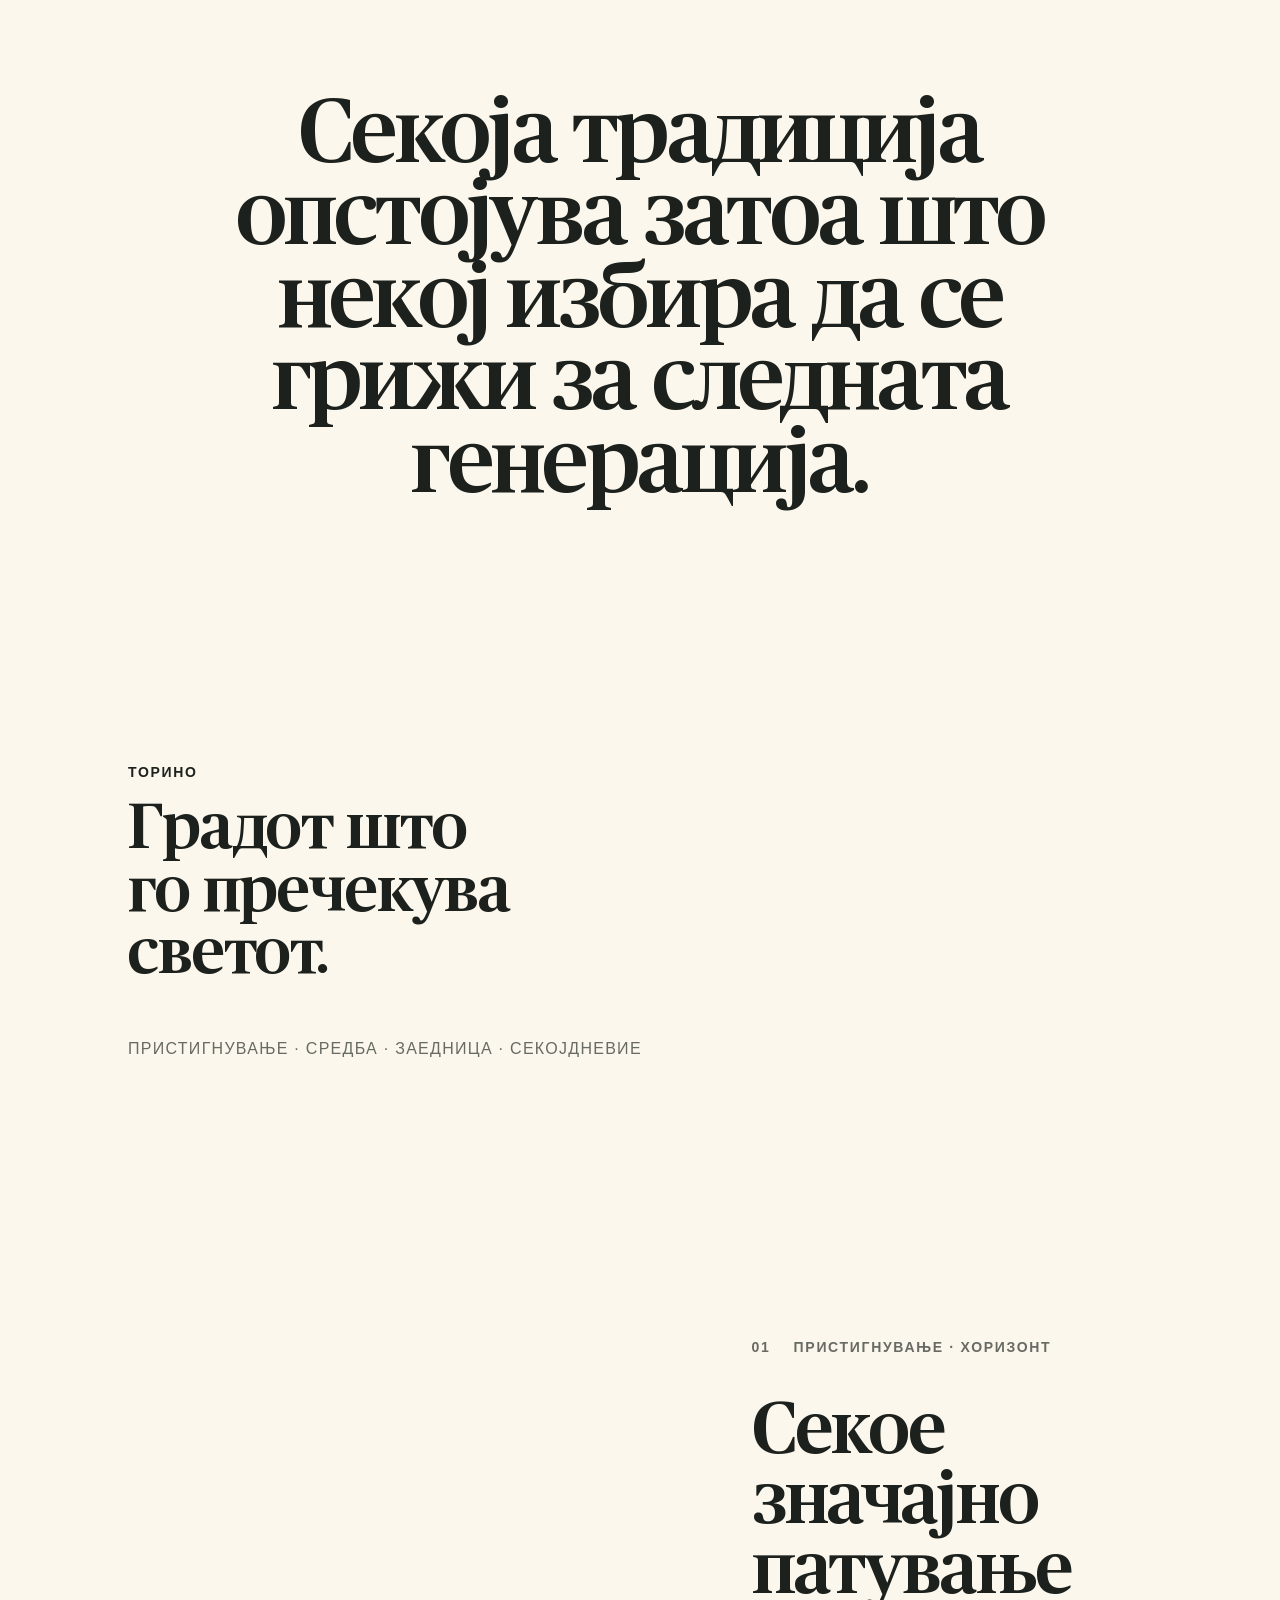
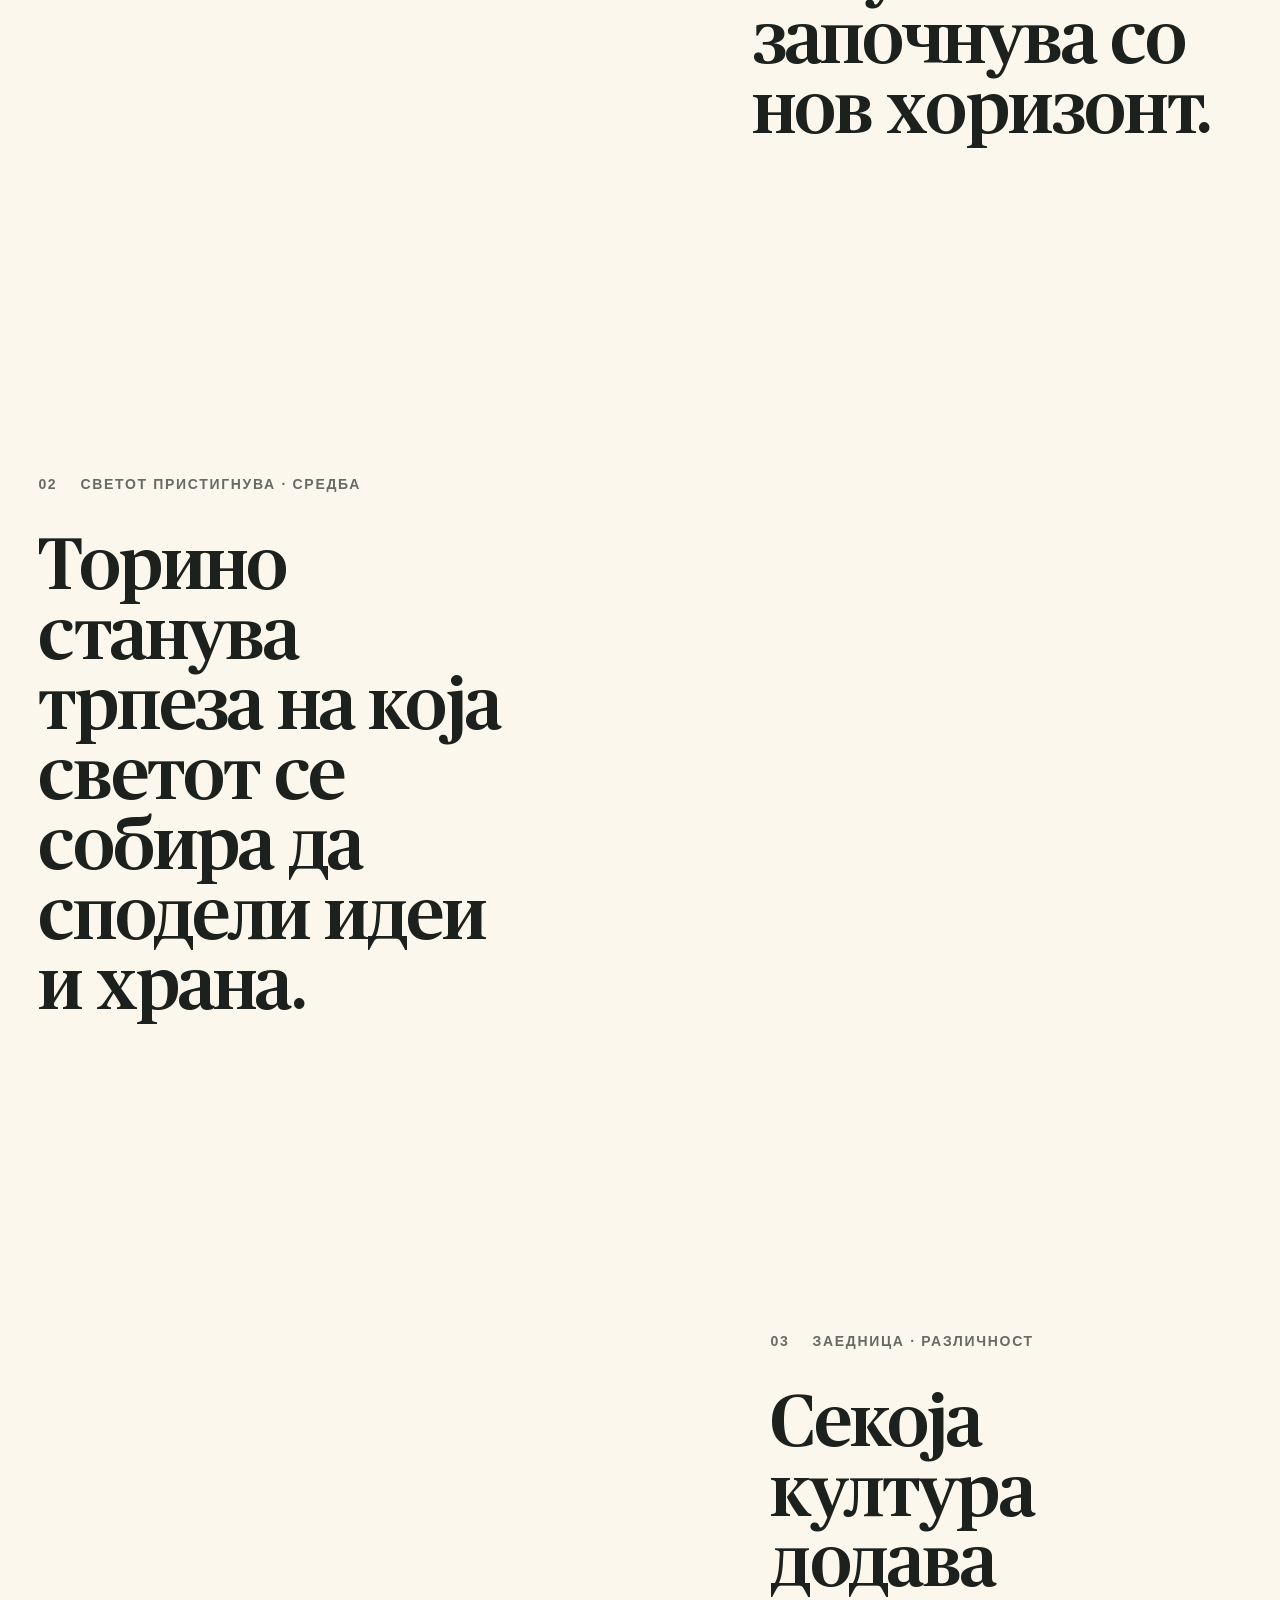
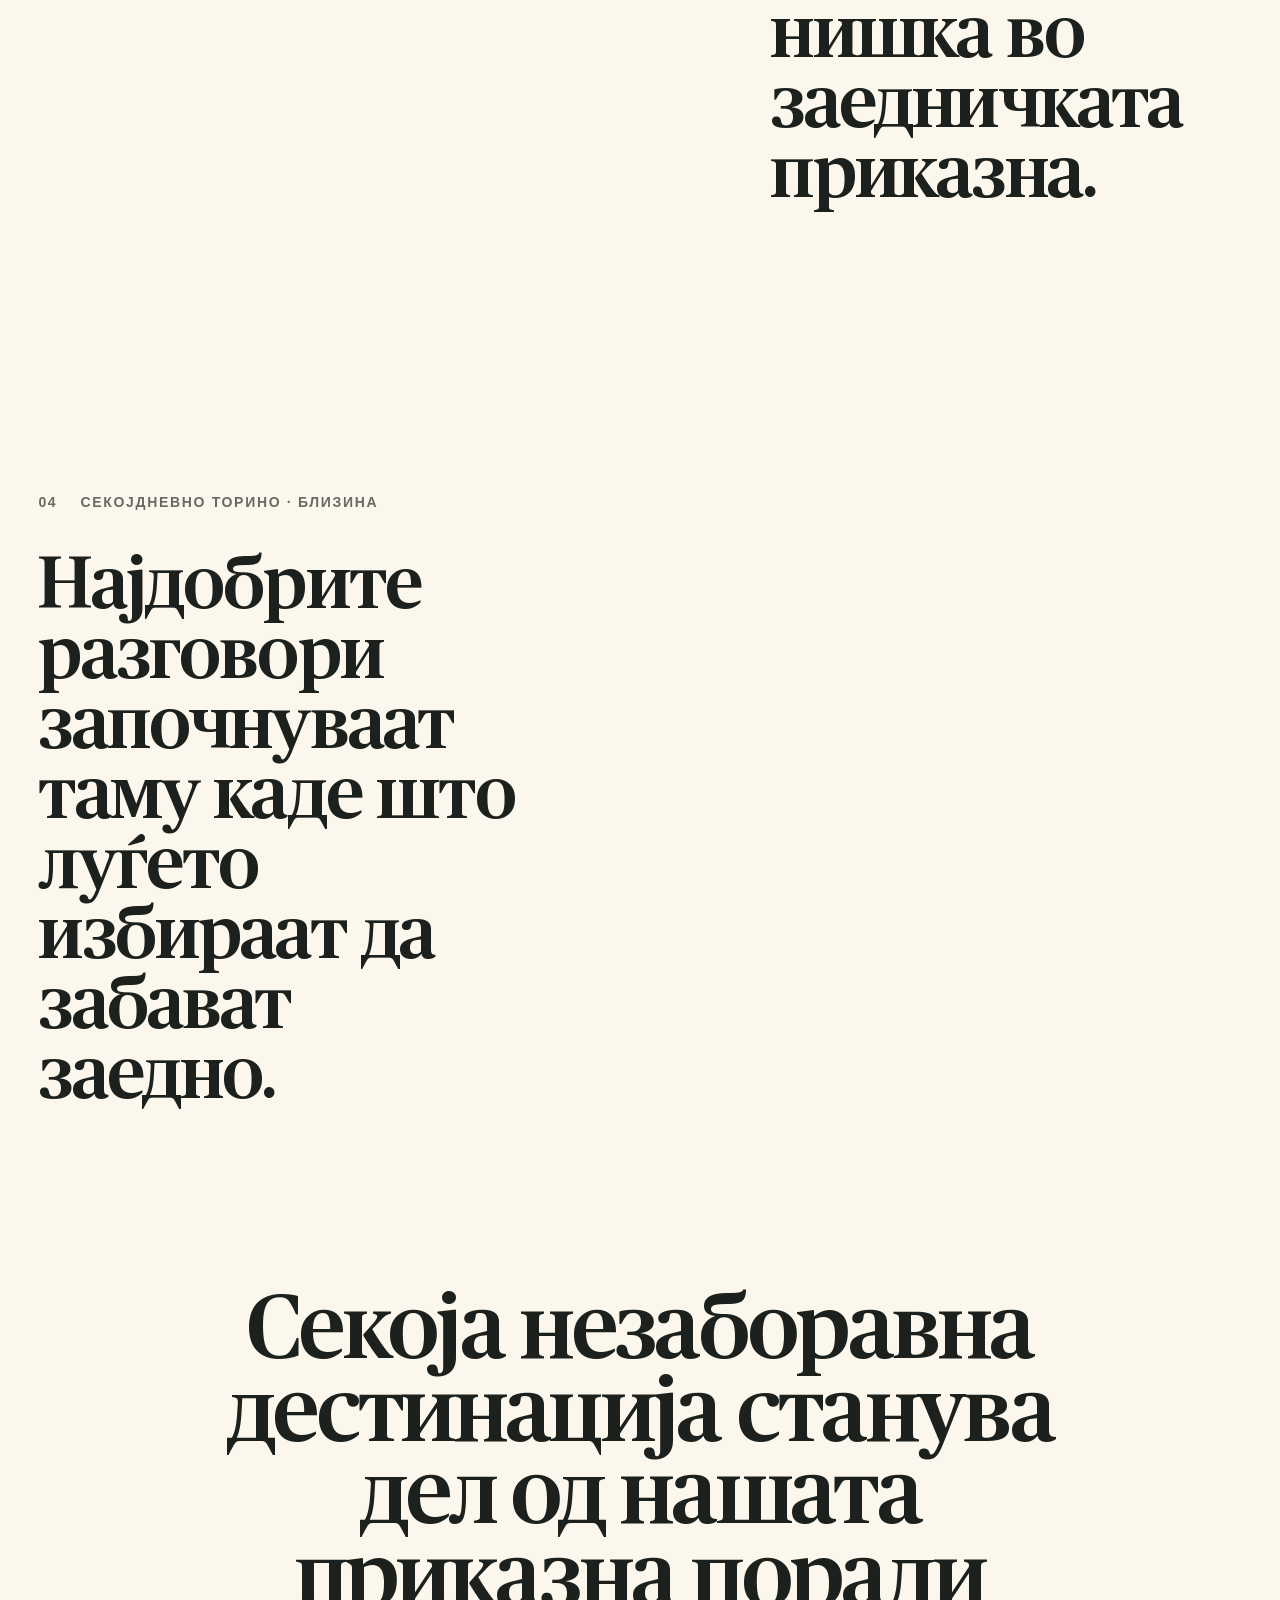
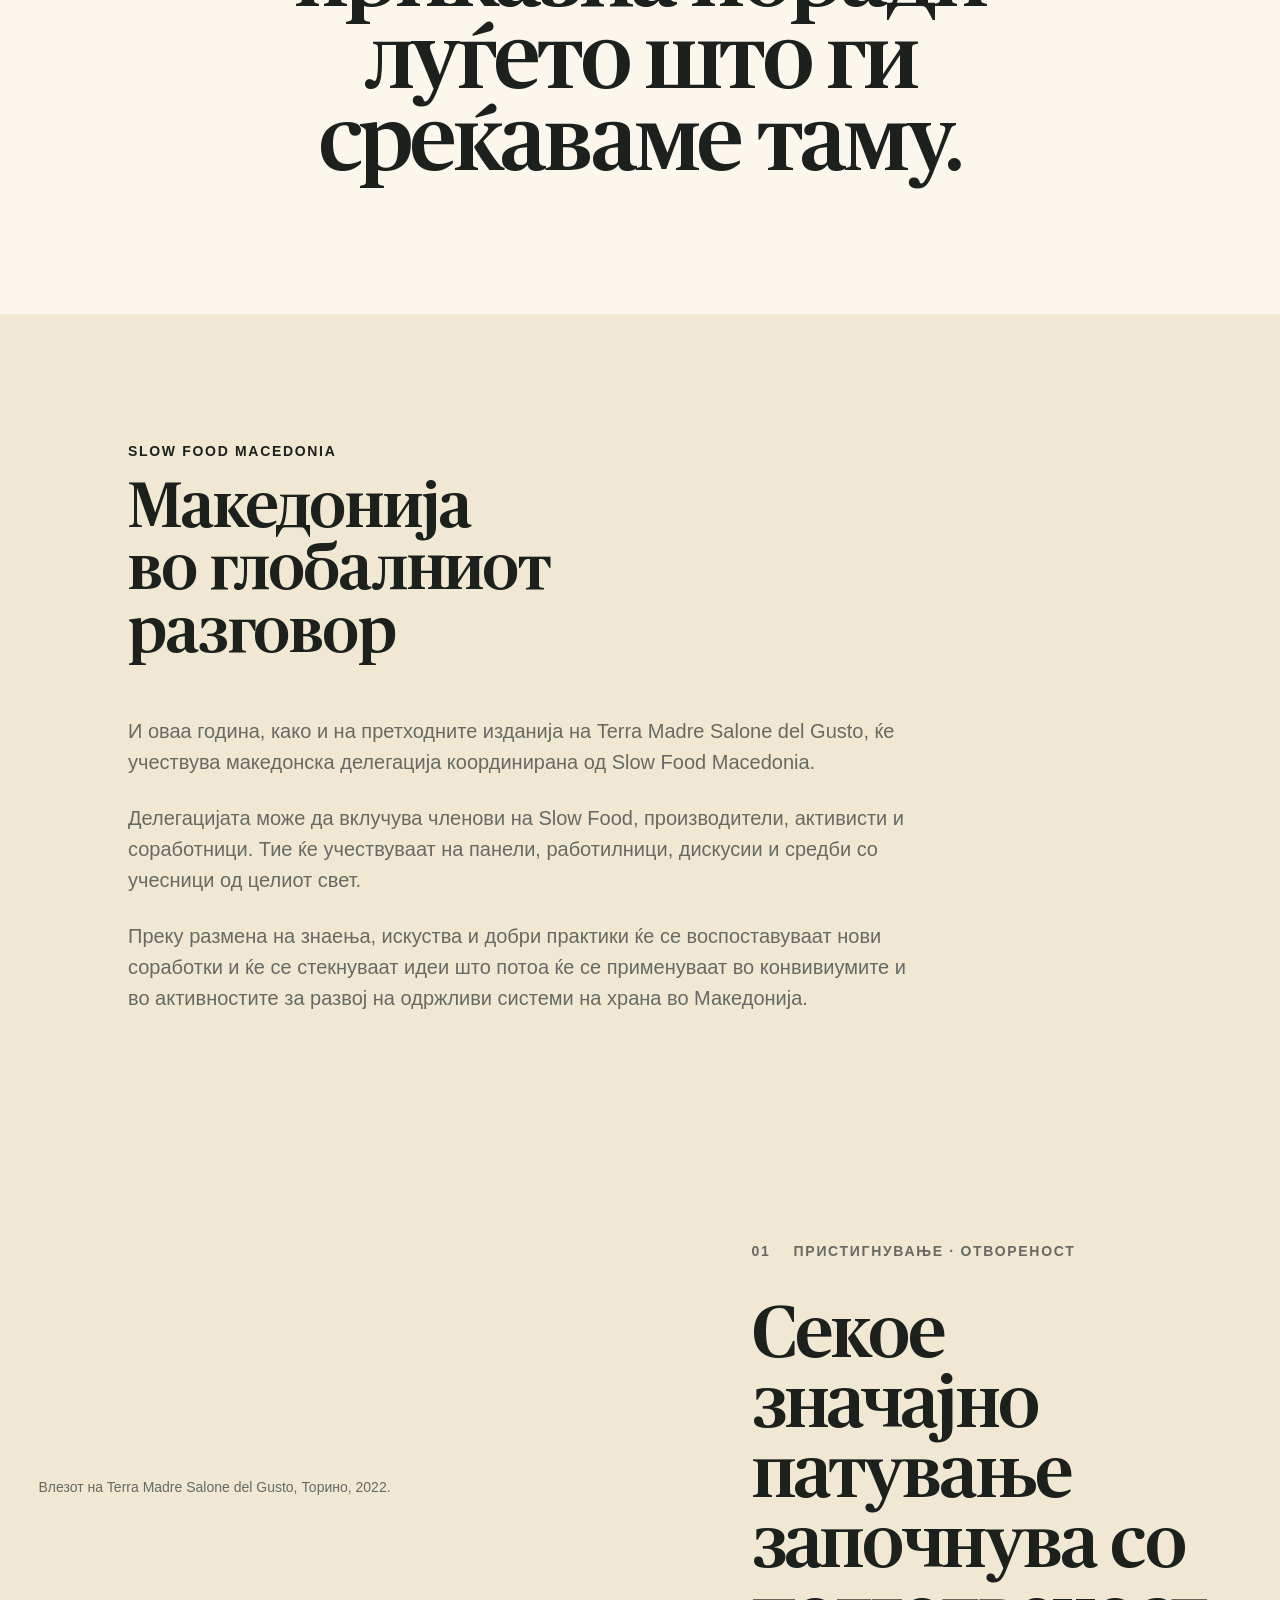
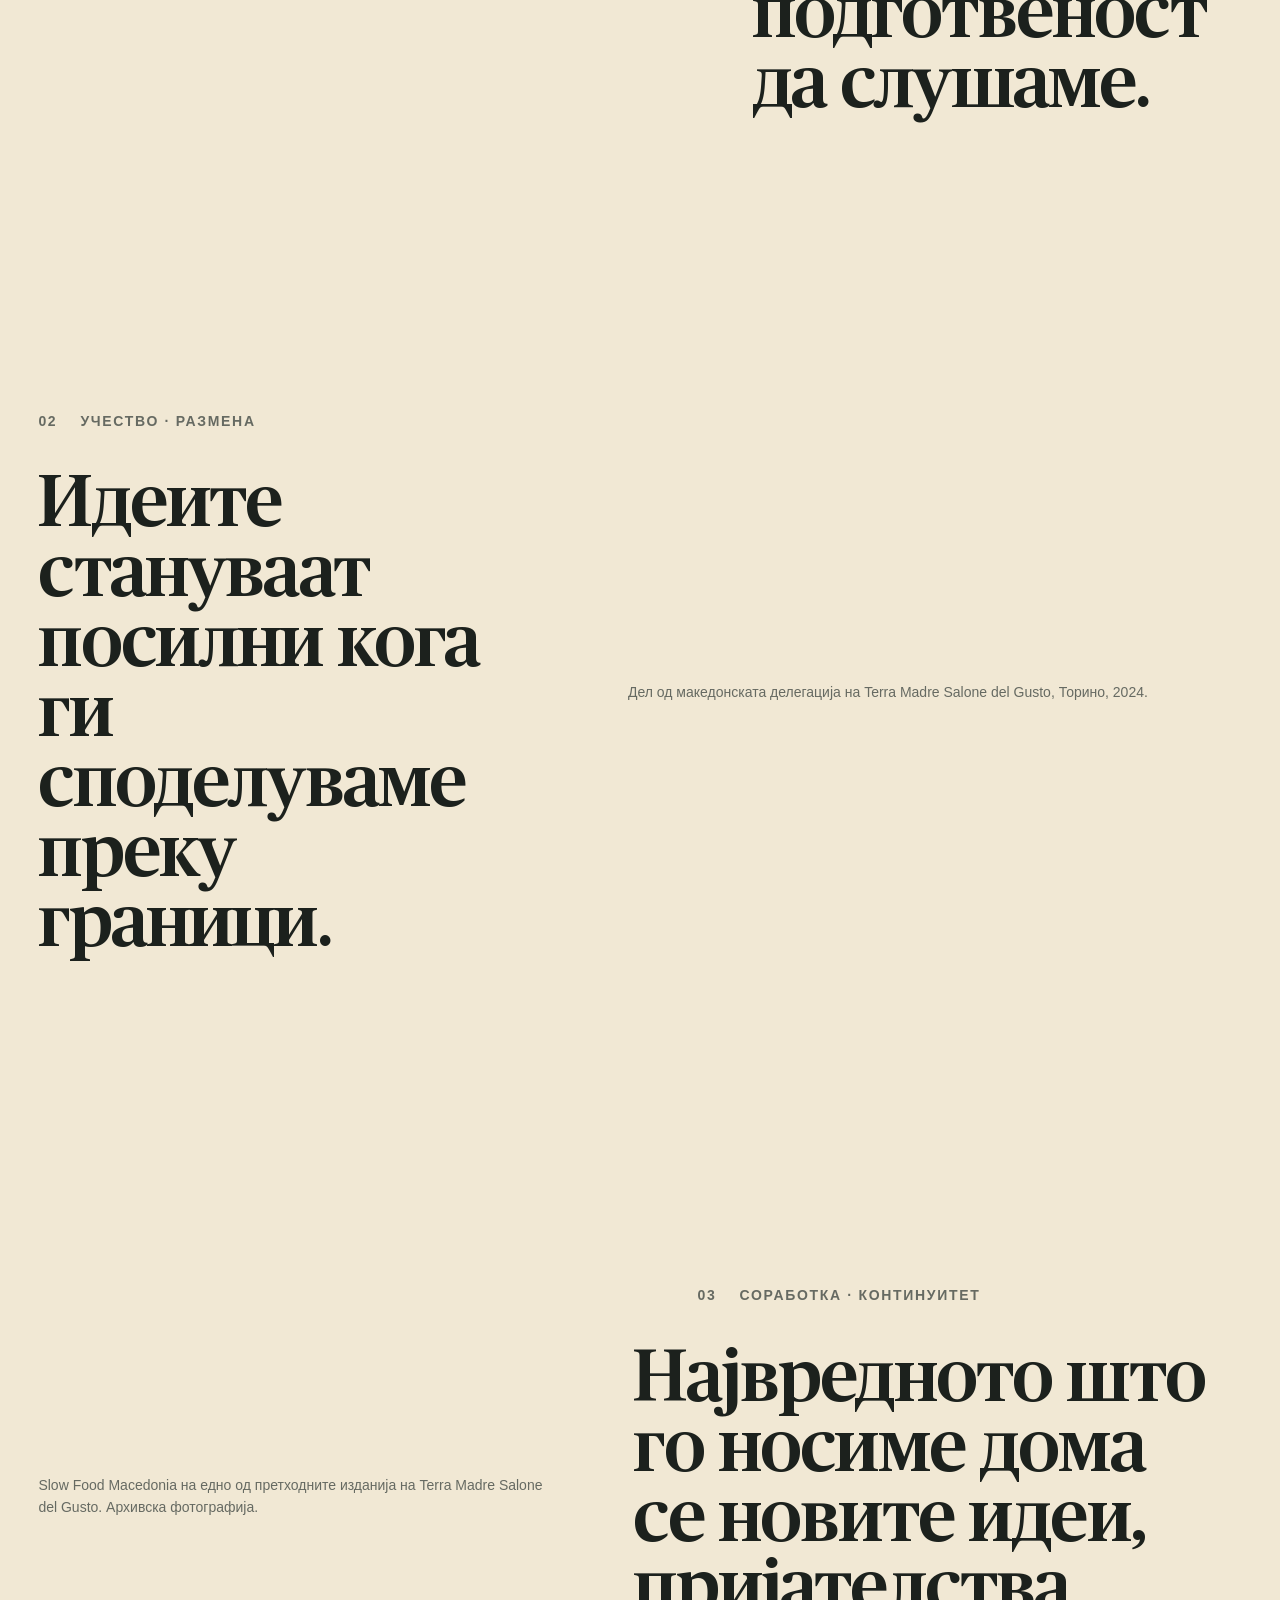
==== commit 91f222b0: "Update production Open Graph image" ====
--- a/index.html
+++ b/index.html
@@ -35,13 +35,13 @@
   <meta property="og:image" content="https://terramadre2026.org/assets/images/og/terramadre2026-og.jpg">
   <meta property="og:image:width" content="1200">
   <meta property="og:image:height" content="630">
-  <meta property="og:image:alt" content="Кампањски визуел за Terra Madre Salone del Gusto 2026 со портрети и прехранбен биодиверзитет.">
+  <meta property="og:image:alt" content="Жена со калинка во македонски овоштарник и информации за Terra Madre Salone del Gusto 2026 во Торино.">
 
   <meta name="twitter:card" content="summary_large_image">
   <meta name="twitter:title" content="Terra Madre Salone del Gusto 2026 | Патување од Македонија">
   <meta name="twitter:description" content="Откријте го настанот во Торино и организираното патување од Македонија.">
   <meta name="twitter:image" content="https://terramadre2026.org/assets/images/og/terramadre2026-og.jpg">
-  <meta name="twitter:image:alt" content="Кампањски визуел за Terra Madre Salone del Gusto 2026 со портрети и прехранбен биодиверзитет.">
+  <meta name="twitter:image:alt" content="Жена со калинка во македонски овоштарник и информации за Terra Madre Salone del Gusto 2026 во Торино.">
 
   <link rel="preconnect" href="https://fonts.googleapis.com">
   <link rel="preconnect" href="https://fonts.gstatic.com" crossorigin>
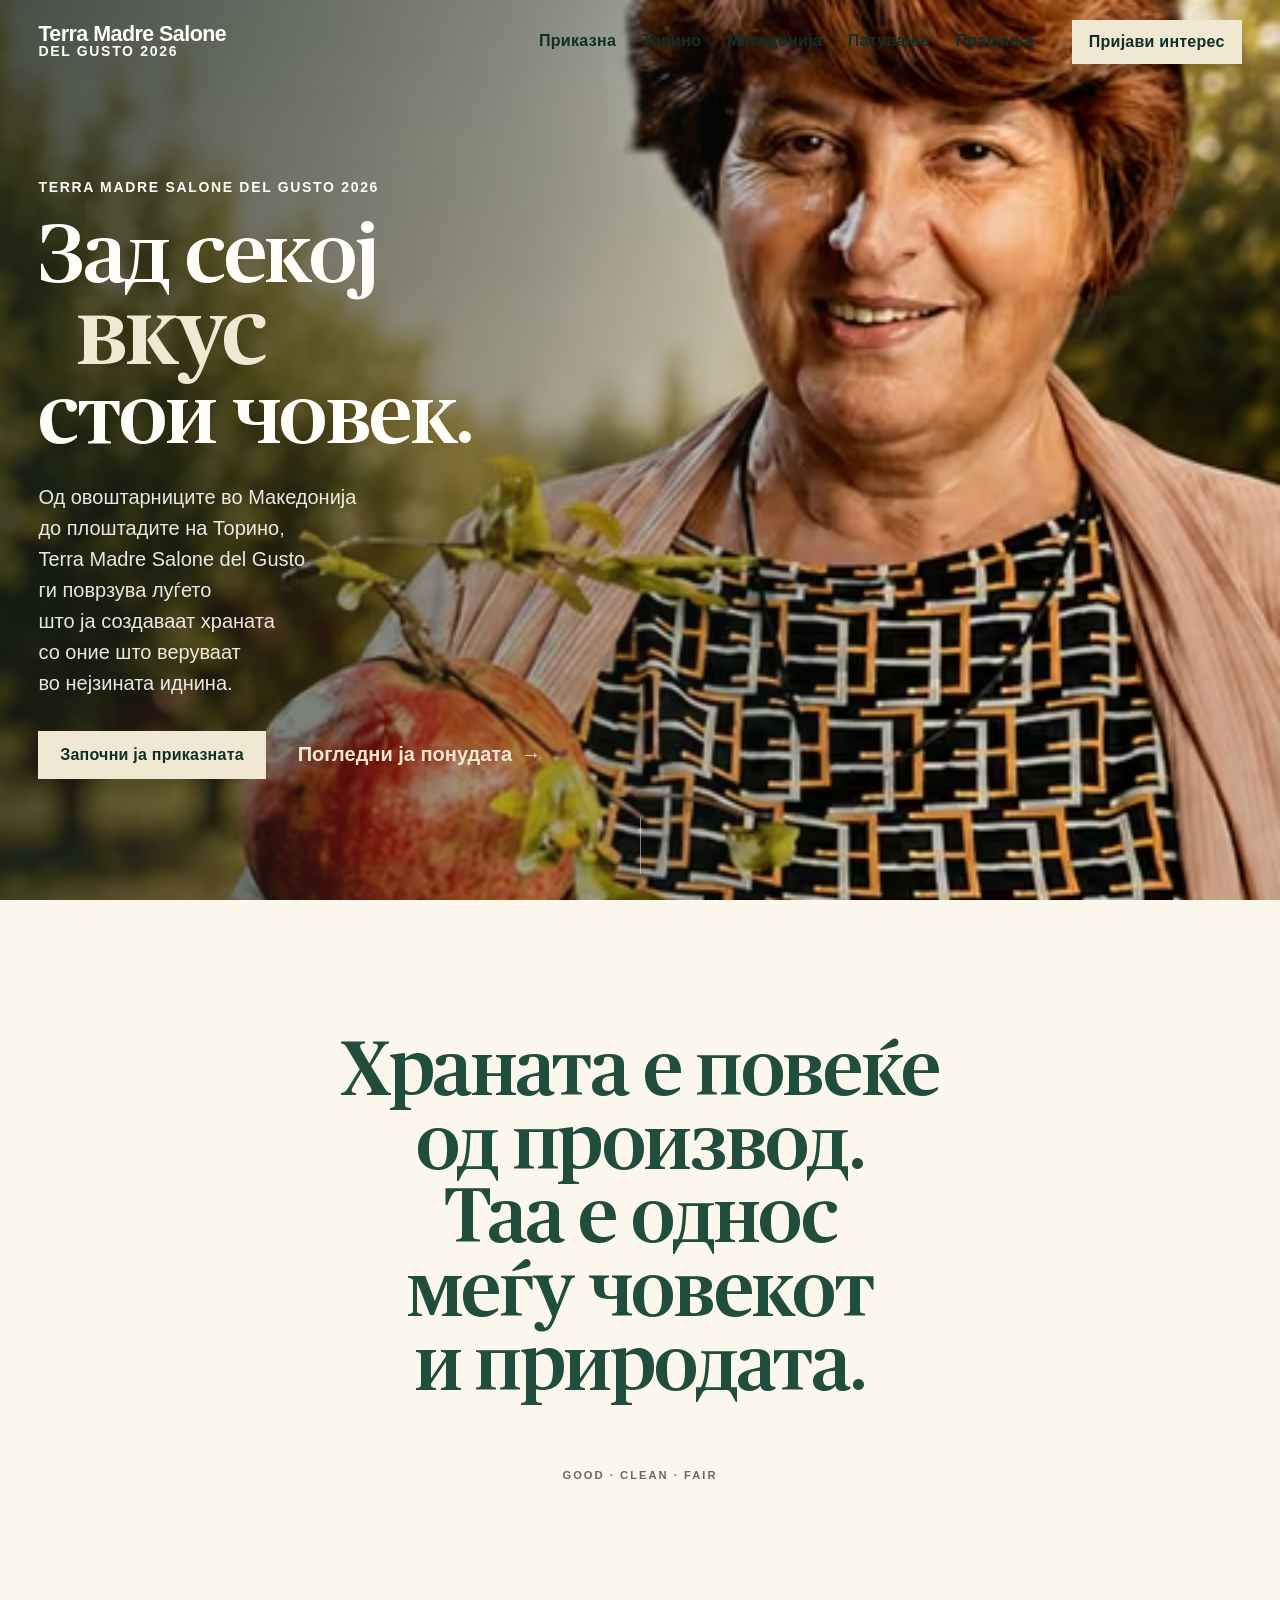
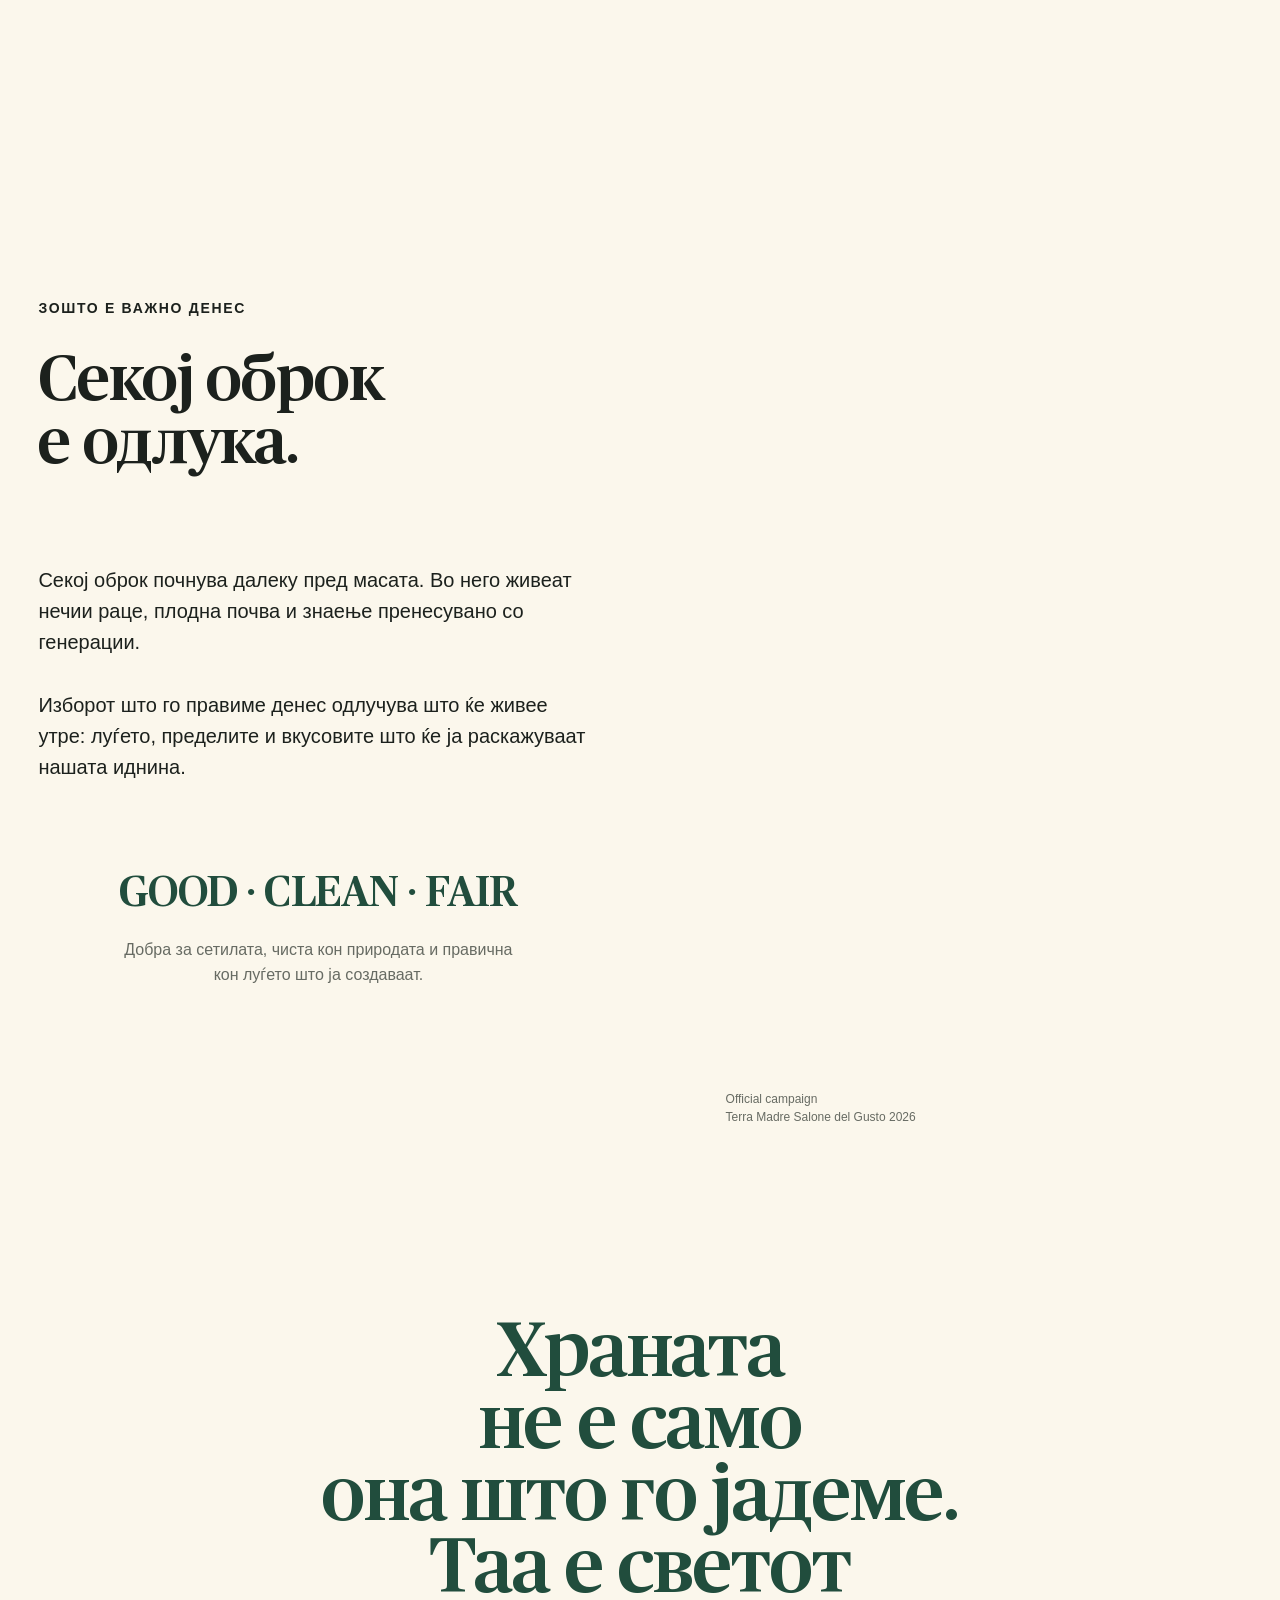
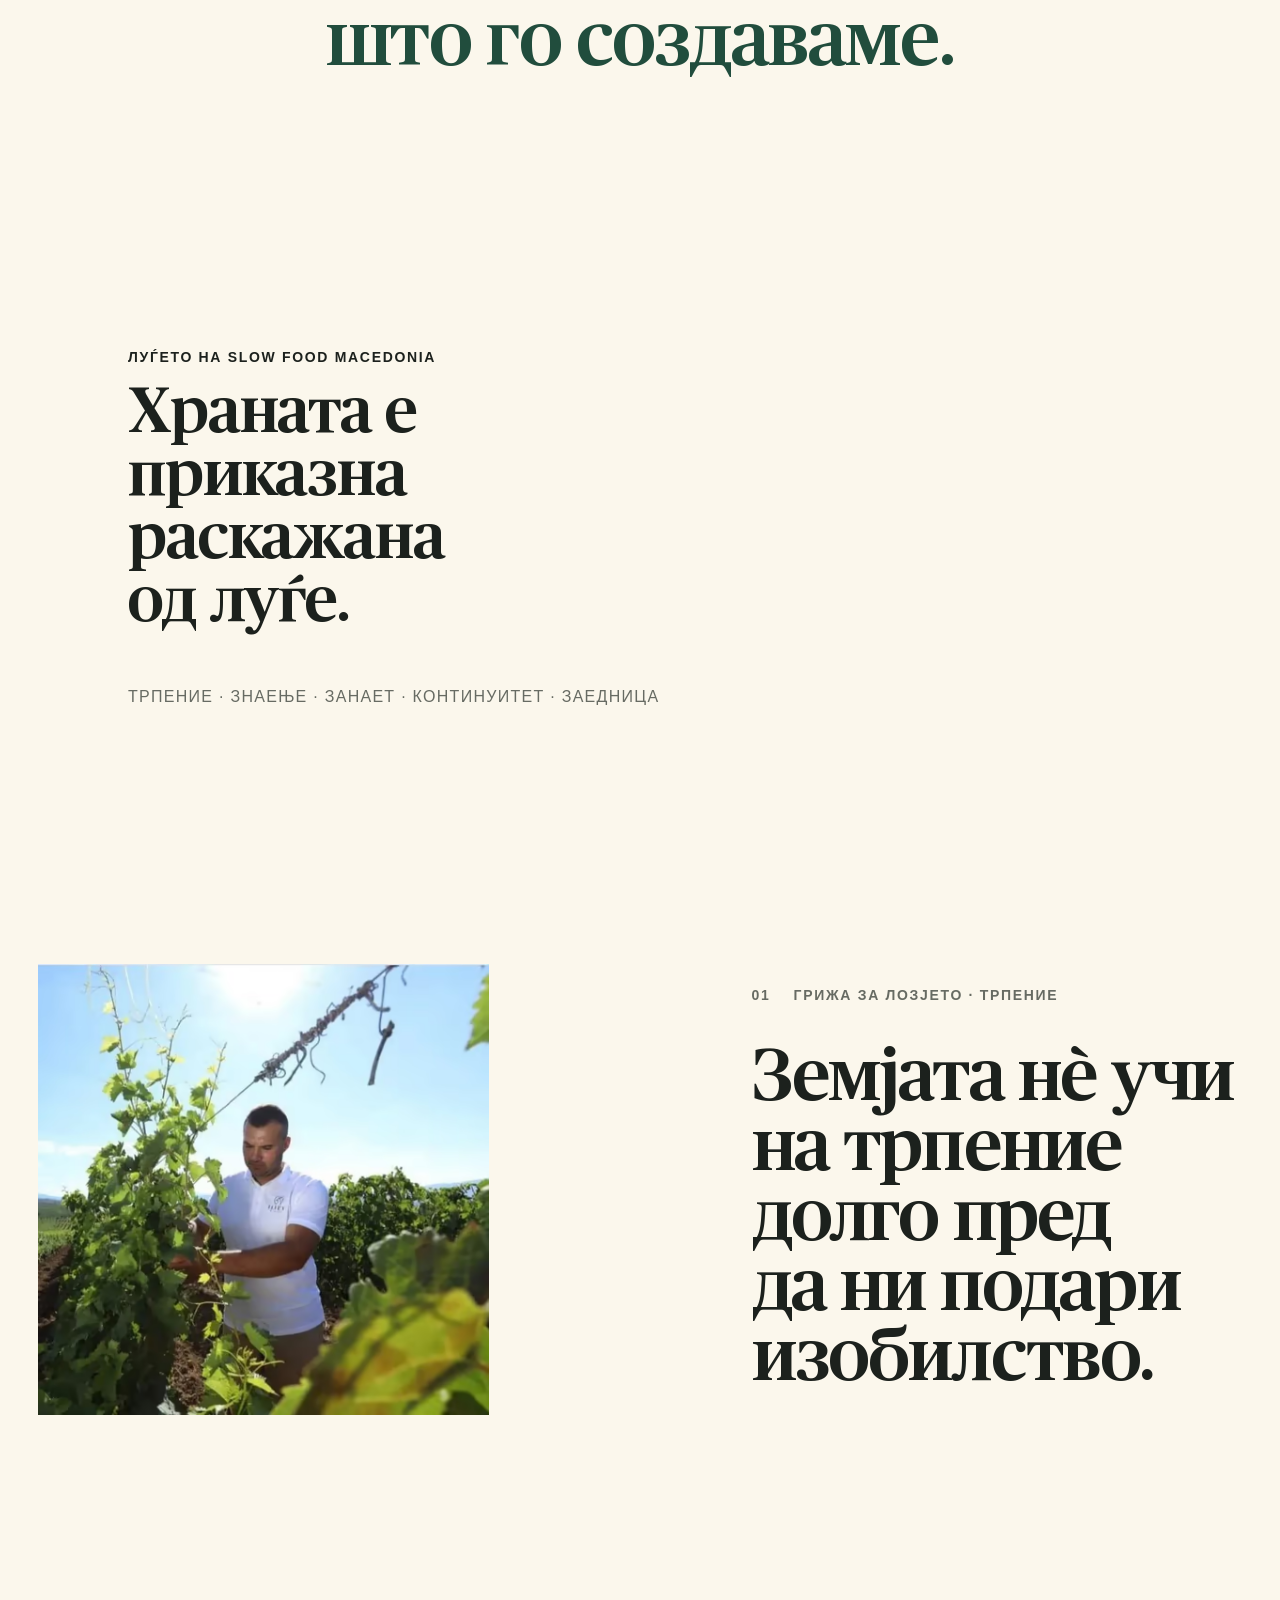
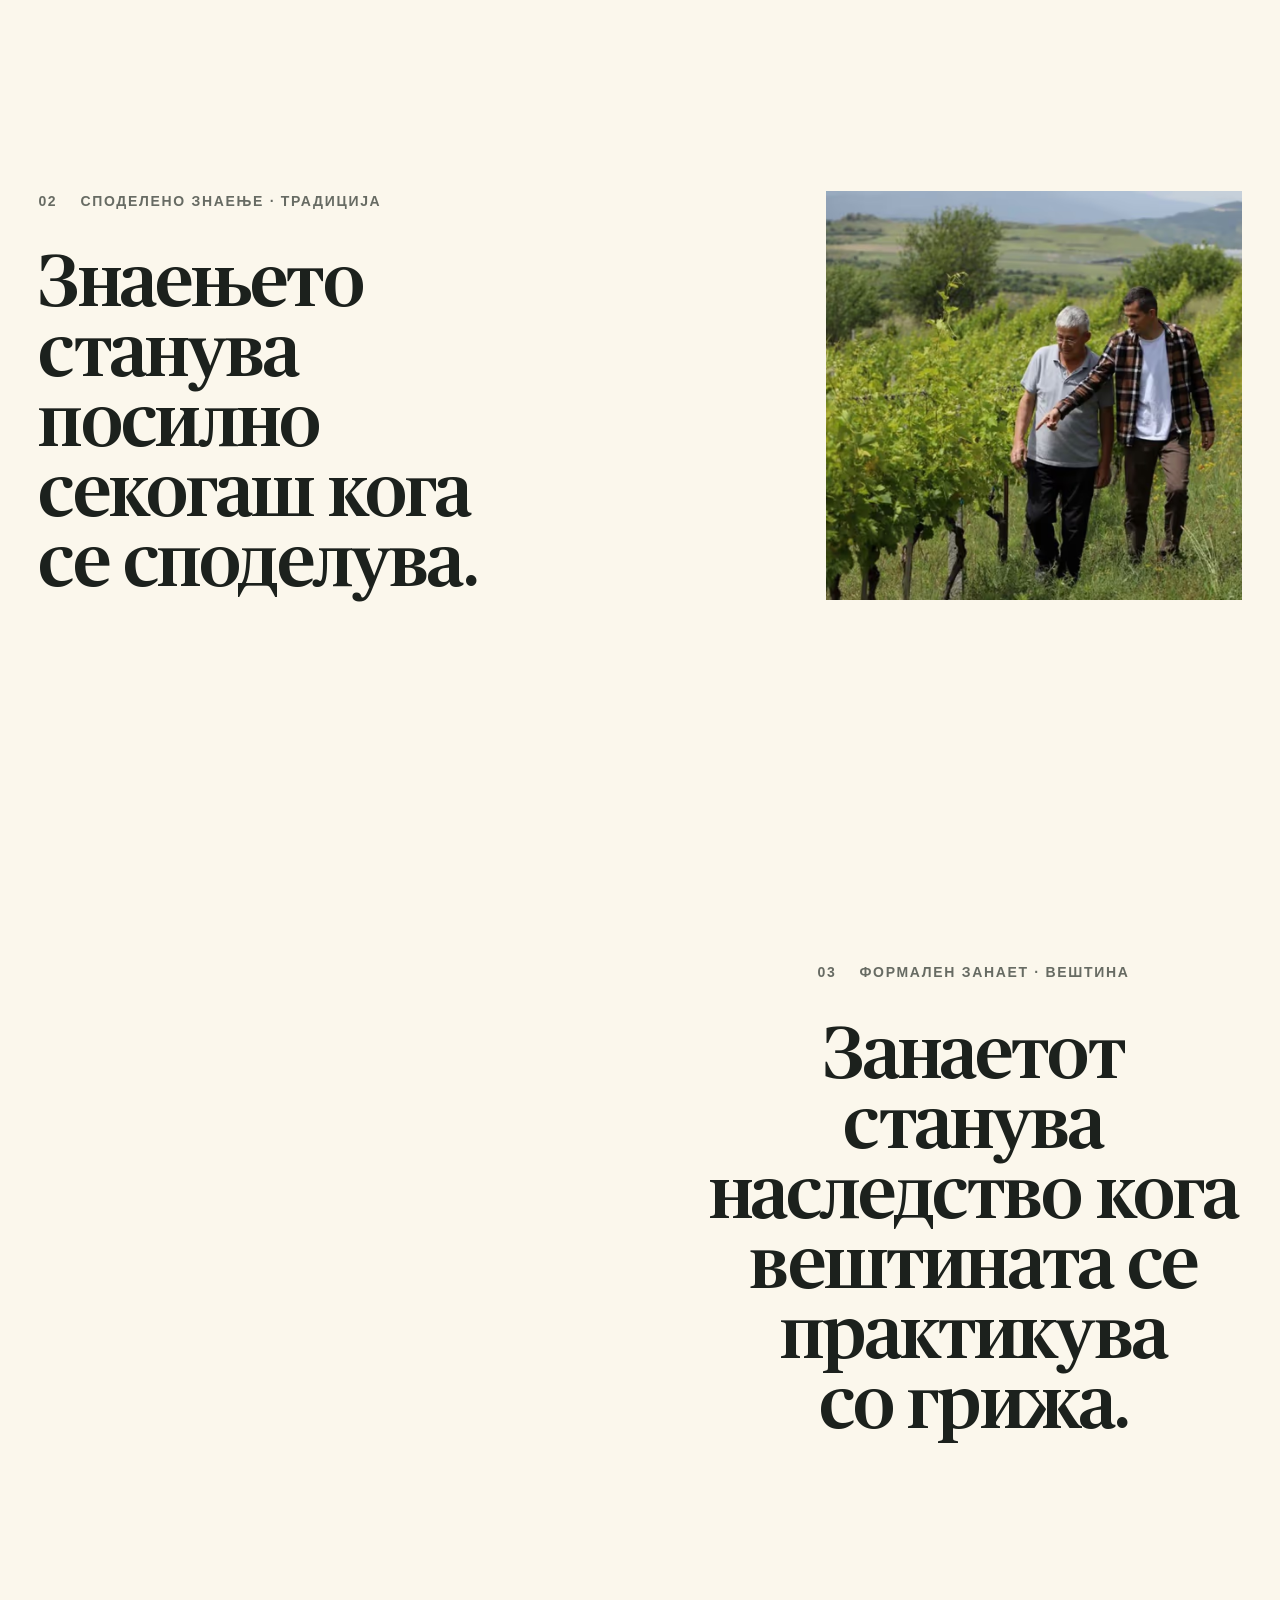
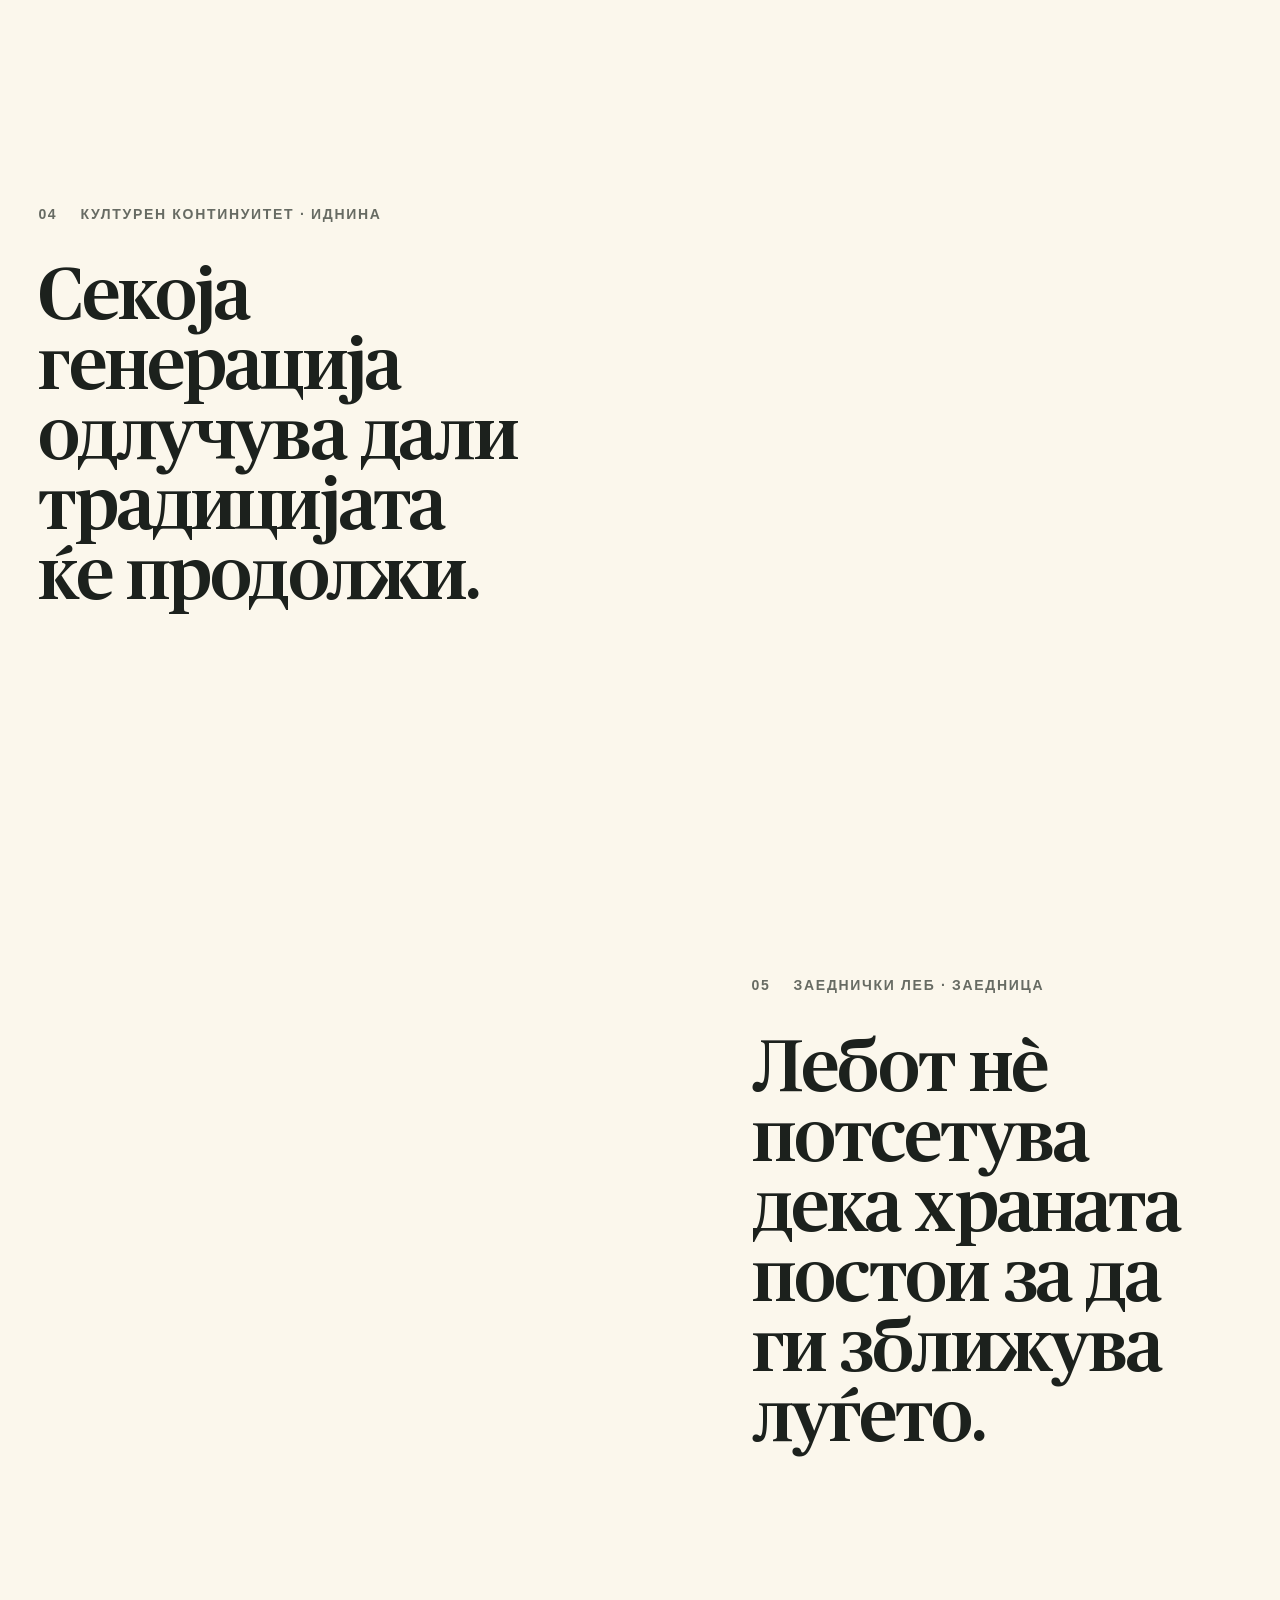
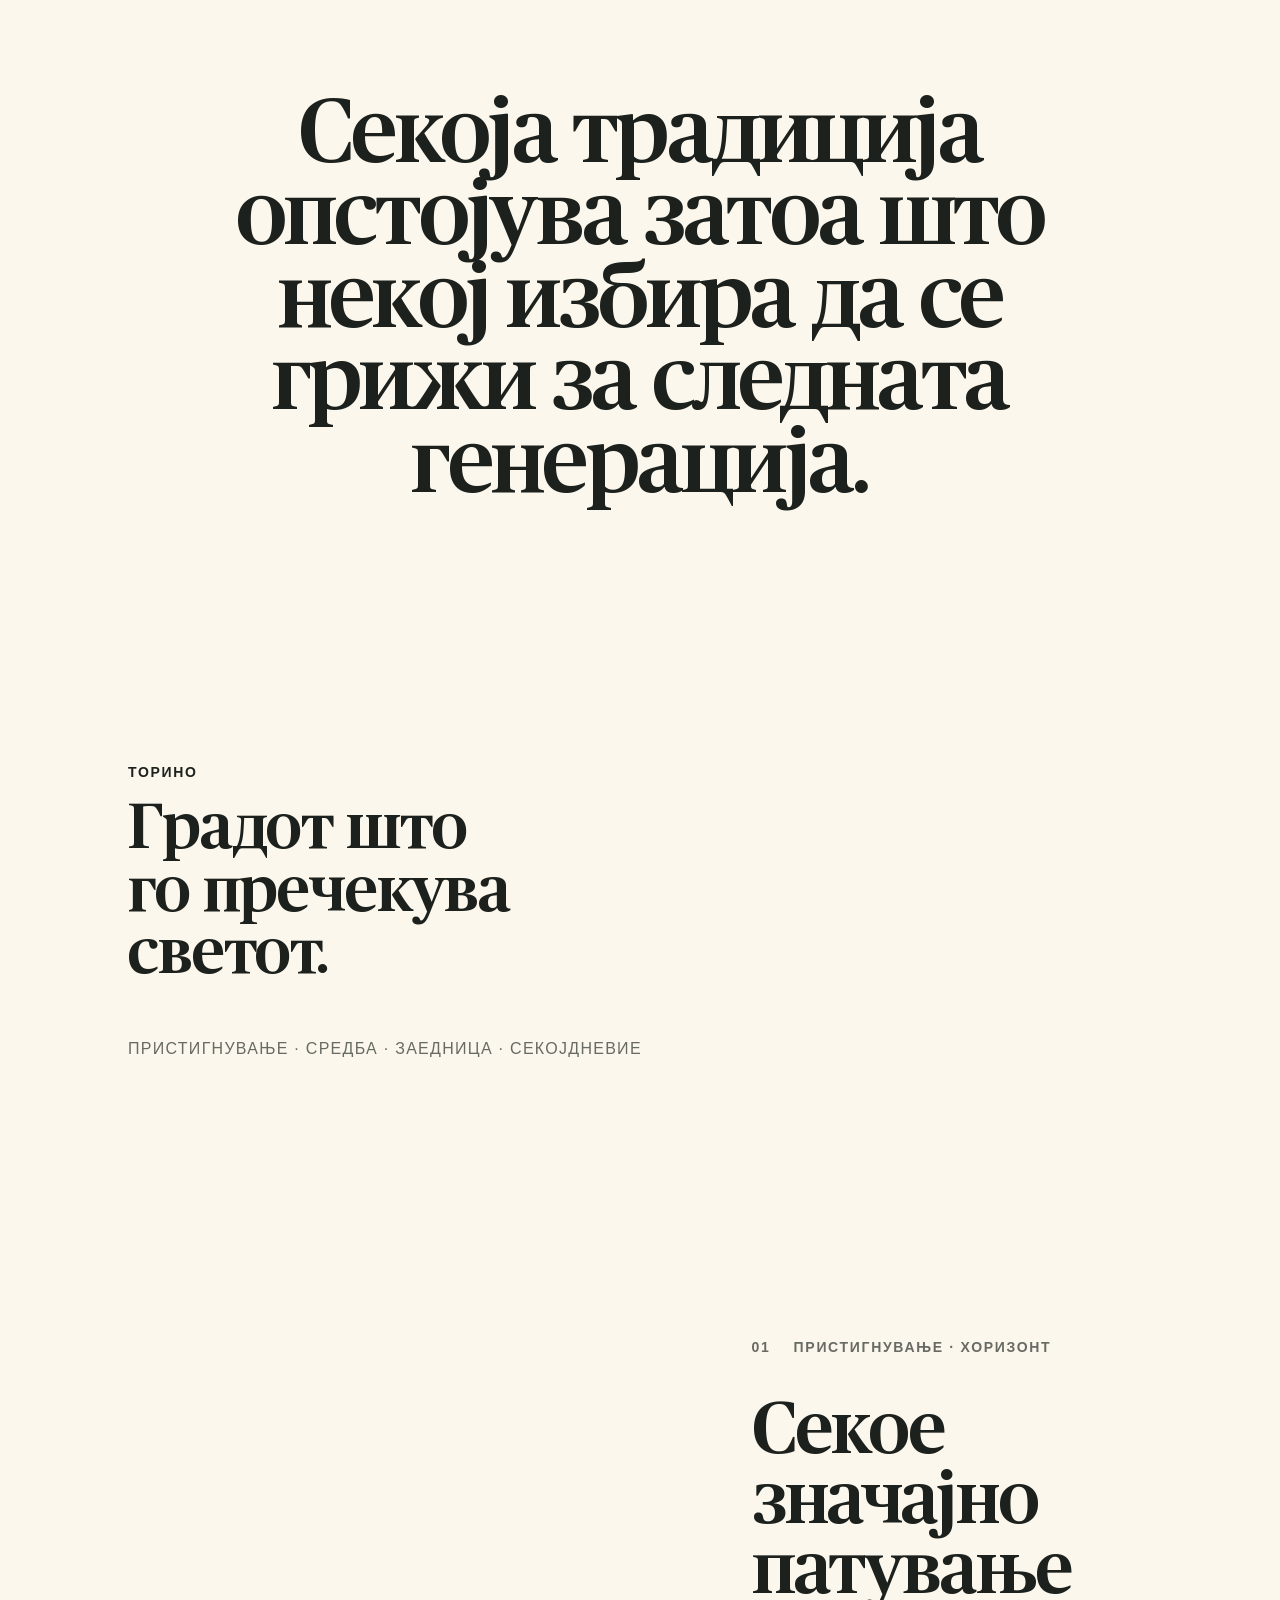
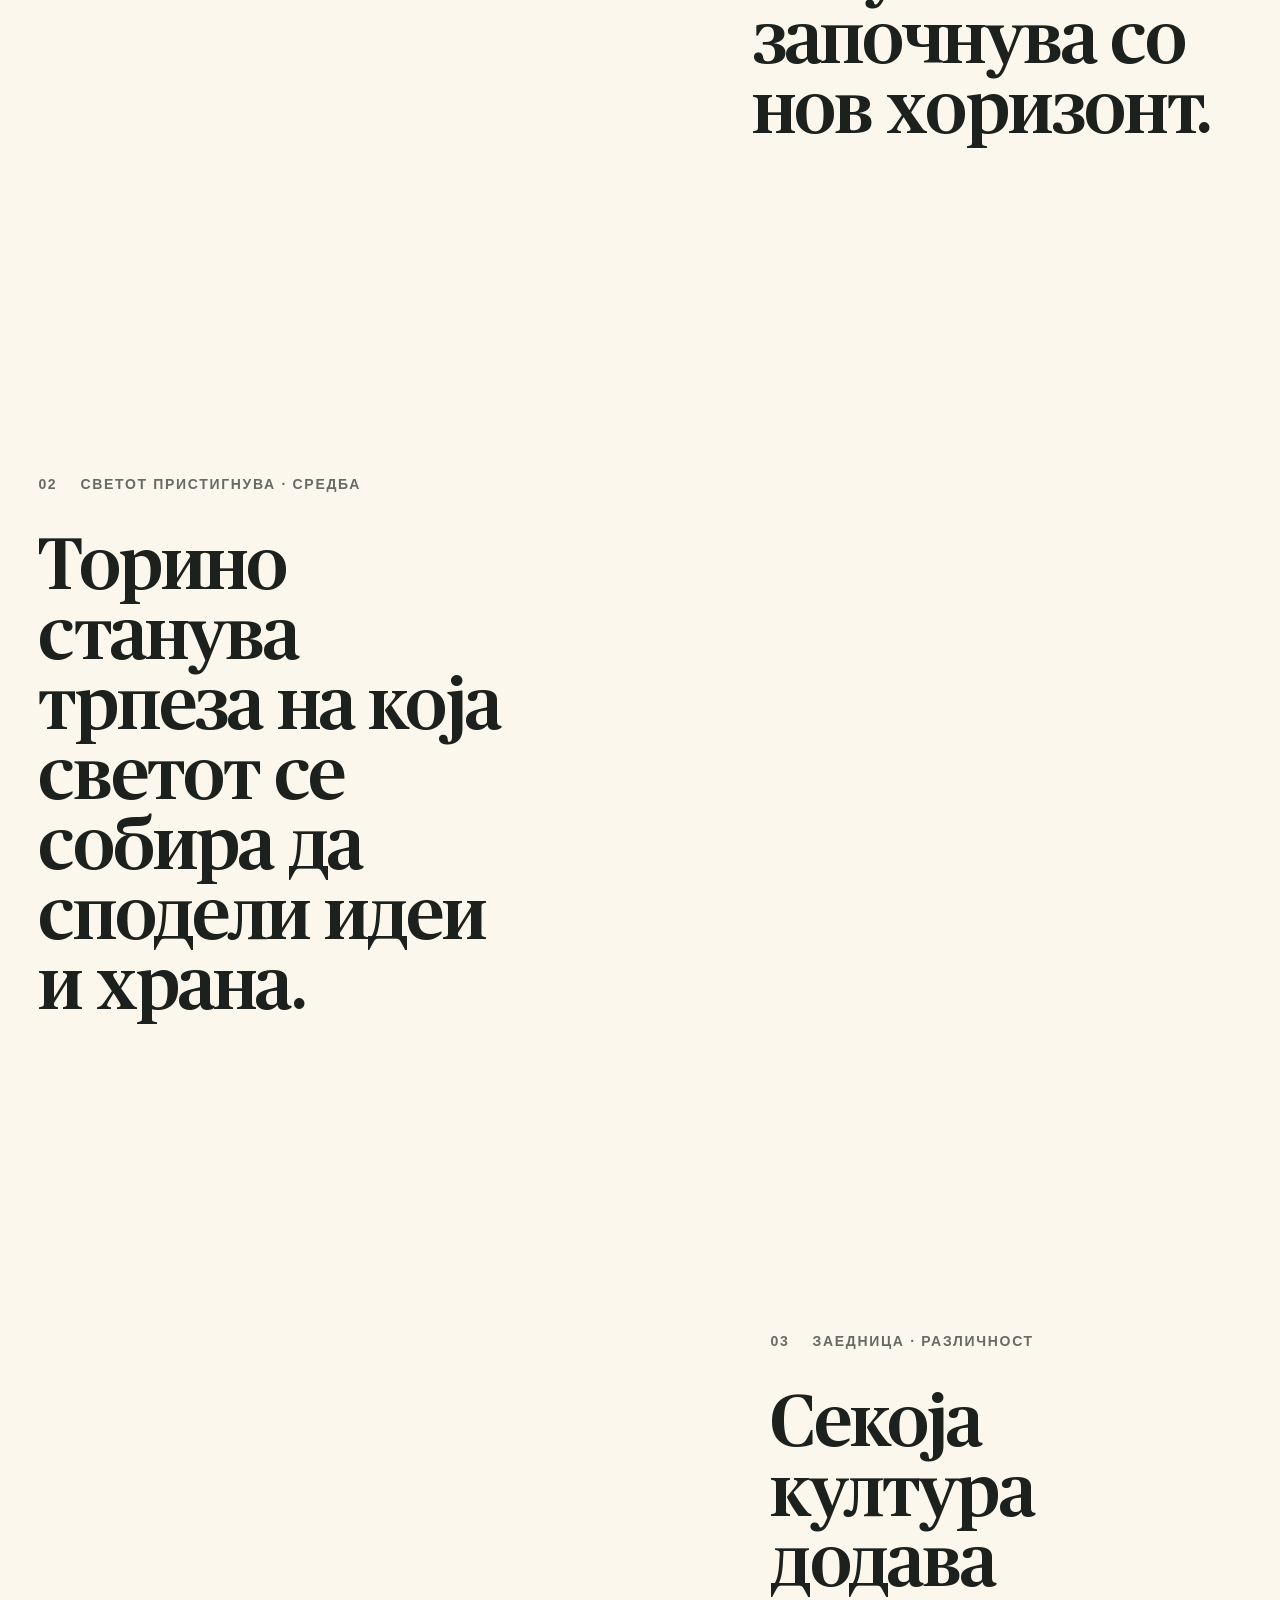
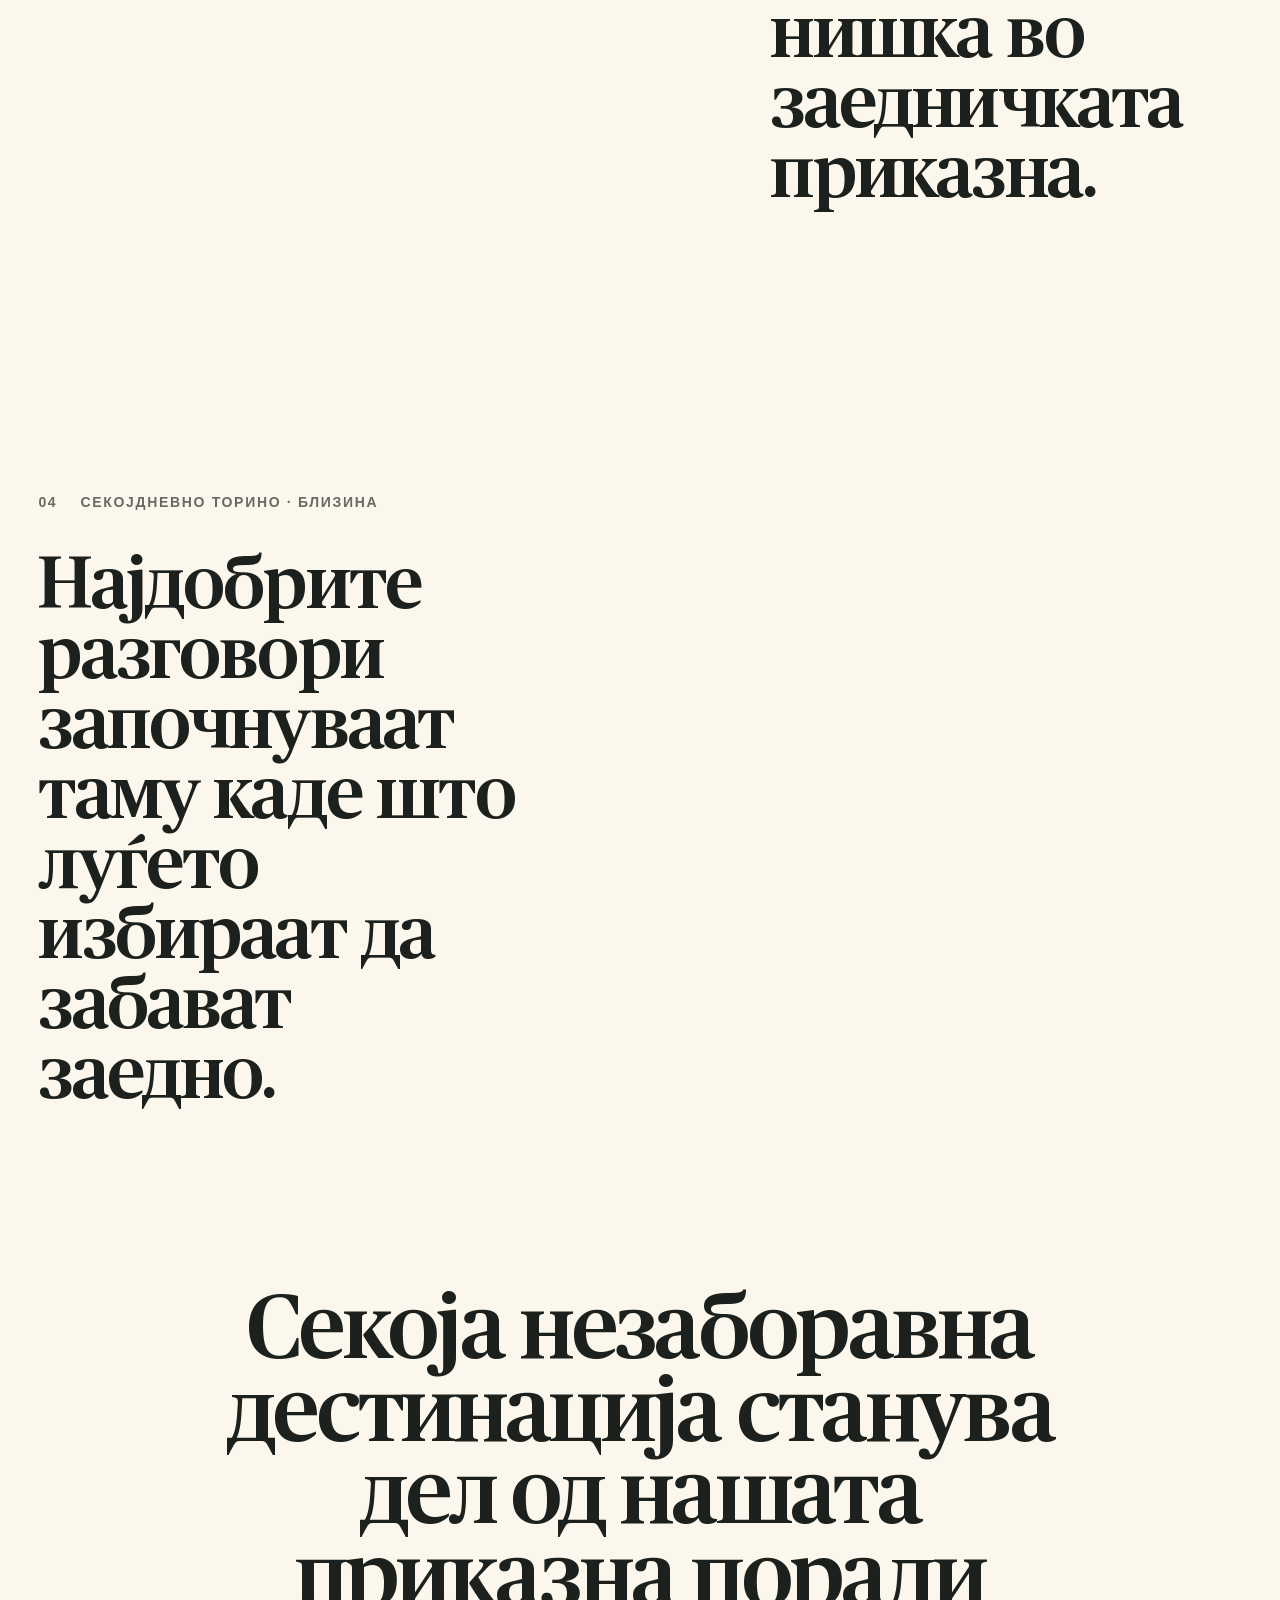
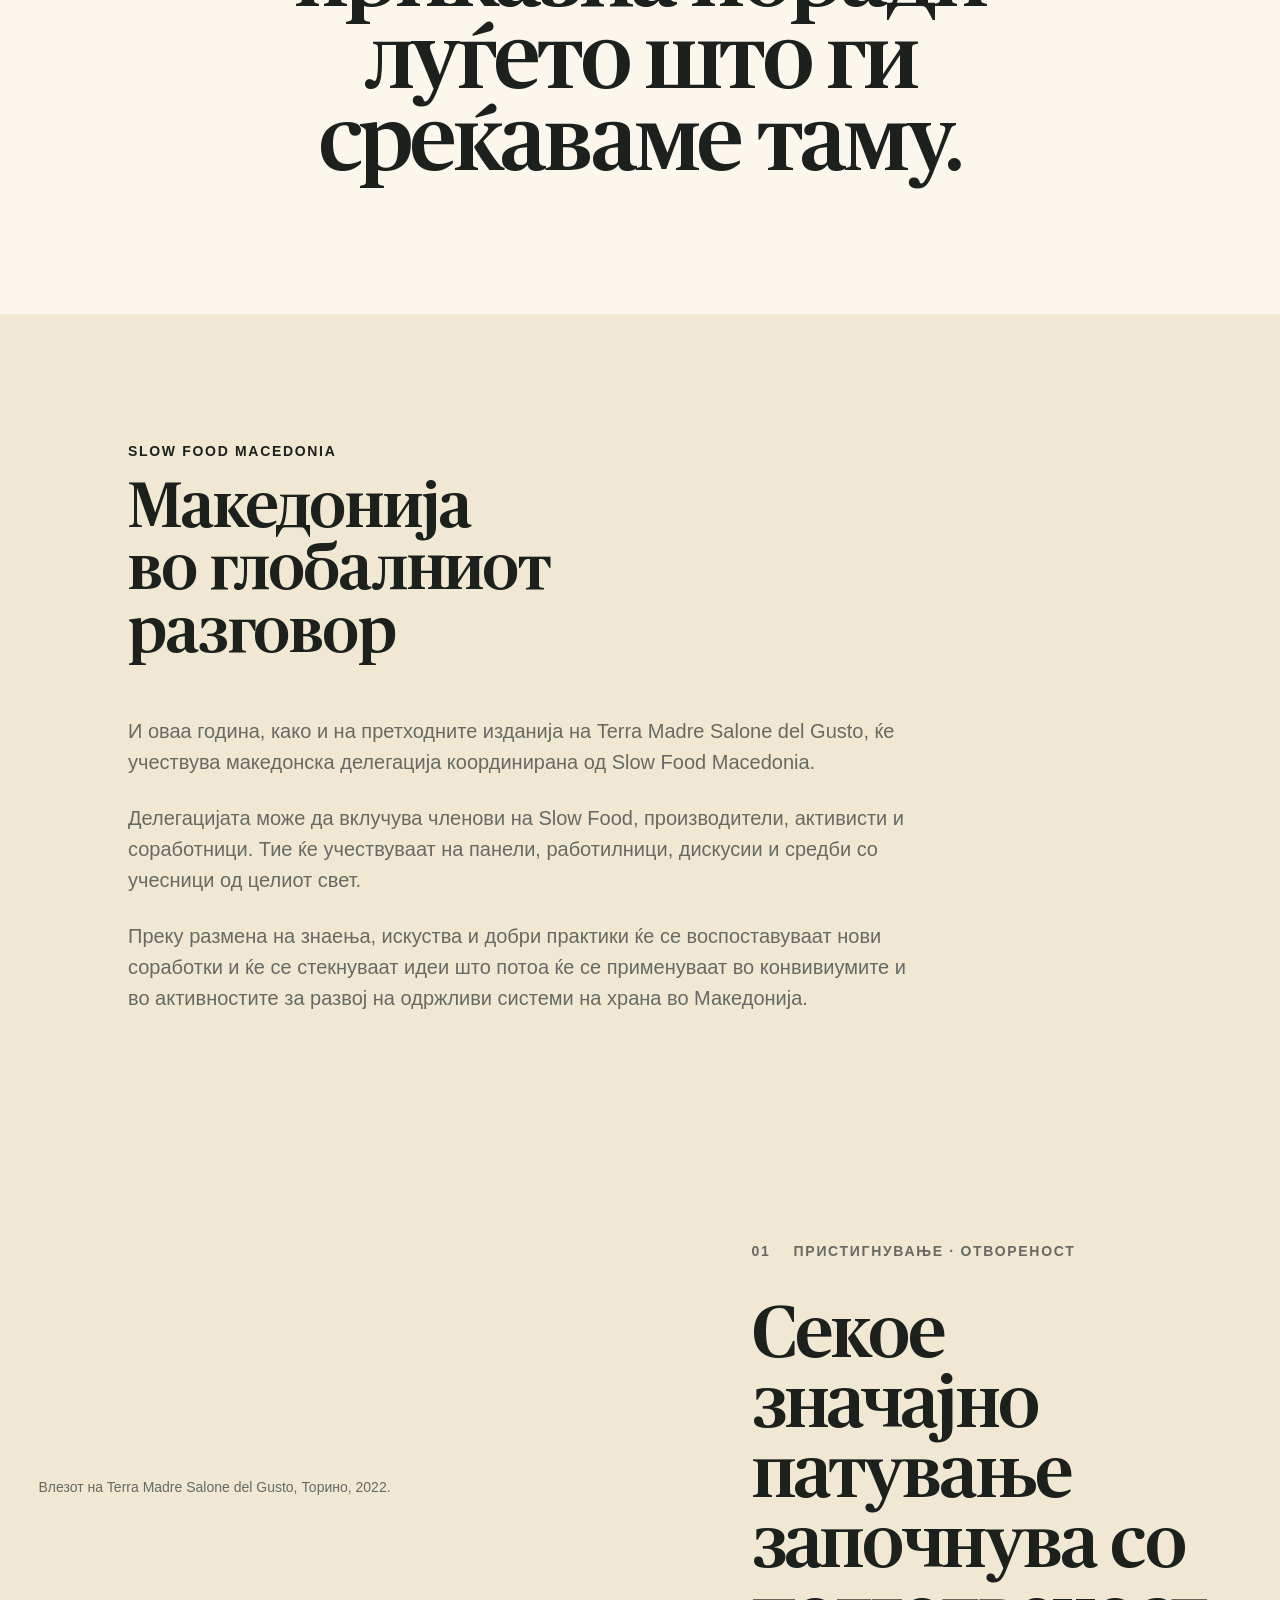
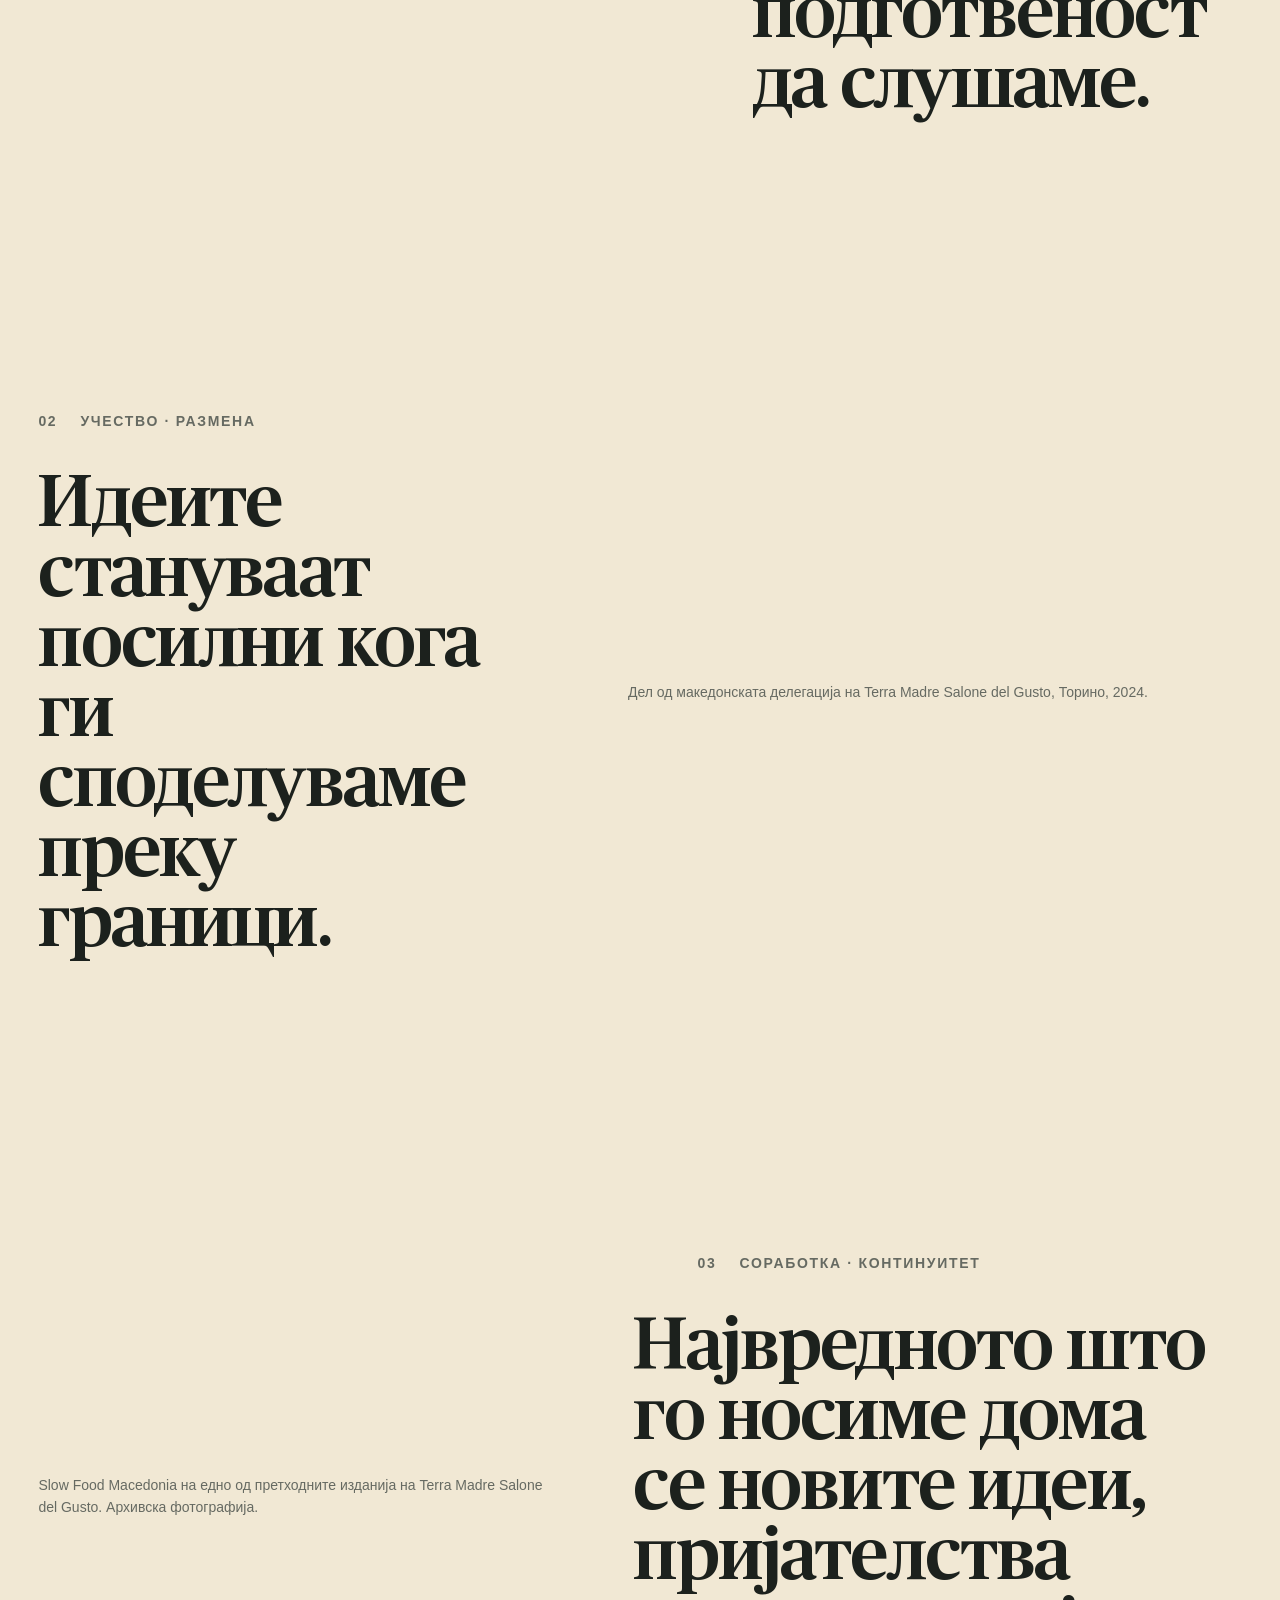
==== commit 56fb5045: "Add Terra Madre 2022 reportage" ====
--- a/index.html
+++ b/index.html
@@ -512,6 +512,7 @@
           <div class="site-shell macedonia-scene__copy">
             <p class="macedonia-scene__meta"><span>03</span> Соработка · Континуитет</p>
             <h3 id="macedonia-scene-03">Највредното што го носиме дома се новите идеи, пријателства и инспирација.</h3>
+            <a class="text-link macedonia-scene__reportage-link" href="pages/pet-dena-vo-torino-2022.html">Прочитај ја репортажата од Terra Madre 2022</a>
           </div>
         </article>
       </div>
@@ -523,7 +524,7 @@
 
     <section class="chapter travel journey" id="travel" aria-labelledby="travel-title">
       <div class="site-shell journey__inner">
-        <header class="journey__intro">
+        <header class="journey__intro" id="join-the-journey">
           <p class="eyebrow">ПРИКЛУЧИ СЕ НА ПАТУВАЊЕТО</p>
           <h2 id="travel-title">Патувај со македонската делегација</h2>
           <p>Со организираното патување од Битола можеш да патуваш заедно со македонската делегација до Terra Madre Salone del Gusto 2026 во Торино.</p>
--- a/assets/css/main.css
+++ b/assets/css/main.css
@@ -2528,3 +2528,339 @@
     text-decoration: underline;
   }
 }
+
+/* ==========================================================================
+   Editorial long read — Terra Madre 2022
+   ========================================================================== */
+
+.reportage-page {
+  background: var(--color-paper);
+}
+
+.reportage-hero {
+  display: grid;
+  height: clamp(45rem, 88svh, 58rem);
+  grid-template-columns: minmax(22rem, 0.78fr) minmax(28rem, 1.22fr);
+  color: var(--color-cream);
+  background: var(--color-forest-deep);
+}
+
+.reportage-hero__copy {
+  display: flex;
+  min-height: 0;
+  max-width: 43rem;
+  padding: calc(var(--header-height) + clamp(4rem, 8vw, 8rem)) clamp(2rem, 5vw, 6rem) clamp(4rem, 7vw, 7rem);
+  flex-direction: column;
+  justify-content: flex-end;
+}
+
+.reportage-hero__copy .eyebrow {
+  color: color-mix(in srgb, var(--color-cream) 76%, transparent);
+}
+
+.reportage-hero h1 {
+  max-width: 8ch;
+  margin-bottom: clamp(1.75rem, 3vw, 3rem);
+  font-size: clamp(4.3rem, 7.5vw, 7.4rem);
+}
+
+.reportage-hero__deck {
+  max-width: 25ch;
+  margin-bottom: clamp(2rem, 4vw, 3.5rem);
+  color: var(--color-cream);
+  font-family: var(--font-display);
+  font-size: clamp(1.7rem, 2.5vw, 2.7rem);
+  letter-spacing: -0.015em;
+  line-height: 1.08;
+}
+
+.reportage-hero__byline {
+  display: flex;
+  flex-wrap: wrap;
+  gap: 0.45rem 1.4rem;
+  color: color-mix(in srgb, var(--color-cream) 72%, transparent);
+  font-size: var(--text-meta);
+  font-weight: 600;
+  letter-spacing: 0.08em;
+  text-transform: uppercase;
+}
+
+.reportage-hero__byline span:first-child {
+  color: var(--color-cream);
+}
+
+.reportage-hero__image {
+  display: grid;
+  min-width: 0;
+  min-height: 0;
+  margin: 0;
+  overflow: hidden;
+  background: #0a241d;
+  grid-template-rows: minmax(0, 1fr) auto;
+}
+
+.reportage-hero__image img {
+  width: 100%;
+  height: 100%;
+  min-height: 0;
+  object-fit: contain;
+  object-position: center bottom;
+}
+
+.reportage-intro,
+.reportage-prose {
+  width: min(calc(100% - 2rem), 44rem);
+  margin-inline: auto;
+}
+
+.reportage-intro {
+  padding-block: clamp(6rem, 11vw, 11rem);
+}
+
+.reportage-intro p {
+  max-width: 68ch;
+  margin: 0;
+  font-size: clamp(1.35rem, 2vw, 1.7rem);
+  line-height: 1.58;
+}
+
+.reportage-chapter {
+  padding-block: clamp(5.5rem, 10vw, 10rem);
+}
+
+.reportage-chapter--cream {
+  background: var(--color-cream);
+}
+
+.reportage-chapter__number {
+  margin-bottom: 1.25rem;
+  color: var(--color-earth);
+  font-size: var(--text-meta);
+  font-weight: 700;
+  letter-spacing: 0.15em;
+}
+
+.reportage-prose h2 {
+  max-width: 13ch;
+  margin-bottom: clamp(3rem, 6vw, 5.5rem);
+  font-size: clamp(3.2rem, 6vw, 5.8rem);
+  line-height: 0.94;
+}
+
+.reportage-prose p:not(.reportage-chapter__number) {
+  max-width: 70ch;
+}
+
+.reportage-prose p:last-child {
+  margin-bottom: 0;
+}
+
+.reportage-figure {
+  margin: 0;
+}
+
+.reportage-figure img {
+  width: 100%;
+  height: auto;
+}
+
+.reportage-figure--wide {
+  width: min(calc(100% - 2rem), 76rem);
+  margin: clamp(4.5rem, 8vw, 8rem) auto 0;
+}
+
+.reportage-figure--full {
+  width: min(calc(100% - 2rem), 44rem);
+  margin: clamp(4.5rem, 8vw, 8rem) auto;
+}
+
+.reportage-figure--full img {
+  max-height: 54rem;
+  object-fit: contain;
+  object-position: center;
+}
+
+.reportage-pair {
+  display: grid;
+  width: min(calc(100% - 2rem), 72rem);
+  margin: clamp(4.5rem, 8vw, 8rem) auto 0;
+  grid-template-columns: repeat(2, minmax(0, 1fr));
+  gap: clamp(1.25rem, 3vw, 3rem);
+  align-items: start;
+}
+
+.reportage-pair--landscape {
+  width: min(calc(100% - 2rem), 80rem);
+  align-items: center;
+}
+
+.reportage-pullquote,
+.reportage-final-quote {
+  width: min(calc(100% - 2rem), 65rem);
+  margin: clamp(5rem, 10vw, 10rem) auto;
+  text-align: center;
+}
+
+.reportage-pullquote p,
+.reportage-final-quote p {
+  max-width: none;
+  margin: 0;
+  font-family: var(--font-display);
+  font-size: clamp(2.8rem, 5.5vw, 5.6rem);
+  font-weight: 500;
+  letter-spacing: -0.02em;
+  line-height: 0.98;
+  text-wrap: balance;
+}
+
+.reportage-final-quote {
+  width: min(calc(100% - 2rem), 72rem);
+  margin-top: clamp(6rem, 12vw, 12rem);
+}
+
+.reportage-final-quote p {
+  font-size: clamp(3.3rem, 7vw, 7rem);
+}
+
+.reportage-signature {
+  margin: clamp(2rem, 4vw, 3.5rem) auto 0;
+  color: var(--color-muted);
+  font-family: var(--font-quote);
+  font-size: var(--text-small);
+  font-style: italic;
+  text-align: center;
+}
+
+.reportage-transition {
+  padding-block: clamp(7rem, 12vw, 12rem);
+  color: var(--color-cream);
+  background: var(--color-forest);
+  text-align: center;
+}
+
+.reportage-transition__inner {
+  display: flex;
+  flex-direction: column;
+  align-items: center;
+}
+
+.reportage-transition .eyebrow {
+  color: color-mix(in srgb, var(--color-cream) 72%, transparent);
+}
+
+.reportage-transition h2 {
+  max-width: 15ch;
+  margin-inline: auto;
+}
+
+.reportage-transition p:not(.eyebrow) {
+  margin-bottom: 2rem;
+  color: color-mix(in srgb, var(--color-cream) 78%, transparent);
+}
+
+.macedonia-scene__reportage-link {
+  margin-top: 1.25rem;
+}
+
+#join-the-journey {
+  scroll-margin-top: calc(var(--header-height) + 1rem);
+}
+
+@media (max-width: 61.99rem) {
+  .reportage-hero {
+    height: auto;
+    grid-template-columns: 1fr;
+  }
+
+  .reportage-hero__copy {
+    max-width: 46rem;
+    padding-top: calc(var(--header-height) + 5rem);
+    padding-bottom: 5rem;
+  }
+
+  .reportage-hero__image {
+    grid-template-rows: auto auto;
+  }
+
+  .reportage-hero__image img {
+    width: min(100%, 48rem);
+    height: auto;
+    max-height: 54rem;
+    margin-inline: auto;
+  }
+}
+
+@media (max-width: 47.99rem) {
+  .reportage-hero__copy {
+    padding-right: 1rem;
+    padding-left: 1rem;
+  }
+
+  .reportage-hero h1 {
+    font-size: clamp(4rem, 19vw, 5.4rem);
+  }
+
+  .reportage-hero__byline {
+    flex-direction: column;
+  }
+
+  .reportage-intro,
+  .reportage-prose {
+    width: min(calc(100% - 2rem), 44rem);
+  }
+
+  .reportage-intro {
+    padding-block: 5.5rem;
+  }
+
+  .reportage-chapter {
+    padding-block: 5.5rem;
+  }
+
+  .reportage-prose h2 {
+    margin-bottom: 3rem;
+    font-size: clamp(3rem, 14vw, 4.25rem);
+  }
+
+  .reportage-pair {
+    grid-template-columns: 1fr;
+    gap: 3.5rem;
+  }
+
+  .reportage-pair .reportage-figure {
+    width: 100%;
+  }
+
+  .reportage-pullquote,
+  .reportage-final-quote {
+    margin-block: 5rem;
+  }
+
+  .reportage-pullquote p {
+    font-size: clamp(2.6rem, 11vw, 3.8rem);
+  }
+
+  .reportage-final-quote p {
+    font-size: clamp(3.1rem, 13vw, 4.5rem);
+  }
+}
+
+@media print {
+  .reportage-hero {
+    min-height: 0;
+    color: #000;
+    background: #fff;
+    grid-template-columns: 1fr;
+  }
+
+  .reportage-hero__copy,
+  .reportage-intro,
+  .reportage-chapter,
+  .reportage-transition {
+    padding-block: 2rem;
+  }
+
+  .reportage-hero__image {
+    display: none;
+  }
+}
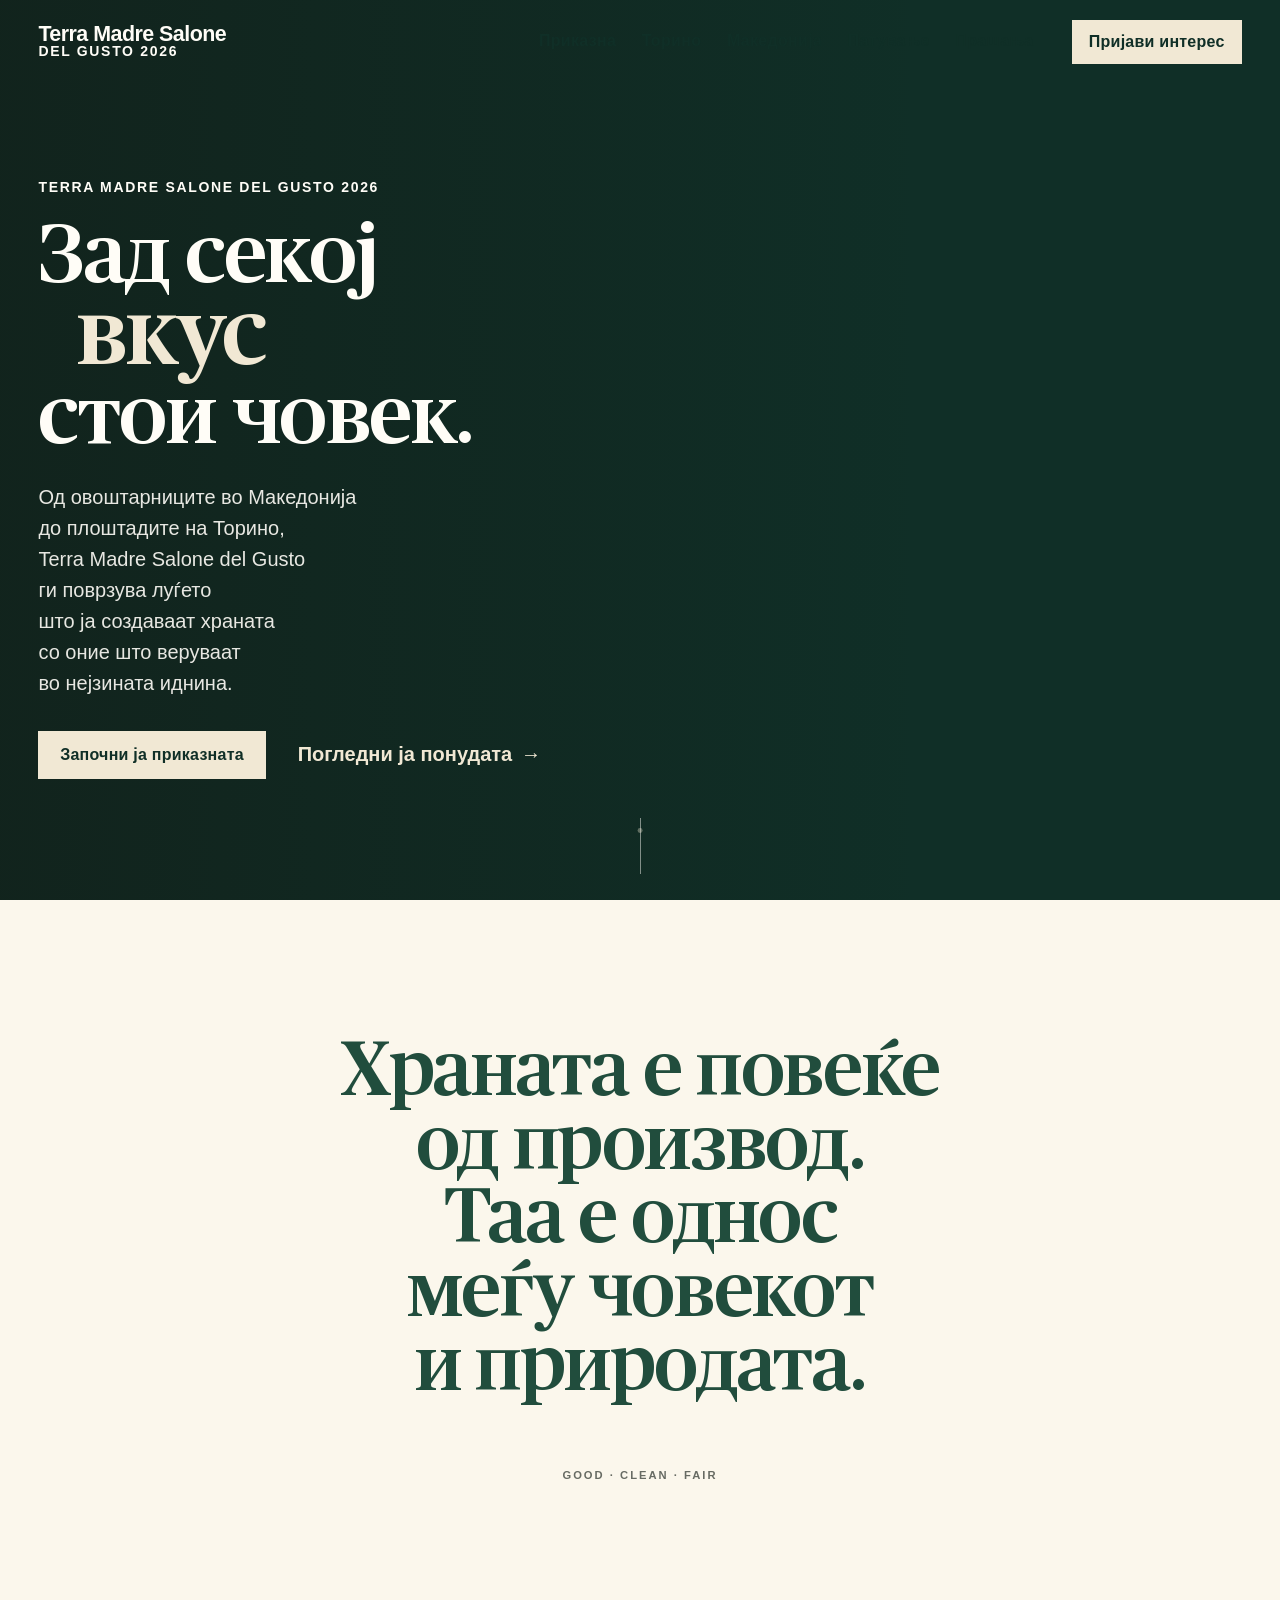
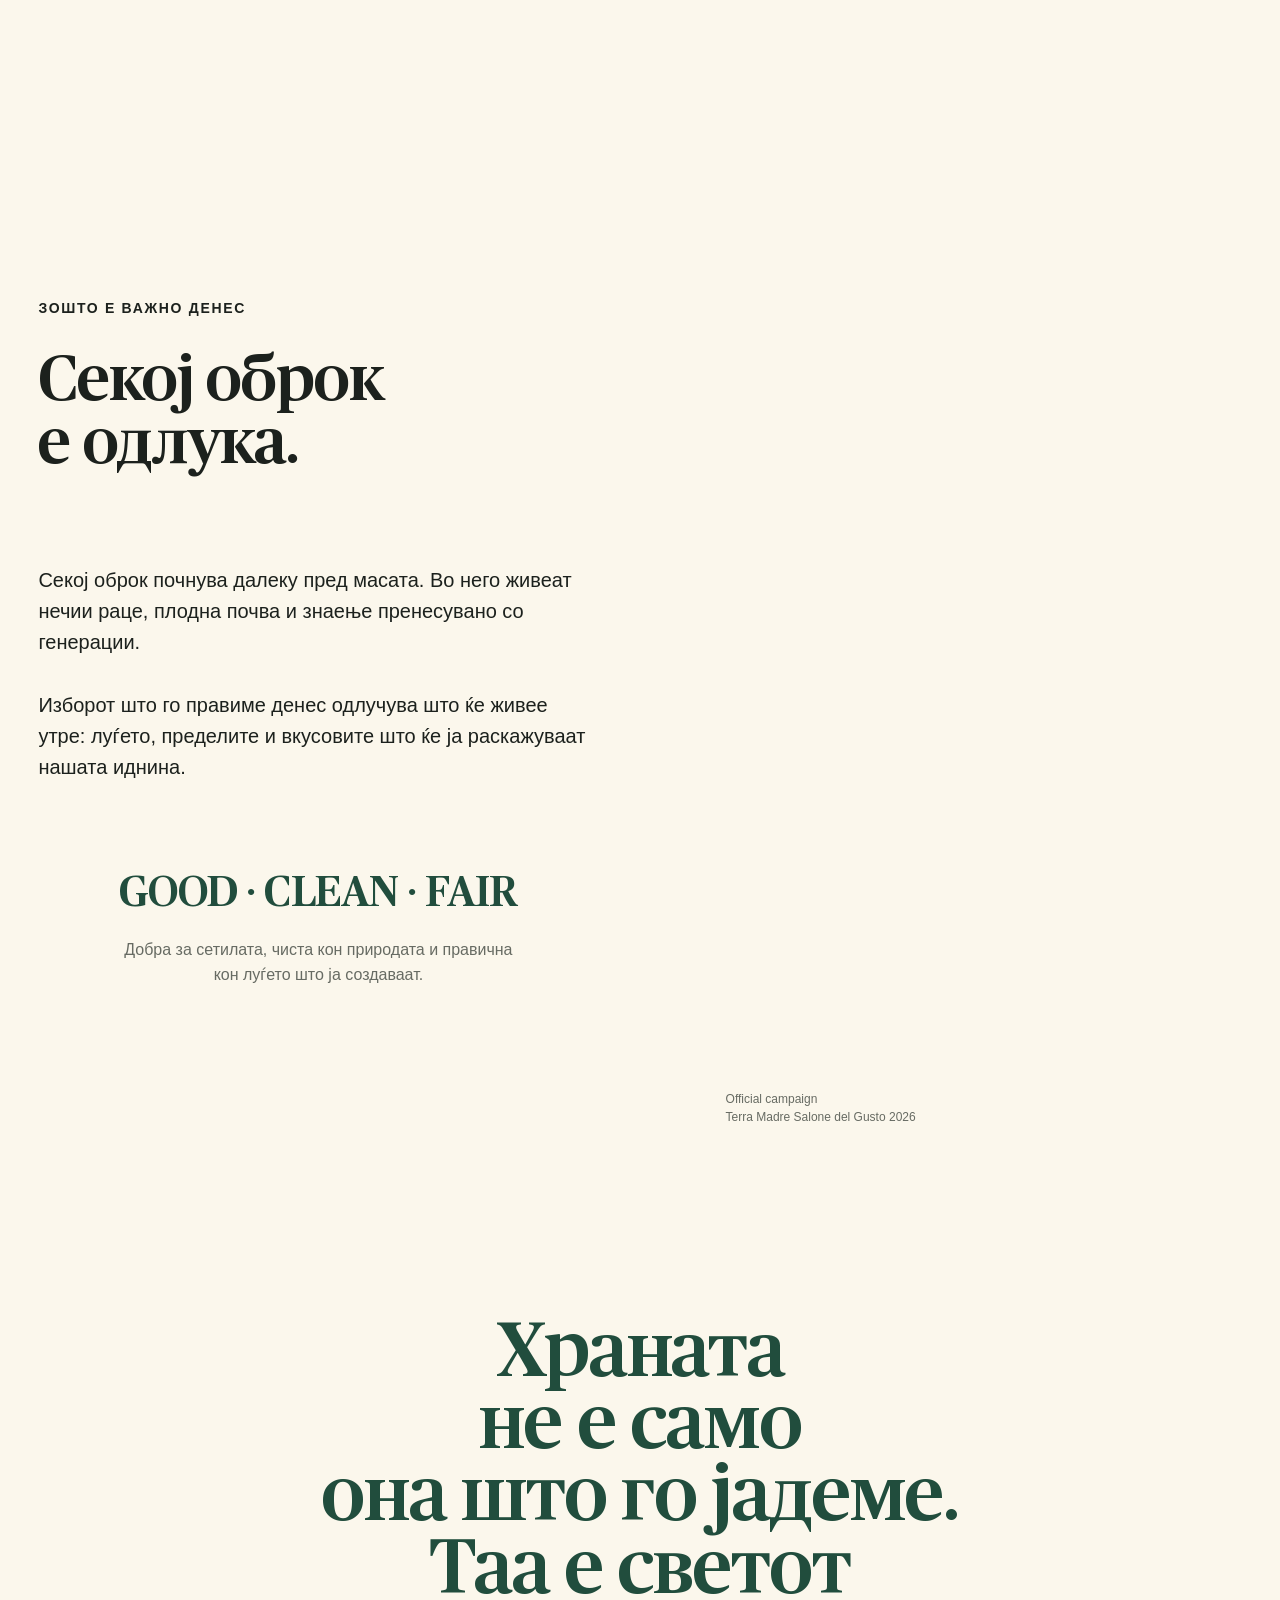
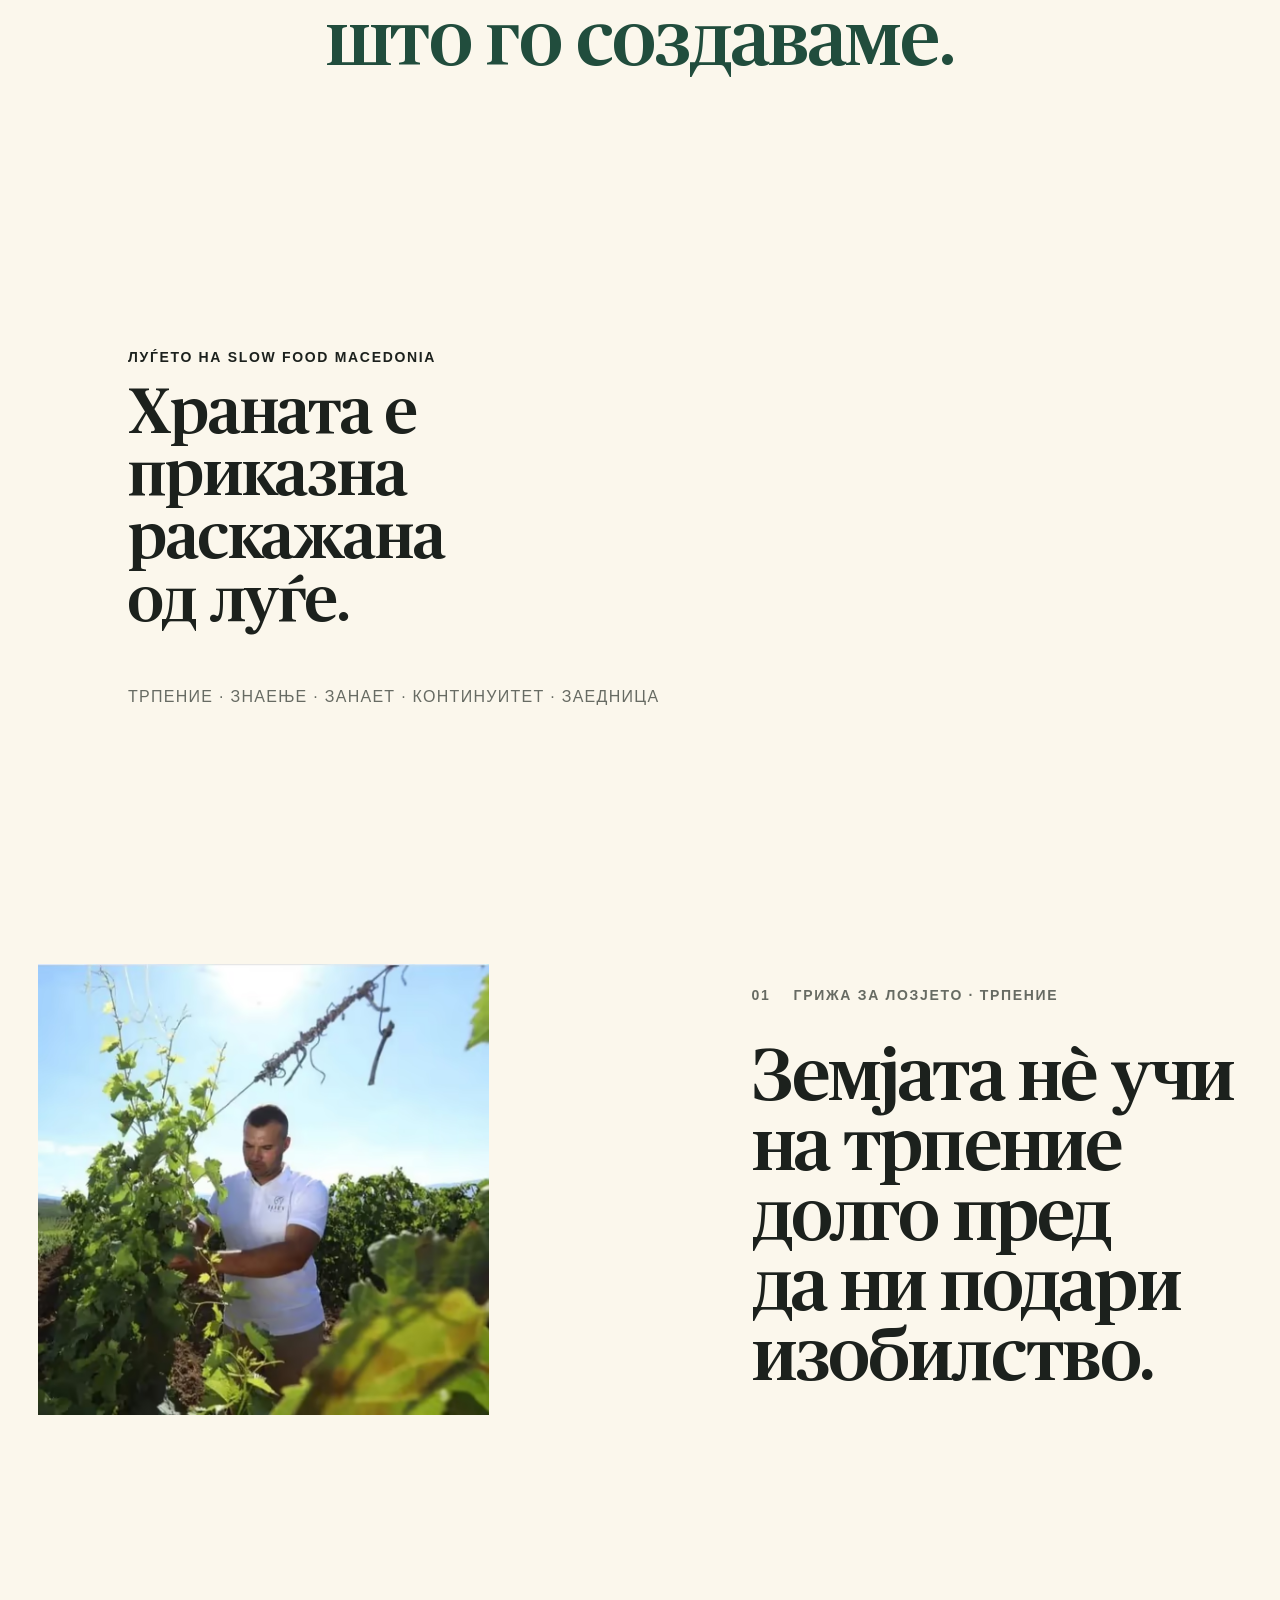
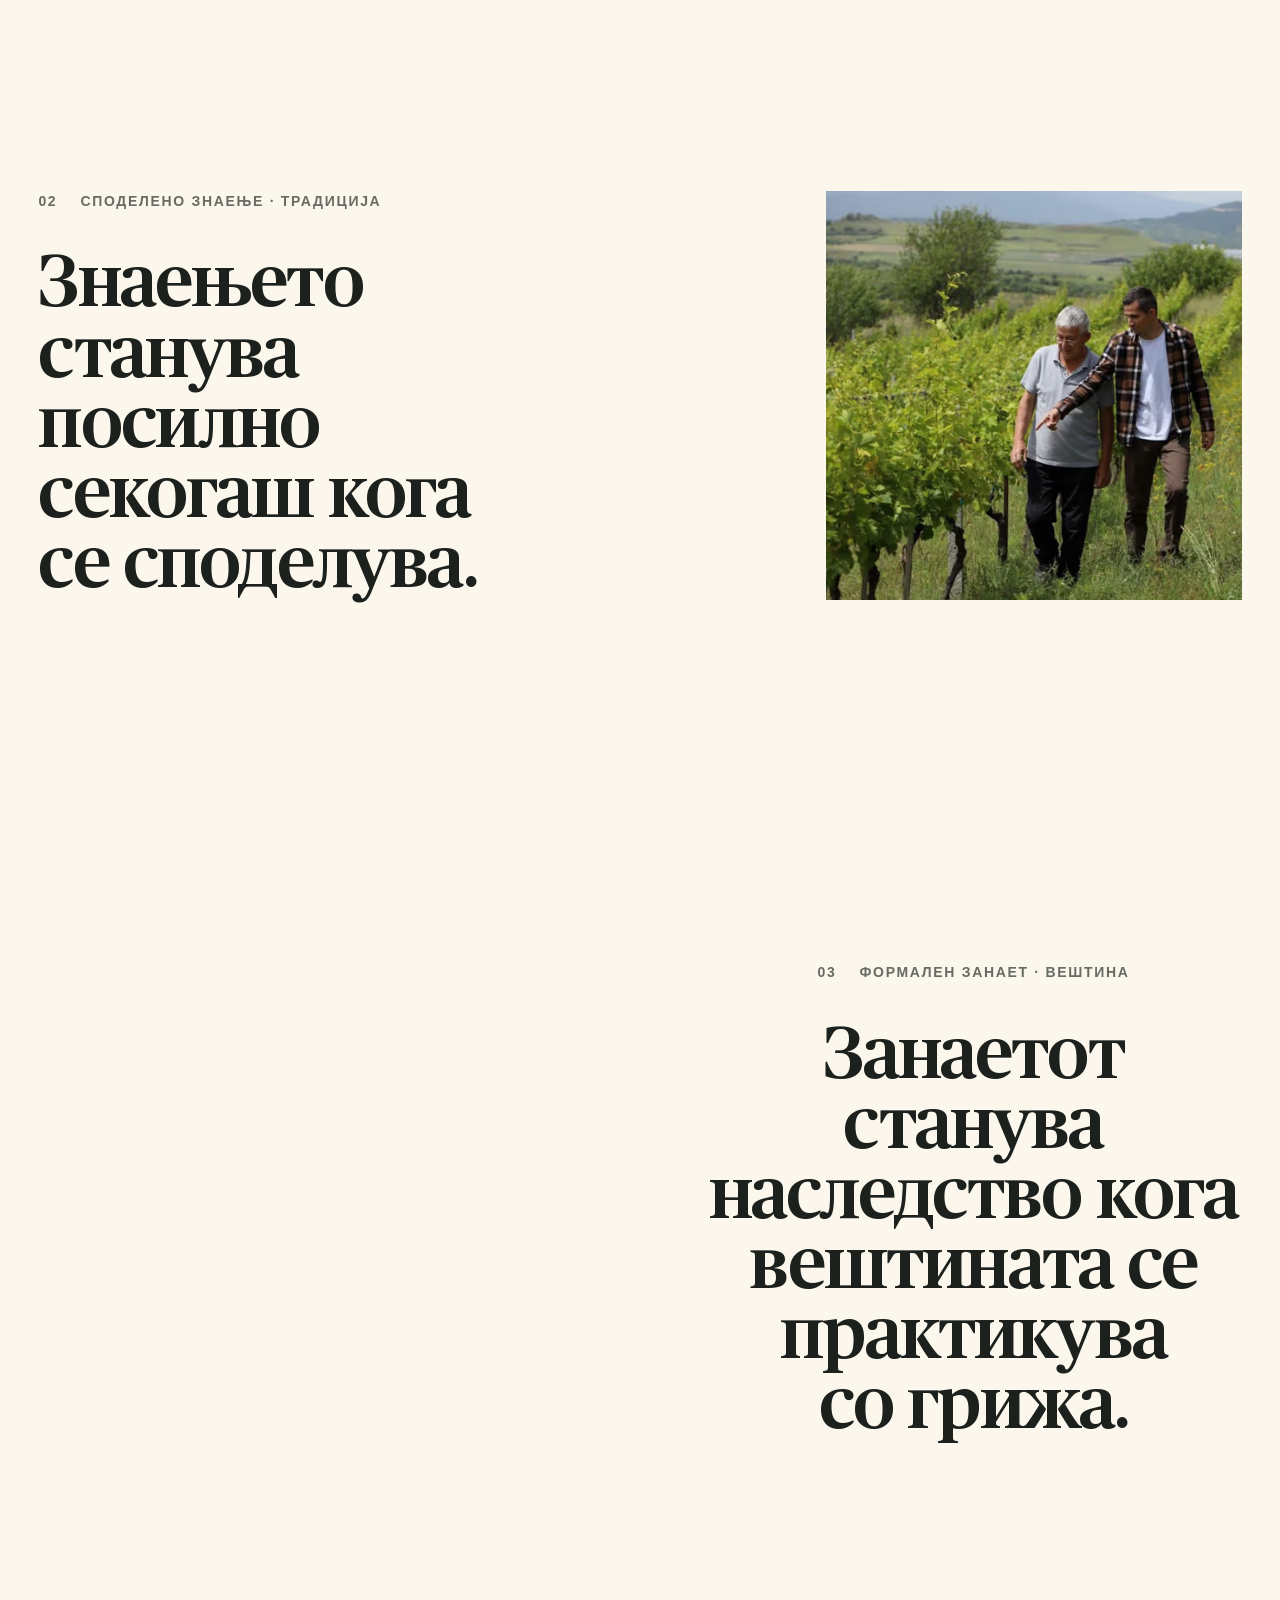
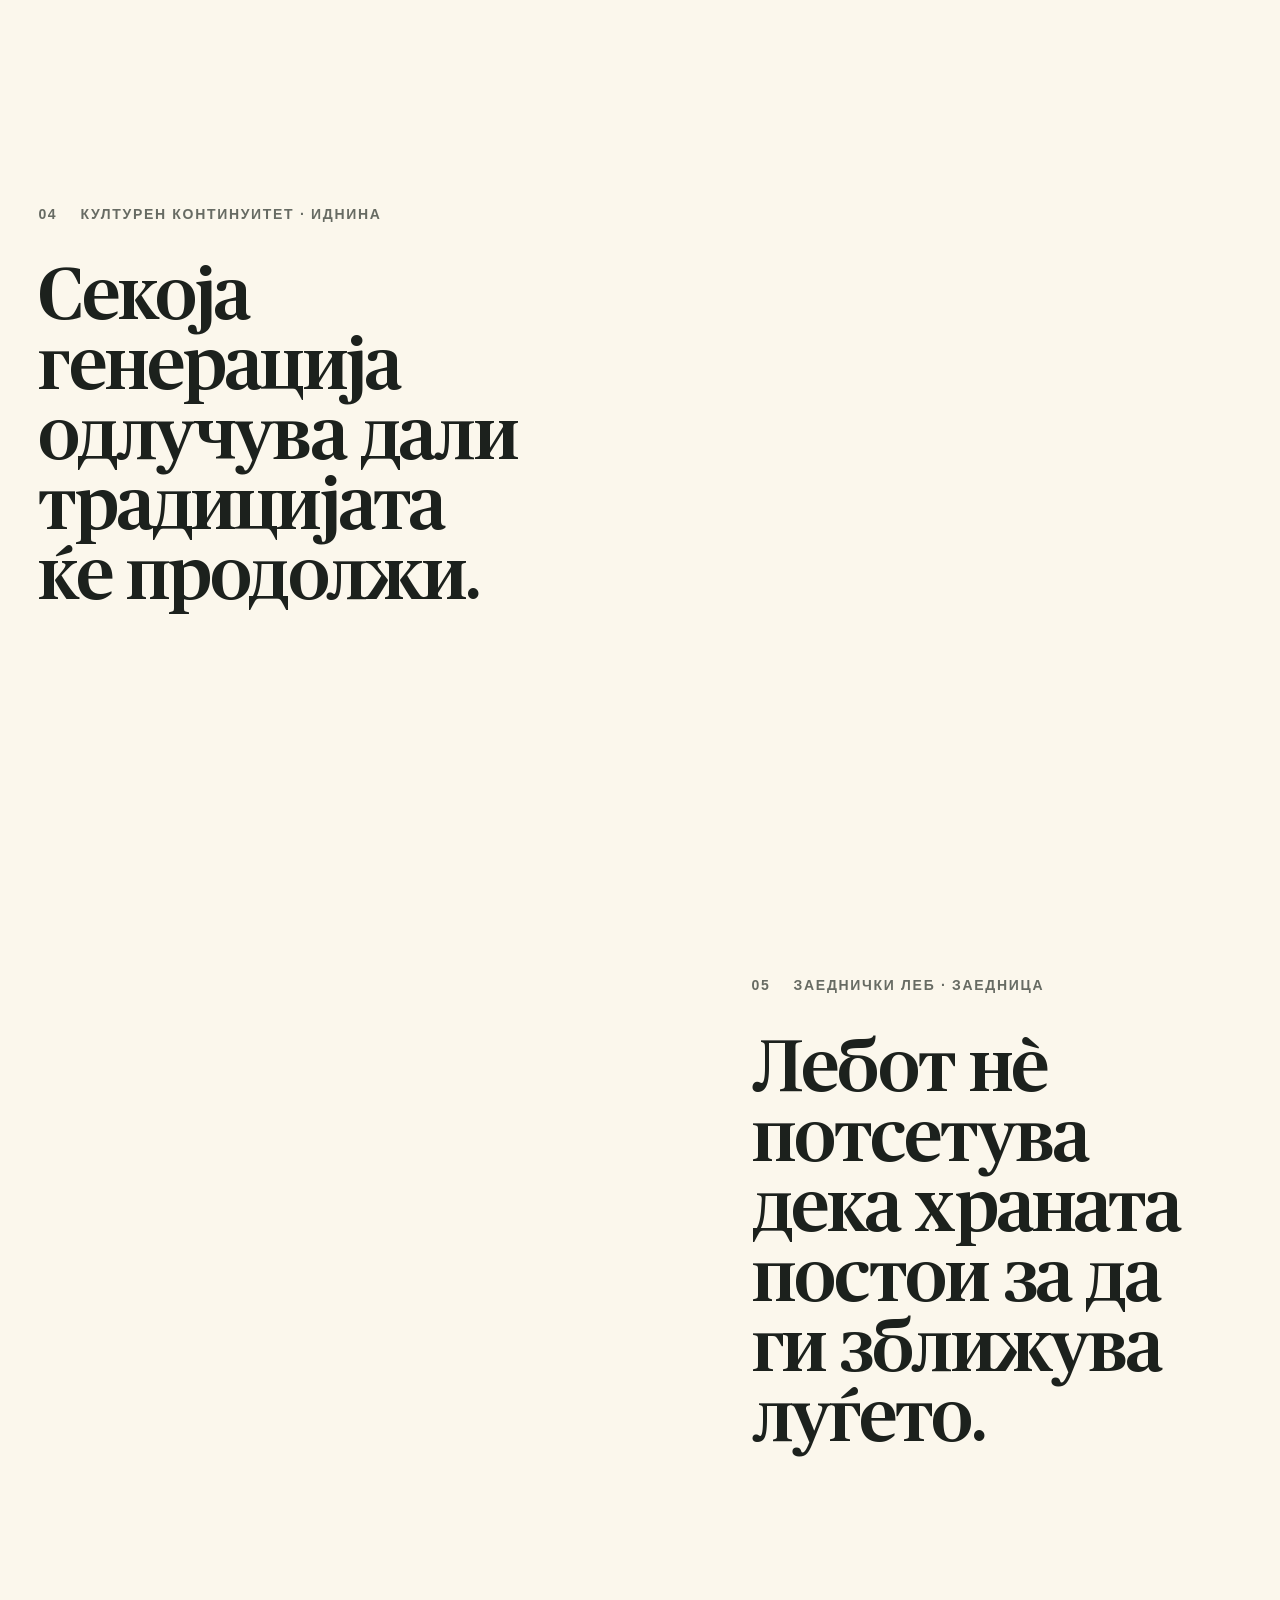
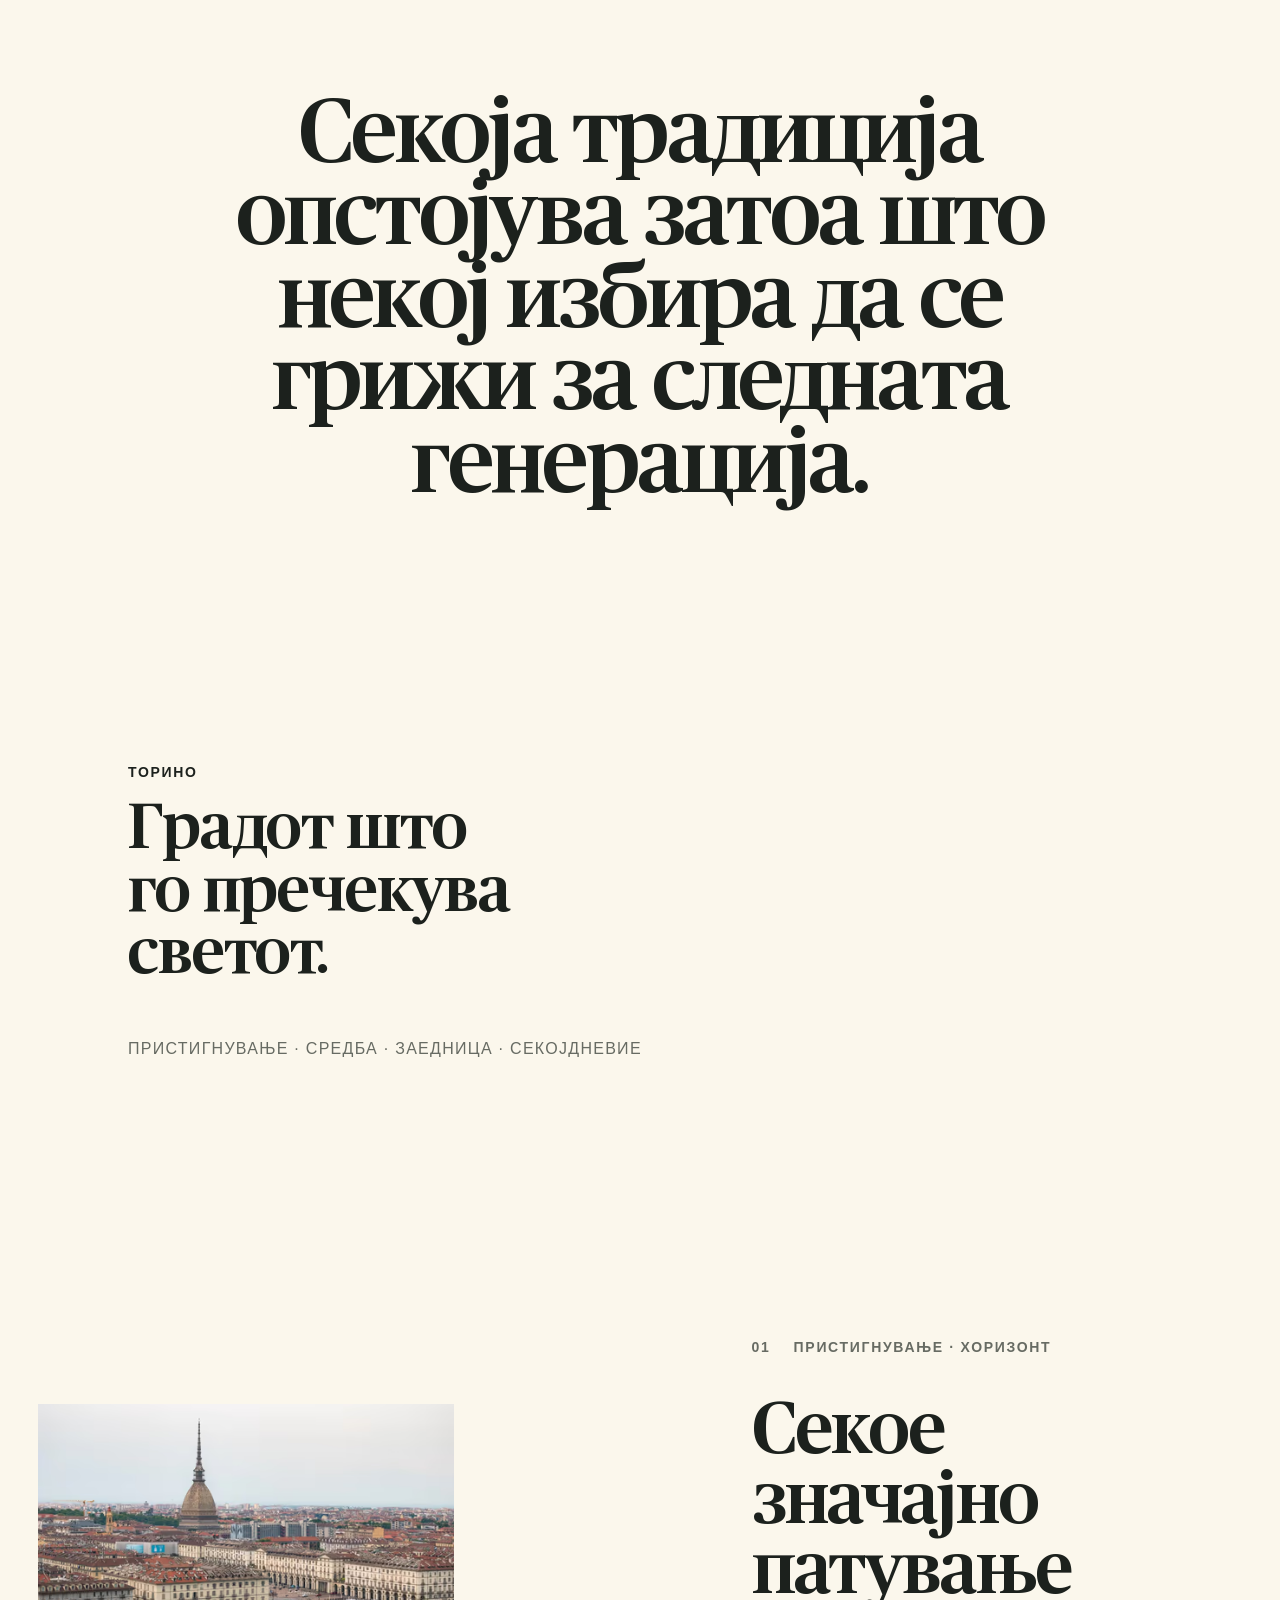
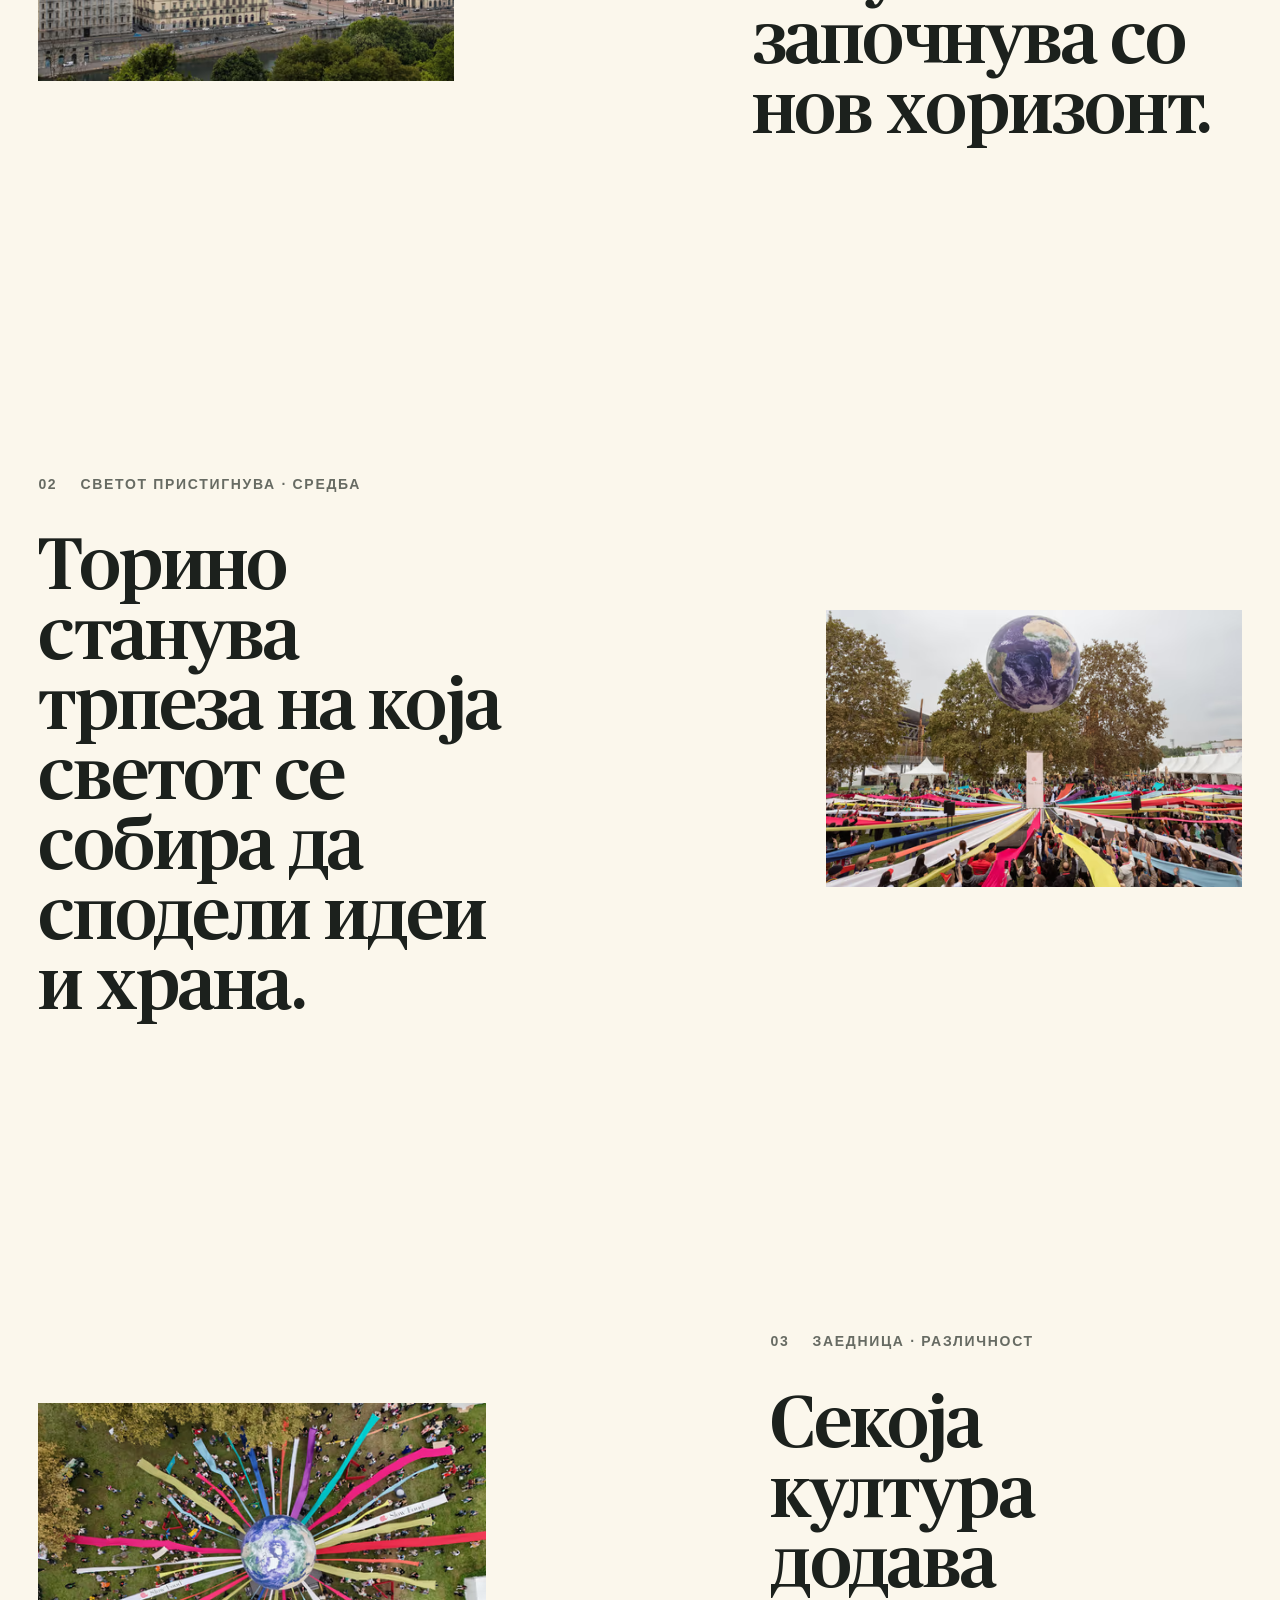
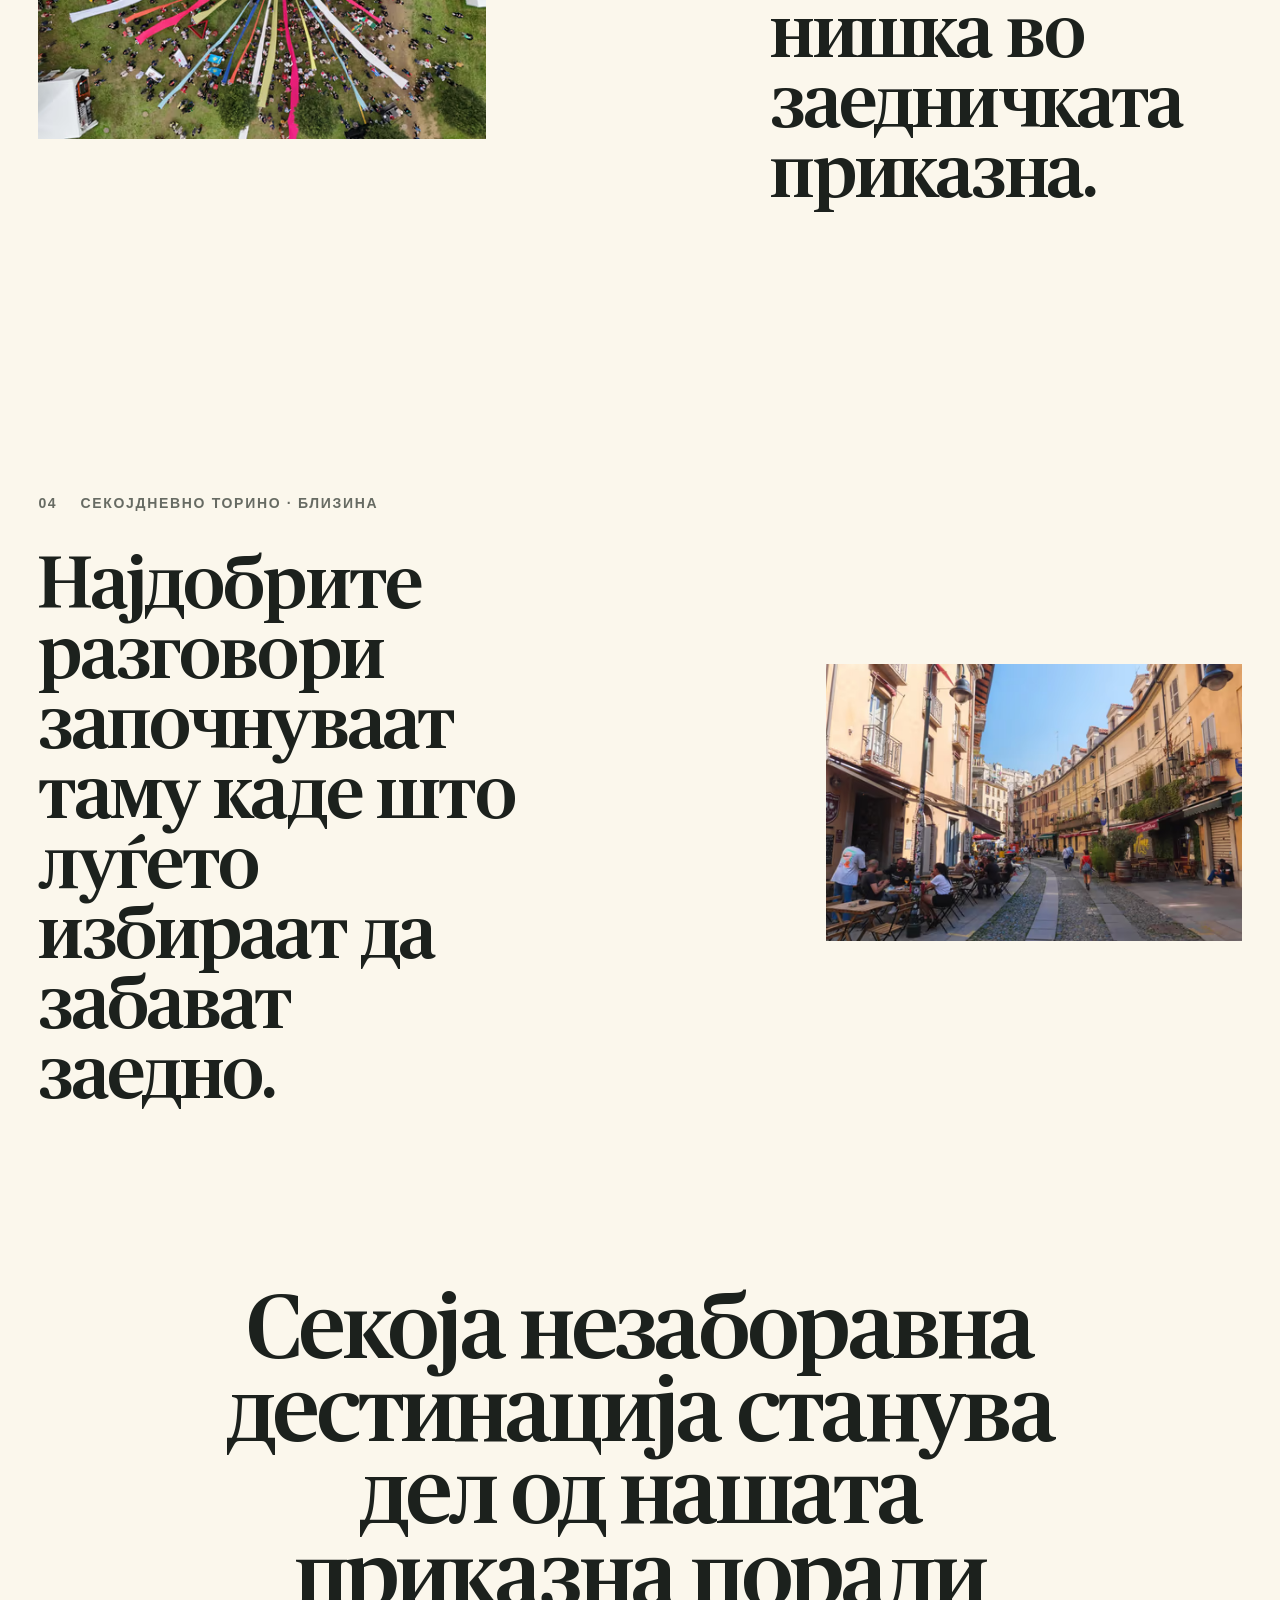
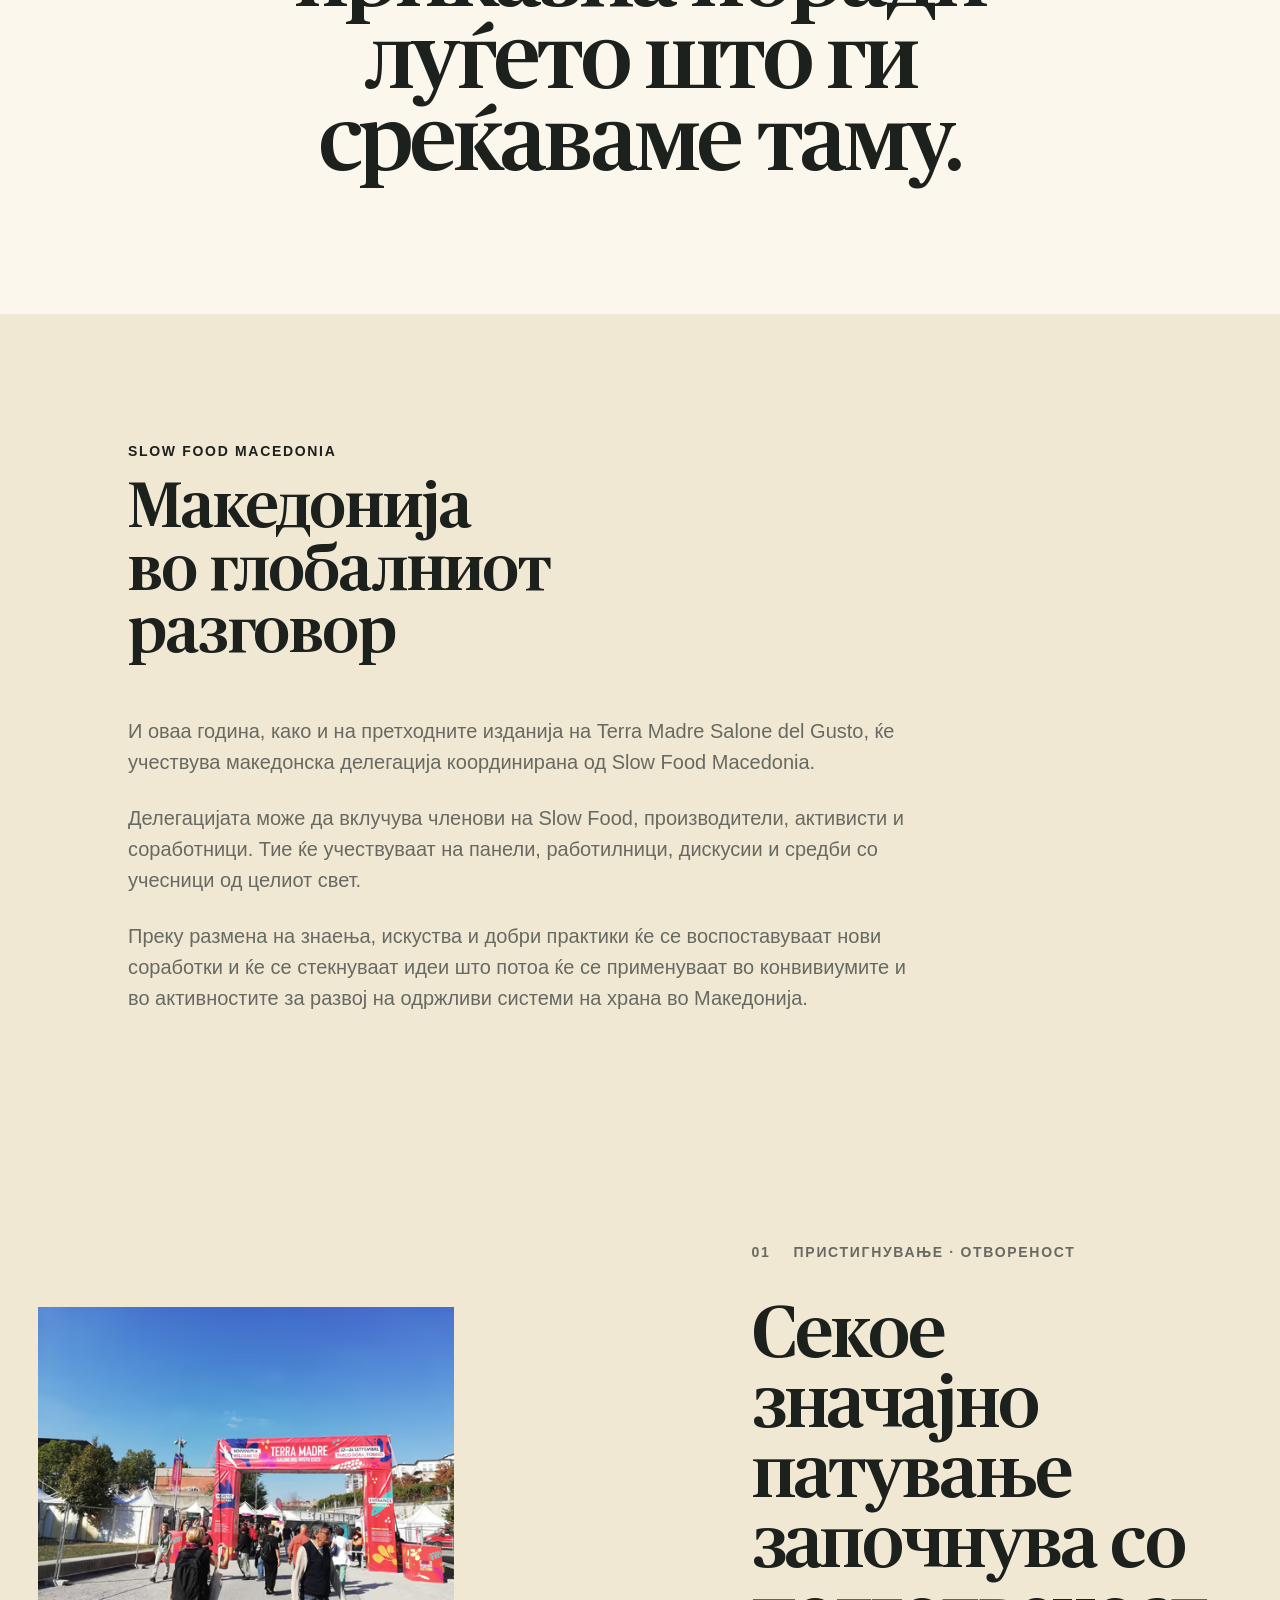
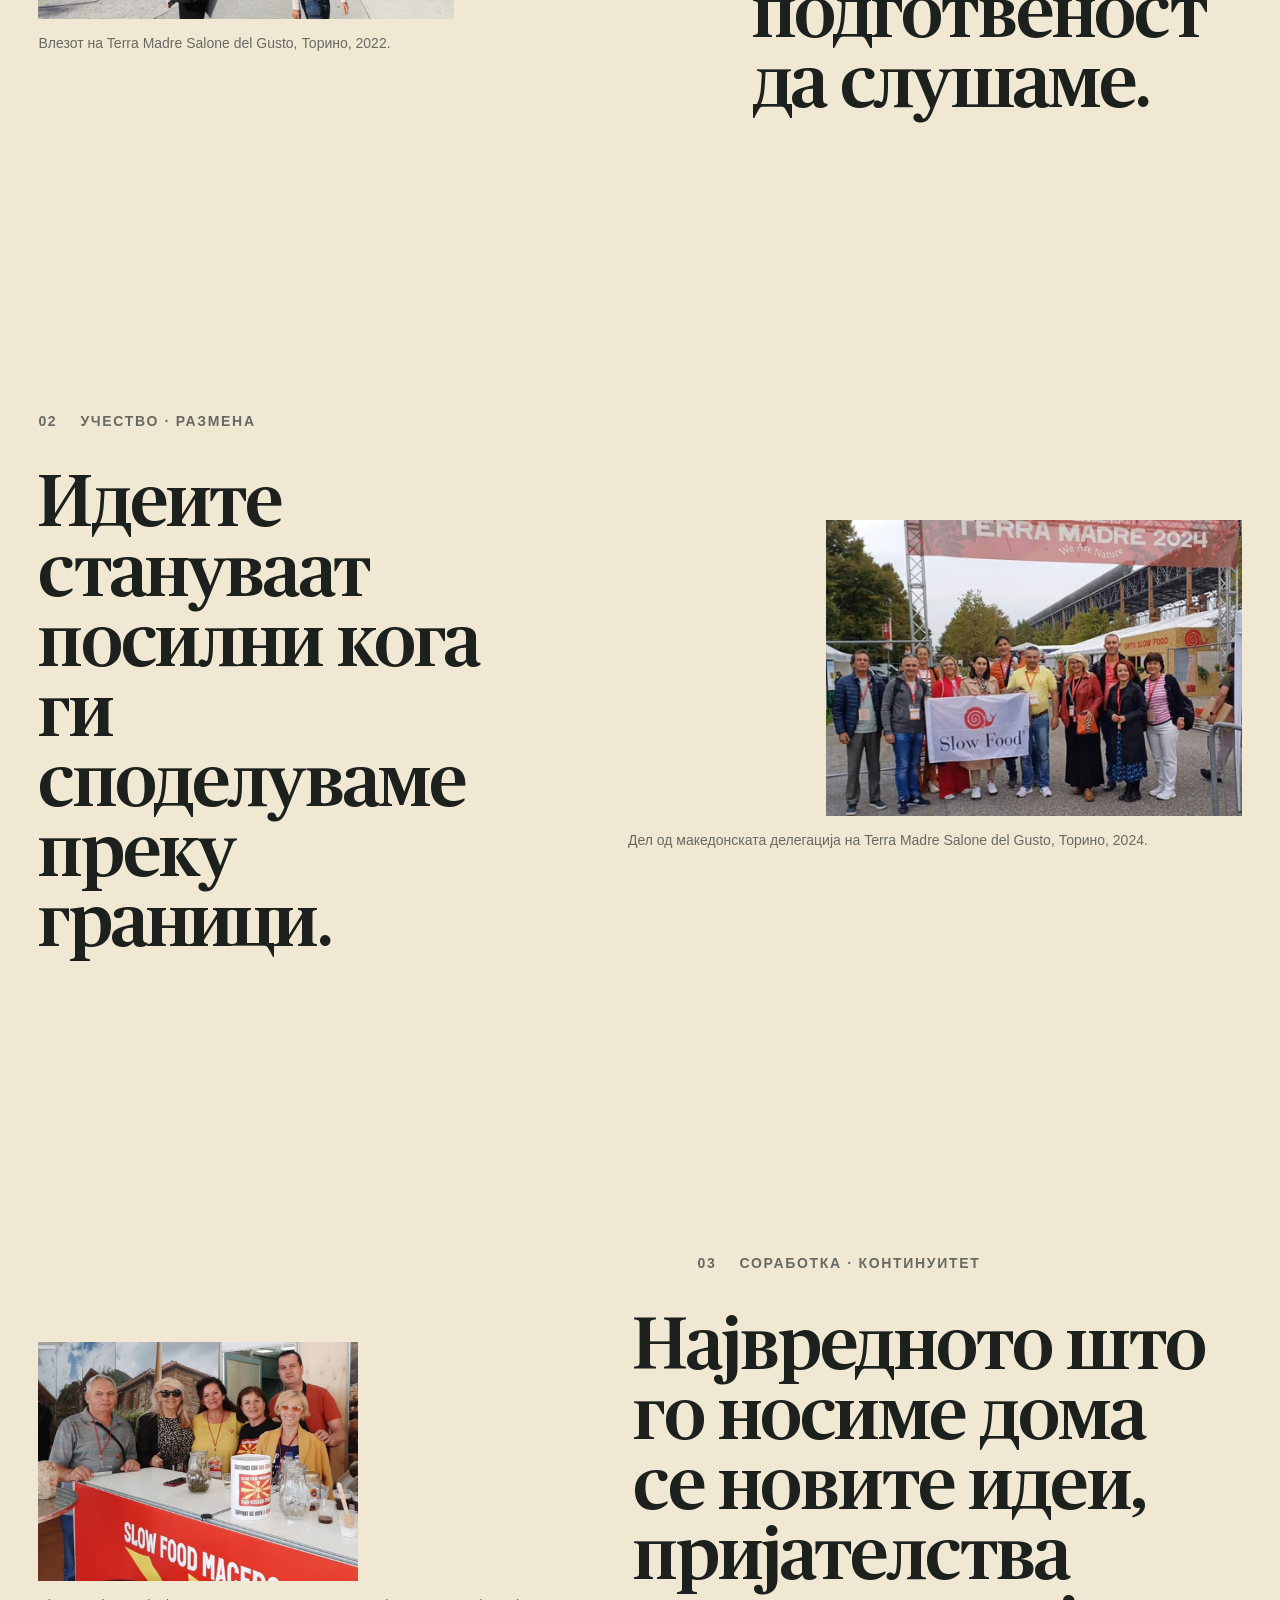
==== commit e60ecda6: "Add Terra Madre 2022 reportage teaser" ====
--- a/index.html
+++ b/index.html
@@ -520,6 +520,30 @@
       <footer class="site-shell macedonia-catalogue__closing">
         <p>Секој разговор на Terra Madre е можност новото знаење да стане промена дома.</p>
       </footer>
+    </section>
+
+    <section class="reportage-teaser" aria-labelledby="reportage-teaser-title">
+      <div class="site-shell reportage-teaser__inner">
+        <div class="reportage-teaser__copy">
+          <p class="eyebrow">РЕПОРТАЖА · ТЕРА МАДРЕ 2022</p>
+          <h2 id="reportage-teaser-title">
+            <span>Едно искуство.</span>
+            <span>Илјада спомени.</span>
+          </h2>
+          <p>Пред да тргнете кон Торино во 2026, прочитајте ја личната репортажа на Вања Тодоровска од Terra Madre Salone del Gusto 2022 – приказна за луѓето, вкусовите, градот и миговите што остануваат долго по завршувањето на патувањето.</p>
+          <a class="text-link" href="pages/pet-dena-vo-torino-2022.html">Прочитај ја репортажата</a>
+        </div>
+
+        <figure class="reportage-teaser__image">
+          <img
+            src="assets/images/editorial/reportage-2022/reportaza-vanja-35.jpg"
+            width="1200"
+            height="1600"
+            alt="Посетителка стои пред високите индустриски столбови на просторот на Terra Madre во Торино."
+            loading="lazy"
+            decoding="async">
+        </figure>
+      </div>
     </section>
 
     <section class="chapter travel journey" id="travel" aria-labelledby="travel-title">
--- a/assets/css/main.css
+++ b/assets/css/main.css
@@ -2530,6 +2530,94 @@
 }
 
 /* ==========================================================================
+   Editorial reportage teaser
+   ========================================================================== */
+
+.reportage-teaser {
+  padding-block: clamp(6rem, 10vw, 10rem);
+  background: var(--color-cream);
+}
+
+.reportage-teaser__inner {
+  display: grid;
+  grid-template-columns: repeat(2, minmax(0, 1fr));
+  gap: clamp(3rem, 8vw, 8rem);
+  align-items: center;
+}
+
+.reportage-teaser__copy {
+  max-width: 35rem;
+}
+
+.reportage-teaser__copy h2 {
+  max-width: none;
+  margin-bottom: clamp(2rem, 4vw, 3.5rem);
+  font-size: clamp(3.5rem, 5.4vw, 5.5rem);
+  line-height: 0.94;
+}
+
+.reportage-teaser__copy h2 span {
+  display: block;
+  white-space: nowrap;
+}
+
+.reportage-teaser__copy > p:not(.eyebrow) {
+  max-width: 58ch;
+  margin-bottom: 1.75rem;
+}
+
+.reportage-teaser__image {
+  margin: 0;
+}
+
+.reportage-teaser__image img {
+  width: 100%;
+  height: auto;
+  max-height: 50rem;
+  object-fit: contain;
+  object-position: center;
+}
+
+@media (max-width: 61.99rem) {
+  .reportage-teaser__inner {
+    grid-template-columns: 1fr;
+    gap: clamp(3.5rem, 7vw, 5rem);
+  }
+
+  .reportage-teaser__copy {
+    max-width: 46rem;
+  }
+
+  .reportage-teaser__image {
+    width: min(100%, 40rem);
+    justify-self: end;
+  }
+}
+
+@media (max-width: 47.99rem) {
+  .reportage-teaser {
+    padding-block: 5.5rem;
+  }
+
+  .reportage-teaser__inner {
+    grid-template-columns: 1fr;
+    gap: 3.5rem;
+  }
+
+  .reportage-teaser__copy {
+    max-width: none;
+  }
+
+  .reportage-teaser__copy h2 {
+    font-size: clamp(3.2rem, 14vw, 4.5rem);
+  }
+
+  .reportage-teaser__image img {
+    max-height: none;
+  }
+}
+
+/* ==========================================================================
    Editorial long read — Terra Madre 2022
    ========================================================================== */
 
